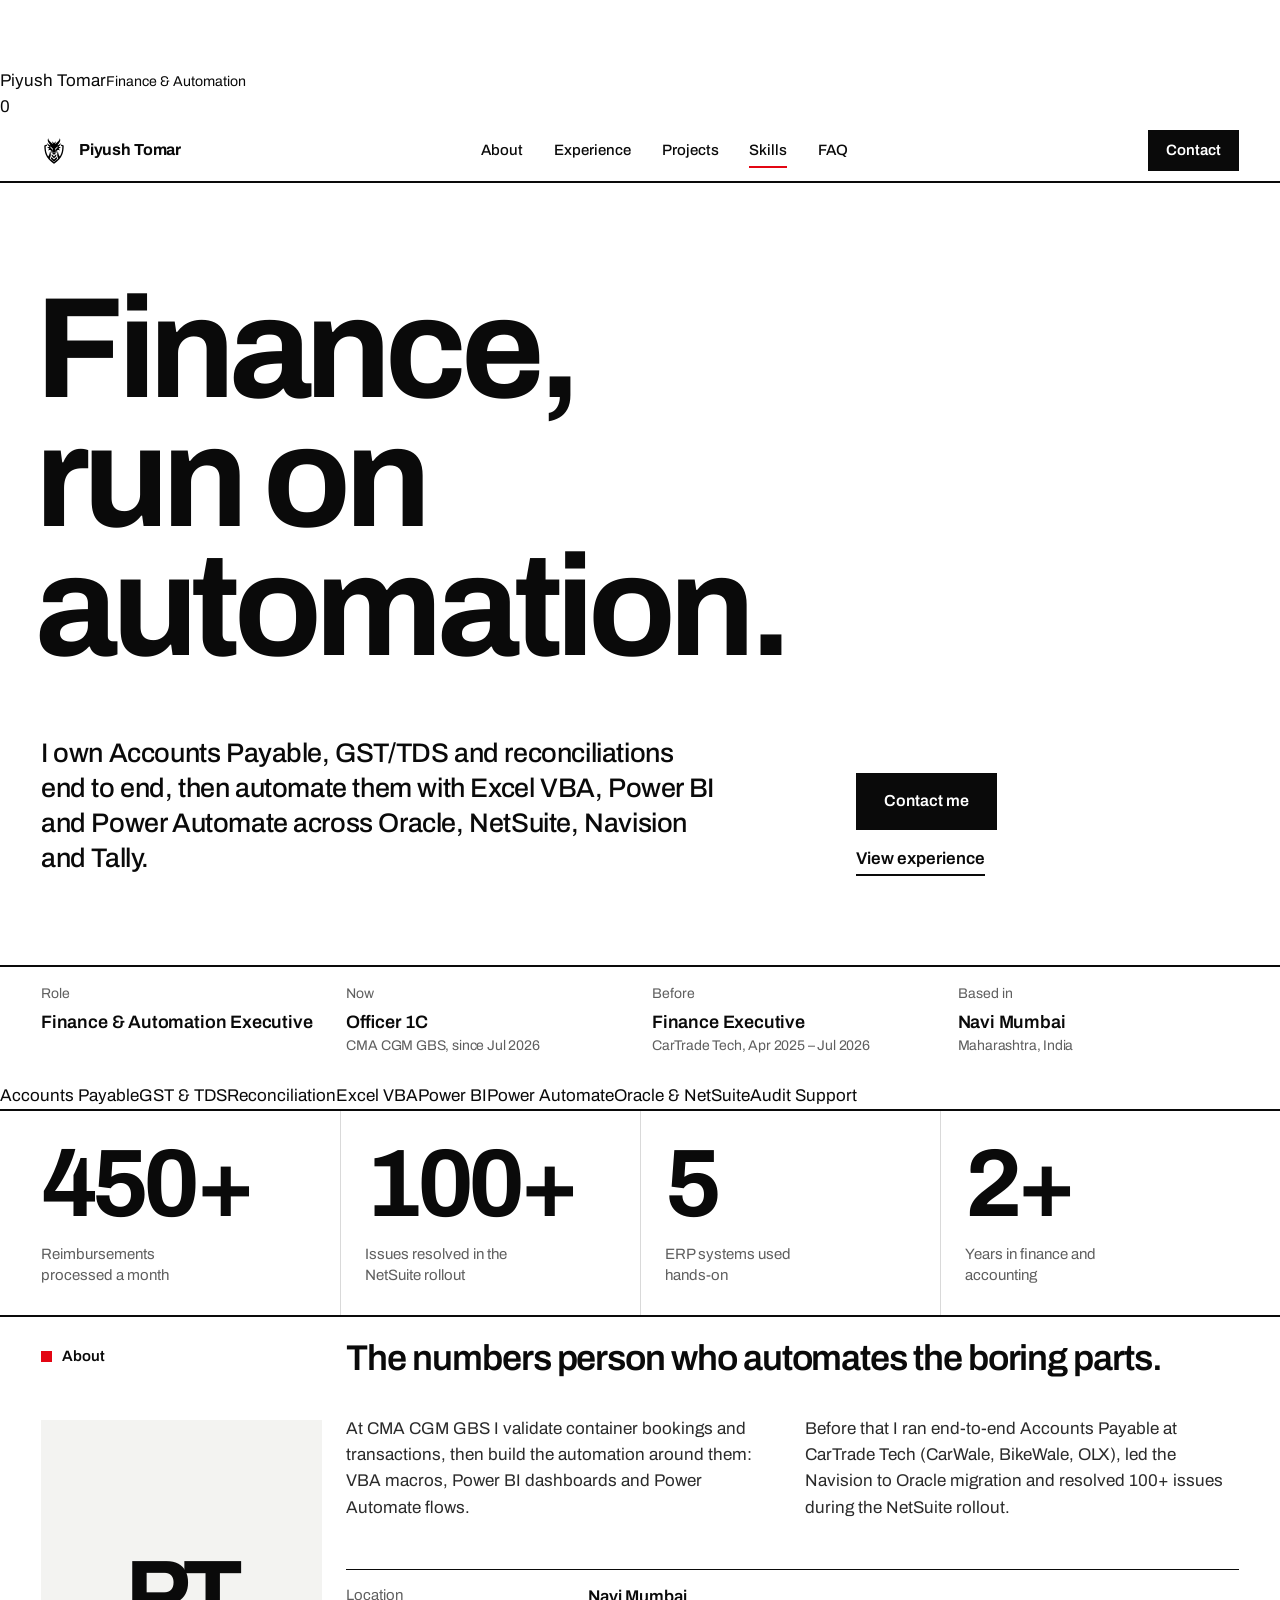
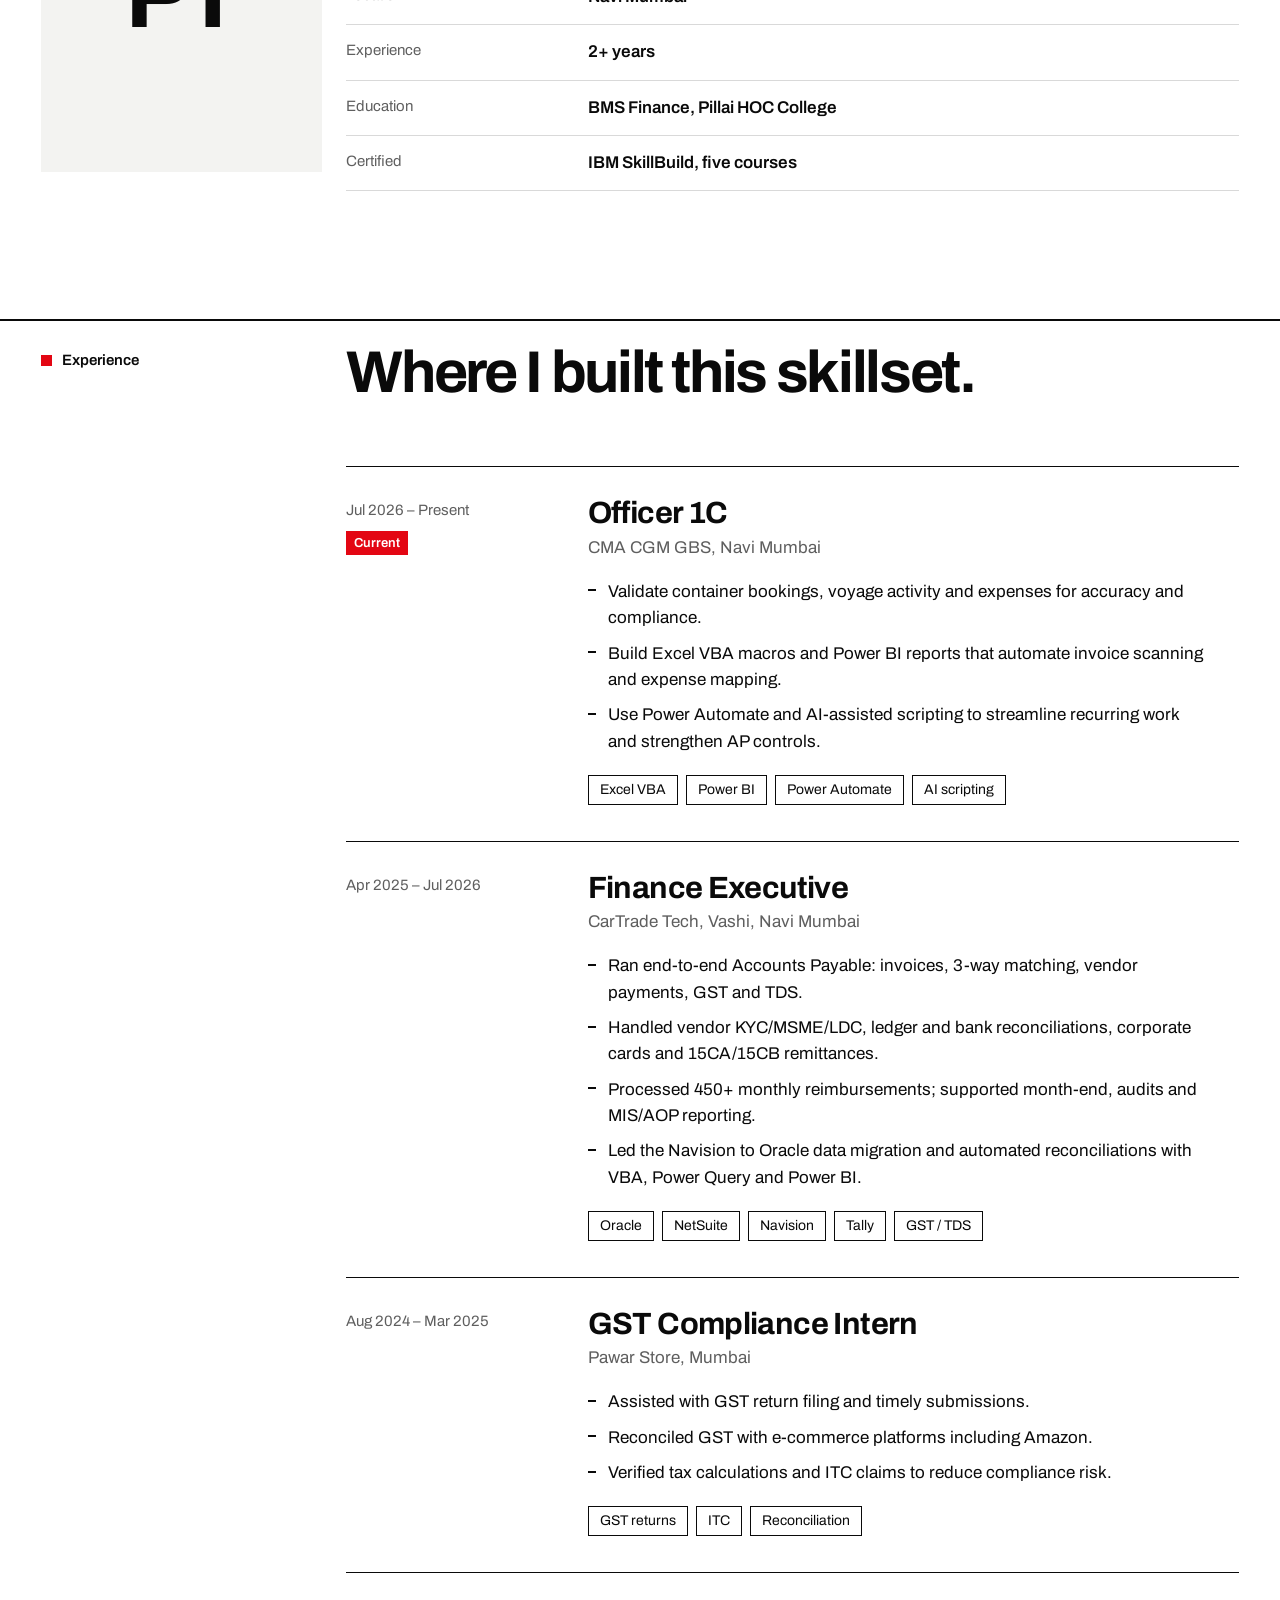
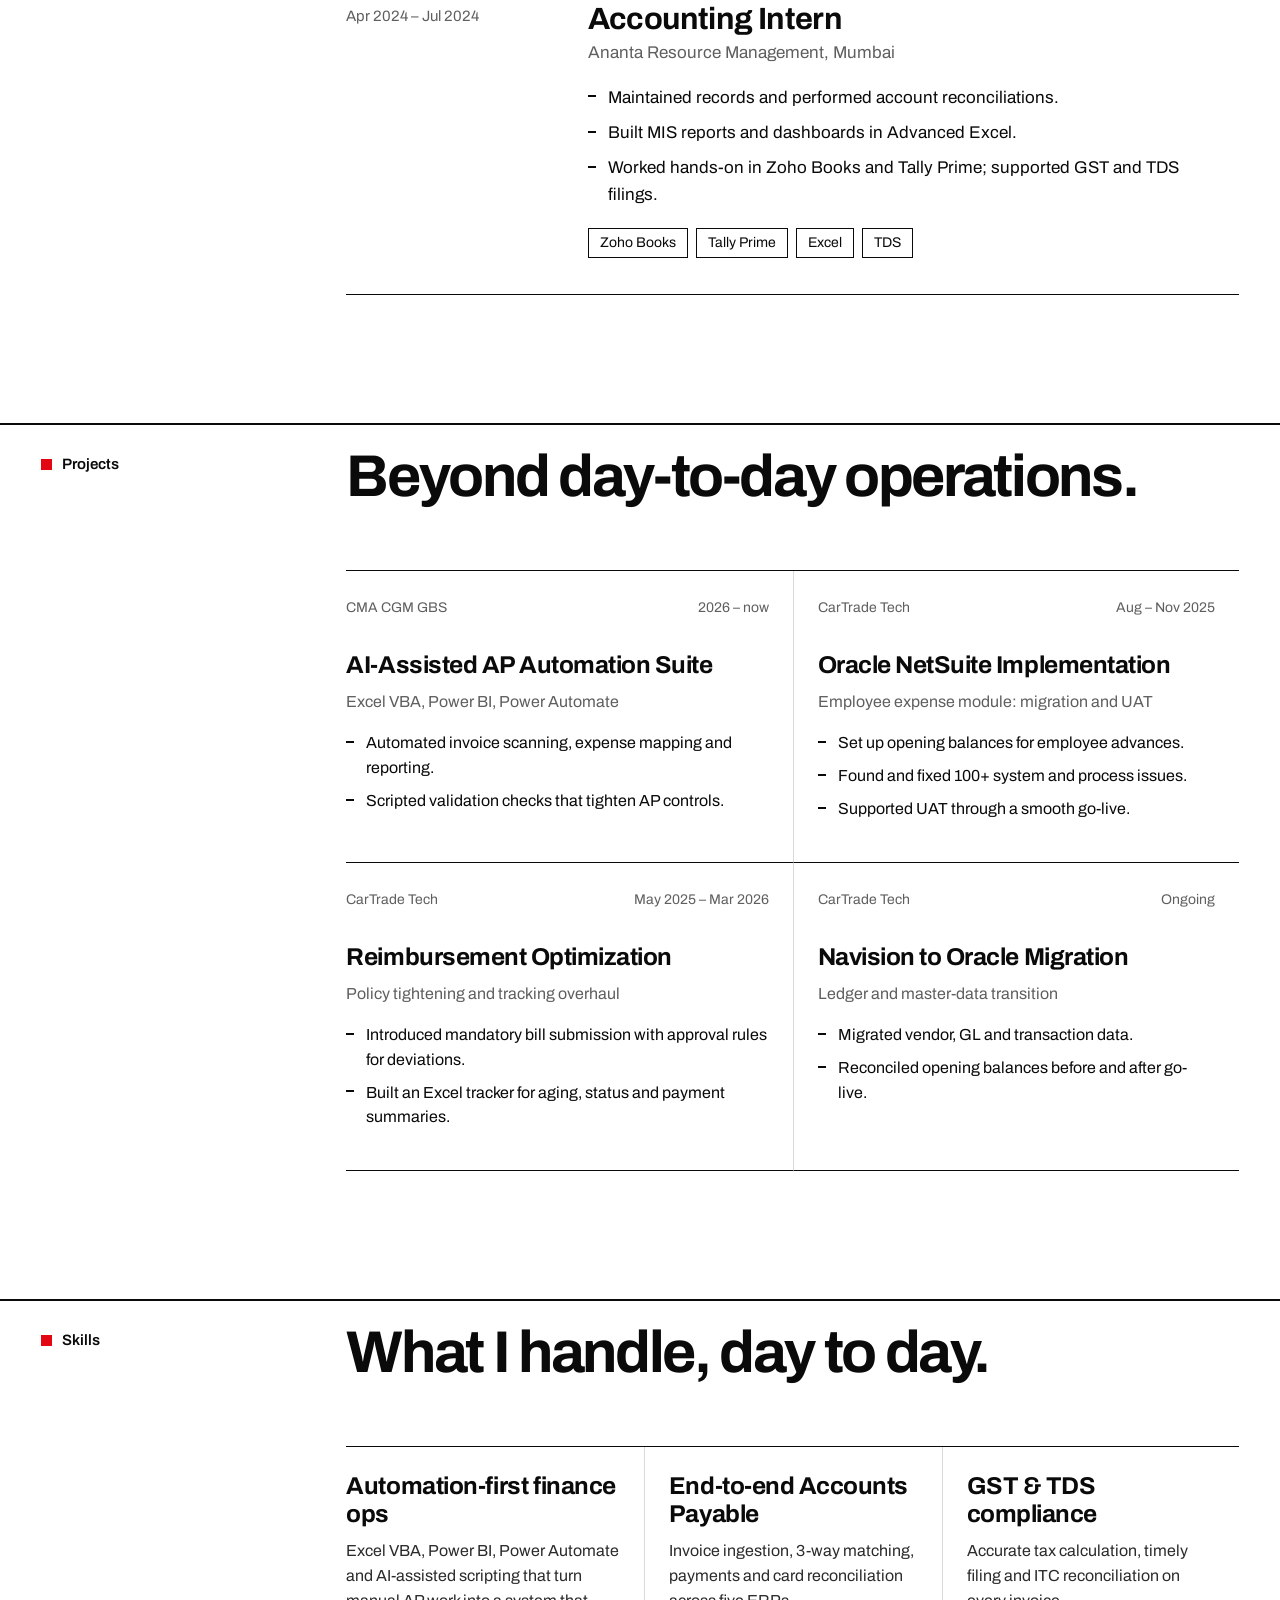
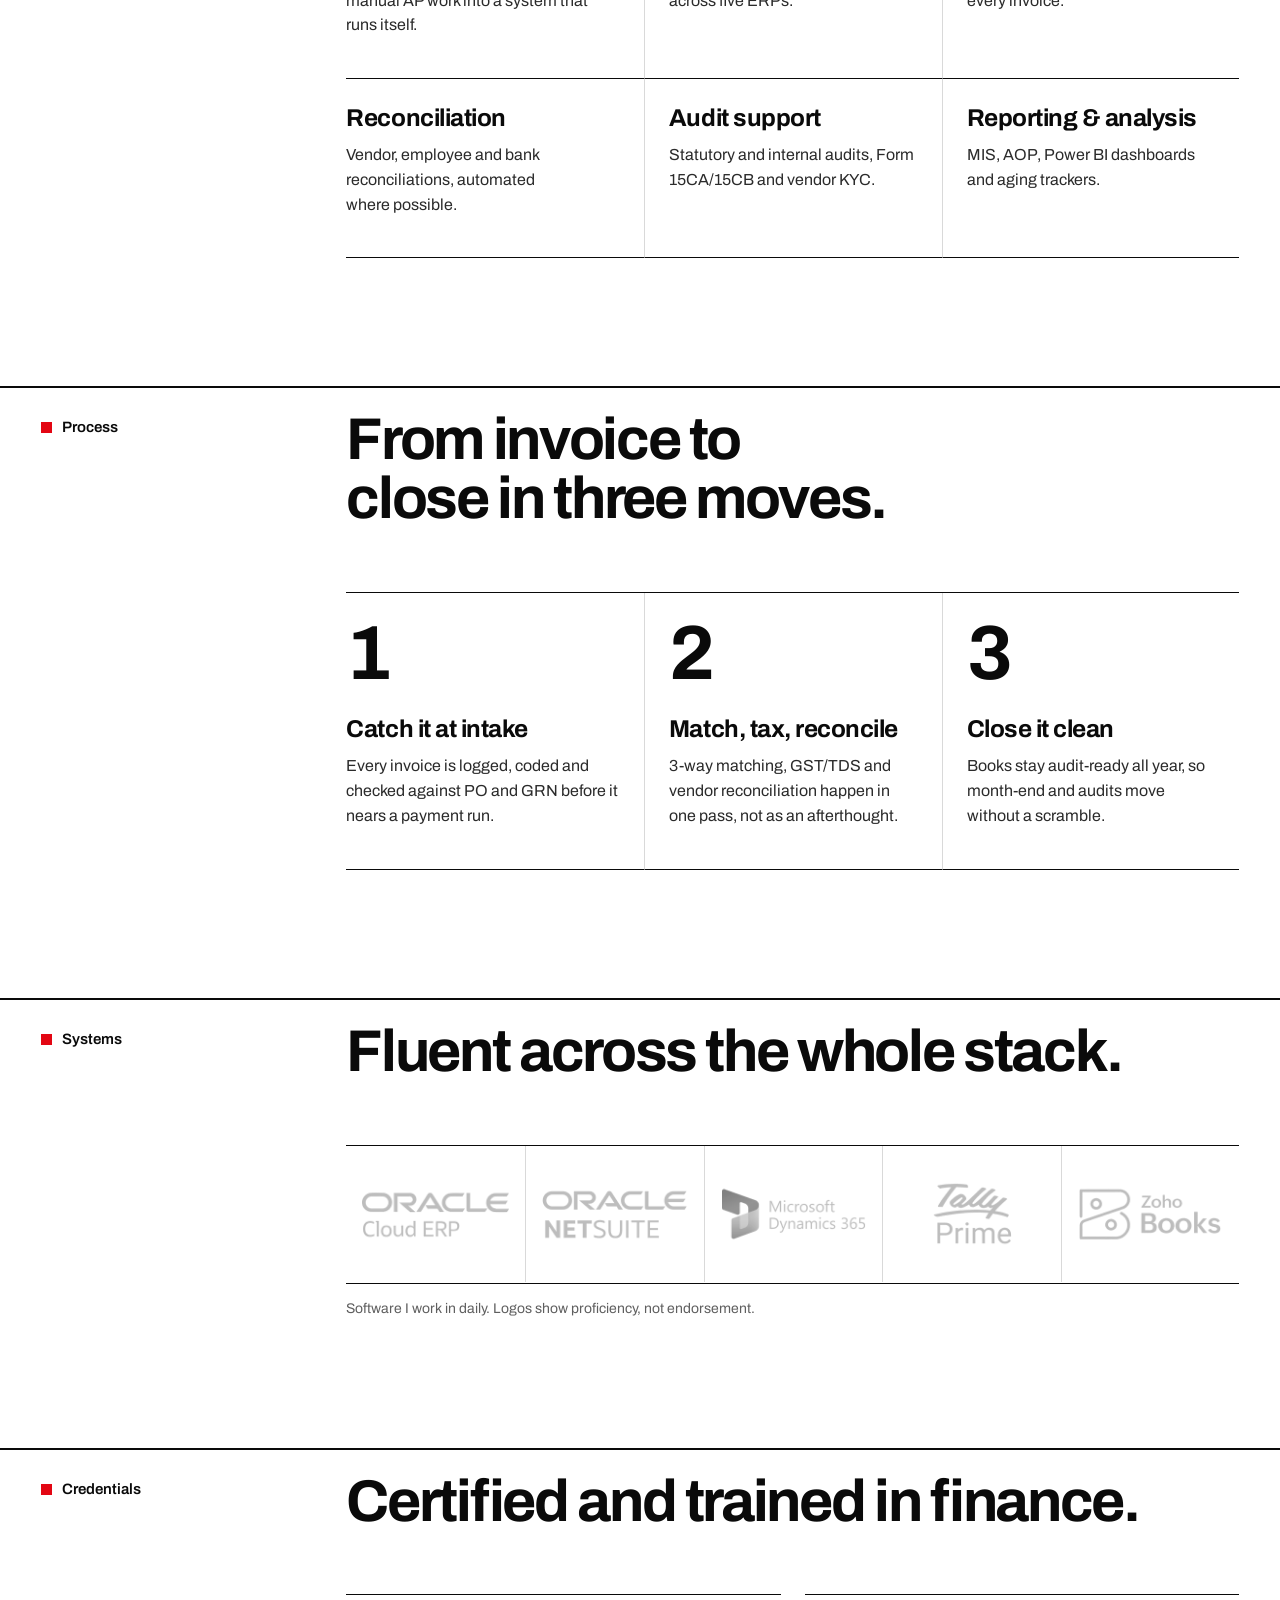
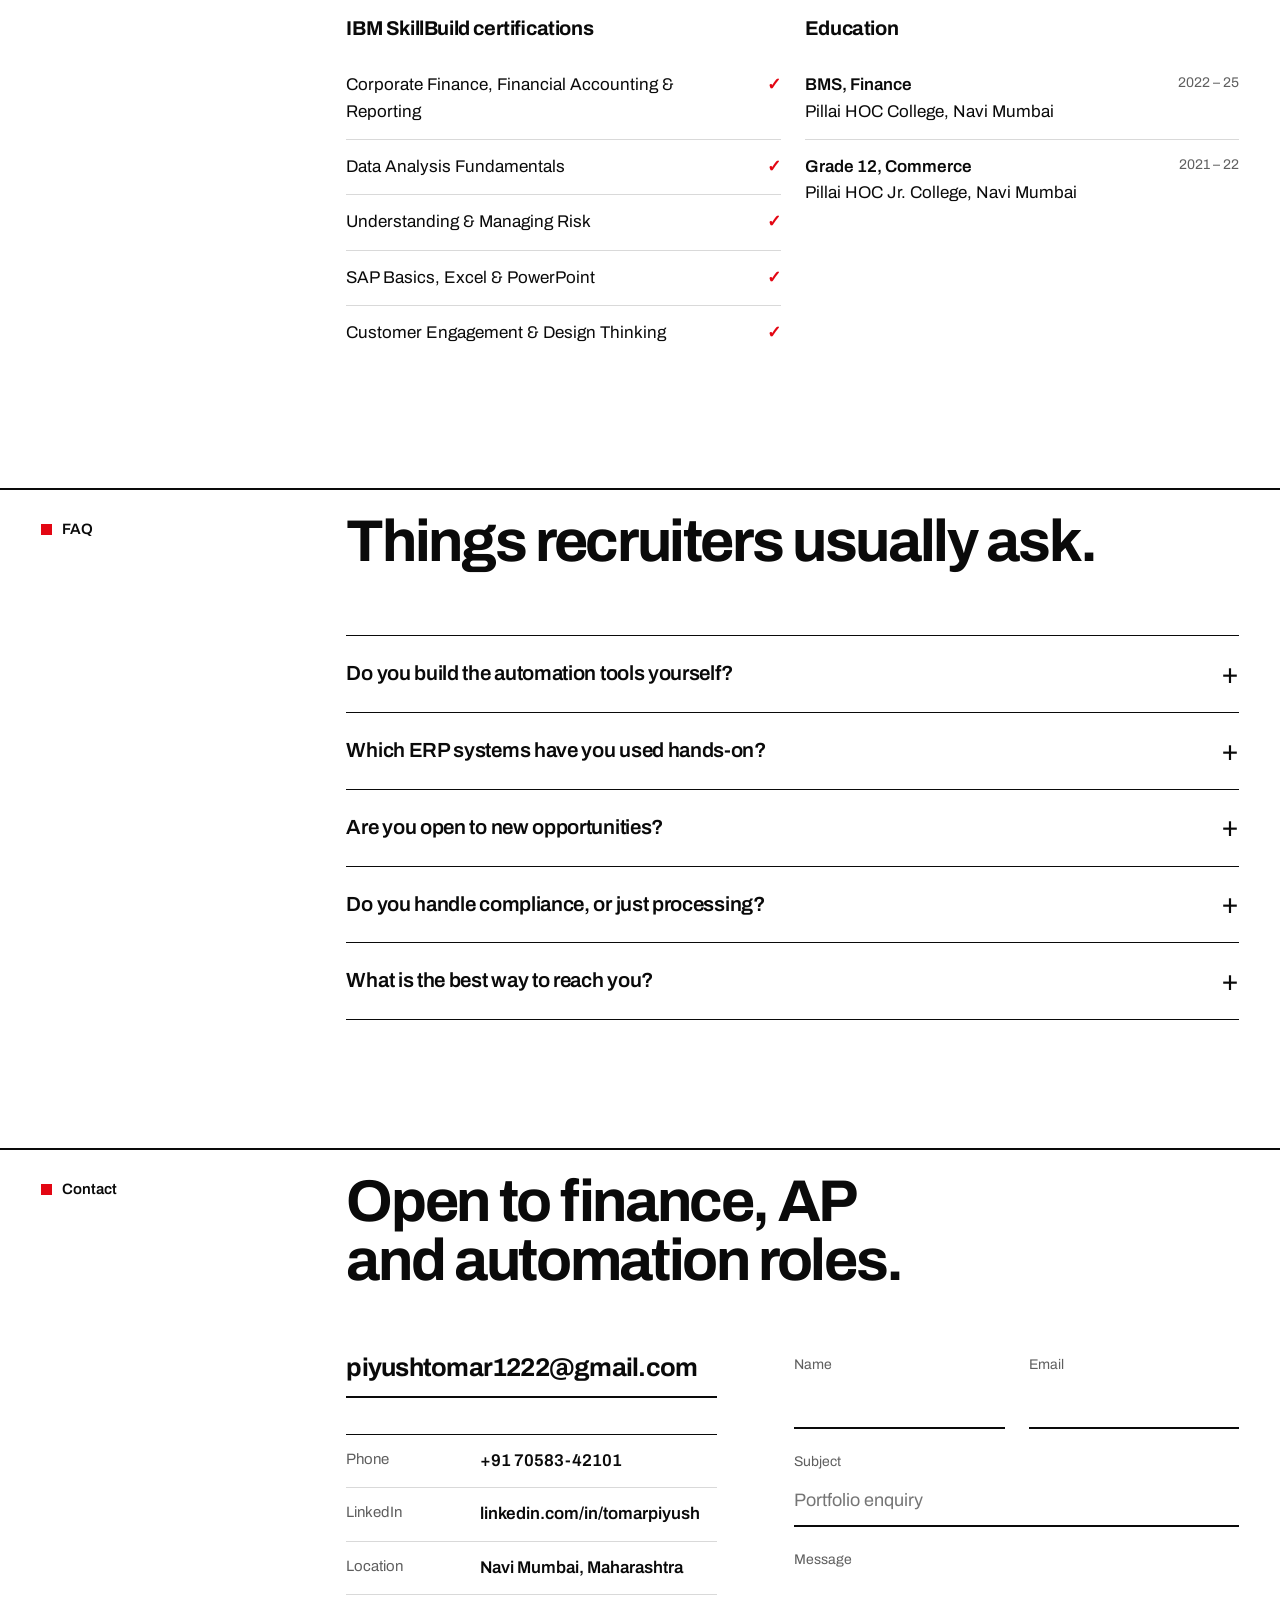
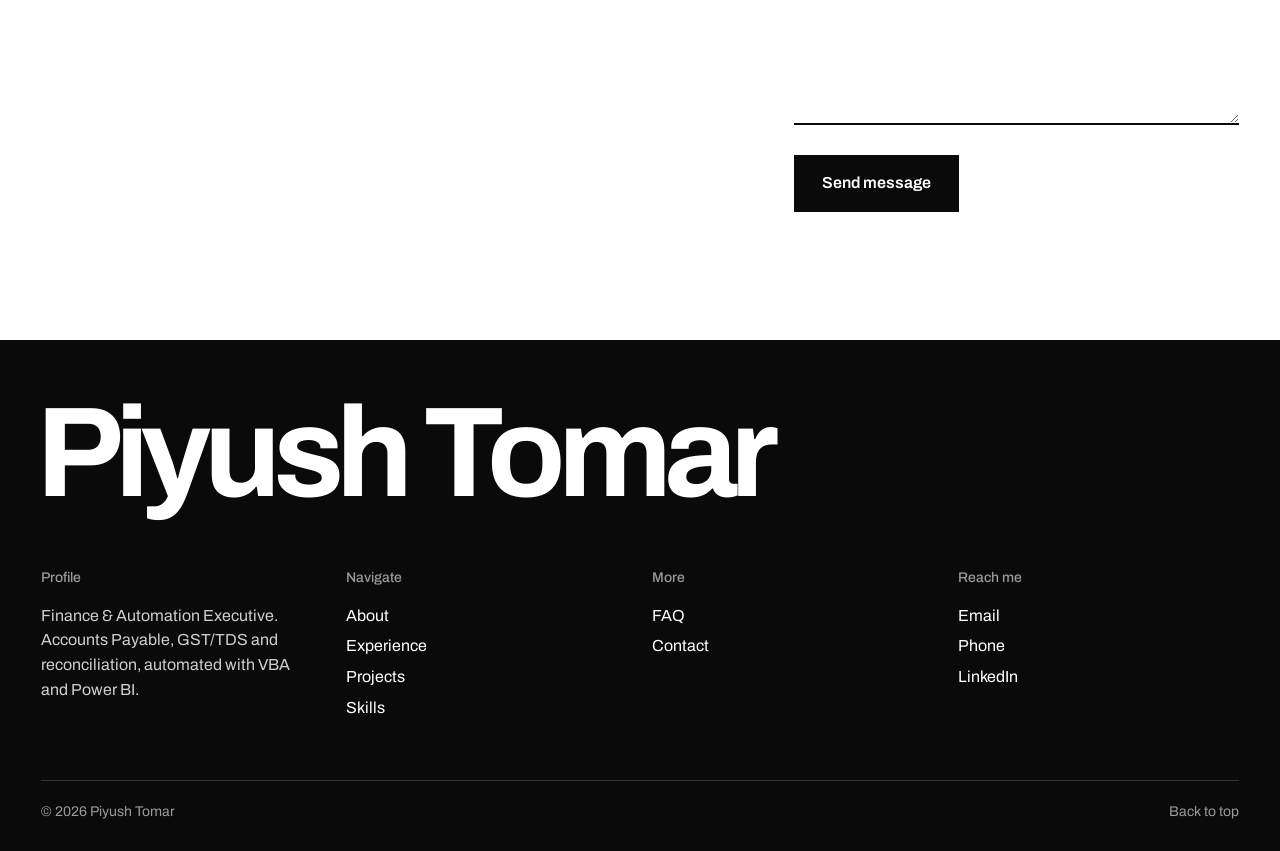
==== index.html @ afd93e64 "Add files via upload" ====
<!DOCTYPE html>
<html lang="en">
<head>
<meta charset="UTF-8">
<meta name="viewport" content="width=device-width, initial-scale=1, viewport-fit=cover">
<meta name="color-scheme" content="dark">
<meta name="theme-color" content="#07070d">
<title>Piyush Tomar — Finance &amp; Automation Executive</title>
<meta name="description" content="Finance &amp; Automation Executive in Navi Mumbai. End-to-end Accounts Payable, GST/TDS compliance and reconciliation, automated with Excel VBA, Power BI and Power Automate across Oracle, NetSuite, Navision and Tally.">
<meta property="og:title" content="Piyush Tomar — Finance &amp; Automation Executive">
<meta property="og:description" content="Accounts Payable, GST/TDS and reconciliation, owned end to end and automated with Excel VBA, Power BI and Power Automate.">
<meta property="og:type" content="website">
<link rel="icon" type="image/png" href="Website_logo.png">
<link rel="apple-touch-icon" href="Website_logo.png">
<link rel="preconnect" href="https://fonts.googleapis.com">
<link rel="preconnect" href="https://fonts.gstatic.com" crossorigin>
<link href="https://fonts.googleapis.com/css2?family=Archivo:wdth,wght@100,400..800&display=swap" rel="stylesheet">
<link rel="stylesheet" href="assets/style.css">
<link rel="stylesheet" href="assets/theme.css">
<script>document.documentElement.classList.add("js");setTimeout(function(){if(!document.documentElement.classList.contains("ready"))document.documentElement.classList.remove("js")},7000)</script>
<script type="application/ld+json">
{"@context":"https://schema.org","@type":"Person","name":"Piyush Tomar","jobTitle":"Finance & Automation Executive","email":"mailto:piyushtomar1222@gmail.com","address":{"@type":"PostalAddress","addressLocality":"Navi Mumbai","addressRegion":"Maharashtra","addressCountry":"IN"},"sameAs":["https://linkedin.com/in/tomarpiyush"],"alumniOf":"Pillai HOC College"}
</script>
</head>
<body>
<div class="loader" id="loader" aria-hidden="true">
  <img class="ld-mark" src="dragon-seal.svg" alt="" width="68" height="68">
  <div class="ld-name">Piyush Tomar<small>Finance &amp; Automation</small></div>
  <div class="ld-bar"><i></i></div>
  <div class="ld-num">0</div>
</div>
<a class="skip" href="#main">Skip to content</a>

<header class="top" id="top-bar">
  <div class="wrap">
    <a href="#top" class="brand" aria-label="Piyush Tomar, back to top"><img class="mark" src="dragon-seal.svg" alt="" width="26" height="26">Piyush Tomar</a>
    <nav class="nav" aria-label="Primary">
      <a href="#about">About</a>
      <a href="#experience">Experience</a>
      <a href="#projects">Projects</a>
      <a href="#skills">Skills</a>
      <a href="#faq">FAQ</a>
    </nav>
    <div class="right">
      <a href="#contact" class="top-cta">Contact</a>
      <button class="burger" id="burger" aria-label="Open menu" aria-expanded="false" aria-controls="sheet"><span></span><span></span><span></span></button>
    </div>
  </div>
</header>
<nav class="sheet" id="sheet" aria-label="Mobile">
  <a href="#about">About</a><a href="#experience">Experience</a><a href="#projects">Projects</a><a href="#skills">Skills</a><a href="#faq">FAQ</a><a href="#contact">Contact</a>
</nav>

<main id="main">
  <section class="hero" id="top">
    <div class="aurora" aria-hidden="true"><i></i><i></i><i></i></div>
    <div class="wrap">
      <div class="grid">
        <h1><span>Finance,</span><span>run on</span><span class="grad">automation.</span></h1>
        <p class="hero-lead">I own Accounts Payable, GST/TDS and reconciliations end to end, then automate them with Excel VBA, Power BI and Power Automate across Oracle, NetSuite, Navision and Tally.</p>
        <div class="hero-actions">
          <a href="#contact" class="btn">Contact me</a>
          <a href="#experience" class="link">View experience</a>
        </div>
      </div>
    </div>
    <div class="spec">
      <div class="wrap">
        <dl class="grid">
          <div class="spec-cell"><dt>Role</dt><dd>Finance &amp; Automation Executive</dd></div>
          <div class="spec-cell"><dt>Now</dt><dd>Officer 1C<small>CMA CGM GBS, since Jul 2026</small></dd></div>
          <div class="spec-cell"><dt>Before</dt><dd>Finance Executive<small>CarTrade Tech, Apr 2025 – Jul 2026</small></dd></div>
          <div class="spec-cell"><dt>Based in</dt><dd>Navi Mumbai<small>Maharashtra, India</small></dd></div>
        </dl>
      </div>
    </div>
  </section>

  <div class="marquee" aria-hidden="true"><div class="marquee-track"><span>Accounts Payable</span><span>GST &amp; TDS</span><span>Reconciliation</span><span>Excel VBA</span><span>Power BI</span><span>Power Automate</span><span>Oracle &amp; NetSuite</span><span>Audit Support</span></div></div>

  <div class="figures" aria-label="Key figures">
    <div class="wrap">
      <div class="figures-in">
        <div class="fig"><b>450+</b><span>Reimbursements processed a month</span></div>
        <div class="fig"><b>100+</b><span>Issues resolved in the NetSuite rollout</span></div>
        <div class="fig"><b>5</b><span>ERP systems used hands-on</span></div>
        <div class="fig"><b>2+</b><span>Years in finance and accounting</span></div>
      </div>
    </div>
  </div>

  <section class="sec" id="about" style="border-top:0">
    <div class="wrap"><div class="grid">
      <div class="sec-label">About</div>
      <div class="sec-body about-body">
        <p class="about-lead">The numbers person who automates the boring parts.</p>
        <div class="about-cols">
          <p>At CMA CGM GBS I validate container bookings and transactions, then build the automation around them: VBA macros, Power BI dashboards and Power Automate flows.</p>
          <p>Before that I ran end-to-end Accounts Payable at CarTrade Tech (CarWale, BikeWale, OLX), led the Navision to Oracle migration and resolved 100+ issues during the NetSuite rollout.</p>
        </div>
        <dl class="dl">
          <div><dt>Location</dt><dd>Navi Mumbai</dd></div>
          <div><dt>Experience</dt><dd>2+ years</dd></div>
          <div><dt>Education</dt><dd>BMS Finance, Pillai HOC College</dd></div>
          <div><dt>Certified</dt><dd>IBM SkillBuild, five courses</dd></div>
        </dl>
      </div>
      <figure class="about-aside">
        <div class="portrait"><img src="https://i.ibb.co/spTFBm9B/Linkedin-and-email.jpg" alt="Portrait of Piyush Tomar" width="800" height="1000" loading="lazy" onerror="this.parentNode.classList.add('noimg');this.remove()"></div>
      </figure>
    </div></div>
  </section>

  <section class="sec" id="experience">
    <div class="wrap"><div class="grid">
      <div class="sec-label">Experience</div>
      <div class="sec-body">
        <h2>Where I built this skillset.</h2>
        <article class="job">
          <div class="job-date">Jul 2026 – Present<br><span class="job-now">Current</span></div>
          <div>
            <h3>Officer 1C</h3>
            <p class="job-org">CMA CGM GBS, Navi Mumbai</p>
            <ul>
              <li>Validate container bookings, voyage activity and expenses for accuracy and compliance.</li>
              <li>Build Excel VBA macros and Power BI reports that automate invoice scanning and expense mapping.</li>
              <li>Use Power Automate and AI-assisted scripting to streamline recurring work and strengthen AP controls.</li>
            </ul>
            <div class="tags"><span>Excel VBA</span><span>Power BI</span><span>Power Automate</span><span>AI scripting</span></div>
          </div>
        </article>
        <article class="job">
          <div class="job-date">Apr 2025 – Jul 2026</div>
          <div>
            <h3>Finance Executive</h3>
            <p class="job-org">CarTrade Tech, Vashi, Navi Mumbai</p>
            <ul>
              <li>Ran end-to-end Accounts Payable: invoices, 3-way matching, vendor payments, GST and TDS.</li>
              <li>Handled vendor KYC/MSME/LDC, ledger and bank reconciliations, corporate cards and 15CA/15CB remittances.</li>
              <li>Processed 450+ monthly reimbursements; supported month-end, audits and MIS/AOP reporting.</li>
              <li>Led the Navision to Oracle data migration and automated reconciliations with VBA, Power Query and Power BI.</li>
            </ul>
            <div class="tags"><span>Oracle</span><span>NetSuite</span><span>Navision</span><span>Tally</span><span>GST / TDS</span></div>
          </div>
        </article>
        <article class="job">
          <div class="job-date">Aug 2024 – Mar 2025</div>
          <div>
            <h3>GST Compliance Intern</h3>
            <p class="job-org">Pawar Store, Mumbai</p>
            <ul>
              <li>Assisted with GST return filing and timely submissions.</li>
              <li>Reconciled GST with e-commerce platforms including Amazon.</li>
              <li>Verified tax calculations and ITC claims to reduce compliance risk.</li>
            </ul>
            <div class="tags"><span>GST returns</span><span>ITC</span><span>Reconciliation</span></div>
          </div>
        </article>
        <article class="job">
          <div class="job-date">Apr 2024 – Jul 2024</div>
          <div>
            <h3>Accounting Intern</h3>
            <p class="job-org">Ananta Resource Management, Mumbai</p>
            <ul>
              <li>Maintained records and performed account reconciliations.</li>
              <li>Built MIS reports and dashboards in Advanced Excel.</li>
              <li>Worked hands-on in Zoho Books and Tally Prime; supported GST and TDS filings.</li>
            </ul>
            <div class="tags"><span>Zoho Books</span><span>Tally Prime</span><span>Excel</span><span>TDS</span></div>
          </div>
        </article>
      </div>
    </div></div>
  </section>

  <section class="sec" id="projects">
    <div class="wrap"><div class="grid">
      <div class="sec-label">Projects</div>
      <div class="sec-body">
        <h2>Beyond day-to-day operations.</h2>
        <div class="mod">
          <article class="cell">
            <div class="meta"><span>CMA CGM GBS</span><span>2026 – now</span></div>
            <h3>AI-Assisted AP Automation Suite</h3>
            <p class="sub">Excel VBA, Power BI, Power Automate</p>
            <ul><li>Automated invoice scanning, expense mapping and reporting.</li><li>Scripted validation checks that tighten AP controls.</li></ul>
          </article>
          <article class="cell">
            <div class="meta"><span>CarTrade Tech</span><span>Aug – Nov 2025</span></div>
            <h3>Oracle NetSuite Implementation</h3>
            <p class="sub">Employee expense module: migration and UAT</p>
            <ul><li>Set up opening balances for employee advances.</li><li>Found and fixed 100+ system and process issues.</li><li>Supported UAT through a smooth go-live.</li></ul>
          </article>
          <article class="cell">
            <div class="meta"><span>CarTrade Tech</span><span>May 2025 – Mar 2026</span></div>
            <h3>Reimbursement Optimization</h3>
            <p class="sub">Policy tightening and tracking overhaul</p>
            <ul><li>Introduced mandatory bill submission with approval rules for deviations.</li><li>Built an Excel tracker for aging, status and payment summaries.</li></ul>
          </article>
          <article class="cell">
            <div class="meta"><span>CarTrade Tech</span><span>Ongoing</span></div>
            <h3>Navision to Oracle Migration</h3>
            <p class="sub">Ledger and master-data transition</p>
            <ul><li>Migrated vendor, GL and transaction data.</li><li>Reconciled opening balances before and after go-live.</li></ul>
          </article>
        </div>
      </div>
    </div></div>
  </section>

  <section class="sec" id="skills">
    <div class="wrap"><div class="grid">
      <div class="sec-label">Skills</div>
      <div class="sec-body">
        <h2>What I handle, day to day.</h2>
        <div class="mod three">
          <article class="cell"><h3>Automation-first finance ops</h3><p>Excel VBA, Power BI, Power Automate and AI-assisted scripting that turn manual AP work into a system that runs itself.</p></article>
          <article class="cell"><h3>End-to-end Accounts Payable</h3><p>Invoice ingestion, 3-way matching, payments and card reconciliation across five ERPs.</p></article>
          <article class="cell"><h3>GST &amp; TDS compliance</h3><p>Accurate tax calculation, timely filing and ITC reconciliation on every invoice.</p></article>
          <article class="cell"><h3>Reconciliation</h3><p>Vendor, employee and bank reconciliations, automated where possible.</p></article>
          <article class="cell"><h3>Audit support</h3><p>Statutory and internal audits, Form 15CA/15CB and vendor KYC.</p></article>
          <article class="cell"><h3>Reporting &amp; analysis</h3><p>MIS, AOP, Power BI dashboards and aging trackers.</p></article>
        </div>
      </div>
    </div></div>
  </section>

  <section class="sec" id="process">
    <div class="wrap"><div class="grid">
      <div class="sec-label">Process</div>
      <div class="sec-body">
        <h2>From invoice to close in three moves.</h2>
        <div class="mod three">
          <article class="cell step"><b>1</b><h3>Catch it at intake</h3><p>Every invoice is logged, coded and checked against PO and GRN before it nears a payment run.</p></article>
          <article class="cell step"><b>2</b><h3>Match, tax, reconcile</h3><p>3-way matching, GST/TDS and vendor reconciliation happen in one pass, not as an afterthought.</p></article>
          <article class="cell step"><b>3</b><h3>Close it clean</h3><p>Books stay audit-ready all year, so month-end and audits move without a scramble.</p></article>
        </div>
      </div>
    </div></div>
  </section>

  <section class="sec" id="tools">
    <div class="wrap"><div class="grid">
      <div class="sec-label">Systems</div>
      <div class="sec-body">
        <h2>Fluent across the whole stack.</h2>
        <div class="tools">
          <div class="tool"><img src="assets/oracle-fusion.png" alt="Oracle Cloud ERP" loading="lazy" width="150" height="75"></div>
          <div class="tool"><img src="assets/netsuite.png" alt="Oracle NetSuite" loading="lazy" width="150" height="75"></div>
          <div class="tool"><img src="assets/navision.png" alt="Microsoft Dynamics 365 (Navision)" loading="lazy" width="150" height="75"></div>
          <div class="tool"><img src="assets/tally.png" alt="Tally Prime" loading="lazy" width="150" height="75"></div>
          <div class="tool"><img src="assets/zohobooks.png" alt="Zoho Books" loading="lazy" width="150" height="75"></div>
        </div>
        <p class="tools-note">Software I work in daily. Logos show proficiency, not endorsement.</p>
      </div>
    </div></div>
  </section>

  <section class="sec" id="credentials">
    <div class="wrap"><div class="grid">
      <div class="sec-label">Credentials</div>
      <div class="sec-body">
        <h2>Certified and trained in finance.</h2>
        <div class="cols2">
          <div class="rows cred-col">
            <h3>IBM SkillBuild certifications</h3>
            <div class="row"><span>Corporate Finance, Financial Accounting &amp; Reporting</span><em aria-label="Completed">✓</em></div>
            <div class="row"><span>Data Analysis Fundamentals</span><em aria-label="Completed">✓</em></div>
            <div class="row"><span>Understanding &amp; Managing Risk</span><em aria-label="Completed">✓</em></div>
            <div class="row"><span>SAP Basics, Excel &amp; PowerPoint</span><em aria-label="Completed">✓</em></div>
            <div class="row"><span>Customer Engagement &amp; Design Thinking</span><em aria-label="Completed">✓</em></div>
          </div>
          <div class="rows cred-col">
            <h3>Education</h3>
            <div class="row"><span><b>BMS, Finance</b>Pillai HOC College, Navi Mumbai</span><small>2022 – 25</small></div>
            <div class="row"><span><b>Grade 12, Commerce</b>Pillai HOC Jr. College, Navi Mumbai</span><small>2021 – 22</small></div>
          </div>
        </div>
      </div>
    </div></div>
  </section>

  <section class="sec" id="faq">
    <div class="wrap"><div class="grid">
      <div class="sec-label">FAQ</div>
      <div class="sec-body">
        <h2>Things recruiters usually ask.</h2>
        <div class="faq">
          <details name="faq"><summary>Do you build the automation tools yourself?</summary><p class="a">Yes: Excel VBA macros, Power BI dashboards and Power Automate flows, plus AI-assisted scripting for AP controls. I build the tool and run the process it automates.</p></details>
          <details name="faq"><summary>Which ERP systems have you used hands-on?</summary><p class="a">Oracle Financials, Oracle NetSuite, Navision, Tally and Zoho Books, including a live Navision to Oracle migration.</p></details>
          <details name="faq"><summary>Are you open to new opportunities?</summary><p class="a">Open to the right conversation. I am currently employed and would serve a standard notice period.</p></details>
          <details name="faq"><summary>Do you handle compliance, or just processing?</summary><p class="a">Both: GST/TDS, KYC/MSME/LDC, Form 15CA/15CB and audit-ready documentation, increasingly automated.</p></details>
          <details name="faq"><summary>What is the best way to reach you?</summary><p class="a">Email <a class="link" href="mailto:piyushtomar1222@gmail.com">piyushtomar1222@gmail.com</a> or call <a class="link" href="tel:+917058342101">+91 70583-42101</a>. I reply promptly.</p></details>
        </div>
      </div>
    </div></div>
  </section>

  <section class="sec" id="contact">
    <div class="wrap"><div class="grid">
      <div class="sec-label">Contact</div>
      <div class="sec-body">
        <h2>Open to finance, AP and automation roles.</h2>
        <div class="contact">
          <div>
            <a class="big-mail" href="mailto:piyushtomar1222@gmail.com">piyushtomar1222@gmail.com</a>
            <div class="clist">
              <a href="tel:+917058342101"><small>Phone</small><b>+91 70583-42101</b></a>
              <a href="https://linkedin.com/in/tomarpiyush" target="_blank" rel="noopener"><small>LinkedIn</small><b>linkedin.com/in/tomarpiyush</b></a>
              <div><small>Location</small><b>Navi Mumbai, Maharashtra</b></div>
            </div>
          </div>
          <form id="cf" novalidate>
            <div class="two">
              <div class="field"><label for="cn">Name</label><input id="cn" name="name" required autocomplete="name"></div>
              <div class="field"><label for="ce">Email</label><input id="ce" name="email" type="email" required autocomplete="email"></div>
            </div>
            <div class="field"><label for="cs">Subject</label><input id="cs" name="subject" placeholder="Portfolio enquiry"></div>
            <div class="field"><label for="cm">Message</label><textarea id="cm" name="message" required></textarea></div>
            <div><button class="btn" type="submit">Send message</button></div>
            <div class="ok" id="ok" role="status" aria-live="polite"></div>
          </form>
        </div>
      </div>
    </div></div>
  </section>
</main>

<footer>
  <div class="wrap">
    <div class="grid">
      <div class="foot-name">Piyush Tomar</div>
      <div class="fcol"><h4>Profile</h4><p>Finance &amp; Automation Executive. Accounts Payable, GST/TDS and reconciliation, automated with VBA and Power BI.</p></div>
      <div class="fcol"><h4>Navigate</h4><a href="#about">About</a><a href="#experience">Experience</a><a href="#projects">Projects</a><a href="#skills">Skills</a></div>
      <div class="fcol"><h4>More</h4><a href="#faq">FAQ</a><a href="#contact">Contact</a></div>
      <div class="fcol"><h4>Reach me</h4><a href="mailto:piyushtomar1222@gmail.com">Email</a><a href="tel:+917058342101">Phone</a><a href="https://linkedin.com/in/tomarpiyush" target="_blank" rel="noopener">LinkedIn</a></div>
    </div>
    <div class="fbase"><span>© 2026 Piyush Tomar</span><a href="#top">Back to top</a></div>
  </div>
</footer>
<script src="assets/main.js"></script>
<script src="assets/fx.js"></script>
</body>
</html>
---- assets/style.css ----
/* ==========================================================================
   Piyush Tomar — Swiss style
   12-column modular grid · grotesque sans · black on white · one red accent
   Tokens live in :root. Change them and the whole site (and vault) follows.
   ========================================================================== */
:root{
  --paper:#ffffff;
  --ink:#0a0a0a;
  --grey:#5f5f5f;
  --mute:#8c8c8c;
  --rule:#d9d9d9;
  --tint:#f3f3f1;
  --red:#e30613;
  --sans:'Archivo','Helvetica Neue',Helvetica,'Nimbus Sans',Arial,sans-serif;
  --gutter:24px;
  --edge:clamp(16px,3.2vw,48px);
  --max:1480px;
  --rule-w:2px;
}
*,*::before,*::after{box-sizing:border-box}
html{-webkit-text-size-adjust:100%;scroll-behavior:smooth;scroll-padding-top:72px}
body{margin:0;background:var(--paper);color:var(--ink);font-family:var(--sans);font-size:17px;line-height:1.55;
  font-feature-settings:"kern","liga","tnum" 0;-webkit-font-smoothing:antialiased;text-rendering:optimizeLegibility}
h1,h2,h3,h4,p,ul,ol,dl,dd,figure{margin:0;padding:0}
ul,ol{list-style:none}
img{display:block;max-width:100%}
a{color:inherit;text-decoration:none}
button,input,textarea{font:inherit;color:inherit}
::selection{background:var(--ink);color:var(--paper)}
:focus-visible{outline:3px solid var(--red);outline-offset:3px}
.skip{position:absolute;left:var(--edge);top:-80px;background:var(--ink);color:var(--paper);padding:10px 16px;z-index:100}
.skip:focus{top:10px}

.wrap{max-width:var(--max);margin:0 auto;padding:0 var(--edge)}
.grid{display:grid;grid-template-columns:repeat(12,minmax(0,1fr));column-gap:var(--gutter)}

/* ---------- Header ---------- */
.top{position:sticky;top:0;z-index:50;background:var(--paper);border-bottom:var(--rule-w) solid var(--ink)}
.top .wrap{display:flex;align-items:center;justify-content:space-between;height:60px}
.brand{display:flex;align-items:center;gap:12px;font-weight:700;font-size:16px;letter-spacing:-.01em}
.mark{width:26px;height:26px;object-fit:contain;filter:invert(1);flex:none}
.nav{display:flex;gap:clamp(16px,2.4vw,36px);font-size:15px;font-weight:500}
.nav a{position:relative;padding:6px 0}
.nav a::after{content:"";position:absolute;left:0;right:0;bottom:0;height:2px;background:var(--red);transform:scaleX(0);transform-origin:left;transition:transform .2s}
.nav a:hover::after,.nav a.on::after{transform:scaleX(1)}
.top-cta{background:var(--ink);color:var(--paper);padding:9px 18px;font-weight:600;font-size:15px;transition:background .15s}
.top-cta:hover{background:var(--red)}
.burger{display:none;background:none;border:0;padding:10px;margin-right:-10px;cursor:pointer}
.burger span{display:block;width:24px;height:2px;background:var(--ink);margin:5px 0;transition:transform .2s,opacity .2s}
.burger.open span:nth-child(1){transform:translateY(7px) rotate(45deg)}
.burger.open span:nth-child(2){opacity:0}
.burger.open span:nth-child(3){transform:translateY(-7px) rotate(-45deg)}
.sheet{display:none}
.right{display:flex;align-items:center;gap:20px}

/* ---------- Hero ---------- */
.hero{padding:clamp(48px,8vw,110px) 0 0}
.hero h1{grid-column:1/-1;font-weight:700;font-size:clamp(3.1rem,11.2vw,11rem);line-height:.9;letter-spacing:-.045em;margin-left:-.04em;text-wrap:balance}
.hero h1 span{display:block}
.hero-lead{grid-column:1/8;margin-top:clamp(32px,5vw,72px);font-size:clamp(1.25rem,2.1vw,1.75rem);line-height:1.3;letter-spacing:-.015em;font-weight:500;max-width:34em;text-wrap:pretty}
.hero-actions{grid-column:9/-1;margin-top:clamp(32px,5vw,72px);display:flex;flex-direction:column;align-items:flex-start;gap:16px;justify-content:flex-end}
.btn{display:inline-block;background:var(--ink);color:var(--paper);padding:16px 28px;font-weight:600;font-size:16px;border:0;cursor:pointer;transition:background .15s}
.btn:hover{background:var(--red)}
.link{font-weight:600;border-bottom:2px solid var(--ink);padding-bottom:2px;transition:border-color .15s,color .15s}
.link:hover{border-color:var(--red);color:var(--red)}
.spec{margin-top:clamp(48px,7vw,104px);border-top:var(--rule-w) solid var(--ink)}
.spec .grid{padding:0}
.spec-cell{grid-column:span 3;padding:18px 0 28px}
.spec-cell dt{font-size:14px;color:var(--grey);margin-bottom:6px}
.spec-cell dd{font-size:18px;font-weight:600;letter-spacing:-.01em;line-height:1.3}
.spec-cell dd small{display:block;font-size:14px;font-weight:400;color:var(--grey);margin-top:2px}

/* load: rules draw once, headline settles */
@keyframes draw{from{transform:scaleX(0)}to{transform:scaleX(1)}}
@keyframes rise{from{opacity:0;transform:translateY(.18em)}to{opacity:1;transform:none}}
.hero h1 span{animation:rise .7s cubic-bezier(.2,.7,.2,1) both}
.hero h1 span:nth-child(2){animation-delay:.08s}
.hero h1 span:nth-child(3){animation-delay:.16s}
.spec{position:relative;border-top:0}
.spec::before{content:"";position:absolute;left:0;right:0;top:0;height:var(--rule-w);background:var(--ink);transform-origin:left;animation:draw .9s .25s cubic-bezier(.6,0,.2,1) both}

/* ---------- Section pattern: label column + body ---------- */
.sec{border-top:var(--rule-w) solid var(--ink);padding:22px 0 clamp(72px,10vw,140px)}
.sec>.wrap>.grid{row-gap:32px}
.sec-label{grid-column:1/4;font-weight:600;font-size:15px;display:flex;align-items:flex-start;gap:10px;padding-top:6px}
.sec-label::before{content:"";width:11px;height:11px;background:var(--red);margin-top:6px;flex:none}
.sec-body{grid-column:4/-1;min-width:0}
.sec h2{font-weight:700;font-size:clamp(2.1rem,4.6vw,4.2rem);line-height:1;letter-spacing:-.04em;max-width:15em;text-wrap:balance;margin-bottom:clamp(36px,5vw,72px)}
h3{font-weight:700;letter-spacing:-.02em;line-height:1.15}
p{max-width:62ch;text-wrap:pretty}

/* ---------- Figures ---------- */
.figures{border-top:var(--rule-w) solid var(--ink);border-bottom:var(--rule-w) solid var(--ink)}
.figures-in{display:grid;grid-template-columns:repeat(4,minmax(0,1fr))}
.fig{padding:28px var(--gutter) 30px;border-left:1px solid var(--rule)}
.fig:first-child{border-left:0;padding-left:0}
.fig b{display:block;font-size:clamp(3rem,7.5vw,7rem);font-weight:700;letter-spacing:-.06em;line-height:.95;margin-bottom:14px}
.fig span{display:block;font-size:15px;color:var(--grey);max-width:16ch;line-height:1.35}

/* ---------- About ---------- */
.about-lead{font-size:clamp(1.5rem,2.8vw,2.5rem);font-weight:600;line-height:1.14;letter-spacing:-.03em;max-width:24em;margin-bottom:36px;text-wrap:balance}
.about-cols{display:grid;grid-template-columns:repeat(2,minmax(0,1fr));gap:var(--gutter)}
.about-cols p{color:#2b2b2b}
.about-aside{grid-column:1/4;grid-row:2}
.about-aside-note{font-size:14px;color:var(--grey);margin-top:12px}
.portrait{aspect-ratio:4/5;background:var(--tint);position:relative;overflow:hidden}
.portrait img{width:100%;height:100%;object-fit:cover}
.portrait.noimg::after{content:"PT";position:absolute;inset:0;display:grid;place-items:center;font-size:6rem;font-weight:700;letter-spacing:-.06em;color:var(--ink)}
.about-body{grid-column:4/-1;grid-row:1/3}
.about-top .sec-label{grid-column:1/4}
.dl{margin-top:48px;border-top:1px solid var(--ink)}
.dl div{display:grid;grid-template-columns:minmax(120px,1fr) 3fr;gap:var(--gutter);padding:14px 0;border-bottom:1px solid var(--rule)}
.dl dt{color:var(--grey);font-size:15px}
.dl dd{font-weight:600}

/* ---------- Experience ---------- */
.job{display:grid;grid-template-columns:minmax(150px,1fr) 3fr;column-gap:var(--gutter);padding:28px 0 36px;border-top:1px solid var(--ink)}
.job:last-child{border-bottom:1px solid var(--ink)}
.job-date{font-size:15px;color:var(--grey);padding-top:4px}
.job-now{display:inline-block;margin-top:8px;font-size:13px;font-weight:600;background:var(--red);color:#fff;padding:2px 8px}
.job h3{font-size:clamp(1.5rem,2.4vw,2.1rem)}
.job-org{color:var(--grey);margin:4px 0 18px}
.job ul{display:grid;gap:9px;max-width:62ch}
.job li{padding-left:20px;position:relative}
.job li::before{content:"";position:absolute;left:0;top:.62em;width:8px;height:2px;background:var(--ink)}
.tags{display:flex;flex-wrap:wrap;gap:8px;margin-top:20px}
.tags span{font-size:14px;border:1px solid var(--ink);padding:3px 11px}

/* ---------- Projects & modular grids ---------- */
.mod{display:grid;grid-template-columns:repeat(2,minmax(0,1fr));border-top:1px solid var(--ink)}
.mod.three{grid-template-columns:repeat(3,minmax(0,1fr))}
.cell{padding:26px var(--gutter) 40px;border-bottom:1px solid var(--ink);border-left:1px solid var(--rule)}
.mod>.cell:nth-child(2n+1){border-left:0;padding-left:0}
.mod.three>.cell:nth-child(2n+1){border-left:1px solid var(--rule);padding-left:var(--gutter)}
.mod.three>.cell:nth-child(3n+1){border-left:0;padding-left:0}
.cell .meta{display:flex;justify-content:space-between;gap:12px;font-size:14px;color:var(--grey);margin-bottom:34px}
.cell h3{font-size:clamp(1.3rem,1.9vw,1.7rem);margin-bottom:6px}
.cell .sub{color:var(--grey);margin-bottom:16px;font-size:16px}
.cell ul{display:grid;gap:8px}
.cell li{padding-left:20px;position:relative;font-size:16px}
.cell li::before{content:"";position:absolute;left:0;top:.62em;width:8px;height:2px;background:var(--ink)}
.cell p{font-size:16px;color:#2b2b2b}
.cell h3+p{margin-top:10px}

/* process: a true sequence, so numbered */
.step b{display:block;font-size:clamp(3.5rem,6vw,5.5rem);letter-spacing:-.06em;line-height:.9;margin-bottom:28px;font-weight:700}

/* ---------- Tools ---------- */
.tools{display:grid;grid-template-columns:repeat(5,minmax(0,1fr));border-top:1px solid var(--ink);border-bottom:1px solid var(--ink)}
.tool{min-width:0;display:grid;place-items:center;padding:32px 16px;border-left:1px solid var(--rule);aspect-ratio:1.6/1}
.tool:first-child{border-left:0}
.tool img{width:100%;max-width:150px;min-width:0;height:auto;filter:grayscale(1) contrast(1.1);opacity:.85;transition:filter .2s,opacity .2s}
.tool:hover img{filter:none;opacity:1}
.tools-note{font-size:14px;color:var(--grey);margin-top:14px}

/* ---------- Credentials ---------- */
.rows{border-top:1px solid var(--ink)}
.rows h3{font-size:1.25rem;margin-bottom:18px}
.row{display:flex;justify-content:space-between;gap:20px;padding:14px 0;border-top:1px solid var(--rule)}
.row:first-of-type{border-top:0}
.row span:first-child{max-width:40ch}
.row small{color:var(--grey);font-size:14px;white-space:nowrap}
.row b{display:block;font-weight:600}
.row em{font-style:normal;color:var(--red);font-weight:700}
.cred-col{padding-top:22px}
.cols2{display:grid;grid-template-columns:1fr 1fr;gap:var(--gutter)}

/* ---------- FAQ ---------- */
.faq details{border-top:1px solid var(--ink)}
.faq details:last-child{border-bottom:1px solid var(--ink)}
.faq summary{list-style:none;cursor:pointer;display:flex;justify-content:space-between;align-items:center;gap:24px;padding:22px 0;font-weight:600;font-size:clamp(1.1rem,1.6vw,1.4rem);letter-spacing:-.015em}
.faq summary::-webkit-details-marker{display:none}
.faq summary::after{content:"+";font-size:1.8rem;font-weight:400;line-height:1;flex:none;transition:transform .2s}
.faq details[open] summary::after{content:"\2212";color:var(--red)}
.faq summary:hover{color:var(--red)}
.faq .a{padding:0 0 26px;max-width:62ch;color:#2b2b2b}

/* ---------- Contact ---------- */
.contact{display:grid;grid-template-columns:5fr 6fr;gap:clamp(32px,6vw,96px)}
.big-mail{display:block;font-size:clamp(1.15rem,2vw,1.85rem);font-weight:700;letter-spacing:-.03em;line-height:1.1;overflow-wrap:anywhere;margin-bottom:36px;border-bottom:2px solid var(--ink);padding-bottom:14px;transition:color .15s,border-color .15s}
.big-mail:hover{color:var(--red);border-color:var(--red)}
.clist{border-top:1px solid var(--ink)}
.clist a,.clist div{display:grid;grid-template-columns:110px 1fr;gap:var(--gutter);padding:13px 0;border-bottom:1px solid var(--rule)}
.clist small{color:var(--grey);font-size:15px}
.clist b{font-weight:600}
.clist a:hover b{color:var(--red)}
form{display:grid;gap:22px}
.two{display:grid;grid-template-columns:1fr 1fr;gap:var(--gutter)}
.field label{display:block;font-size:14px;color:var(--grey);margin-bottom:4px}
.field input,.field textarea{width:100%;background:transparent;border:0;border-bottom:2px solid var(--ink);border-radius:0;padding:10px 0;font-size:18px;outline:0;transition:border-color .15s}
.field textarea{min-height:150px;resize:vertical;line-height:1.5}
.field input:focus,.field textarea:focus{border-color:var(--red)}
.ok{display:none;font-weight:600;border-left:4px solid var(--red);padding:6px 0 6px 14px}
.ok.show{display:block}

/* ---------- Footer ---------- */
footer{background:var(--ink);color:var(--paper);padding:56px 0 28px}
.foot-name{grid-column:1/-1;font-weight:700;font-size:clamp(2.6rem,10vw,9.5rem);letter-spacing:-.06em;line-height:.9;margin:0 0 56px -.04em}
.fcol{grid-column:span 3}
.fcol h4{font-size:14px;font-weight:500;color:#9a9a9a;margin-bottom:12px}
.fcol a,.fcol p{display:block;padding:3px 0;font-size:16px;color:var(--paper)}
.fcol a:hover{color:var(--red)}
.fcol p{color:#cfcfcf;max-width:30ch}
.fbase{display:flex;justify-content:space-between;gap:16px;flex-wrap:wrap;border-top:1px solid #333;margin-top:56px;padding-top:20px;font-size:14px;color:#9a9a9a}
.fbase a:hover{color:var(--red)}

/* ---------- Responsive ---------- */
@media (max-width:1000px){
  .spec-cell{grid-column:span 6}
  .sec-label{grid-column:1/-1;padding-top:0}
  .sec-body{grid-column:1/-1}
  .hero-lead{grid-column:1/-1}
  .hero-actions{grid-column:1/-1;flex-direction:row;align-items:center;gap:28px;margin-top:28px}
  .contact,.cols2{grid-template-columns:1fr}
  .about-aside,.about-body{grid-column:1/-1}
  .about-aside{grid-row:auto;max-width:360px}
  .about-body{grid-row:auto}
  .fcol{grid-column:span 6;margin-bottom:28px}
}
@media (max-width:820px){
  .nav,.top-cta{display:none}
  .burger{display:block}
  .sheet{display:block;position:fixed;inset:62px 0 0;background:var(--paper);z-index:49;padding:12px var(--edge) 40px;transform:translateY(-8px);opacity:0;visibility:hidden;transition:opacity .2s,transform .2s,visibility .2s;overflow:auto}
  .sheet.open{opacity:1;visibility:visible;transform:none}
  .sheet a{display:block;font-size:2rem;font-weight:700;letter-spacing:-.04em;padding:14px 0;border-bottom:1px solid var(--ink)}
  .sheet a:hover{color:var(--red)}
  .figures-in{grid-template-columns:repeat(2,minmax(0,1fr))}
  .fig:nth-child(odd){border-left:0;padding-left:0}
  .fig:nth-child(n+3){border-top:1px solid var(--rule)}
  .mod,.mod.three{grid-template-columns:1fr}
  .mod>.cell,.mod.three>.cell{border-left:0!important;padding-left:0!important}
  .tools{grid-template-columns:repeat(2,minmax(0,1fr))}
  .tool{border-left:0;border-top:1px solid var(--rule)}
  .tool:nth-child(even){border-left:1px solid var(--rule)}
  .tool:nth-child(-n+2){border-top:0}
  .about-cols{grid-template-columns:1fr}
  .job{grid-template-columns:1fr;row-gap:10px}
}
@media (max-width:560px){
  body{font-size:16px}
  .spec-cell{grid-column:1/-1;padding:14px 0 18px;border-top:1px solid var(--rule)}
  .spec-cell:first-child{border-top:0}
  .two{grid-template-columns:1fr}
  .clist a,.clist div{grid-template-columns:88px 1fr}
  .dl div{grid-template-columns:100px 1fr}
  .row{flex-direction:column;gap:2px}
  .fcol{grid-column:1/-1}
}
@media (prefers-reduced-motion:reduce){
  *,*::before,*::after{animation:none!important;transition:none!important;scroll-behavior:auto!important}
}
@media print{
  .top,.sheet,.hero-actions,form,.skip{display:none!important}
  .sec{break-inside:avoid;padding-bottom:32px}
  footer{background:none;color:#000}
  .fcol a,.fcol p,.fcol h4,.fbase{color:#000}
}
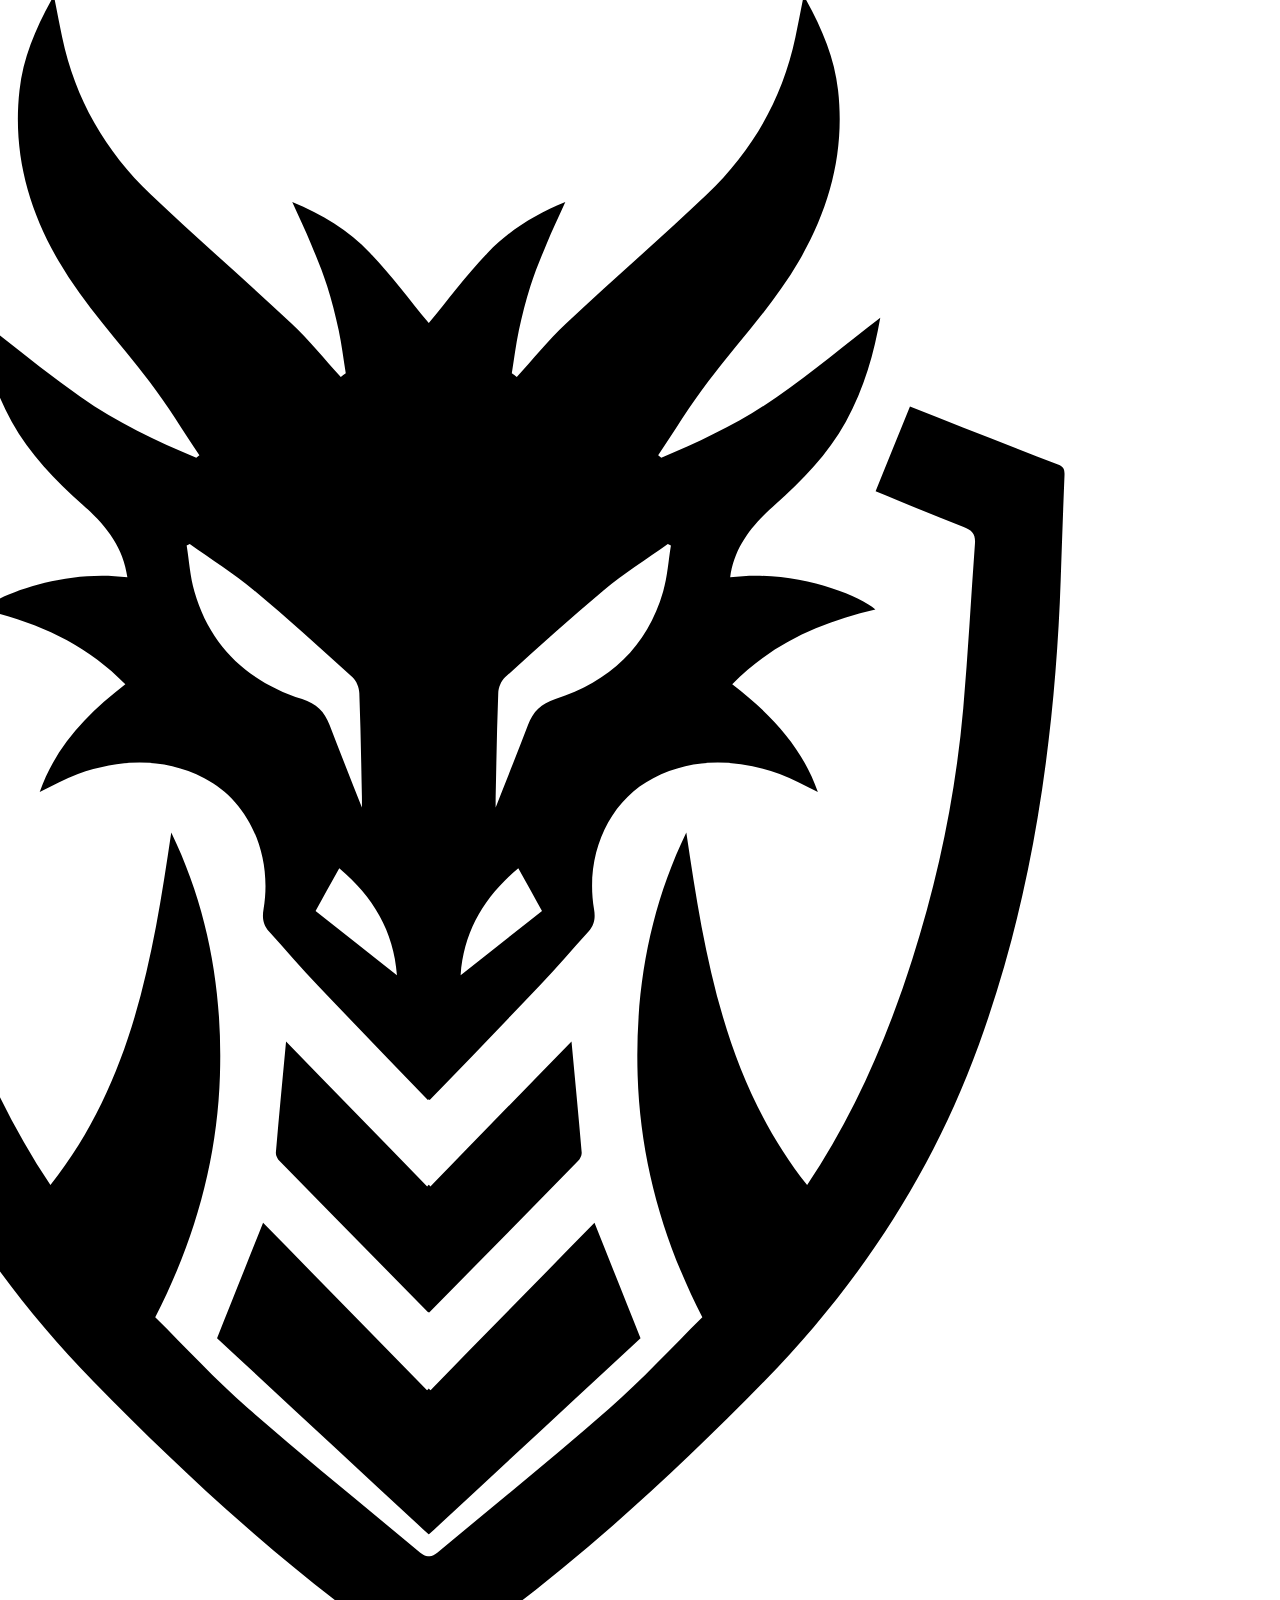
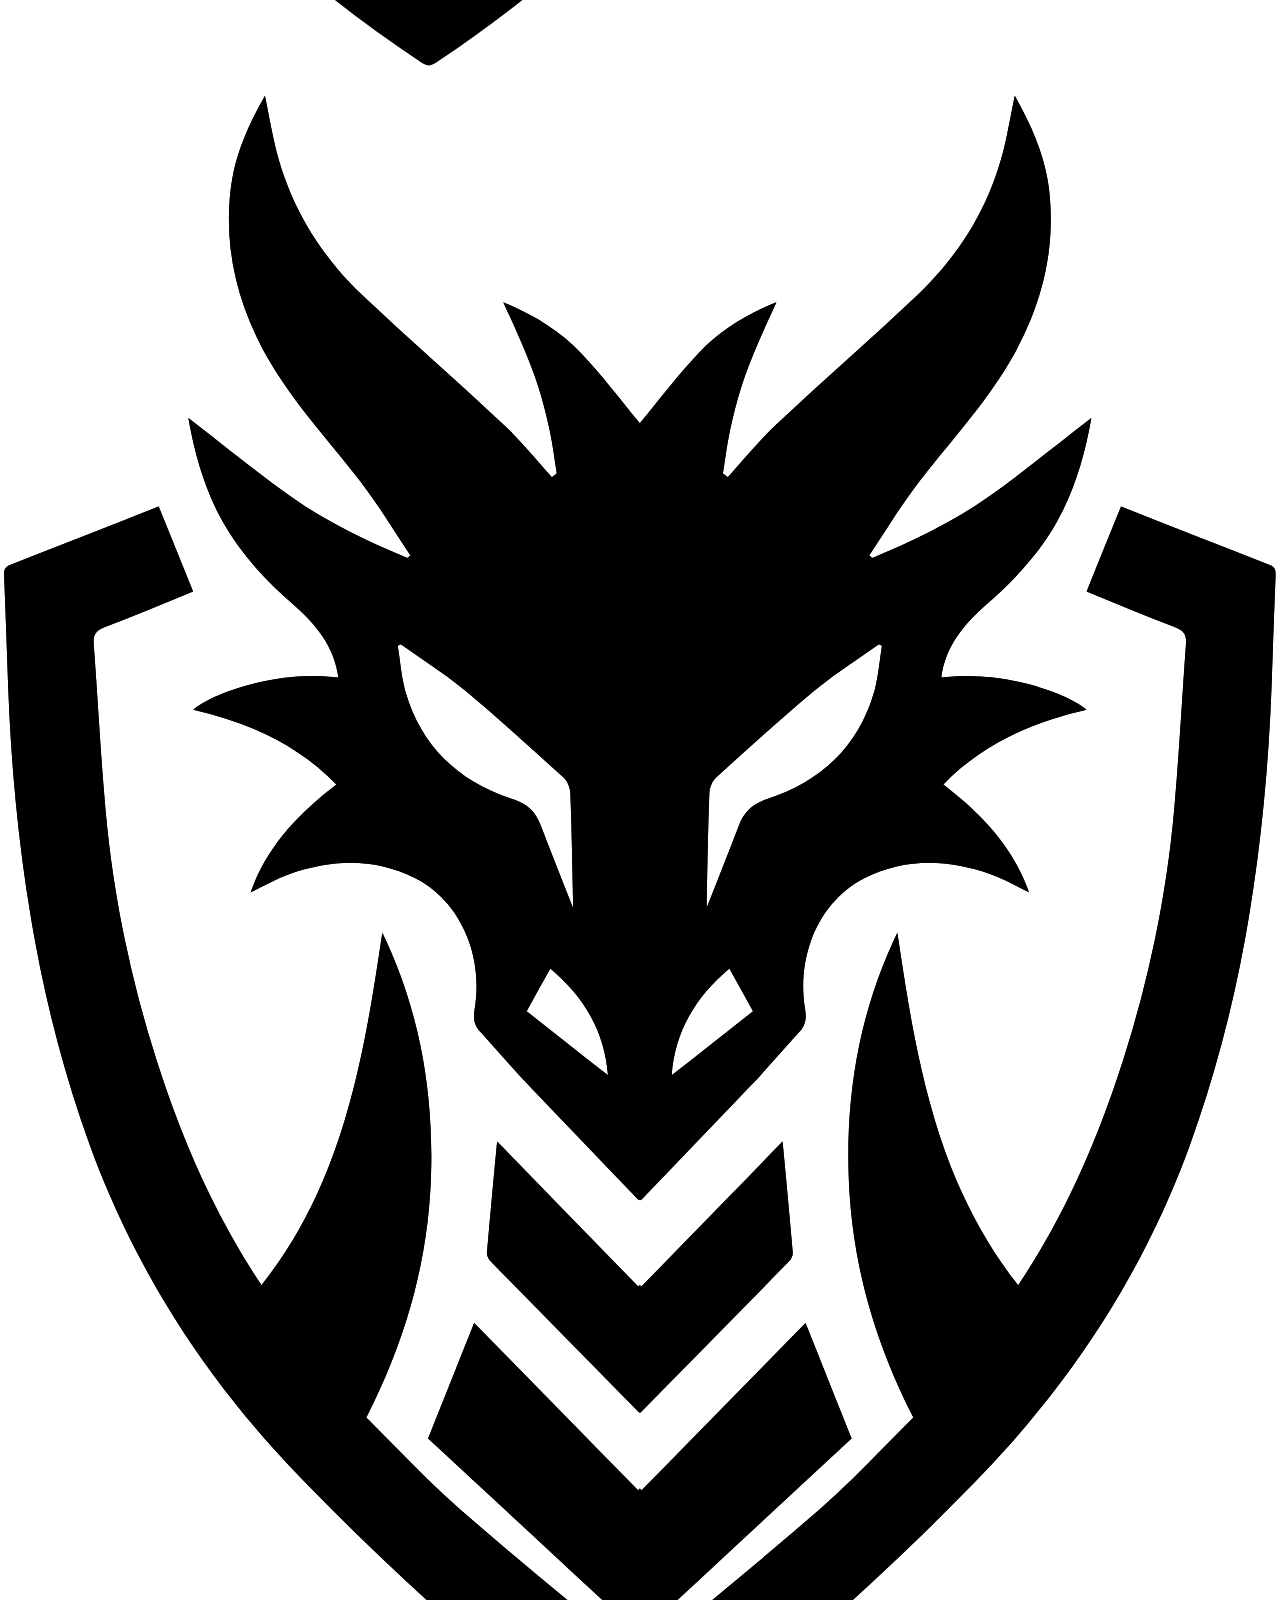
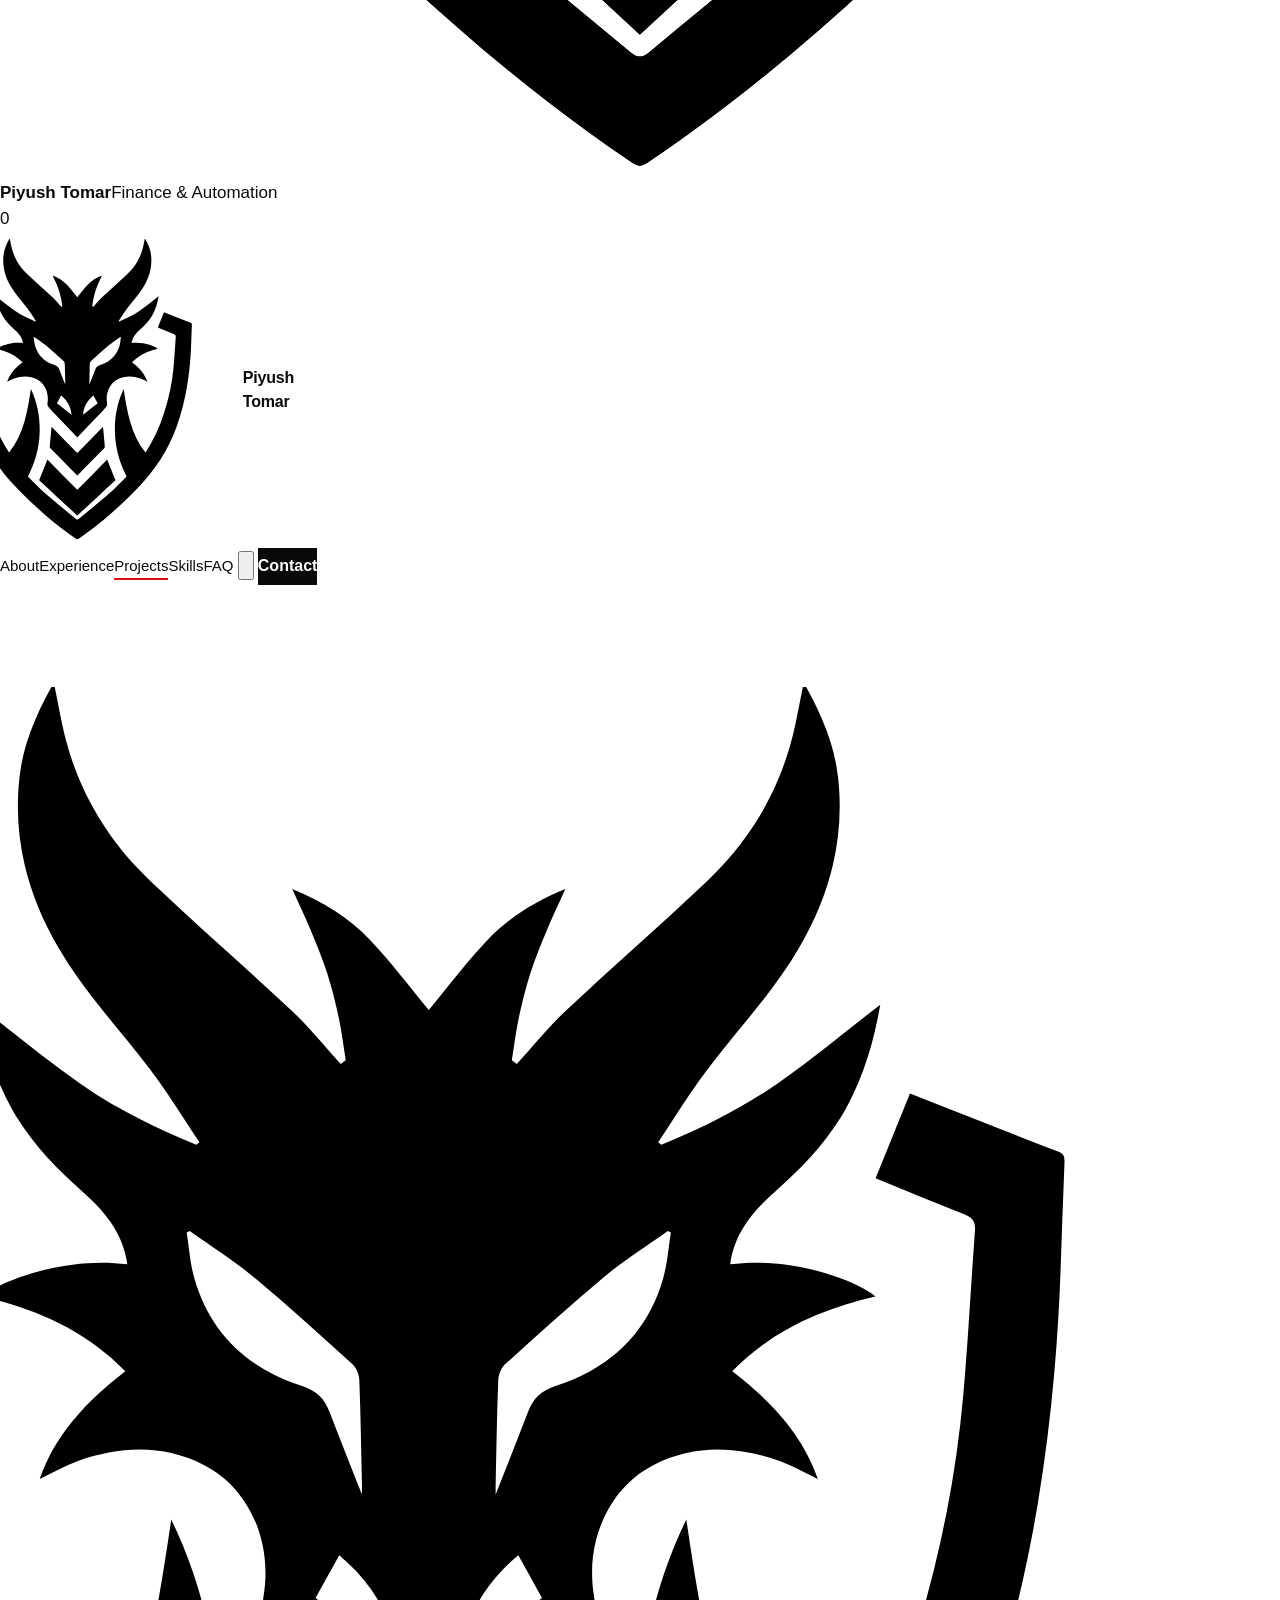
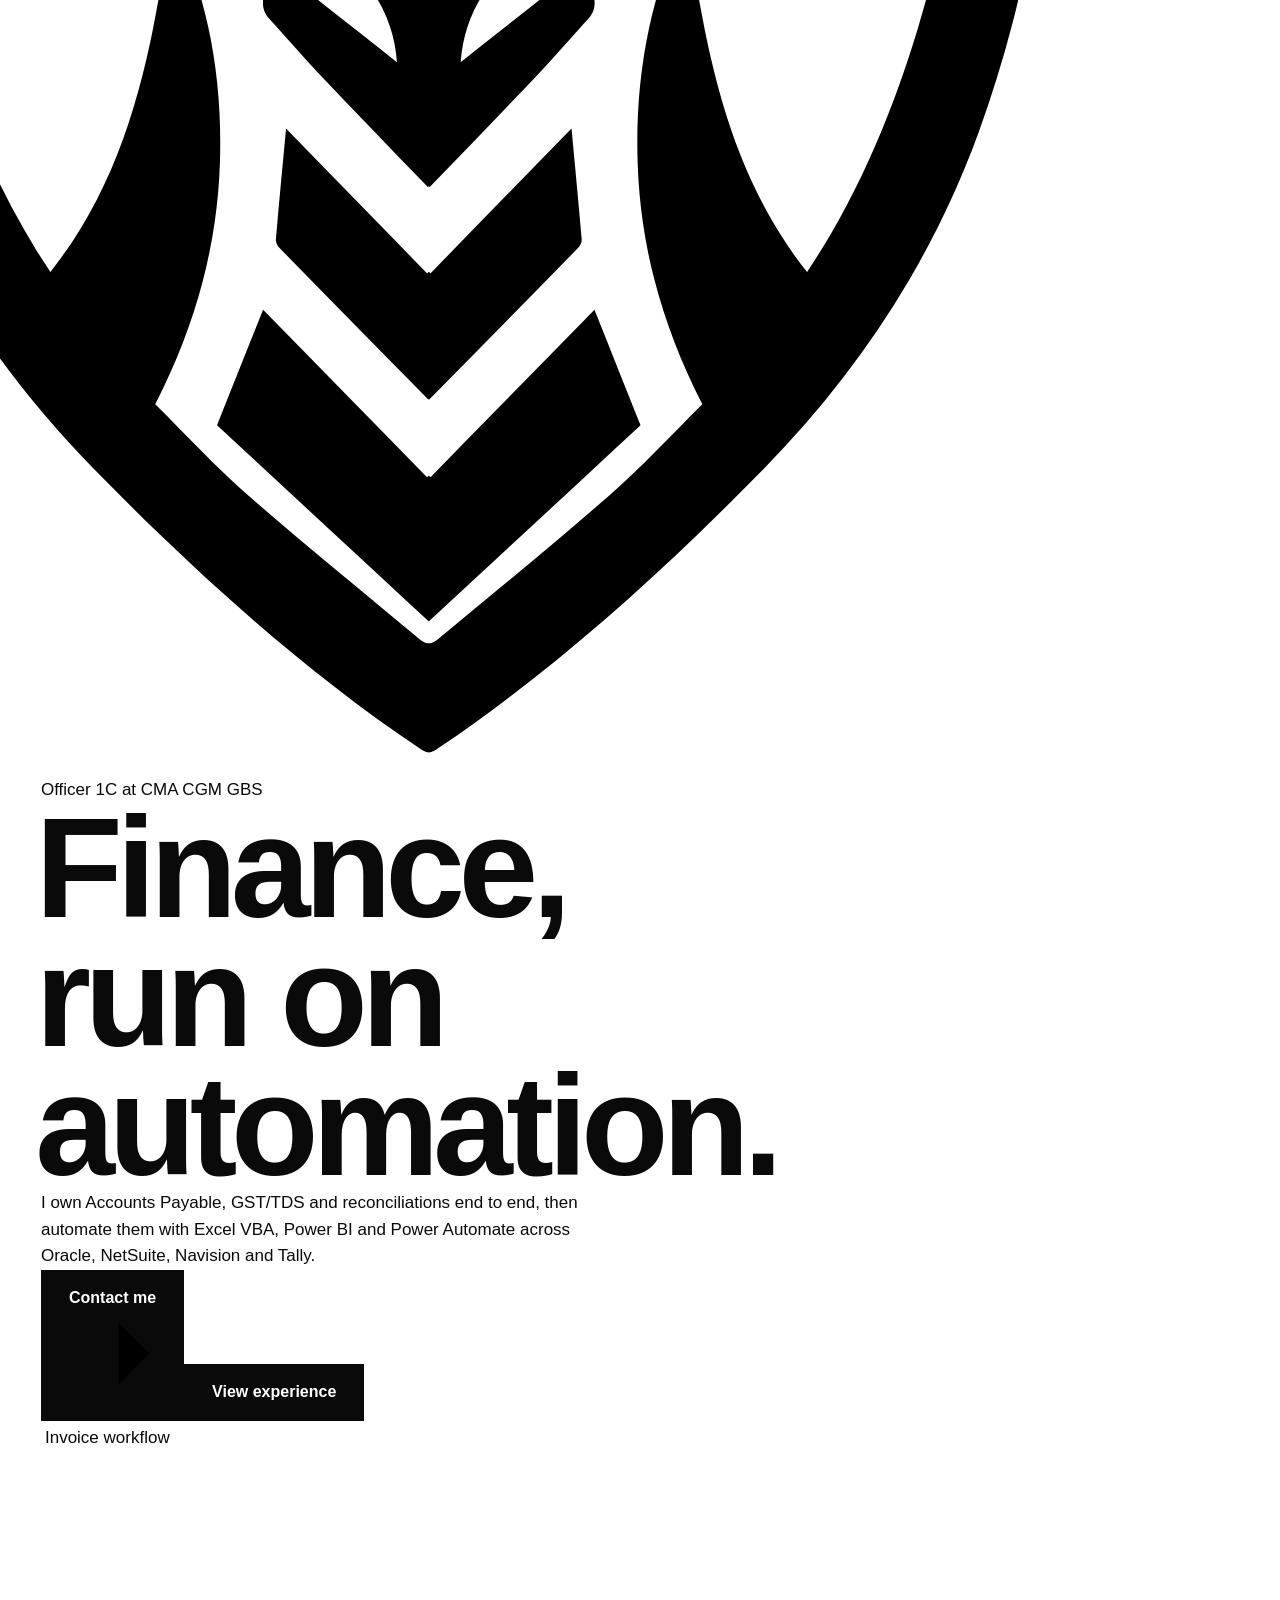
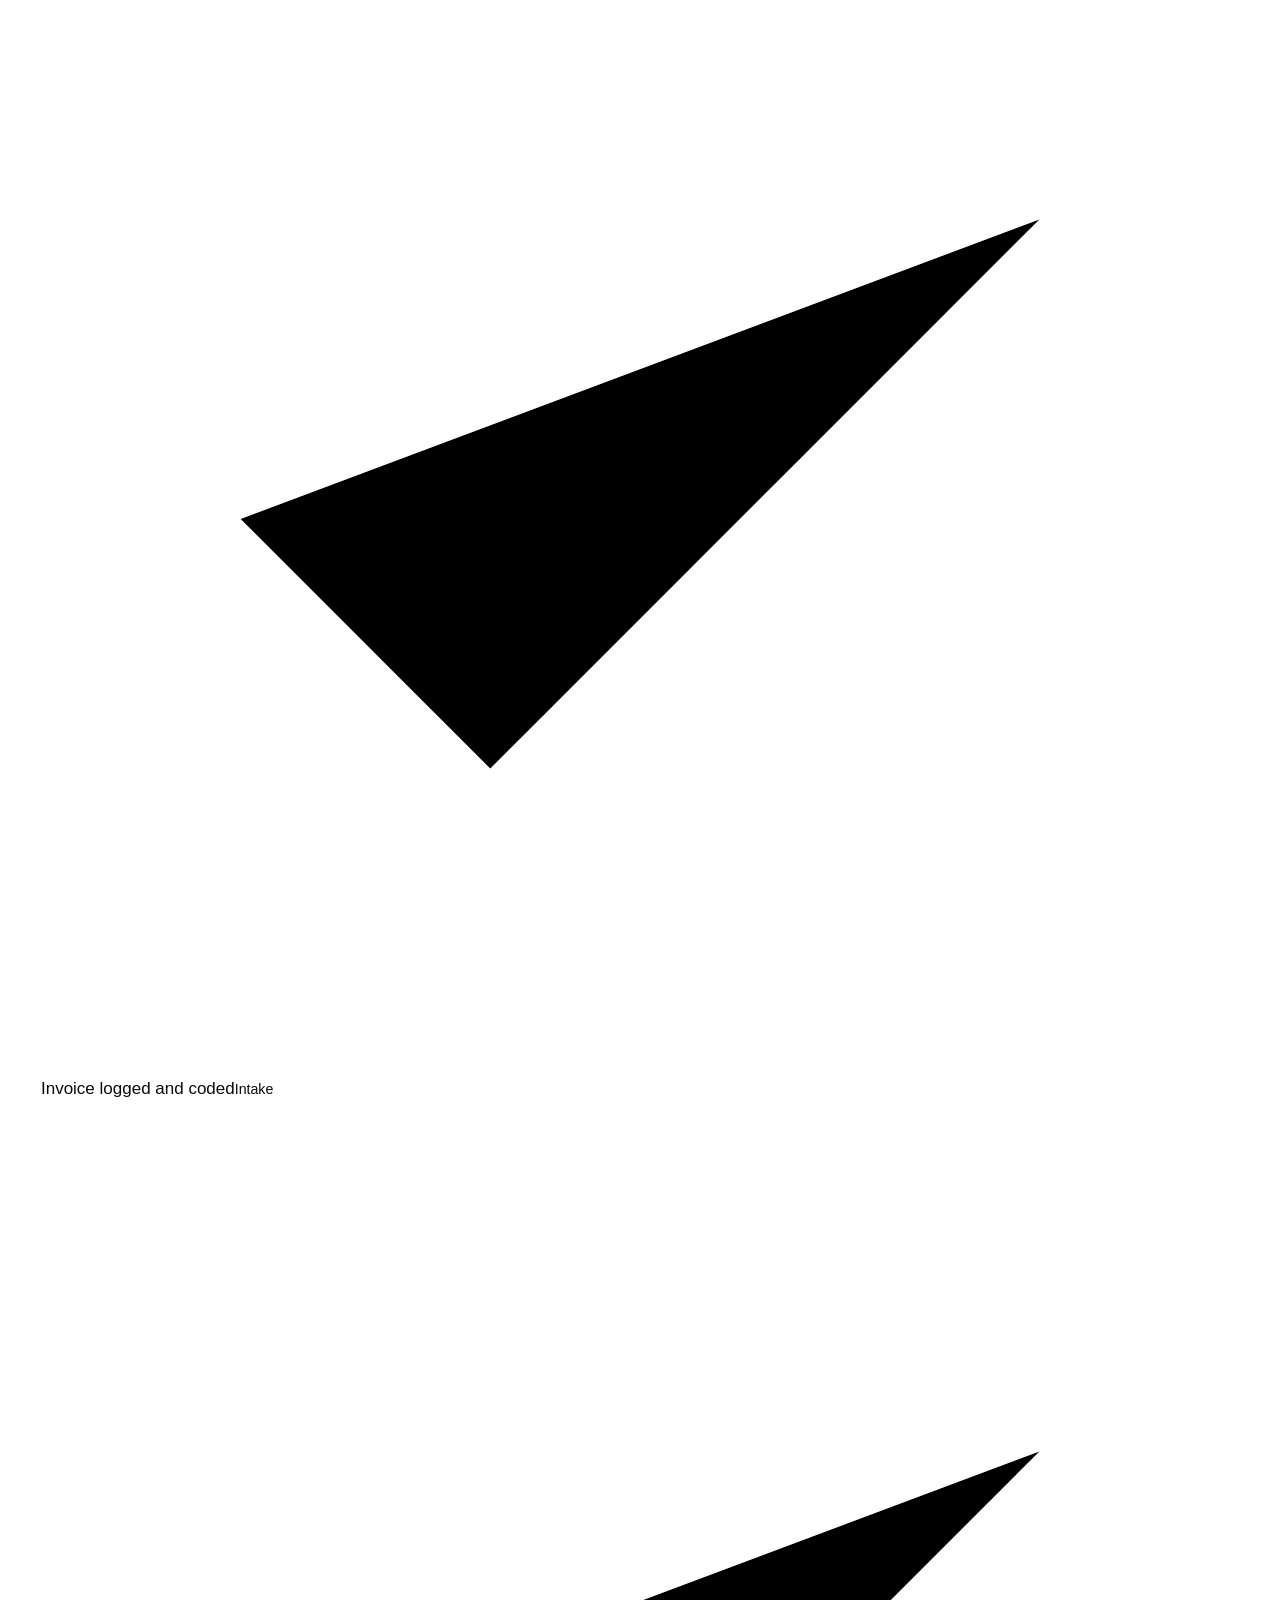
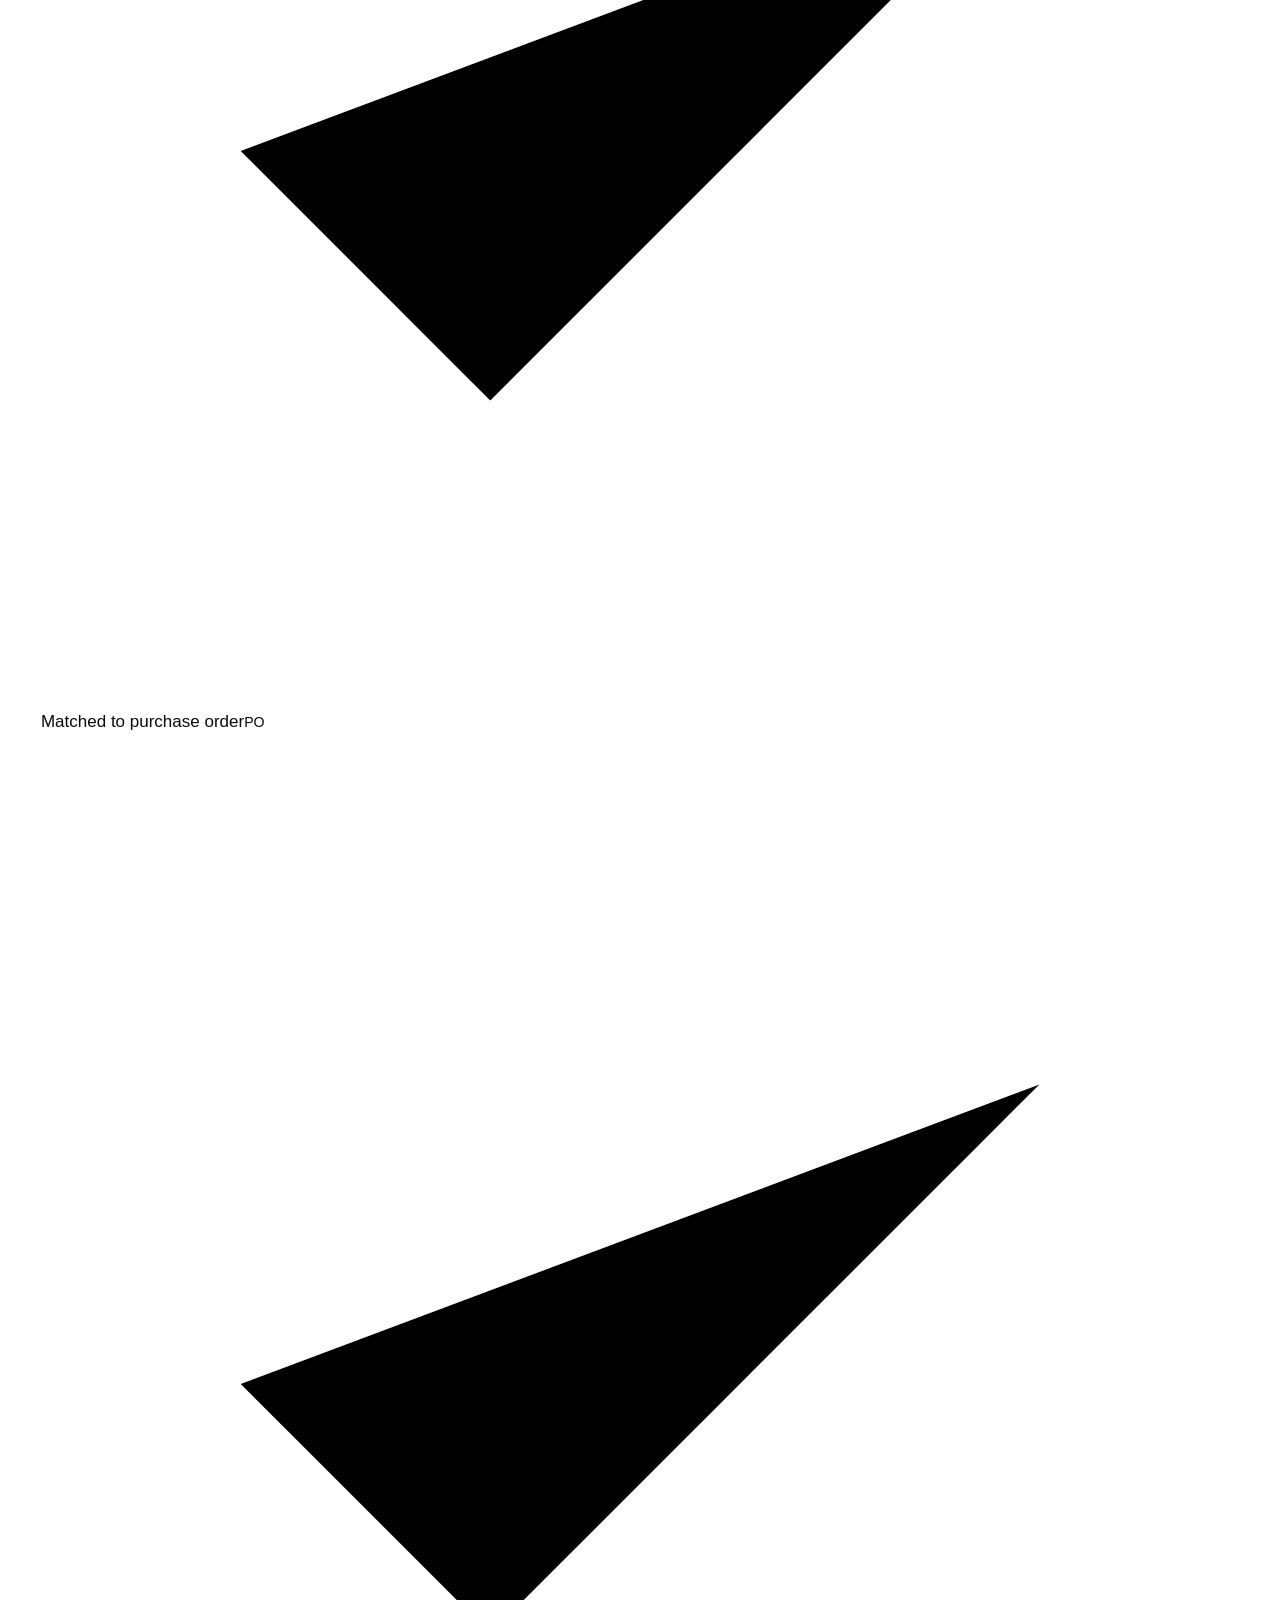
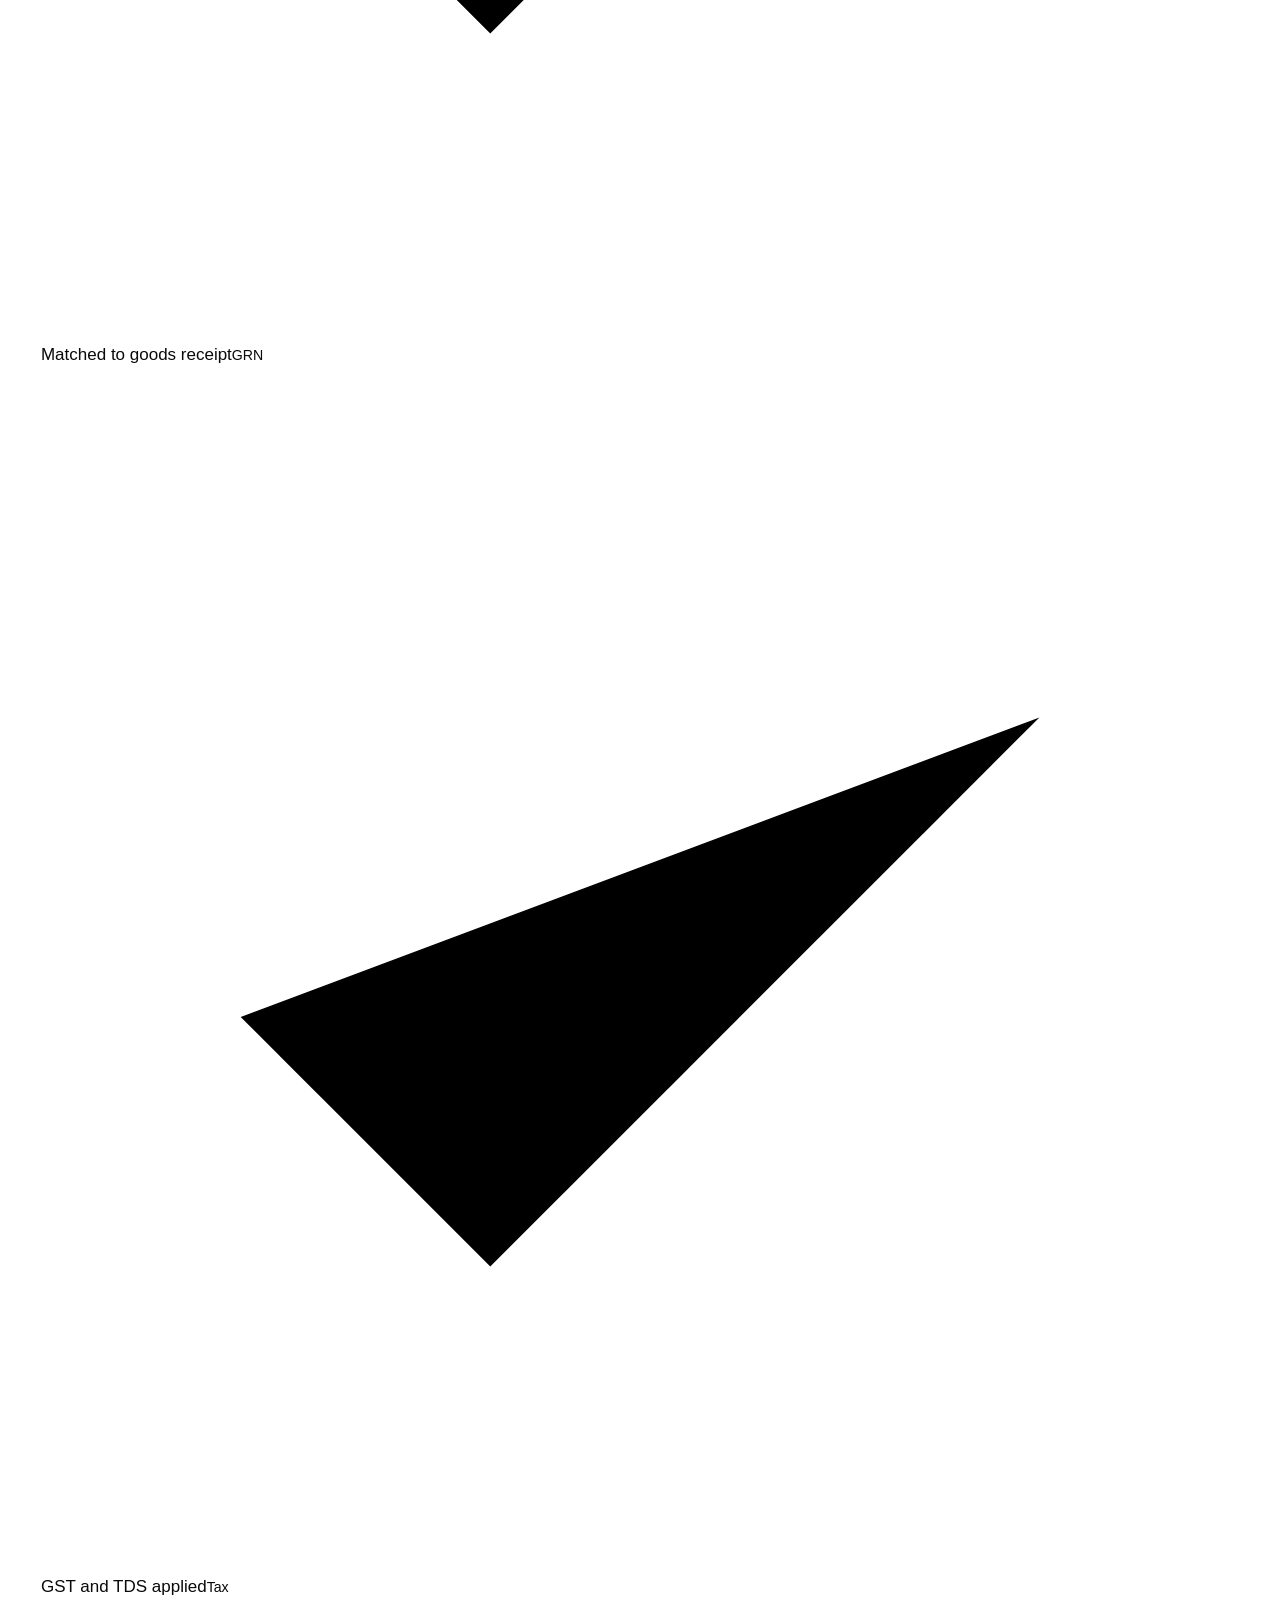
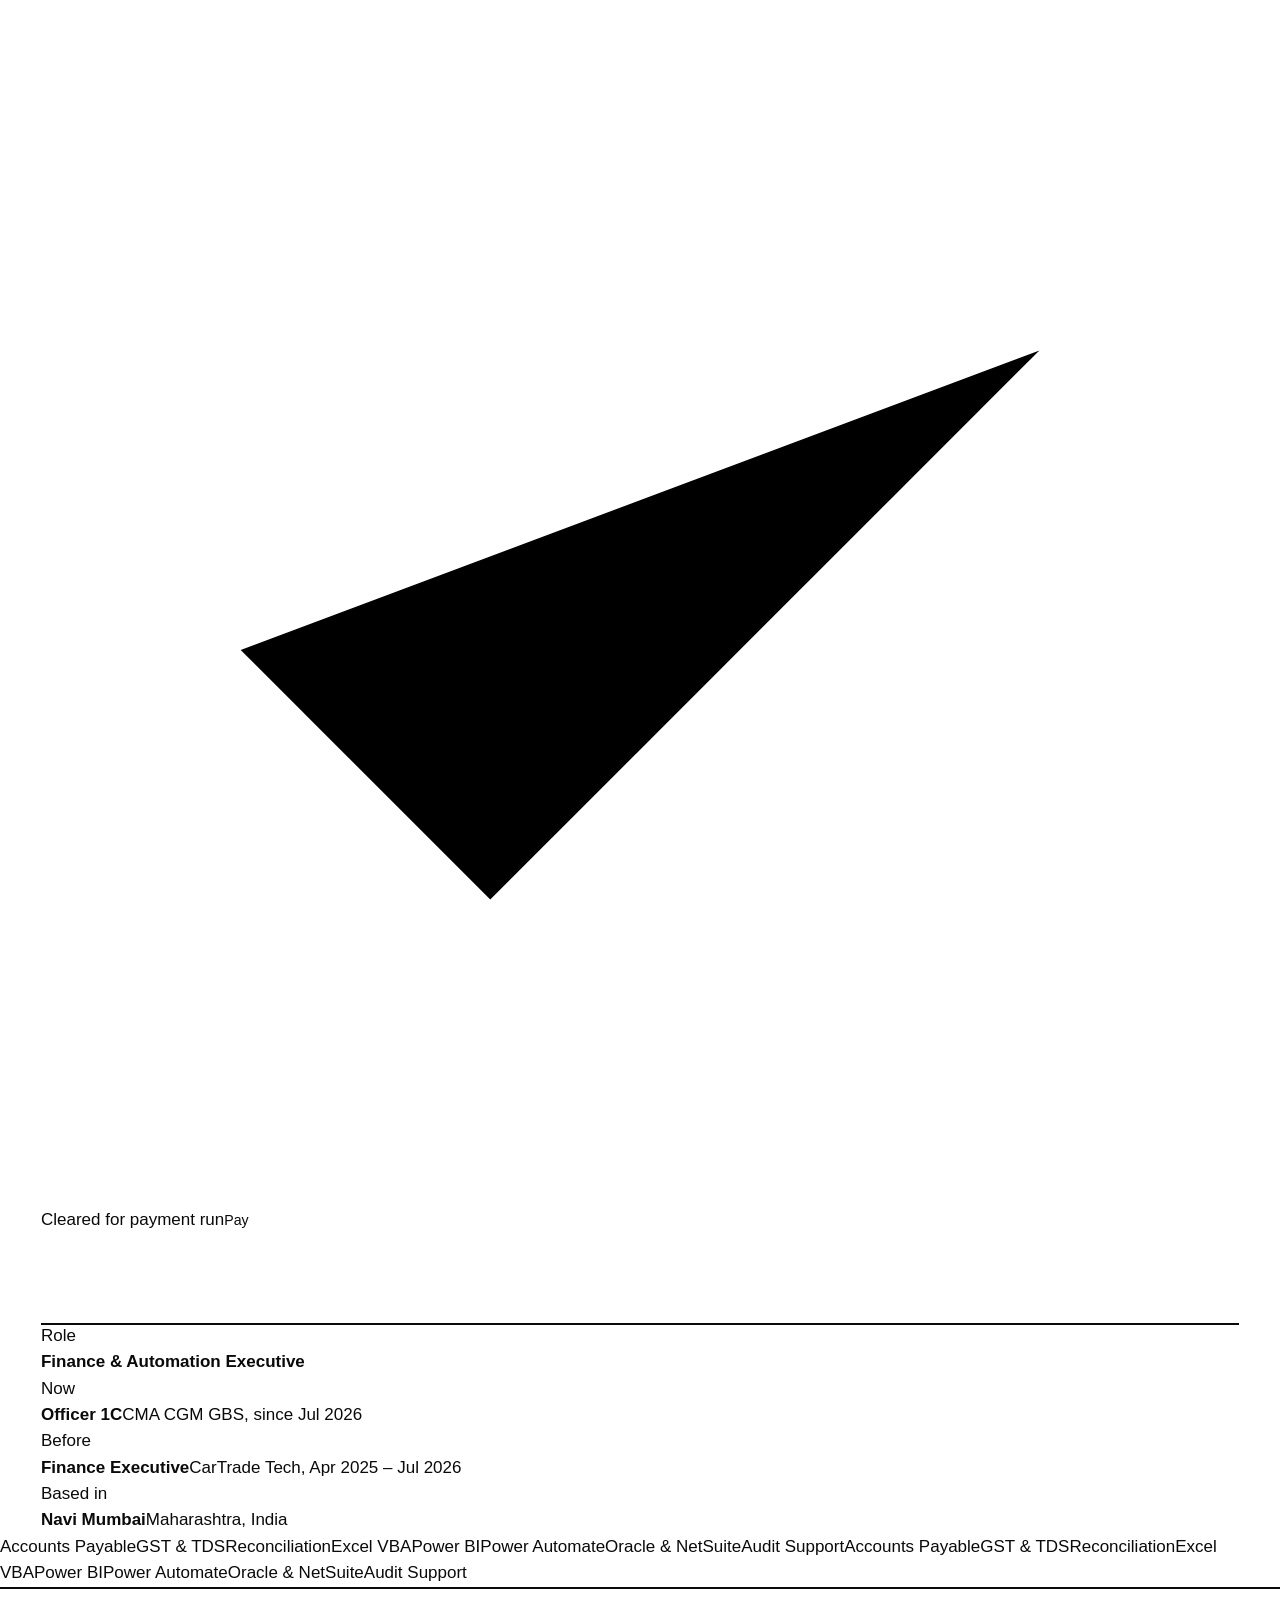
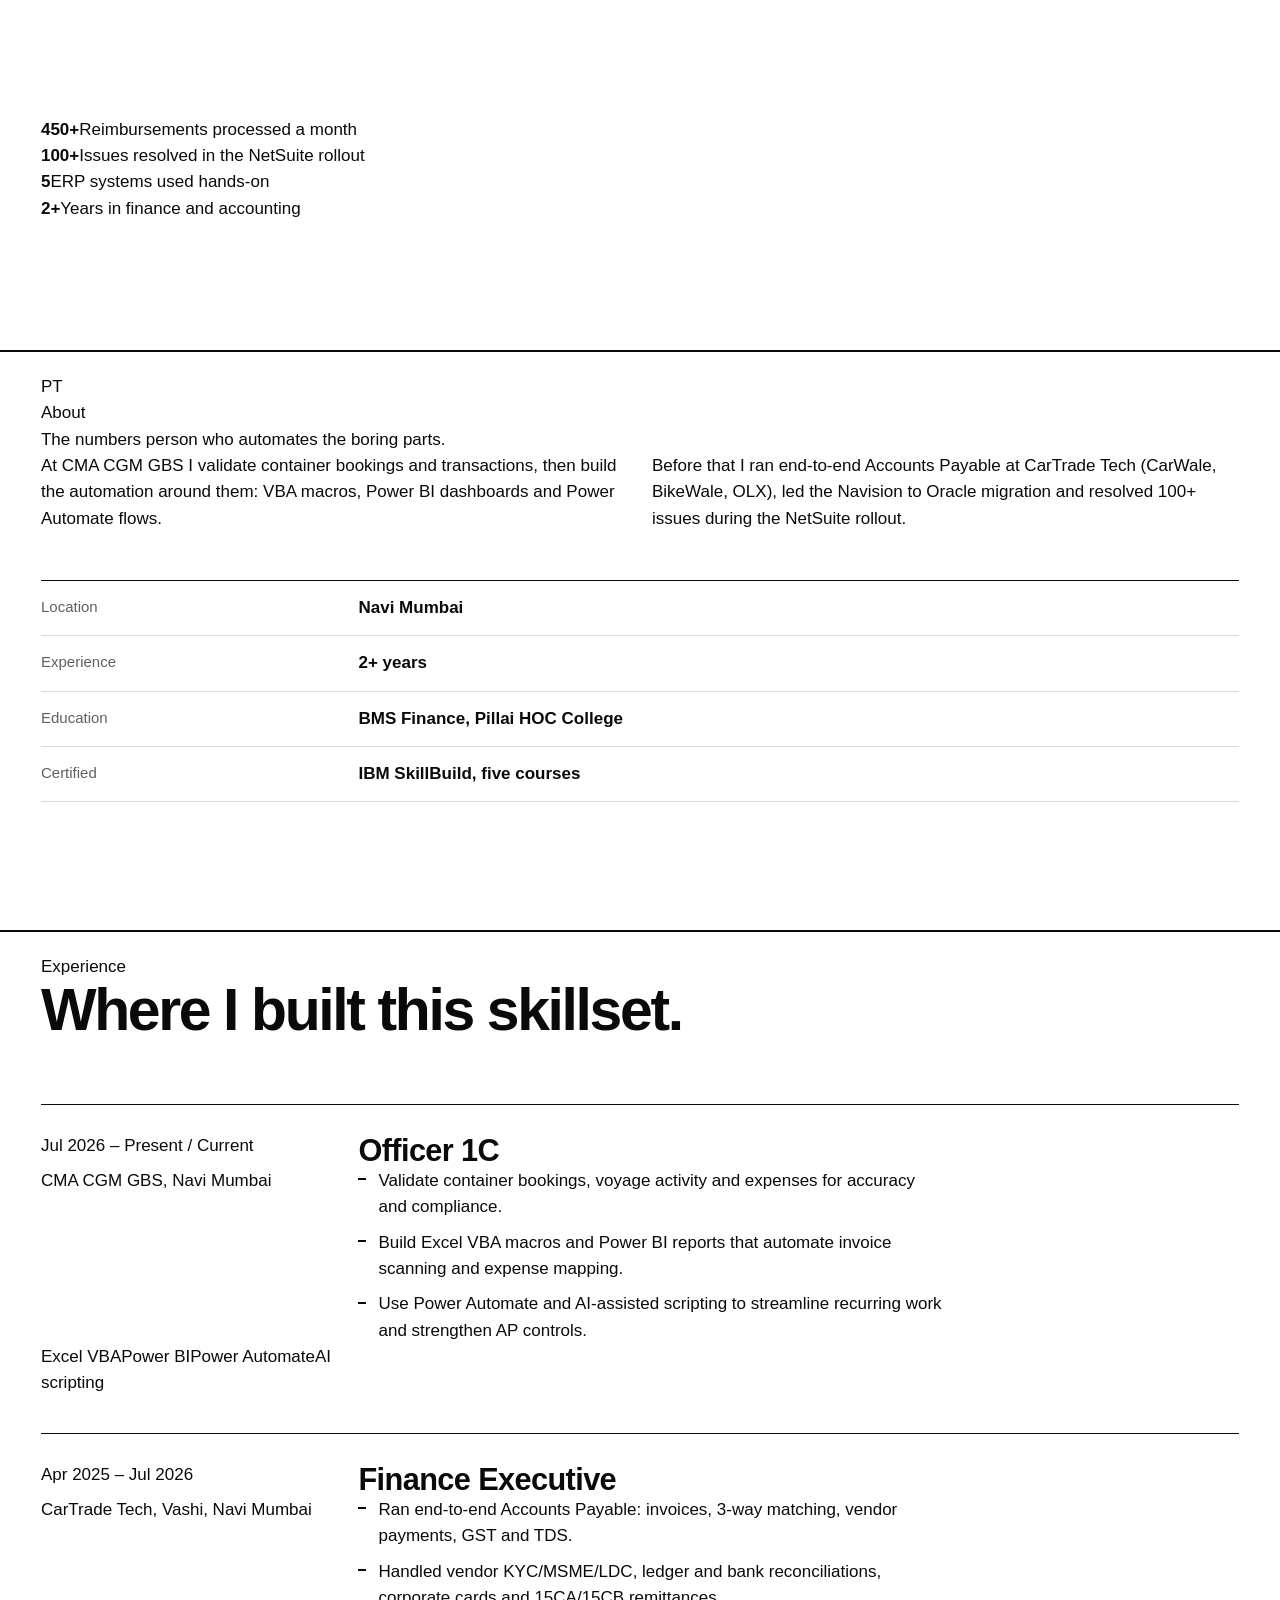
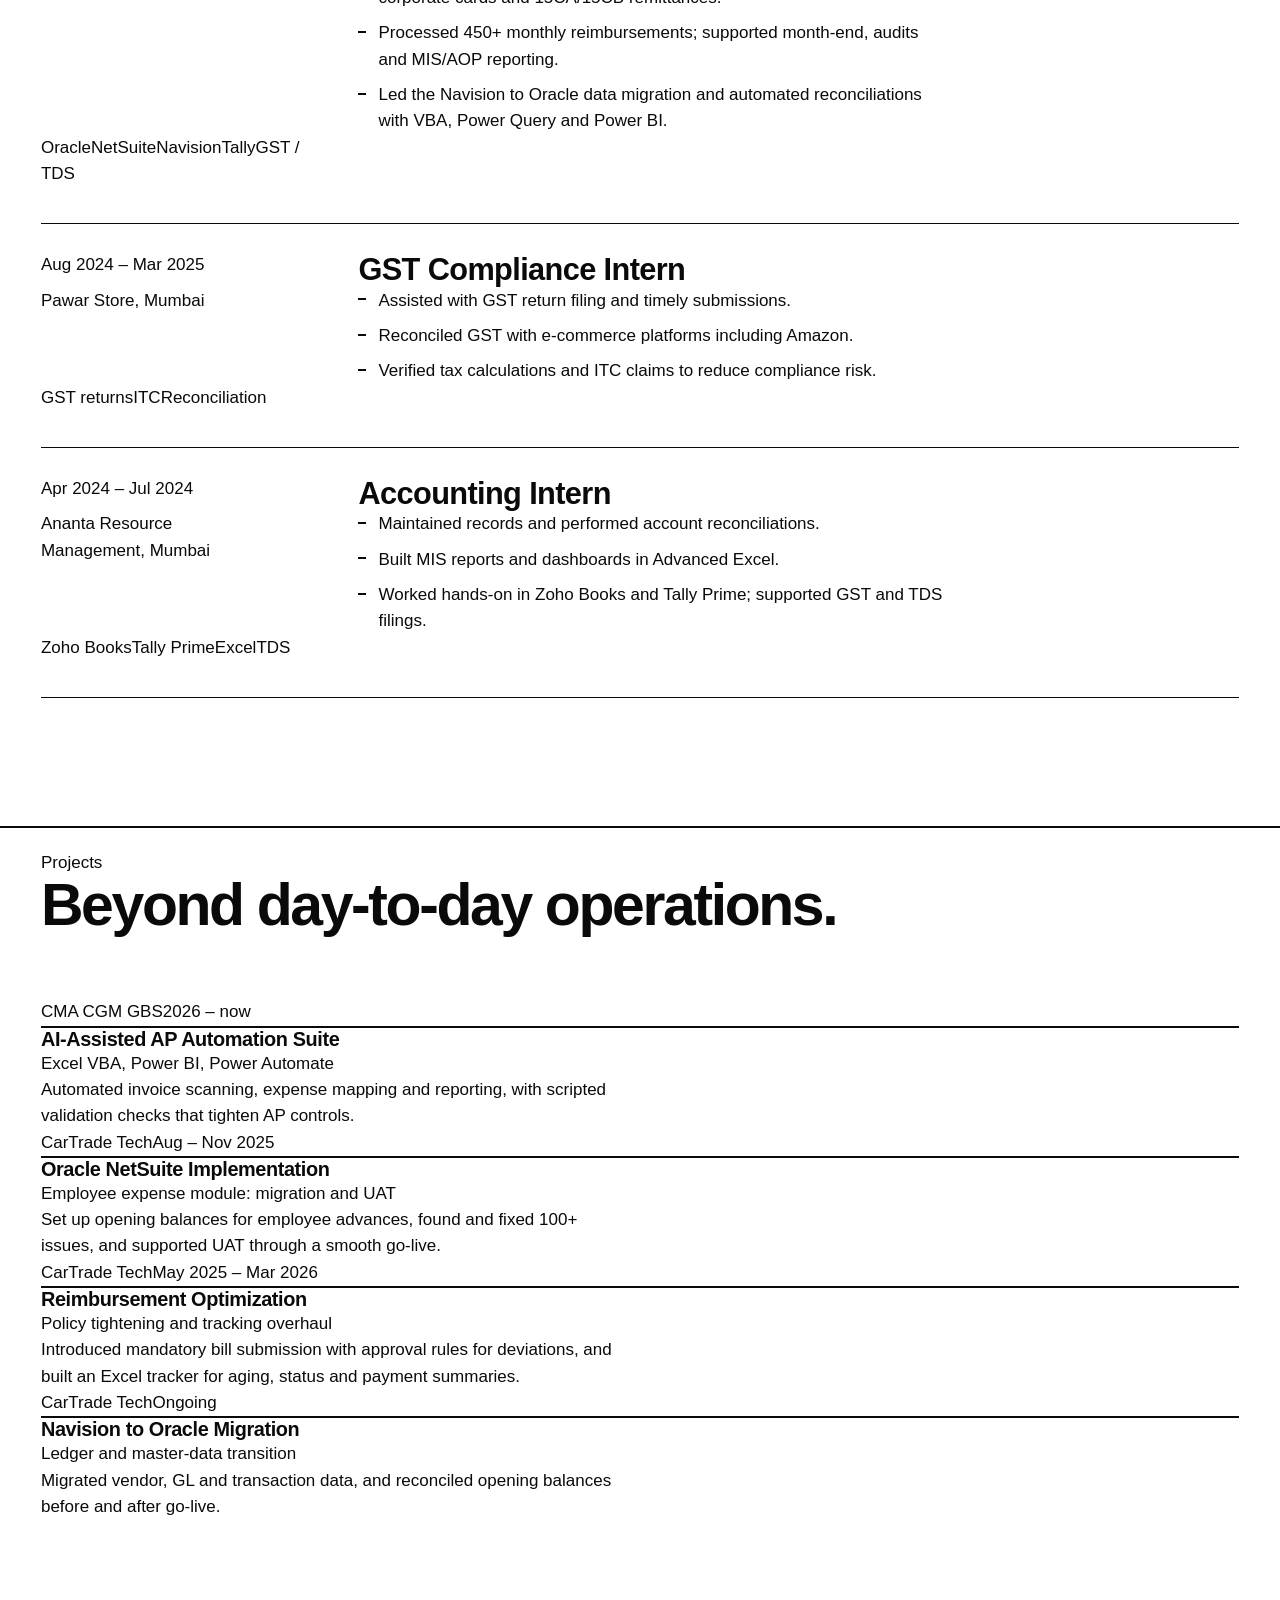
==== commit e501296d: "Add files via upload" ====
--- a/index.html
+++ b/index.html
@@ -3,342 +3,120 @@
 <head>
 <meta charset="UTF-8">
 <meta name="viewport" content="width=device-width, initial-scale=1, viewport-fit=cover">
-<meta name="color-scheme" content="dark">
-<meta name="theme-color" content="#07070d">
+<meta name="color-scheme" content="dark light">
+<meta name="theme-color" content="#0b0b0d">
+<link rel="icon" type="image/png" href="Website_logo.png">
+<link rel="apple-touch-icon" href="Website_logo.png">
+<link rel="preconnect" href="https://fonts.googleapis.com">
+<link rel="preconnect" href="https://fonts.gstatic.com" crossorigin>
+<link href="https://fonts.googleapis.com/css2?family=Instrument+Sans:wght@400;500;600&family=JetBrains+Mono:wght@400;500&display=swap" rel="stylesheet">
+<link rel="stylesheet" href="assets/style.css">
+<script>document.documentElement.classList.add("js");try{var t=localStorage.getItem("theme");if(t)document.documentElement.setAttribute("data-theme",t)}catch(e){}setTimeout(function(){document.documentElement.classList.add("in-failsafe")},0);setTimeout(function(){if(!document.documentElement.classList.contains("ready")){document.documentElement.classList.remove("js");var l=document.getElementById("loader");if(l)l.style.display="none";var m=document.getElementById("main");if(m)m.classList.add("go")}},8000)</script>
 <title>Piyush Tomar — Finance &amp; Automation Executive</title>
 <meta name="description" content="Finance &amp; Automation Executive in Navi Mumbai. End-to-end Accounts Payable, GST/TDS compliance and reconciliation, automated with Excel VBA, Power BI and Power Automate across Oracle, NetSuite, Navision and Tally.">
 <meta property="og:title" content="Piyush Tomar — Finance &amp; Automation Executive">
 <meta property="og:description" content="Accounts Payable, GST/TDS and reconciliation, owned end to end and automated with Excel VBA, Power BI and Power Automate.">
 <meta property="og:type" content="website">
-<link rel="icon" type="image/png" href="Website_logo.png">
-<link rel="apple-touch-icon" href="Website_logo.png">
-<link rel="preconnect" href="https://fonts.googleapis.com">
-<link rel="preconnect" href="https://fonts.gstatic.com" crossorigin>
-<link href="https://fonts.googleapis.com/css2?family=Archivo:wdth,wght@100,400..800&display=swap" rel="stylesheet">
-<link rel="stylesheet" href="assets/style.css">
-<link rel="stylesheet" href="assets/theme.css">
-<script>document.documentElement.classList.add("js");setTimeout(function(){if(!document.documentElement.classList.contains("ready"))document.documentElement.classList.remove("js")},7000)</script>
-<script type="application/ld+json">
-{"@context":"https://schema.org","@type":"Person","name":"Piyush Tomar","jobTitle":"Finance & Automation Executive","email":"mailto:piyushtomar1222@gmail.com","address":{"@type":"PostalAddress","addressLocality":"Navi Mumbai","addressRegion":"Maharashtra","addressCountry":"IN"},"sameAs":["https://linkedin.com/in/tomarpiyush"],"alumniOf":"Pillai HOC College"}
-</script>
+<script type="application/ld+json">{"@context":"https://schema.org","@type":"Person","name":"Piyush Tomar","jobTitle":"Finance & Automation Executive","email":"mailto:piyushtomar1222@gmail.com","address":{"@type":"PostalAddress","addressLocality":"Navi Mumbai","addressRegion":"Maharashtra","addressCountry":"IN"},"sameAs":["https://linkedin.com/in/tomarpiyush"],"alumniOf":"Pillai HOC College"}</script>
 </head>
 <body>
-<div class="loader" id="loader" aria-hidden="true">
-  <img class="ld-mark" src="dragon-seal.svg" alt="" width="68" height="68">
-  <div class="ld-name">Piyush Tomar<small>Finance &amp; Automation</small></div>
-  <div class="ld-bar"><i></i></div>
-  <div class="ld-num">0</div>
+<svg width="0" height="0" style="position:absolute" aria-hidden="true" focusable="false"><defs><linearGradient id="lg" x1="0" y1="0" x2="1" y2="1"><stop offset="0" style="stop-color:var(--acc)"/><stop offset=".55" style="stop-color:var(--acc2)"/><stop offset="1" style="stop-color:var(--acc3)"/></linearGradient><symbol id="seal" viewBox="620 30 3760 4940"><path d="M1477.13,1226.05c-105.42-74.09-204.97-156.55-303.84-232.84c17.97,102.2,46.67,207.69,101.14,305.35 c53.23,95.43,127.05,172.37,208.17,243.89c65.07,57.36,119.57,122.3,131.55,213.59c-179.5-23.86-371.26,46.94-426.51,94.3 c158.58,36.63,303.64,99.5,420.51,219.74c-110.63,85.01-205.03,182.8-251.52,316.62c37.73-18.06,73.64-39.36,112.27-53 c124.87-44.09,250.76-49.52,371.35,12.13c131.03,66.99,200.89,225.41,173.88,384.94c-4.35,25.72-1.24,46.12,16.15,65.26 c47.91,52.74,94.28,106.93,143.29,158.62c106.64,112.48,214.53,223.77,323.25,336.94c0.92-0.95,1.82-1.89,2.74-2.84 c0.92,0.95,1.82,1.88,2.74,2.84c108.72-113.17,216.62-224.46,323.25-336.94c49.01-51.69,95.37-105.88,143.29-158.62 c17.38-19.13,20.5-39.53,16.15-65.26c-27-159.53,42.86-317.95,173.88-384.94c120.59-61.65,246.48-56.22,371.35-12.13 c38.62,13.64,74.54,34.94,112.27,53c-46.5-133.82-140.89-231.61-251.52-316.62c116.88-120.24,261.93-183.11,420.51-219.74 c-55.25-47.35-247.02-118.15-426.51-94.3c11.98-91.28,66.49-156.22,131.55-213.59c81.12-71.51,154.94-148.46,208.17-243.89 c54.47-97.66,83.17-203.15,101.14-305.35c-98.87,76.29-198.42,158.74-303.84,232.84c-104.96,73.77-220.86,129.35-339.43,178.4 c-3.07-2.44-6.13-4.87-9.2-7.31c48.53-72.21,93.6-147.07,146.35-216.05c89.85-117.51,191.98-225.34,267.29-354.25 c91.09-155.93,134.98-321.79,114.83-502.06c-10.92-97.67-49.45-186.45-100.95-277.78c-8.94,44.98-16.29,83.82-24.4,122.5 c-38.04,181.42-127.36,335.21-260.44,461.88c-135.29,128.78-276.86,250.94-413.18,378.66c-51.85,48.57-96.76,104.55-144.83,157.15 c-4.86-3.5-9.71-7-14.57-10.51c6.77-42.11,11.93-84.57,20.77-126.25c9.32-43.92,20.3-87.69,33.98-130.42 c13.35-41.69,30.15-82.36,47.04-122.81c16.81-40.27,35.6-79.7,55.4-123.67c-87.97,35.54-165.24,83.19-227.87,148.84 c-62.05,65.04-116.12,137.7-173.22,206.77c-57.11-69.07-111.17-141.73-173.22-206.77c-62.63-65.65-139.9-113.3-227.87-148.84 c19.8,43.96,38.59,83.4,55.4,123.67c16.89,40.45,33.69,81.12,47.04,122.81c13.68,42.74,24.67,86.5,33.98,130.42 c8.84,41.68,13.99,84.13,20.77,126.25c-4.86,3.5-9.71,7-14.57,10.51c-48.07-52.6-92.98-108.58-144.83-157.15 c-136.33-127.72-277.89-249.88-413.18-378.66C1550,504.72,1460.68,350.93,1422.63,169.5c-8.11-38.68-15.46-77.52-24.4-122.5 c-51.49,91.34-90.03,180.12-100.95,277.78c-20.15,180.27,23.74,346.12,114.83,502.06c75.31,128.91,177.44,236.75,267.29,354.25 c52.75,68.98,97.83,143.84,146.35,216.05c-3.07,2.43-6.13,4.87-9.2,7.31C1697.99,1355.4,1582.09,1299.82,1477.13,1226.05z M2696.04,2398.2c2.2-100.8,3.66-201.62,7.59-302.35c0.62-15.84,8.5-35.75,19.95-46.14c95.51-86.66,190.85-173.67,289.95-256.13 c59.31-49.35,125.25-90.71,188.21-135.66c3.02,1.57,6.04,3.14,9.05,4.72c-7.33,45.1-10.25,91.47-22.78,135.07 c-46.87,162.99-158.44,264.8-316.47,315.96c-42.31,13.7-65.75,37.16-80.6,76.01c-30.73,80.4-62.66,160.35-94.94,242.65 C2696,2419.91,2695.8,2409.05,2696.04,2398.2z M2762.52,2610.53c24.08,43.33,47.83,86.09,69.62,125.31 c-81.48,64.3-159.2,125.63-239.04,188.63C2602.44,2795.76,2663.03,2694.26,2762.52,2610.53z M2406,2924.47 c-79.84-63-157.55-124.33-239.03-188.63c21.79-39.22,45.55-81.97,69.62-125.31C2336.08,2694.26,2396.67,2795.76,2406,2924.47z M1985.58,1793.58c99.1,82.46,194.44,169.47,289.95,256.13c11.45,10.39,19.33,30.29,19.95,46.14 c3.94,100.73,5.39,201.55,7.59,302.35c0.24,10.85,0.03,21.71,0.03,34.13c-32.29-82.3-64.22-162.25-94.94-242.65 c-14.85-38.85-38.29-62.31-80.6-76.01c-158.03-51.16-269.6-152.98-316.47-315.96c-12.54-43.6-15.45-89.97-22.78-135.07 c3.02-1.57,6.04-3.14,9.06-4.72C1860.33,1702.87,1926.27,1744.24,1985.58,1793.58z"/><path d="M1877.56,3991.06c200.57,185.95,407.2,377.53,621.48,576.2c0.17-0.16,0.34-0.32,0.52-0.48 c0.17,0.16,0.34,0.32,0.52,0.48c214.27-198.66,420.91-390.24,621.48-576.2c-46.35-116.2-89.09-223.34-135.23-339.02 c-161.66,165.01-322.3,328.98-481.56,491.54c-1.74-1.72-3.46-3.43-5.2-5.15c-1.74,1.72-3.46,3.42-5.2,5.15 c-159.26-162.56-319.9-326.53-481.56-491.54C1966.65,3767.72,1923.91,3874.86,1877.56,3991.06z"/><path d="M2499.56,3914.05c0.43,0.44,0.86,0.88,1.29,1.32c146.59-148.93,292.02-296.5,436.96-444.54 c6.13-6.26,11.59-17.27,10.88-25.51c-9.16-107.53-19.5-214.97-29.89-326.18c-136.68,140.44-274.17,281.73-414.55,425.97 c-1.58-1.61-3.13-3.18-4.71-4.79c-1.58,1.61-3.13,3.18-4.71,4.79c-140.38-144.24-277.87-285.53-414.55-425.97 c-10.39,111.21-20.72,218.65-29.89,326.18c-0.7,8.25,4.75,19.25,10.88,25.51c144.94,148.05,290.37,295.62,436.96,444.54 C2498.69,3914.93,2499.12,3914.49,2499.56,3914.05z"/><path d="M4347.87,1424.23c-146.81-56.43-292.97-114.57-434.82-170.42c-33.39,82.43-66.59,164.43-100.97,249.32 c81.81,33.4,169.54,70.74,258.6,104.61c25.71,9.78,35.28,21.62,33.28,48.72c-11.92,161.3-20.15,322.9-34.4,483.98 c-22.22,251-72.93,496.75-149.45,736.84c-74.52,233.83-171.39,457.54-309.17,664c-240.57-304.18-300.73-668.27-354.91-1035.83 c-109.01,225.56-150.88,465.14-142.99,713.65c7.88,248.1,73.08,482.13,190.05,710.3c-89.29,88.28-176.64,183.6-273.34,268.24 c-165.09,144.5-336.2,282.1-504.31,423.17c-9.72,8.16-17.65,11.39-25.89,10.55c-8.24,0.84-16.17-2.4-25.89-10.55 c-168.1-141.07-339.22-278.68-504.31-423.17c-96.7-84.64-184.05-179.97-273.34-268.24c116.97-228.17,182.17-462.2,190.05-710.3 c7.89-248.51-33.98-488.09-142.99-713.65c-54.17,367.56-114.33,731.65-354.91,1035.83c-137.78-206.46-234.64-430.17-309.17-664 c-76.52-240.09-127.23-485.84-149.45-736.84c-14.26-161.08-22.49-322.69-34.4-483.98c-2-27.1,7.57-38.94,33.28-48.72 c89.06-33.87,176.79-71.21,258.6-104.61c-34.38-84.89-67.58-166.89-100.97-249.32c-141.86,55.85-288.01,113.99-434.82,170.42 c-18.7,7.19-19.72,16.98-19.08,32.95c4.1,101.88,7.63,203.79,11.12,305.69c8,234.1,28.99,466.78,67.55,698.09 c38.03,228.2,94.34,451.48,173.18,668.64c136.54,376.08,350.85,702.42,630.58,988.46c295.19,301.85,606.17,584.31,956.55,821.46 c10.1,6.84,18.61,12.62,28.42,13.02c9.81-0.4,18.31-6.18,28.42-13.02c350.38-237.16,661.36-519.61,956.55-821.46 c279.73-286.05,494.05-612.38,630.58-988.46c78.84-217.16,135.14-440.45,173.18-668.64c38.55-231.31,59.55-463.99,67.55-698.09 c3.48-101.91,7.02-203.81,11.12-305.69C4367.59,1441.21,4366.57,1431.41,4347.87,1424.23z"/></symbol></defs></svg>
+<div class="ld" id="loader" aria-hidden="true">
+  <i class="blob b1"></i><i class="blob b2"></i><i class="blob b3"></i>
+  <svg class="ld-bg" viewBox="620 30 3760 4940"><use href="#seal"/></svg><div class="grain"></div>
+  <div class="stage"><i class="ring r2"></i><i class="ring"></i>
+    <svg class="seal" viewBox="620 30 3760 4940"><defs><clipPath id="sc"><path d="M1477.13,1226.05c-105.42-74.09-204.97-156.55-303.84-232.84c17.97,102.2,46.67,207.69,101.14,305.35 c53.23,95.43,127.05,172.37,208.17,243.89c65.07,57.36,119.57,122.3,131.55,213.59c-179.5-23.86-371.26,46.94-426.51,94.3 c158.58,36.63,303.64,99.5,420.51,219.74c-110.63,85.01-205.03,182.8-251.52,316.62c37.73-18.06,73.64-39.36,112.27-53 c124.87-44.09,250.76-49.52,371.35,12.13c131.03,66.99,200.89,225.41,173.88,384.94c-4.35,25.72-1.24,46.12,16.15,65.26 c47.91,52.74,94.28,106.93,143.29,158.62c106.64,112.48,214.53,223.77,323.25,336.94c0.92-0.95,1.82-1.89,2.74-2.84 c0.92,0.95,1.82,1.88,2.74,2.84c108.72-113.17,216.62-224.46,323.25-336.94c49.01-51.69,95.37-105.88,143.29-158.62 c17.38-19.13,20.5-39.53,16.15-65.26c-27-159.53,42.86-317.95,173.88-384.94c120.59-61.65,246.48-56.22,371.35-12.13 c38.62,13.64,74.54,34.94,112.27,53c-46.5-133.82-140.89-231.61-251.52-316.62c116.88-120.24,261.93-183.11,420.51-219.74 c-55.25-47.35-247.02-118.15-426.51-94.3c11.98-91.28,66.49-156.22,131.55-213.59c81.12-71.51,154.94-148.46,208.17-243.89 c54.47-97.66,83.17-203.15,101.14-305.35c-98.87,76.29-198.42,158.74-303.84,232.84c-104.96,73.77-220.86,129.35-339.43,178.4 c-3.07-2.44-6.13-4.87-9.2-7.31c48.53-72.21,93.6-147.07,146.35-216.05c89.85-117.51,191.98-225.34,267.29-354.25 c91.09-155.93,134.98-321.79,114.83-502.06c-10.92-97.67-49.45-186.45-100.95-277.78c-8.94,44.98-16.29,83.82-24.4,122.5 c-38.04,181.42-127.36,335.21-260.44,461.88c-135.29,128.78-276.86,250.94-413.18,378.66c-51.85,48.57-96.76,104.55-144.83,157.15 c-4.86-3.5-9.71-7-14.57-10.51c6.77-42.11,11.93-84.57,20.77-126.25c9.32-43.92,20.3-87.69,33.98-130.42 c13.35-41.69,30.15-82.36,47.04-122.81c16.81-40.27,35.6-79.7,55.4-123.67c-87.97,35.54-165.24,83.19-227.87,148.84 c-62.05,65.04-116.12,137.7-173.22,206.77c-57.11-69.07-111.17-141.73-173.22-206.77c-62.63-65.65-139.9-113.3-227.87-148.84 c19.8,43.96,38.59,83.4,55.4,123.67c16.89,40.45,33.69,81.12,47.04,122.81c13.68,42.74,24.67,86.5,33.98,130.42 c8.84,41.68,13.99,84.13,20.77,126.25c-4.86,3.5-9.71,7-14.57,10.51c-48.07-52.6-92.98-108.58-144.83-157.15 c-136.33-127.72-277.89-249.88-413.18-378.66C1550,504.72,1460.68,350.93,1422.63,169.5c-8.11-38.68-15.46-77.52-24.4-122.5 c-51.49,91.34-90.03,180.12-100.95,277.78c-20.15,180.27,23.74,346.12,114.83,502.06c75.31,128.91,177.44,236.75,267.29,354.25 c52.75,68.98,97.83,143.84,146.35,216.05c-3.07,2.43-6.13,4.87-9.2,7.31C1697.99,1355.4,1582.09,1299.82,1477.13,1226.05z M2696.04,2398.2c2.2-100.8,3.66-201.62,7.59-302.35c0.62-15.84,8.5-35.75,19.95-46.14c95.51-86.66,190.85-173.67,289.95-256.13 c59.31-49.35,125.25-90.71,188.21-135.66c3.02,1.57,6.04,3.14,9.05,4.72c-7.33,45.1-10.25,91.47-22.78,135.07 c-46.87,162.99-158.44,264.8-316.47,315.96c-42.31,13.7-65.75,37.16-80.6,76.01c-30.73,80.4-62.66,160.35-94.94,242.65 C2696,2419.91,2695.8,2409.05,2696.04,2398.2z M2762.52,2610.53c24.08,43.33,47.83,86.09,69.62,125.31 c-81.48,64.3-159.2,125.63-239.04,188.63C2602.44,2795.76,2663.03,2694.26,2762.52,2610.53z M2406,2924.47 c-79.84-63-157.55-124.33-239.03-188.63c21.79-39.22,45.55-81.97,69.62-125.31C2336.08,2694.26,2396.67,2795.76,2406,2924.47z M1985.58,1793.58c99.1,82.46,194.44,169.47,289.95,256.13c11.45,10.39,19.33,30.29,19.95,46.14 c3.94,100.73,5.39,201.55,7.59,302.35c0.24,10.85,0.03,21.71,0.03,34.13c-32.29-82.3-64.22-162.25-94.94-242.65 c-14.85-38.85-38.29-62.31-80.6-76.01c-158.03-51.16-269.6-152.98-316.47-315.96c-12.54-43.6-15.45-89.97-22.78-135.07 c3.02-1.57,6.04-3.14,9.06-4.72C1860.33,1702.87,1926.27,1744.24,1985.58,1793.58z"/><path d="M1877.56,3991.06c200.57,185.95,407.2,377.53,621.48,576.2c0.17-0.16,0.34-0.32,0.52-0.48 c0.17,0.16,0.34,0.32,0.52,0.48c214.27-198.66,420.91-390.24,621.48-576.2c-46.35-116.2-89.09-223.34-135.23-339.02 c-161.66,165.01-322.3,328.98-481.56,491.54c-1.74-1.72-3.46-3.43-5.2-5.15c-1.74,1.72-3.46,3.42-5.2,5.15 c-159.26-162.56-319.9-326.53-481.56-491.54C1966.65,3767.72,1923.91,3874.86,1877.56,3991.06z"/><path d="M2499.56,3914.05c0.43,0.44,0.86,0.88,1.29,1.32c146.59-148.93,292.02-296.5,436.96-444.54 c6.13-6.26,11.59-17.27,10.88-25.51c-9.16-107.53-19.5-214.97-29.89-326.18c-136.68,140.44-274.17,281.73-414.55,425.97 c-1.58-1.61-3.13-3.18-4.71-4.79c-1.58,1.61-3.13,3.18-4.71,4.79c-140.38-144.24-277.87-285.53-414.55-425.97 c-10.39,111.21-20.72,218.65-29.89,326.18c-0.7,8.25,4.75,19.25,10.88,25.51c144.94,148.05,290.37,295.62,436.96,444.54 C2498.69,3914.93,2499.12,3914.49,2499.56,3914.05z"/><path d="M4347.87,1424.23c-146.81-56.43-292.97-114.57-434.82-170.42c-33.39,82.43-66.59,164.43-100.97,249.32 c81.81,33.4,169.54,70.74,258.6,104.61c25.71,9.78,35.28,21.62,33.28,48.72c-11.92,161.3-20.15,322.9-34.4,483.98 c-22.22,251-72.93,496.75-149.45,736.84c-74.52,233.83-171.39,457.54-309.17,664c-240.57-304.18-300.73-668.27-354.91-1035.83 c-109.01,225.56-150.88,465.14-142.99,713.65c7.88,248.1,73.08,482.13,190.05,710.3c-89.29,88.28-176.64,183.6-273.34,268.24 c-165.09,144.5-336.2,282.1-504.31,423.17c-9.72,8.16-17.65,11.39-25.89,10.55c-8.24,0.84-16.17-2.4-25.89-10.55 c-168.1-141.07-339.22-278.68-504.31-423.17c-96.7-84.64-184.05-179.97-273.34-268.24c116.97-228.17,182.17-462.2,190.05-710.3 c7.89-248.51-33.98-488.09-142.99-713.65c-54.17,367.56-114.33,731.65-354.91,1035.83c-137.78-206.46-234.64-430.17-309.17-664 c-76.52-240.09-127.23-485.84-149.45-736.84c-14.26-161.08-22.49-322.69-34.4-483.98c-2-27.1,7.57-38.94,33.28-48.72 c89.06-33.87,176.79-71.21,258.6-104.61c-34.38-84.89-67.58-166.89-100.97-249.32c-141.86,55.85-288.01,113.99-434.82,170.42 c-18.7,7.19-19.72,16.98-19.08,32.95c4.1,101.88,7.63,203.79,11.12,305.69c8,234.1,28.99,466.78,67.55,698.09 c38.03,228.2,94.34,451.48,173.18,668.64c136.54,376.08,350.85,702.42,630.58,988.46c295.19,301.85,606.17,584.31,956.55,821.46 c10.1,6.84,18.61,12.62,28.42,13.02c9.81-0.4,18.31-6.18,28.42-13.02c350.38-237.16,661.36-519.61,956.55-821.46 c279.73-286.05,494.05-612.38,630.58-988.46c78.84-217.16,135.14-440.45,173.18-668.64c38.55-231.31,59.55-463.99,67.55-698.09 c3.48-101.91,7.02-203.81,11.12-305.69C4367.59,1441.21,4366.57,1431.41,4347.87,1424.23z"/></clipPath></defs>
+      <g class="outline"><path pathLength="1" d="M1477.13,1226.05c-105.42-74.09-204.97-156.55-303.84-232.84c17.97,102.2,46.67,207.69,101.14,305.35 c53.23,95.43,127.05,172.37,208.17,243.89c65.07,57.36,119.57,122.3,131.55,213.59c-179.5-23.86-371.26,46.94-426.51,94.3 c158.58,36.63,303.64,99.5,420.51,219.74c-110.63,85.01-205.03,182.8-251.52,316.62c37.73-18.06,73.64-39.36,112.27-53 c124.87-44.09,250.76-49.52,371.35,12.13c131.03,66.99,200.89,225.41,173.88,384.94c-4.35,25.72-1.24,46.12,16.15,65.26 c47.91,52.74,94.28,106.93,143.29,158.62c106.64,112.48,214.53,223.77,323.25,336.94c0.92-0.95,1.82-1.89,2.74-2.84 c0.92,0.95,1.82,1.88,2.74,2.84c108.72-113.17,216.62-224.46,323.25-336.94c49.01-51.69,95.37-105.88,143.29-158.62 c17.38-19.13,20.5-39.53,16.15-65.26c-27-159.53,42.86-317.95,173.88-384.94c120.59-61.65,246.48-56.22,371.35-12.13 c38.62,13.64,74.54,34.94,112.27,53c-46.5-133.82-140.89-231.61-251.52-316.62c116.88-120.24,261.93-183.11,420.51-219.74 c-55.25-47.35-247.02-118.15-426.51-94.3c11.98-91.28,66.49-156.22,131.55-213.59c81.12-71.51,154.94-148.46,208.17-243.89 c54.47-97.66,83.17-203.15,101.14-305.35c-98.87,76.29-198.42,158.74-303.84,232.84c-104.96,73.77-220.86,129.35-339.43,178.4 c-3.07-2.44-6.13-4.87-9.2-7.31c48.53-72.21,93.6-147.07,146.35-216.05c89.85-117.51,191.98-225.34,267.29-354.25 c91.09-155.93,134.98-321.79,114.83-502.06c-10.92-97.67-49.45-186.45-100.95-277.78c-8.94,44.98-16.29,83.82-24.4,122.5 c-38.04,181.42-127.36,335.21-260.44,461.88c-135.29,128.78-276.86,250.94-413.18,378.66c-51.85,48.57-96.76,104.55-144.83,157.15 c-4.86-3.5-9.71-7-14.57-10.51c6.77-42.11,11.93-84.57,20.77-126.25c9.32-43.92,20.3-87.69,33.98-130.42 c13.35-41.69,30.15-82.36,47.04-122.81c16.81-40.27,35.6-79.7,55.4-123.67c-87.97,35.54-165.24,83.19-227.87,148.84 c-62.05,65.04-116.12,137.7-173.22,206.77c-57.11-69.07-111.17-141.73-173.22-206.77c-62.63-65.65-139.9-113.3-227.87-148.84 c19.8,43.96,38.59,83.4,55.4,123.67c16.89,40.45,33.69,81.12,47.04,122.81c13.68,42.74,24.67,86.5,33.98,130.42 c8.84,41.68,13.99,84.13,20.77,126.25c-4.86,3.5-9.71,7-14.57,10.51c-48.07-52.6-92.98-108.58-144.83-157.15 c-136.33-127.72-277.89-249.88-413.18-378.66C1550,504.72,1460.68,350.93,1422.63,169.5c-8.11-38.68-15.46-77.52-24.4-122.5 c-51.49,91.34-90.03,180.12-100.95,277.78c-20.15,180.27,23.74,346.12,114.83,502.06c75.31,128.91,177.44,236.75,267.29,354.25 c52.75,68.98,97.83,143.84,146.35,216.05c-3.07,2.43-6.13,4.87-9.2,7.31C1697.99,1355.4,1582.09,1299.82,1477.13,1226.05z M2696.04,2398.2c2.2-100.8,3.66-201.62,7.59-302.35c0.62-15.84,8.5-35.75,19.95-46.14c95.51-86.66,190.85-173.67,289.95-256.13 c59.31-49.35,125.25-90.71,188.21-135.66c3.02,1.57,6.04,3.14,9.05,4.72c-7.33,45.1-10.25,91.47-22.78,135.07 c-46.87,162.99-158.44,264.8-316.47,315.96c-42.31,13.7-65.75,37.16-80.6,76.01c-30.73,80.4-62.66,160.35-94.94,242.65 C2696,2419.91,2695.8,2409.05,2696.04,2398.2z M2762.52,2610.53c24.08,43.33,47.83,86.09,69.62,125.31 c-81.48,64.3-159.2,125.63-239.04,188.63C2602.44,2795.76,2663.03,2694.26,2762.52,2610.53z M2406,2924.47 c-79.84-63-157.55-124.33-239.03-188.63c21.79-39.22,45.55-81.97,69.62-125.31C2336.08,2694.26,2396.67,2795.76,2406,2924.47z M1985.58,1793.58c99.1,82.46,194.44,169.47,289.95,256.13c11.45,10.39,19.33,30.29,19.95,46.14 c3.94,100.73,5.39,201.55,7.59,302.35c0.24,10.85,0.03,21.71,0.03,34.13c-32.29-82.3-64.22-162.25-94.94-242.65 c-14.85-38.85-38.29-62.31-80.6-76.01c-158.03-51.16-269.6-152.98-316.47-315.96c-12.54-43.6-15.45-89.97-22.78-135.07 c3.02-1.57,6.04-3.14,9.06-4.72C1860.33,1702.87,1926.27,1744.24,1985.58,1793.58z"/><path pathLength="1" d="M1877.56,3991.06c200.57,185.95,407.2,377.53,621.48,576.2c0.17-0.16,0.34-0.32,0.52-0.48 c0.17,0.16,0.34,0.32,0.52,0.48c214.27-198.66,420.91-390.24,621.48-576.2c-46.35-116.2-89.09-223.34-135.23-339.02 c-161.66,165.01-322.3,328.98-481.56,491.54c-1.74-1.72-3.46-3.43-5.2-5.15c-1.74,1.72-3.46,3.42-5.2,5.15 c-159.26-162.56-319.9-326.53-481.56-491.54C1966.65,3767.72,1923.91,3874.86,1877.56,3991.06z"/><path pathLength="1" d="M2499.56,3914.05c0.43,0.44,0.86,0.88,1.29,1.32c146.59-148.93,292.02-296.5,436.96-444.54 c6.13-6.26,11.59-17.27,10.88-25.51c-9.16-107.53-19.5-214.97-29.89-326.18c-136.68,140.44-274.17,281.73-414.55,425.97 c-1.58-1.61-3.13-3.18-4.71-4.79c-1.58,1.61-3.13,3.18-4.71,4.79c-140.38-144.24-277.87-285.53-414.55-425.97 c-10.39,111.21-20.72,218.65-29.89,326.18c-0.7,8.25,4.75,19.25,10.88,25.51c144.94,148.05,290.37,295.62,436.96,444.54 C2498.69,3914.93,2499.12,3914.49,2499.56,3914.05z"/><path pathLength="1" d="M4347.87,1424.23c-146.81-56.43-292.97-114.57-434.82-170.42c-33.39,82.43-66.59,164.43-100.97,249.32 c81.81,33.4,169.54,70.74,258.6,104.61c25.71,9.78,35.28,21.62,33.28,48.72c-11.92,161.3-20.15,322.9-34.4,483.98 c-22.22,251-72.93,496.75-149.45,736.84c-74.52,233.83-171.39,457.54-309.17,664c-240.57-304.18-300.73-668.27-354.91-1035.83 c-109.01,225.56-150.88,465.14-142.99,713.65c7.88,248.1,73.08,482.13,190.05,710.3c-89.29,88.28-176.64,183.6-273.34,268.24 c-165.09,144.5-336.2,282.1-504.31,423.17c-9.72,8.16-17.65,11.39-25.89,10.55c-8.24,0.84-16.17-2.4-25.89-10.55 c-168.1-141.07-339.22-278.68-504.31-423.17c-96.7-84.64-184.05-179.97-273.34-268.24c116.97-228.17,182.17-462.2,190.05-710.3 c7.89-248.51-33.98-488.09-142.99-713.65c-54.17,367.56-114.33,731.65-354.91,1035.83c-137.78-206.46-234.64-430.17-309.17-664 c-76.52-240.09-127.23-485.84-149.45-736.84c-14.26-161.08-22.49-322.69-34.4-483.98c-2-27.1,7.57-38.94,33.28-48.72 c89.06-33.87,176.79-71.21,258.6-104.61c-34.38-84.89-67.58-166.89-100.97-249.32c-141.86,55.85-288.01,113.99-434.82,170.42 c-18.7,7.19-19.72,16.98-19.08,32.95c4.1,101.88,7.63,203.79,11.12,305.69c8,234.1,28.99,466.78,67.55,698.09 c38.03,228.2,94.34,451.48,173.18,668.64c136.54,376.08,350.85,702.42,630.58,988.46c295.19,301.85,606.17,584.31,956.55,821.46 c10.1,6.84,18.61,12.62,28.42,13.02c9.81-0.4,18.31-6.18,28.42-13.02c350.38-237.16,661.36-519.61,956.55-821.46 c279.73-286.05,494.05-612.38,630.58-988.46c78.84-217.16,135.14-440.45,173.18-668.64c38.55-231.31,59.55-463.99,67.55-698.09 c3.48-101.91,7.02-203.81,11.12-305.69C4367.59,1441.21,4366.57,1431.41,4347.87,1424.23z"/></g>
+      <g clip-path="url(#sc)"><rect class="liquid" x="620" y="30" width="3760" height="4940" fill="url(#lg)"/><rect class="sweep" x="-900" y="30" width="620" height="4940" fill="#fff"/></g>
+    </svg></div>
+  <div class="nm"><b>Piyush Tomar</b>Finance &amp; Automation</div>
+  <div class="n">0</div><div class="bar"></div>
 </div>
 <a class="skip" href="#main">Skip to content</a>
-
-<header class="top" id="top-bar">
-  <div class="wrap">
-    <a href="#top" class="brand" aria-label="Piyush Tomar, back to top"><img class="mark" src="dragon-seal.svg" alt="" width="26" height="26">Piyush Tomar</a>
-    <nav class="nav" aria-label="Primary">
-      <a href="#about">About</a>
-      <a href="#experience">Experience</a>
-      <a href="#projects">Projects</a>
-      <a href="#skills">Skills</a>
-      <a href="#faq">FAQ</a>
-    </nav>
-    <div class="right">
-      <a href="#contact" class="top-cta">Contact</a>
-      <button class="burger" id="burger" aria-label="Open menu" aria-expanded="false" aria-controls="sheet"><span></span><span></span><span></span></button>
-    </div>
-  </div>
-</header>
-<nav class="sheet" id="sheet" aria-label="Mobile">
-  <a href="#about">About</a><a href="#experience">Experience</a><a href="#projects">Projects</a><a href="#skills">Skills</a><a href="#faq">FAQ</a><a href="#contact">Contact</a>
-</nav>
+<div class="prog"></div>
+<header class="nav"><div class="pill">
+  <a class="brand" href="#top" aria-label="Piyush Tomar, back to top"><svg viewBox="620 30 3760 4940" aria-hidden="true"><use href="#seal"/></svg>Piyush Tomar</a>
+  <a class="nl" href="#about">About</a><a class="nl" href="#experience">Experience</a><a class="nl" href="#projects">Projects</a><a class="nl" href="#skills">Skills</a><a class="nl" href="#faq">FAQ</a>
+  <button class="ib" data-theme-toggle aria-label="Switch theme"><svg viewBox="0 0 16 16" aria-hidden="true"><circle cx="8" cy="8" r="3.2"/><path d="M8 1.5v1.5M8 13v1.5M1.5 8H3M13 8h1.5M3.4 3.4l1 1M11.6 11.6l1 1M12.6 3.4l-1 1M4.4 11.6l-1 1"/></svg></button>
+  <a class="btn sm" href="#contact">Contact</a>
+  <button class="ib burger" id="burger" aria-label="Open menu" aria-expanded="false" aria-controls="sheet"><svg viewBox="0 0 16 16" aria-hidden="true"><path d="M2 5h12M2 11h12"/></svg></button>
+</div></header>
+<nav class="sheet" id="sheet" aria-label="Mobile"><a href="#about">About</a><a href="#experience">Experience</a><a href="#projects">Projects</a><a href="#skills">Skills</a><a href="#faq">FAQ</a><a href="#contact">Contact</a></nav>
 
 <main id="main">
-  <section class="hero" id="top">
-    <div class="aurora" aria-hidden="true"><i></i><i></i><i></i></div>
-    <div class="wrap">
-      <div class="grid">
-        <h1><span>Finance,</span><span>run on</span><span class="grad">automation.</span></h1>
-        <p class="hero-lead">I own Accounts Payable, GST/TDS and reconciliations end to end, then automate them with Excel VBA, Power BI and Power Automate across Oracle, NetSuite, Navision and Tally.</p>
-        <div class="hero-actions">
-          <a href="#contact" class="btn">Contact me</a>
-          <a href="#experience" class="link">View experience</a>
-        </div>
+<section class="hero" id="top">
+  <div class="aurora" aria-hidden="true"><i></i><i></i></div><svg class="wmark" viewBox="620 30 3760 4940" aria-hidden="true"><use href="#seal"/></svg>
+  <div class="wrap">
+    <div class="hgrid">
+      <div>
+        <div class="stat fade"><i class="dot"></i>Officer 1C at CMA CGM GBS</div>
+        <h1 aria-label="Finance, run on automation."><span class="ln" aria-hidden="true"><span><b class="ch">F</b><b class="ch">i</b><b class="ch">n</b><b class="ch">a</b><b class="ch">n</b><b class="ch">c</b><b class="ch">e</b><b class="ch">,</b></span></span><span class="ln" aria-hidden="true"><span><b class="ch">r</b><b class="ch">u</b><b class="ch">n</b><b class="ch">&nbsp;</b><b class="ch">o</b><b class="ch">n</b></span></span><span class="ln" aria-hidden="true"><span><b class="ch" style="--k:0.00">a</b><b class="ch" style="--k:0.10">u</b><b class="ch" style="--k:0.20">t</b><b class="ch" style="--k:0.30">o</b><b class="ch" style="--k:0.40">m</b><b class="ch" style="--k:0.50">a</b><b class="ch" style="--k:0.60">t</b><b class="ch" style="--k:0.70">i</b><b class="ch" style="--k:0.80">o</b><b class="ch" style="--k:0.90">n</b><b class="ch" style="--k:1.00">.</b></span></span></h1>
+        <p class="lead fade d2">I own Accounts Payable, GST/TDS and reconciliations end to end, then automate them with Excel VBA, Power BI and Power Automate across Oracle, NetSuite, Navision and Tally.</p>
+        <div class="acts fade d3"><a class="btn" href="#contact">Contact me<svg viewBox="0 0 14 14" aria-hidden="true"><path d="M1 7h12M8 2l5 5-5 5"/></svg></a><a class="btn ghost" href="#experience">View experience</a></div>
+      </div>
+      <div class="ledger fade d3" aria-label="How an invoice moves through my process"><div class="mono" style="padding:4px 4px 18px">Invoice workflow</div><div class="lr first" style="--i:0"><span class="ck"><svg viewBox="0 0 12 12" aria-hidden="true"><path pathLength="1" d="M2 6.5l2.5 2.5L10 3.5"/></svg></span>Invoice logged and coded<small class="mono">Intake</small></div><div class="lr" style="--i:1"><span class="ck"><svg viewBox="0 0 12 12" aria-hidden="true"><path pathLength="1" d="M2 6.5l2.5 2.5L10 3.5"/></svg></span>Matched to purchase order<small class="mono">PO</small></div><div class="lr" style="--i:2"><span class="ck"><svg viewBox="0 0 12 12" aria-hidden="true"><path pathLength="1" d="M2 6.5l2.5 2.5L10 3.5"/></svg></span>Matched to goods receipt<small class="mono">GRN</small></div><div class="lr" style="--i:3"><span class="ck"><svg viewBox="0 0 12 12" aria-hidden="true"><path pathLength="1" d="M2 6.5l2.5 2.5L10 3.5"/></svg></span>GST and TDS applied<small class="mono">Tax</small></div><div class="lr" style="--i:4"><span class="ck"><svg viewBox="0 0 12 12" aria-hidden="true"><path pathLength="1" d="M2 6.5l2.5 2.5L10 3.5"/></svg></span>Cleared for payment run<small class="mono">Pay</small></div></div>
+    </div>
+    <dl class="spec"><div class="sp"><dt class="mono">Role</dt><dd><b>Finance &amp; Automation Executive</b><span></span></dd></div><div class="sp"><dt class="mono">Now</dt><dd><b>Officer 1C</b><span>CMA CGM GBS, since Jul 2026</span></dd></div><div class="sp"><dt class="mono">Before</dt><dd><b>Finance Executive</b><span>CarTrade Tech, Apr 2025 – Jul 2026</span></dd></div><div class="sp"><dt class="mono">Based in</dt><dd><b>Navi Mumbai</b><span>Maharashtra, India</span></dd></div></dl>
+  </div>
+</section>
+<div class="mq" aria-hidden="true"><div class="mt"><span>Accounts Payable</span><span>GST &amp; TDS</span><span>Reconciliation</span><span>Excel VBA</span><span>Power BI</span><span>Power Automate</span><span>Oracle &amp; NetSuite</span><span>Audit Support</span><span>Accounts Payable</span><span>GST &amp; TDS</span><span>Reconciliation</span><span>Excel VBA</span><span>Power BI</span><span>Power Automate</span><span>Oracle &amp; NetSuite</span><span>Audit Support</span></div></div>
+<section class="sec" aria-label="Key figures" style="padding-top:clamp(88px,10vw,144px)"><div class="wrap"><div class="figs rv"><div class="fg"><b data-count="450" data-suffix="+">450+</b><span>Reimbursements processed a month</span></div><div class="fg"><b data-count="100" data-suffix="+">100+</b><span>Issues resolved in the NetSuite rollout</span></div><div class="fg"><b data-count="5" data-suffix="">5</b><span>ERP systems used hands-on</span></div><div class="fg"><b data-count="2" data-suffix="+">2+</b><span>Years in finance and accounting</span></div></div></div></section>
+
+<section class="sec" id="about"><div class="wrap"><div class="ab">
+  <div class="rv"><div class="ph"><span aria-hidden="true">PT</span><img src="https://i.ibb.co/spTFBm9B/Linkedin-and-email.jpg" alt="Portrait of Piyush Tomar" width="800" height="1000" loading="lazy" onerror="this.remove()"></div></div>
+  <div class="rv">
+    <div class="eyebrow mono">About</div>
+    <p class="big">The numbers person who automates the boring parts.</p>
+    <div class="two"><p>At CMA CGM GBS I validate container bookings and transactions, then build the automation around them: VBA macros, Power BI dashboards and Power Automate flows.</p><p>Before that I ran end-to-end Accounts Payable at CarTrade Tech (CarWale, BikeWale, OLX), led the Navision to Oracle migration and resolved 100+ issues during the NetSuite rollout.</p></div>
+    <dl class="dl"><div><dt class="mono">Location</dt><dd>Navi Mumbai</dd></div><div><dt class="mono">Experience</dt><dd>2+ years</dd></div><div><dt class="mono">Education</dt><dd>BMS Finance, Pillai HOC College</dd></div><div><dt class="mono">Certified</dt><dd>IBM SkillBuild, five courses</dd></div></dl>
+  </div>
+</div></div></section>
+
+<section class="sec" id="experience"><div class="wrap"><div class="xp">
+  <div class="stick rv"><div class="eyebrow mono">Experience</div><h2>Where I built this skillset.</h2></div>
+  <div><article class="job rv"><div class="mono">Jul 2026 – Present <span class="now">/ Current</span></div><h3>Officer 1C</h3><p class="org">CMA CGM GBS, Navi Mumbai</p><ul><li>Validate container bookings, voyage activity and expenses for accuracy and compliance.</li><li>Build Excel VBA macros and Power BI reports that automate invoice scanning and expense mapping.</li><li>Use Power Automate and AI-assisted scripting to streamline recurring work and strengthen AP controls.</li></ul><div class="tg"><span>Excel VBA</span><span>Power BI</span><span>Power Automate</span><span>AI scripting</span></div></article><article class="job rv"><div class="mono">Apr 2025 – Jul 2026 <span class="now"></span></div><h3>Finance Executive</h3><p class="org">CarTrade Tech, Vashi, Navi Mumbai</p><ul><li>Ran end-to-end Accounts Payable: invoices, 3-way matching, vendor payments, GST and TDS.</li><li>Handled vendor KYC/MSME/LDC, ledger and bank reconciliations, corporate cards and 15CA/15CB remittances.</li><li>Processed 450+ monthly reimbursements; supported month-end, audits and MIS/AOP reporting.</li><li>Led the Navision to Oracle data migration and automated reconciliations with VBA, Power Query and Power BI.</li></ul><div class="tg"><span>Oracle</span><span>NetSuite</span><span>Navision</span><span>Tally</span><span>GST / TDS</span></div></article><article class="job rv"><div class="mono">Aug 2024 – Mar 2025 <span class="now"></span></div><h3>GST Compliance Intern</h3><p class="org">Pawar Store, Mumbai</p><ul><li>Assisted with GST return filing and timely submissions.</li><li>Reconciled GST with e-commerce platforms including Amazon.</li><li>Verified tax calculations and ITC claims to reduce compliance risk.</li></ul><div class="tg"><span>GST returns</span><span>ITC</span><span>Reconciliation</span></div></article><article class="job rv"><div class="mono">Apr 2024 – Jul 2024 <span class="now"></span></div><h3>Accounting Intern</h3><p class="org">Ananta Resource Management, Mumbai</p><ul><li>Maintained records and performed account reconciliations.</li><li>Built MIS reports and dashboards in Advanced Excel.</li><li>Worked hands-on in Zoho Books and Tally Prime; supported GST and TDS filings.</li></ul><div class="tg"><span>Zoho Books</span><span>Tally Prime</span><span>Excel</span><span>TDS</span></div></article></div>
+</div></div></section>
+
+<section class="sec" id="projects"><div class="wrap"><div class="rv"><div class="eyebrow mono">Projects</div><h2>Beyond day-to-day operations.</h2></div><div class="bento"><article class="bc rv"><div class="top mono"><span>CMA CGM GBS</span><span>2026 – now</span></div><h3>AI-Assisted AP Automation Suite</h3><div class="sb">Excel VBA, Power BI, Power Automate</div><p>Automated invoice scanning, expense mapping and reporting, with scripted validation checks that tighten AP controls.</p></article><article class="bc rv"><div class="top mono"><span>CarTrade Tech</span><span>Aug – Nov 2025</span></div><h3>Oracle NetSuite Implementation</h3><div class="sb">Employee expense module: migration and UAT</div><p>Set up opening balances for employee advances, found and fixed 100+ issues, and supported UAT through a smooth go-live.</p></article><article class="bc rv"><div class="top mono"><span>CarTrade Tech</span><span>May 2025 – Mar 2026</span></div><h3>Reimbursement Optimization</h3><div class="sb">Policy tightening and tracking overhaul</div><p>Introduced mandatory bill submission with approval rules for deviations, and built an Excel tracker for aging, status and payment summaries.</p></article><article class="bc rv"><div class="top mono"><span>CarTrade Tech</span><span>Ongoing</span></div><h3>Navision to Oracle Migration</h3><div class="sb">Ledger and master-data transition</div><p>Migrated vendor, GL and transaction data, and reconciled opening balances before and after go-live.</p></article></div></div></section>
+<section class="sec" id="skills"><div class="wrap"><div class="rv"><div class="eyebrow mono">Skills</div><h2>What I handle, day to day.</h2></div><div class="sk rv"><article class="sc"><span class="mono">01</span><h3>Automation-first finance ops</h3><p>Excel VBA, Power BI, Power Automate and AI-assisted scripting that turn manual AP work into a system that runs itself.</p></article><article class="sc"><span class="mono">02</span><h3>End-to-end Accounts Payable</h3><p>Invoice ingestion, 3-way matching, payments and card reconciliation across five ERPs.</p></article><article class="sc"><span class="mono">03</span><h3>GST &amp; TDS compliance</h3><p>Accurate tax calculation, timely filing and ITC reconciliation on every invoice.</p></article><article class="sc"><span class="mono">04</span><h3>Reconciliation</h3><p>Vendor, employee and bank reconciliations, automated where possible.</p></article><article class="sc"><span class="mono">05</span><h3>Audit support</h3><p>Statutory and internal audits, Form 15CA/15CB and vendor KYC.</p></article><article class="sc"><span class="mono">06</span><h3>Reporting &amp; analysis</h3><p>MIS, AOP, Power BI dashboards and aging trackers.</p></article></div></div></section>
+<section class="sec" id="process"><div class="wrap"><div class="rv"><div class="eyebrow mono">Process</div><h2>From invoice to close in three moves.</h2></div><div class="pr rv"><div class="ps"><div class="nb">1</div><h3>Catch it at intake</h3><p>Every invoice is logged, coded and checked against PO and GRN before it nears a payment run.</p></div><div class="ps"><div class="nb">2</div><h3>Match, tax, reconcile</h3><p>3-way matching, GST/TDS and vendor reconciliation happen in one pass, not as an afterthought.</p></div><div class="ps"><div class="nb">3</div><h3>Close it clean</h3><p>Books stay audit-ready all year, so month-end and audits move without a scramble.</p></div></div></div></section>
+<section class="sec" id="tools"><div class="wrap"><div class="rv"><div class="eyebrow mono">Systems</div><h2>Fluent across the whole stack.</h2></div><div class="tools rv"><div class="tool"><img src="assets/oracle-fusion.png" alt="Oracle Cloud ERP" loading="lazy" width="150" height="75"></div><div class="tool"><img src="assets/netsuite.png" alt="Oracle NetSuite" loading="lazy" width="150" height="75"></div><div class="tool"><img src="assets/navision.png" alt="Microsoft Dynamics 365 (Navision)" loading="lazy" width="150" height="75"></div><div class="tool"><img src="assets/tally.png" alt="Tally Prime" loading="lazy" width="150" height="75"></div><div class="tool"><img src="assets/zohobooks.png" alt="Zoho Books" loading="lazy" width="150" height="75"></div></div><p class="tools-note mono rv">Software I work in daily. Logos show proficiency, not endorsement.</p></div></section>
+<section class="sec" id="credentials"><div class="wrap"><div class="rv"><div class="eyebrow mono">Credentials</div><h2>Certified and trained in finance.</h2></div><div class="cr rv"><div><h3>IBM SkillBuild certifications</h3><div class="rw"><span style="color:var(--ink);font-size:17px">Corporate Finance, Financial Accounting &amp; Reporting</span><em aria-label="Completed">✓</em></div><div class="rw"><span style="color:var(--ink);font-size:17px">Data Analysis Fundamentals</span><em aria-label="Completed">✓</em></div><div class="rw"><span style="color:var(--ink);font-size:17px">Understanding &amp; Managing Risk</span><em aria-label="Completed">✓</em></div><div class="rw"><span style="color:var(--ink);font-size:17px">SAP Basics, Excel &amp; PowerPoint</span><em aria-label="Completed">✓</em></div><div class="rw"><span style="color:var(--ink);font-size:17px">Customer Engagement &amp; Design Thinking</span><em aria-label="Completed">✓</em></div></div><div><h3>Education</h3><div class="rw"><div><b>BMS, Finance</b><span>Pillai HOC College, Navi Mumbai</span></div><small class="mono">2022 – 25</small></div><div class="rw"><div><b>Grade 12, Commerce</b><span>Pillai HOC Jr. College, Navi Mumbai</span></div><small class="mono">2021 – 22</small></div></div></div></div></section>
+<section class="sec" id="faq"><div class="wrap"><div class="rv"><div class="eyebrow mono">FAQ</div><h2>Things recruiters usually ask.</h2></div><div class="faq rv"><details name="faq"><summary>Do you build the automation tools yourself?<i></i></summary><p>Yes: Excel VBA macros, Power BI dashboards and Power Automate flows, plus AI-assisted scripting for AP controls. I build the tool and run the process it automates.</p></details><details name="faq"><summary>Which ERP systems have you used hands-on?<i></i></summary><p>Oracle Financials, Oracle NetSuite, Navision, Tally and Zoho Books, including a live Navision to Oracle migration.</p></details><details name="faq"><summary>Are you open to new opportunities?<i></i></summary><p>Open to the right conversation. I am currently employed and would serve a standard notice period.</p></details><details name="faq"><summary>Do you handle compliance, or just processing?<i></i></summary><p>Both: GST/TDS, KYC/MSME/LDC, Form 15CA/15CB and audit-ready documentation, increasingly automated.</p></details><details name="faq"><summary>What is the best way to reach you?<i></i></summary><p>Email <a href="mailto:piyushtomar1222@gmail.com">piyushtomar1222@gmail.com</a> or call <a href="tel:+917058342101">+91 70583-42101</a>. I reply promptly.</p></details></div></div></section>
+
+<section class="sec" id="contact"><div class="wrap">
+  <div class="rv"><div class="eyebrow mono">Contact</div><h2 style="max-width:18ch">Open to finance, AP and automation roles.</h2></div>
+  <div class="ct">
+    <div class="rv">
+      <a class="mail" href="mailto:piyushtomar1222@gmail.com">piyushtomar1222@gmail.com</a>
+      <div class="cl">
+        <a href="tel:+917058342101"><span class="mono">Phone</span><b>+91 70583-42101</b></a>
+        <a href="https://linkedin.com/in/tomarpiyush" target="_blank" rel="noopener"><span class="mono">LinkedIn</span><b>linkedin.com/in/tomarpiyush</b></a>
+        <div><span class="mono">Location</span><b>Navi Mumbai, Maharashtra</b></div>
       </div>
     </div>
-    <div class="spec">
-      <div class="wrap">
-        <dl class="grid">
-          <div class="spec-cell"><dt>Role</dt><dd>Finance &amp; Automation Executive</dd></div>
-          <div class="spec-cell"><dt>Now</dt><dd>Officer 1C<small>CMA CGM GBS, since Jul 2026</small></dd></div>
-          <div class="spec-cell"><dt>Before</dt><dd>Finance Executive<small>CarTrade Tech, Apr 2025 – Jul 2026</small></dd></div>
-          <div class="spec-cell"><dt>Based in</dt><dd>Navi Mumbai<small>Maharashtra, India</small></dd></div>
-        </dl>
+    <form class="fm rv" id="cf" novalidate>
+      <div class="f2">
+        <div class="field"><label class="mono" for="cn">Name</label><input id="cn" name="name" required autocomplete="name"></div>
+        <div class="field"><label class="mono" for="ce">Email</label><input id="ce" name="email" type="email" required autocomplete="email"></div>
       </div>
-    </div>
-  </section>
-
-  <div class="marquee" aria-hidden="true"><div class="marquee-track"><span>Accounts Payable</span><span>GST &amp; TDS</span><span>Reconciliation</span><span>Excel VBA</span><span>Power BI</span><span>Power Automate</span><span>Oracle &amp; NetSuite</span><span>Audit Support</span></div></div>
-
-  <div class="figures" aria-label="Key figures">
-    <div class="wrap">
-      <div class="figures-in">
-        <div class="fig"><b>450+</b><span>Reimbursements processed a month</span></div>
-        <div class="fig"><b>100+</b><span>Issues resolved in the NetSuite rollout</span></div>
-        <div class="fig"><b>5</b><span>ERP systems used hands-on</span></div>
-        <div class="fig"><b>2+</b><span>Years in finance and accounting</span></div>
-      </div>
-    </div>
+      <div class="field"><label class="mono" for="cs">Subject</label><input id="cs" name="subject" placeholder="Portfolio enquiry"></div>
+      <div class="field"><label class="mono" for="cm">Message</label><textarea id="cm" name="message" required></textarea></div>
+      <div class="fa"><button class="btn" type="submit">Send message<svg viewBox="0 0 14 14" aria-hidden="true"><path d="M1 7h12M8 2l5 5-5 5"/></svg></button><div class="ok" id="ok" role="status" aria-live="polite"></div></div>
+    </form>
   </div>
-
-  <section class="sec" id="about" style="border-top:0">
-    <div class="wrap"><div class="grid">
-      <div class="sec-label">About</div>
-      <div class="sec-body about-body">
-        <p class="about-lead">The numbers person who automates the boring parts.</p>
-        <div class="about-cols">
-          <p>At CMA CGM GBS I validate container bookings and transactions, then build the automation around them: VBA macros, Power BI dashboards and Power Automate flows.</p>
-          <p>Before that I ran end-to-end Accounts Payable at CarTrade Tech (CarWale, BikeWale, OLX), led the Navision to Oracle migration and resolved 100+ issues during the NetSuite rollout.</p>
-        </div>
-        <dl class="dl">
-          <div><dt>Location</dt><dd>Navi Mumbai</dd></div>
-          <div><dt>Experience</dt><dd>2+ years</dd></div>
-          <div><dt>Education</dt><dd>BMS Finance, Pillai HOC College</dd></div>
-          <div><dt>Certified</dt><dd>IBM SkillBuild, five courses</dd></div>
-        </dl>
-      </div>
-      <figure class="about-aside">
-        <div class="portrait"><img src="https://i.ibb.co/spTFBm9B/Linkedin-and-email.jpg" alt="Portrait of Piyush Tomar" width="800" height="1000" loading="lazy" onerror="this.parentNode.classList.add('noimg');this.remove()"></div>
-      </figure>
-    </div></div>
-  </section>
-
-  <section class="sec" id="experience">
-    <div class="wrap"><div class="grid">
-      <div class="sec-label">Experience</div>
-      <div class="sec-body">
-        <h2>Where I built this skillset.</h2>
-        <article class="job">
-          <div class="job-date">Jul 2026 – Present<br><span class="job-now">Current</span></div>
-          <div>
-            <h3>Officer 1C</h3>
-            <p class="job-org">CMA CGM GBS, Navi Mumbai</p>
-            <ul>
-              <li>Validate container bookings, voyage activity and expenses for accuracy and compliance.</li>
-              <li>Build Excel VBA macros and Power BI reports that automate invoice scanning and expense mapping.</li>
-              <li>Use Power Automate and AI-assisted scripting to streamline recurring work and strengthen AP controls.</li>
-            </ul>
-            <div class="tags"><span>Excel VBA</span><span>Power BI</span><span>Power Automate</span><span>AI scripting</span></div>
-          </div>
-        </article>
-        <article class="job">
-          <div class="job-date">Apr 2025 – Jul 2026</div>
-          <div>
-            <h3>Finance Executive</h3>
-            <p class="job-org">CarTrade Tech, Vashi, Navi Mumbai</p>
-            <ul>
-              <li>Ran end-to-end Accounts Payable: invoices, 3-way matching, vendor payments, GST and TDS.</li>
-              <li>Handled vendor KYC/MSME/LDC, ledger and bank reconciliations, corporate cards and 15CA/15CB remittances.</li>
-              <li>Processed 450+ monthly reimbursements; supported month-end, audits and MIS/AOP reporting.</li>
-              <li>Led the Navision to Oracle data migration and automated reconciliations with VBA, Power Query and Power BI.</li>
-            </ul>
-            <div class="tags"><span>Oracle</span><span>NetSuite</span><span>Navision</span><span>Tally</span><span>GST / TDS</span></div>
-          </div>
-        </article>
-        <article class="job">
-          <div class="job-date">Aug 2024 – Mar 2025</div>
-          <div>
-            <h3>GST Compliance Intern</h3>
-            <p class="job-org">Pawar Store, Mumbai</p>
-            <ul>
-              <li>Assisted with GST return filing and timely submissions.</li>
-              <li>Reconciled GST with e-commerce platforms including Amazon.</li>
-              <li>Verified tax calculations and ITC claims to reduce compliance risk.</li>
-            </ul>
-            <div class="tags"><span>GST returns</span><span>ITC</span><span>Reconciliation</span></div>
-          </div>
-        </article>
-        <article class="job">
-          <div class="job-date">Apr 2024 – Jul 2024</div>
-          <div>
-            <h3>Accounting Intern</h3>
-            <p class="job-org">Ananta Resource Management, Mumbai</p>
-            <ul>
-              <li>Maintained records and performed account reconciliations.</li>
-              <li>Built MIS reports and dashboards in Advanced Excel.</li>
-              <li>Worked hands-on in Zoho Books and Tally Prime; supported GST and TDS filings.</li>
-            </ul>
-            <div class="tags"><span>Zoho Books</span><span>Tally Prime</span><span>Excel</span><span>TDS</span></div>
-          </div>
-        </article>
-      </div>
-    </div></div>
-  </section>
-
-  <section class="sec" id="projects">
-    <div class="wrap"><div class="grid">
-      <div class="sec-label">Projects</div>
-      <div class="sec-body">
-        <h2>Beyond day-to-day operations.</h2>
-        <div class="mod">
-          <article class="cell">
-            <div class="meta"><span>CMA CGM GBS</span><span>2026 – now</span></div>
-            <h3>AI-Assisted AP Automation Suite</h3>
-            <p class="sub">Excel VBA, Power BI, Power Automate</p>
-            <ul><li>Automated invoice scanning, expense mapping and reporting.</li><li>Scripted validation checks that tighten AP controls.</li></ul>
-          </article>
-          <article class="cell">
-            <div class="meta"><span>CarTrade Tech</span><span>Aug – Nov 2025</span></div>
-            <h3>Oracle NetSuite Implementation</h3>
-            <p class="sub">Employee expense module: migration and UAT</p>
-            <ul><li>Set up opening balances for employee advances.</li><li>Found and fixed 100+ system and process issues.</li><li>Supported UAT through a smooth go-live.</li></ul>
-          </article>
-          <article class="cell">
-            <div class="meta"><span>CarTrade Tech</span><span>May 2025 – Mar 2026</span></div>
-            <h3>Reimbursement Optimization</h3>
-            <p class="sub">Policy tightening and tracking overhaul</p>
-            <ul><li>Introduced mandatory bill submission with approval rules for deviations.</li><li>Built an Excel tracker for aging, status and payment summaries.</li></ul>
-          </article>
-          <article class="cell">
-            <div class="meta"><span>CarTrade Tech</span><span>Ongoing</span></div>
-            <h3>Navision to Oracle Migration</h3>
-            <p class="sub">Ledger and master-data transition</p>
-            <ul><li>Migrated vendor, GL and transaction data.</li><li>Reconciled opening balances before and after go-live.</li></ul>
-          </article>
-        </div>
-      </div>
-    </div></div>
-  </section>
-
-  <section class="sec" id="skills">
-    <div class="wrap"><div class="grid">
-      <div class="sec-label">Skills</div>
-      <div class="sec-body">
-        <h2>What I handle, day to day.</h2>
-        <div class="mod three">
-          <article class="cell"><h3>Automation-first finance ops</h3><p>Excel VBA, Power BI, Power Automate and AI-assisted scripting that turn manual AP work into a system that runs itself.</p></article>
-          <article class="cell"><h3>End-to-end Accounts Payable</h3><p>Invoice ingestion, 3-way matching, payments and card reconciliation across five ERPs.</p></article>
-          <article class="cell"><h3>GST &amp; TDS compliance</h3><p>Accurate tax calculation, timely filing and ITC reconciliation on every invoice.</p></article>
-          <article class="cell"><h3>Reconciliation</h3><p>Vendor, employee and bank reconciliations, automated where possible.</p></article>
-          <article class="cell"><h3>Audit support</h3><p>Statutory and internal audits, Form 15CA/15CB and vendor KYC.</p></article>
-          <article class="cell"><h3>Reporting &amp; analysis</h3><p>MIS, AOP, Power BI dashboards and aging trackers.</p></article>
-        </div>
-      </div>
-    </div></div>
-  </section>
-
-  <section class="sec" id="process">
-    <div class="wrap"><div class="grid">
-      <div class="sec-label">Process</div>
-      <div class="sec-body">
-        <h2>From invoice to close in three moves.</h2>
-        <div class="mod three">
-          <article class="cell step"><b>1</b><h3>Catch it at intake</h3><p>Every invoice is logged, coded and checked against PO and GRN before it nears a payment run.</p></article>
-          <article class="cell step"><b>2</b><h3>Match, tax, reconcile</h3><p>3-way matching, GST/TDS and vendor reconciliation happen in one pass, not as an afterthought.</p></article>
-          <article class="cell step"><b>3</b><h3>Close it clean</h3><p>Books stay audit-ready all year, so month-end and audits move without a scramble.</p></article>
-        </div>
-      </div>
-    </div></div>
-  </section>
-
-  <section class="sec" id="tools">
-    <div class="wrap"><div class="grid">
-      <div class="sec-label">Systems</div>
-      <div class="sec-body">
-        <h2>Fluent across the whole stack.</h2>
-        <div class="tools">
-          <div class="tool"><img src="assets/oracle-fusion.png" alt="Oracle Cloud ERP" loading="lazy" width="150" height="75"></div>
-          <div class="tool"><img src="assets/netsuite.png" alt="Oracle NetSuite" loading="lazy" width="150" height="75"></div>
-          <div class="tool"><img src="assets/navision.png" alt="Microsoft Dynamics 365 (Navision)" loading="lazy" width="150" height="75"></div>
-          <div class="tool"><img src="assets/tally.png" alt="Tally Prime" loading="lazy" width="150" height="75"></div>
-          <div class="tool"><img src="assets/zohobooks.png" alt="Zoho Books" loading="lazy" width="150" height="75"></div>
-        </div>
-        <p class="tools-note">Software I work in daily. Logos show proficiency, not endorsement.</p>
-      </div>
-    </div></div>
-  </section>
-
-  <section class="sec" id="credentials">
-    <div class="wrap"><div class="grid">
-      <div class="sec-label">Credentials</div>
-      <div class="sec-body">
-        <h2>Certified and trained in finance.</h2>
-        <div class="cols2">
-          <div class="rows cred-col">
-            <h3>IBM SkillBuild certifications</h3>
-            <div class="row"><span>Corporate Finance, Financial Accounting &amp; Reporting</span><em aria-label="Completed">✓</em></div>
-            <div class="row"><span>Data Analysis Fundamentals</span><em aria-label="Completed">✓</em></div>
-            <div class="row"><span>Understanding &amp; Managing Risk</span><em aria-label="Completed">✓</em></div>
-            <div class="row"><span>SAP Basics, Excel &amp; PowerPoint</span><em aria-label="Completed">✓</em></div>
-            <div class="row"><span>Customer Engagement &amp; Design Thinking</span><em aria-label="Completed">✓</em></div>
-          </div>
-          <div class="rows cred-col">
-            <h3>Education</h3>
-            <div class="row"><span><b>BMS, Finance</b>Pillai HOC College, Navi Mumbai</span><small>2022 – 25</small></div>
-            <div class="row"><span><b>Grade 12, Commerce</b>Pillai HOC Jr. College, Navi Mumbai</span><small>2021 – 22</small></div>
-          </div>
-        </div>
-      </div>
-    </div></div>
-  </section>
-
-  <section class="sec" id="faq">
-    <div class="wrap"><div class="grid">
-      <div class="sec-label">FAQ</div>
-      <div class="sec-body">
-        <h2>Things recruiters usually ask.</h2>
-        <div class="faq">
-          <details name="faq"><summary>Do you build the automation tools yourself?</summary><p class="a">Yes: Excel VBA macros, Power BI dashboards and Power Automate flows, plus AI-assisted scripting for AP controls. I build the tool and run the process it automates.</p></details>
-          <details name="faq"><summary>Which ERP systems have you used hands-on?</summary><p class="a">Oracle Financials, Oracle NetSuite, Navision, Tally and Zoho Books, including a live Navision to Oracle migration.</p></details>
-          <details name="faq"><summary>Are you open to new opportunities?</summary><p class="a">Open to the right conversation. I am currently employed and would serve a standard notice period.</p></details>
-          <details name="faq"><summary>Do you handle compliance, or just processing?</summary><p class="a">Both: GST/TDS, KYC/MSME/LDC, Form 15CA/15CB and audit-ready documentation, increasingly automated.</p></details>
-          <details name="faq"><summary>What is the best way to reach you?</summary><p class="a">Email <a class="link" href="mailto:piyushtomar1222@gmail.com">piyushtomar1222@gmail.com</a> or call <a class="link" href="tel:+917058342101">+91 70583-42101</a>. I reply promptly.</p></details>
-        </div>
-      </div>
-    </div></div>
-  </section>
-
-  <section class="sec" id="contact">
-    <div class="wrap"><div class="grid">
-      <div class="sec-label">Contact</div>
-      <div class="sec-body">
-        <h2>Open to finance, AP and automation roles.</h2>
-        <div class="contact">
-          <div>
-            <a class="big-mail" href="mailto:piyushtomar1222@gmail.com">piyushtomar1222@gmail.com</a>
-            <div class="clist">
-              <a href="tel:+917058342101"><small>Phone</small><b>+91 70583-42101</b></a>
-              <a href="https://linkedin.com/in/tomarpiyush" target="_blank" rel="noopener"><small>LinkedIn</small><b>linkedin.com/in/tomarpiyush</b></a>
-              <div><small>Location</small><b>Navi Mumbai, Maharashtra</b></div>
-            </div>
-          </div>
-          <form id="cf" novalidate>
-            <div class="two">
-              <div class="field"><label for="cn">Name</label><input id="cn" name="name" required autocomplete="name"></div>
-              <div class="field"><label for="ce">Email</label><input id="ce" name="email" type="email" required autocomplete="email"></div>
-            </div>
-            <div class="field"><label for="cs">Subject</label><input id="cs" name="subject" placeholder="Portfolio enquiry"></div>
-            <div class="field"><label for="cm">Message</label><textarea id="cm" name="message" required></textarea></div>
-            <div><button class="btn" type="submit">Send message</button></div>
-            <div class="ok" id="ok" role="status" aria-live="polite"></div>
-          </form>
-        </div>
-      </div>
-    </div></div>
-  </section>
+</div></section>
 </main>
 
-<footer>
-  <div class="wrap">
-    <div class="grid">
-      <div class="foot-name">Piyush Tomar</div>
-      <div class="fcol"><h4>Profile</h4><p>Finance &amp; Automation Executive. Accounts Payable, GST/TDS and reconciliation, automated with VBA and Power BI.</p></div>
-      <div class="fcol"><h4>Navigate</h4><a href="#about">About</a><a href="#experience">Experience</a><a href="#projects">Projects</a><a href="#skills">Skills</a></div>
-      <div class="fcol"><h4>More</h4><a href="#faq">FAQ</a><a href="#contact">Contact</a></div>
-      <div class="fcol"><h4>Reach me</h4><a href="mailto:piyushtomar1222@gmail.com">Email</a><a href="tel:+917058342101">Phone</a><a href="https://linkedin.com/in/tomarpiyush" target="_blank" rel="noopener">LinkedIn</a></div>
-    </div>
-    <div class="fbase"><span>© 2026 Piyush Tomar</span><a href="#top">Back to top</a></div>
+<footer><div class="wrap">
+  <div class="fr">
+    <p>Finance &amp; Automation Executive. Accounts Payable, GST/TDS and reconciliation, automated with VBA and Power BI.</p>
+    <div class="fc"><span class="mono">Navigate</span><a href="#about">About</a><a href="#experience">Experience</a><a href="#projects">Projects</a><a href="#skills">Skills</a></div>
+    <div class="fc"><span class="mono">Reach me</span><a href="mailto:piyushtomar1222@gmail.com">Email</a><a href="tel:+917058342101">Phone</a><a href="https://linkedin.com/in/tomarpiyush" target="_blank" rel="noopener">LinkedIn</a></div>
   </div>
-</footer>
+  <div class="wm" aria-hidden="true">Piyush Tomar</div>
+  <div class="fb"><span>© 2026 Piyush Tomar</span><a href="#top">Back to top</a></div>
+</div></footer>
 <script src="assets/main.js"></script>
-<script src="assets/fx.js"></script>
 </body>
 </html>
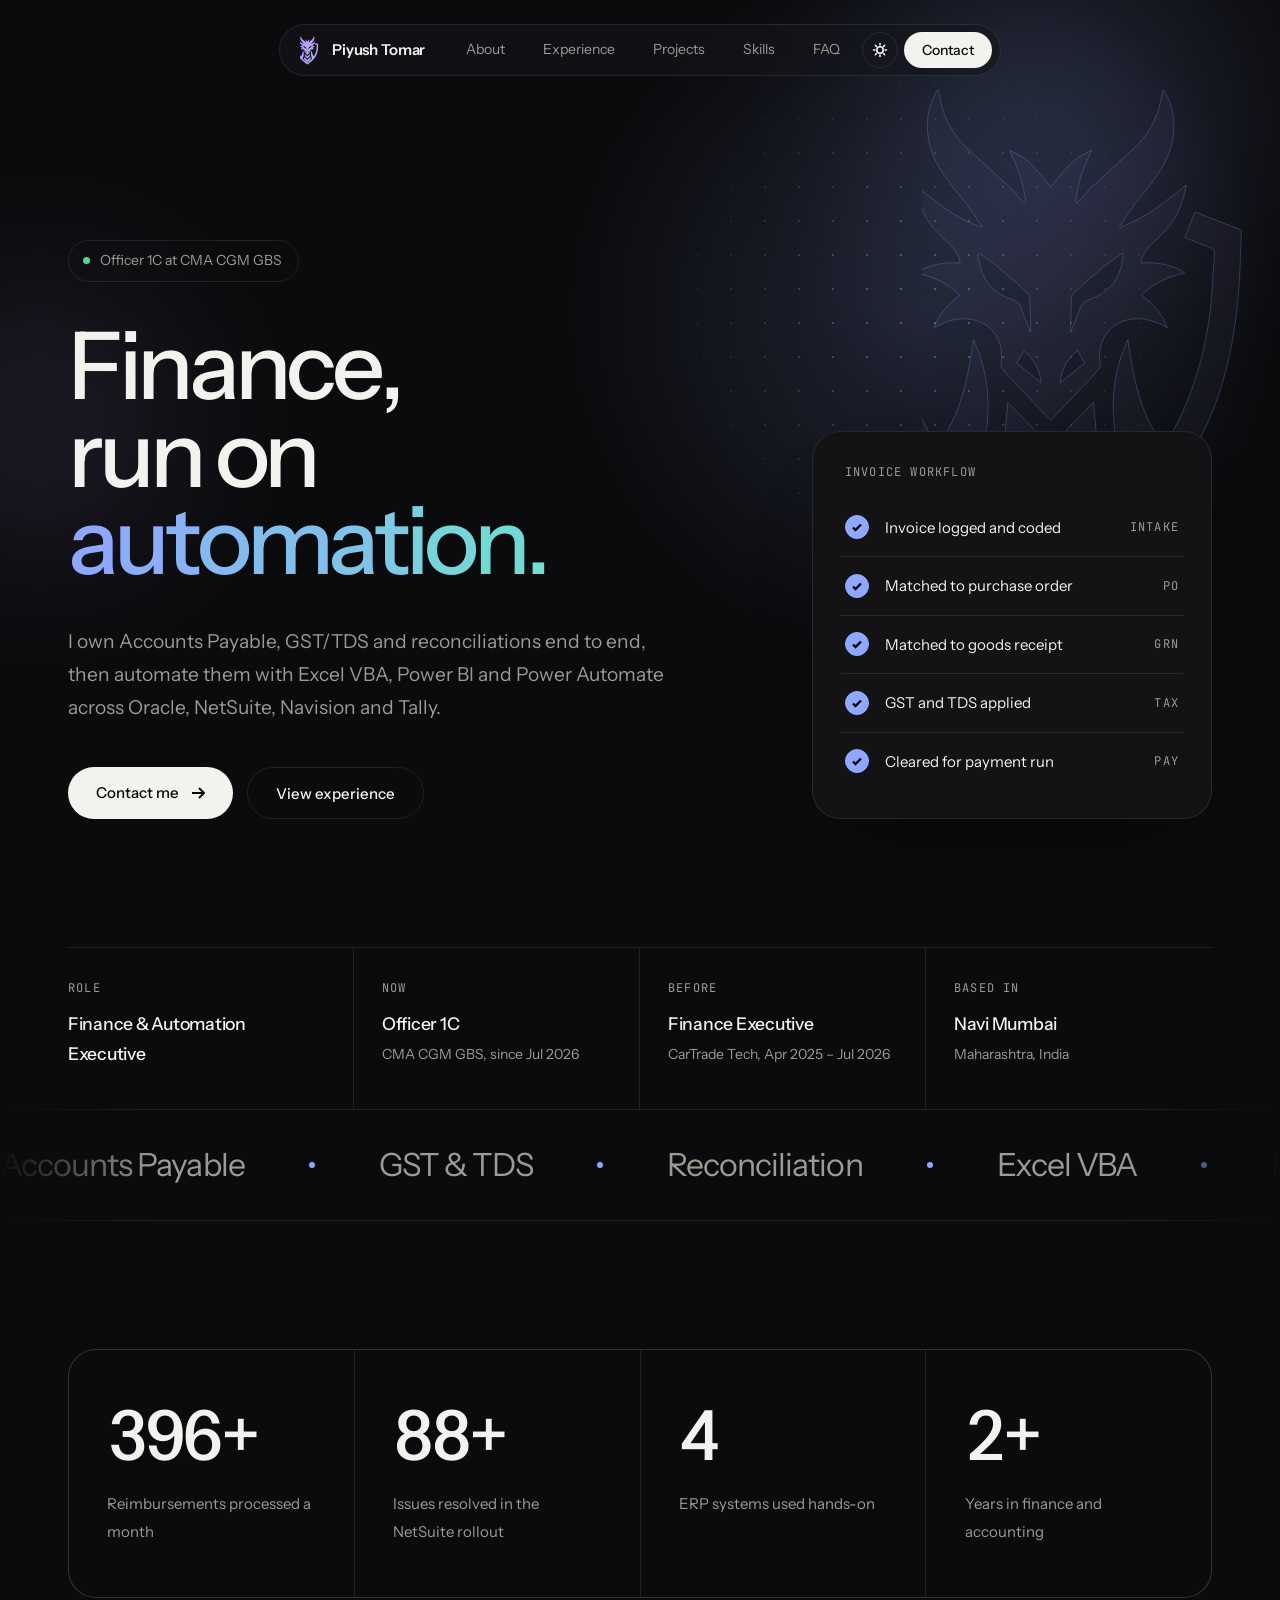
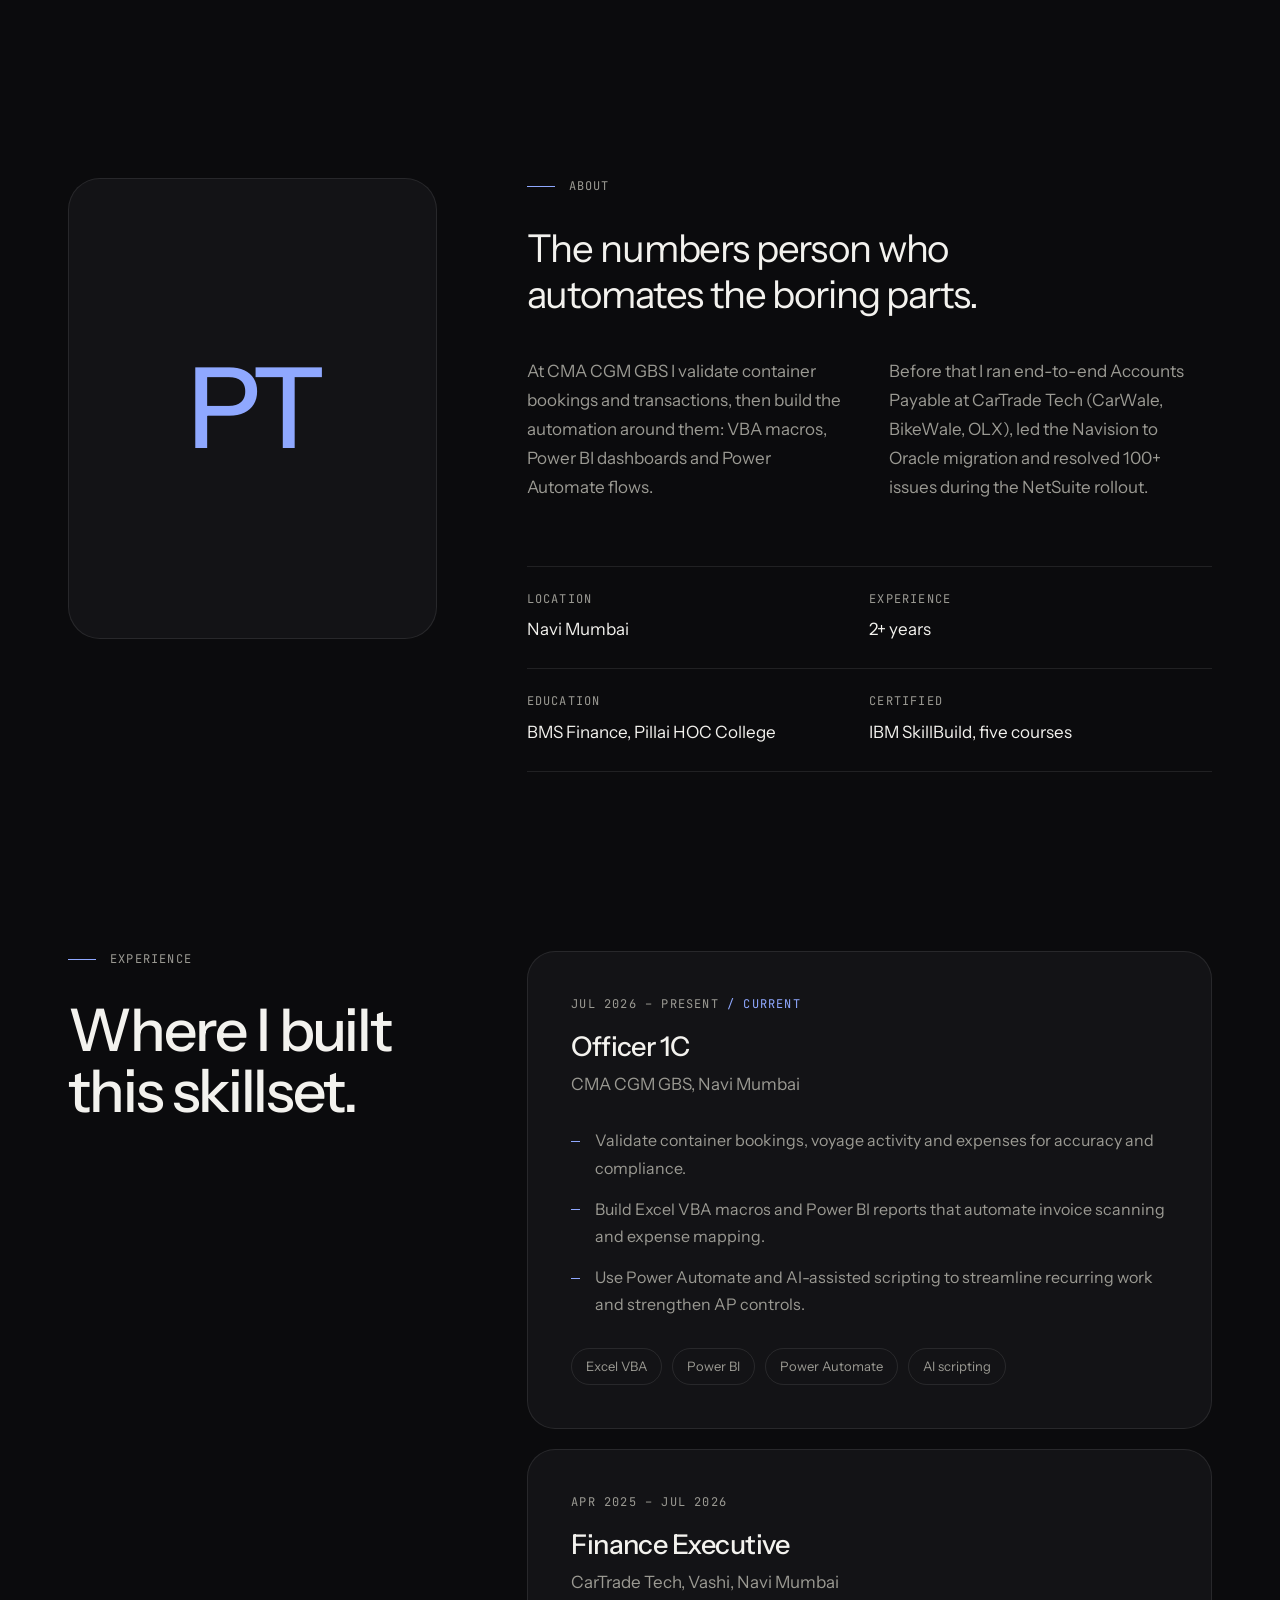
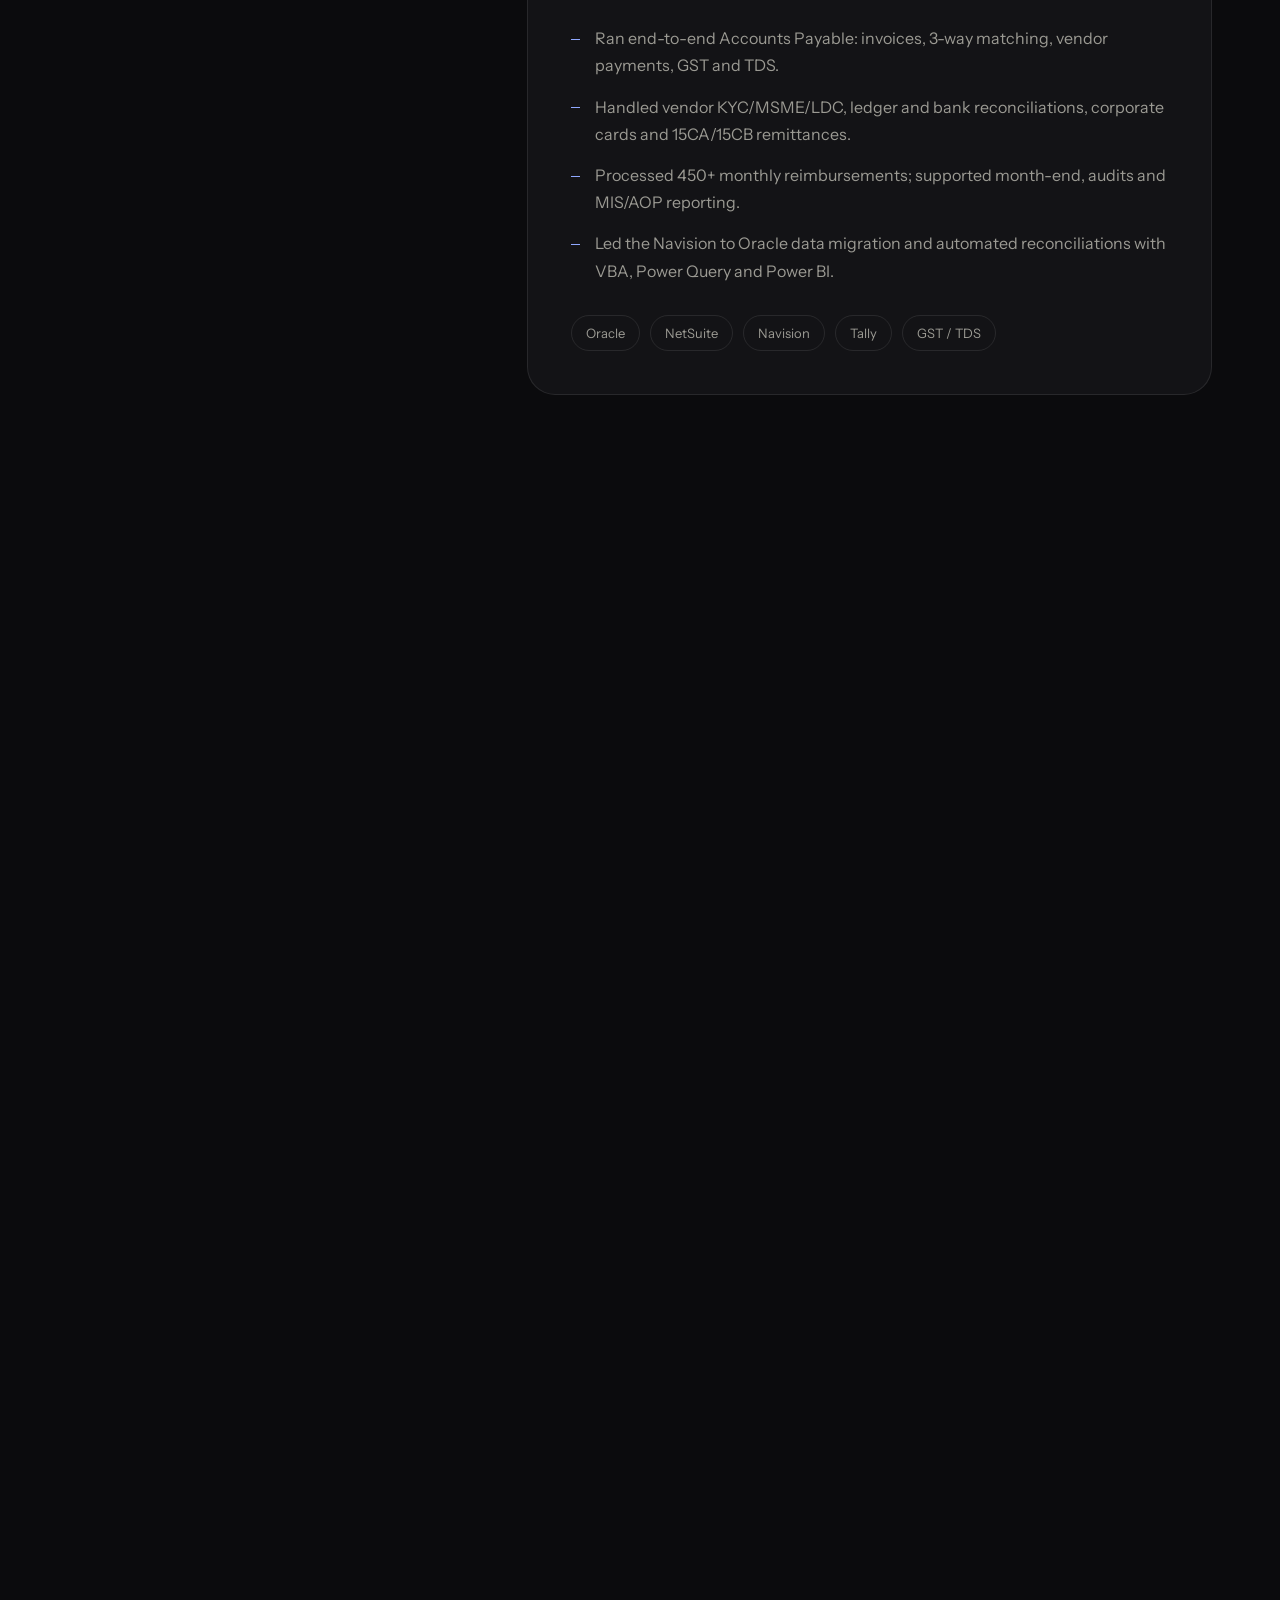
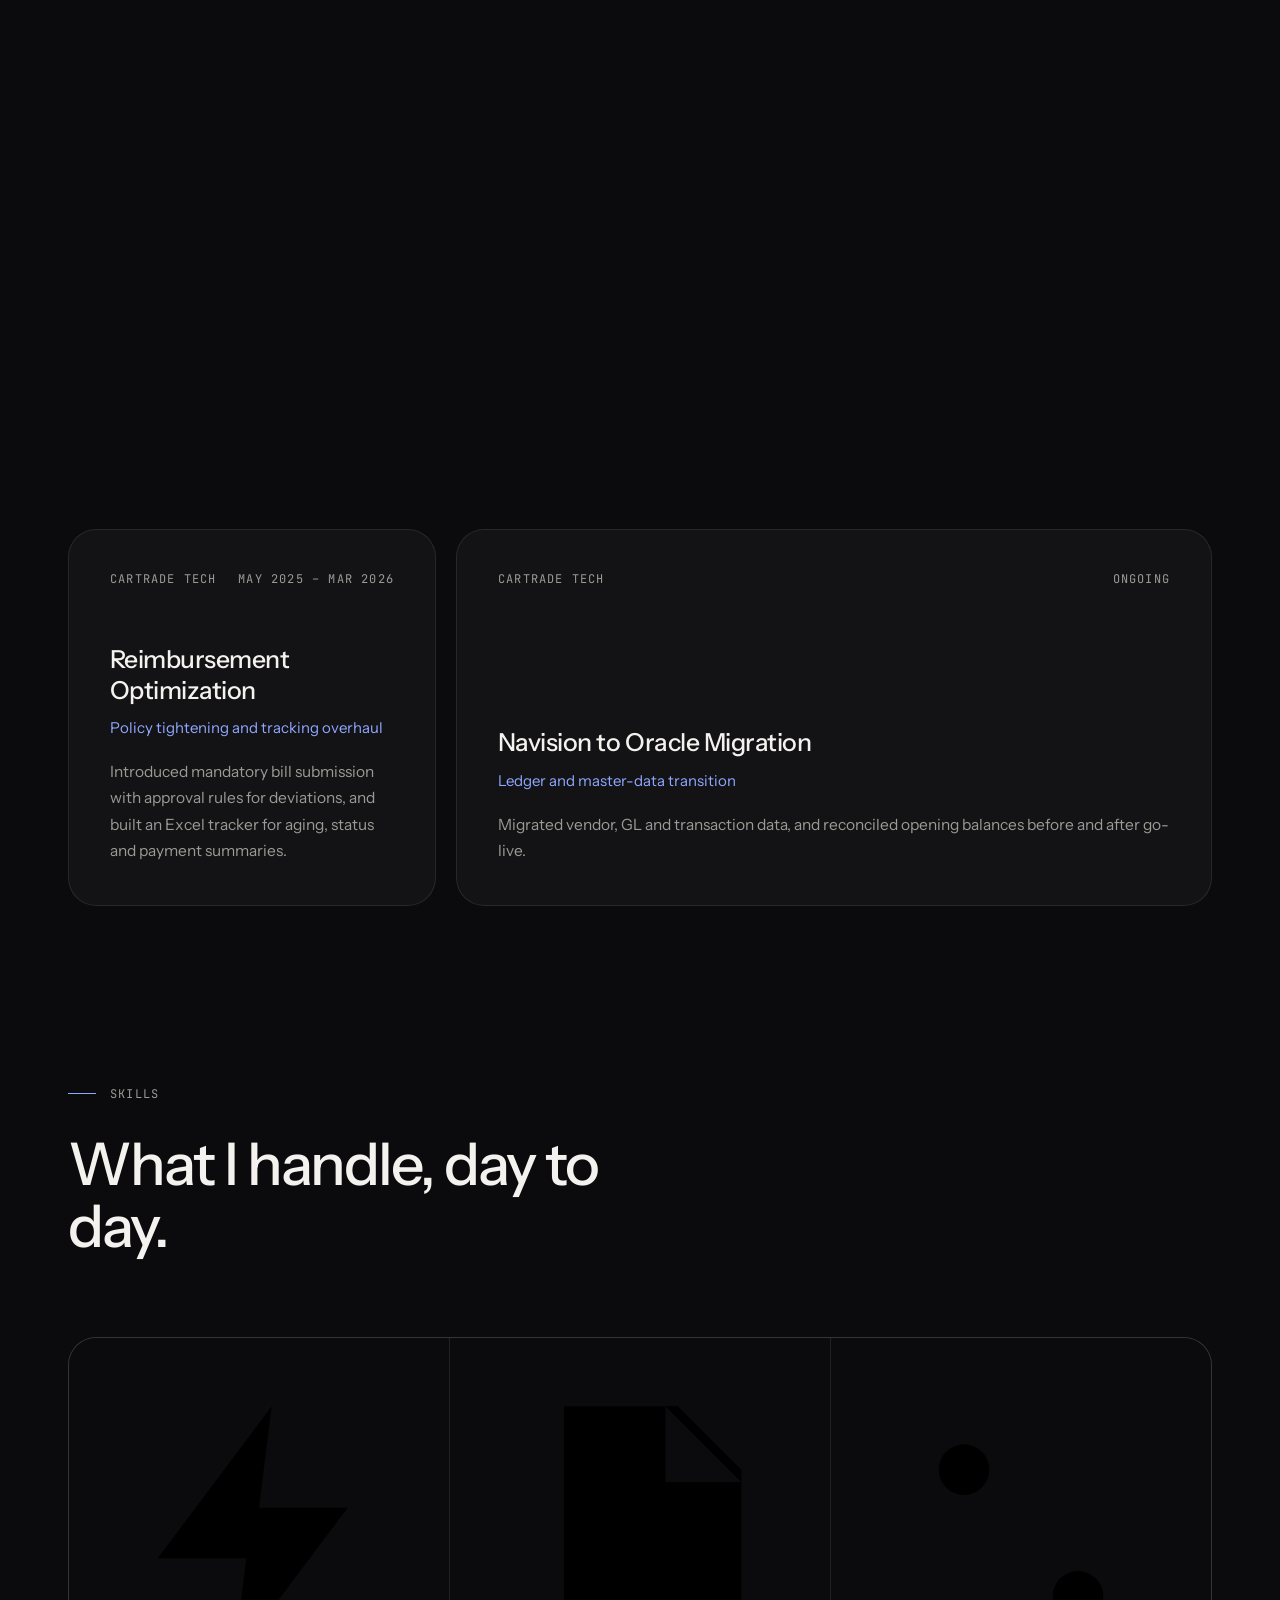
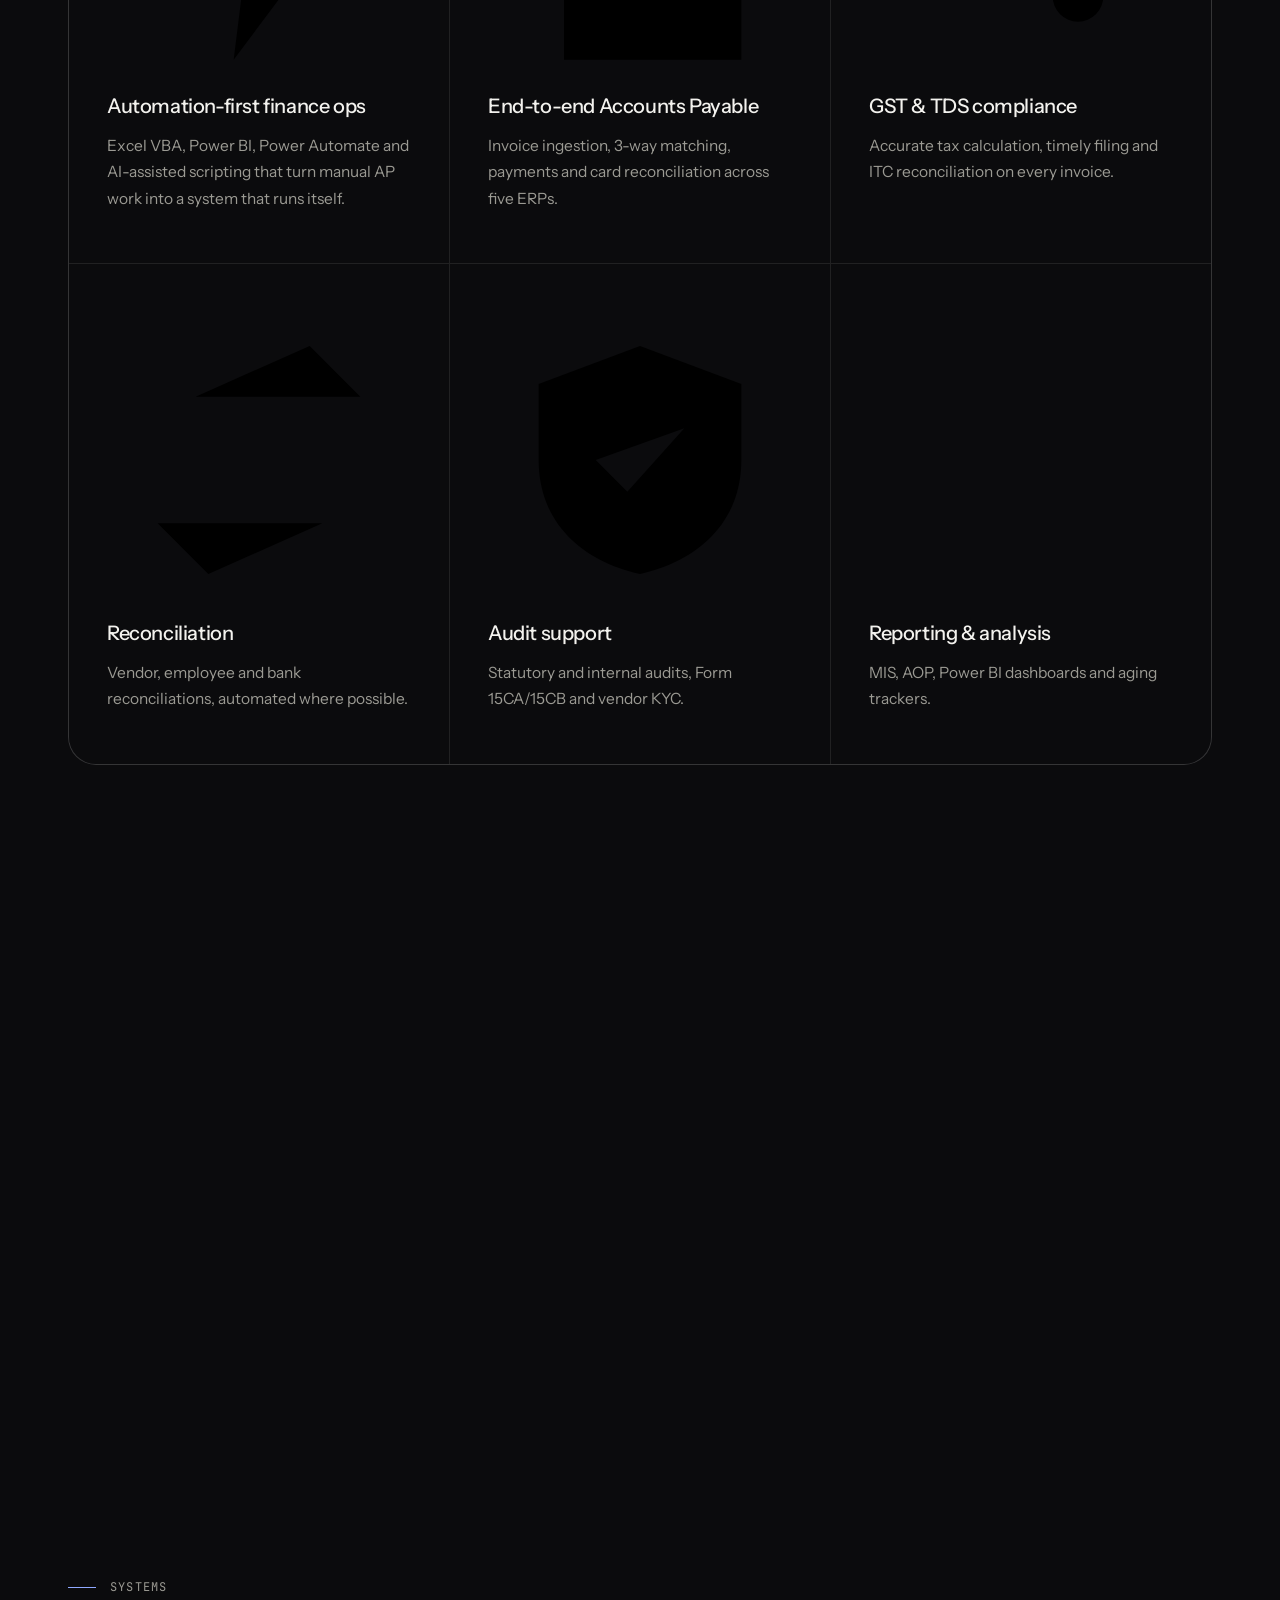
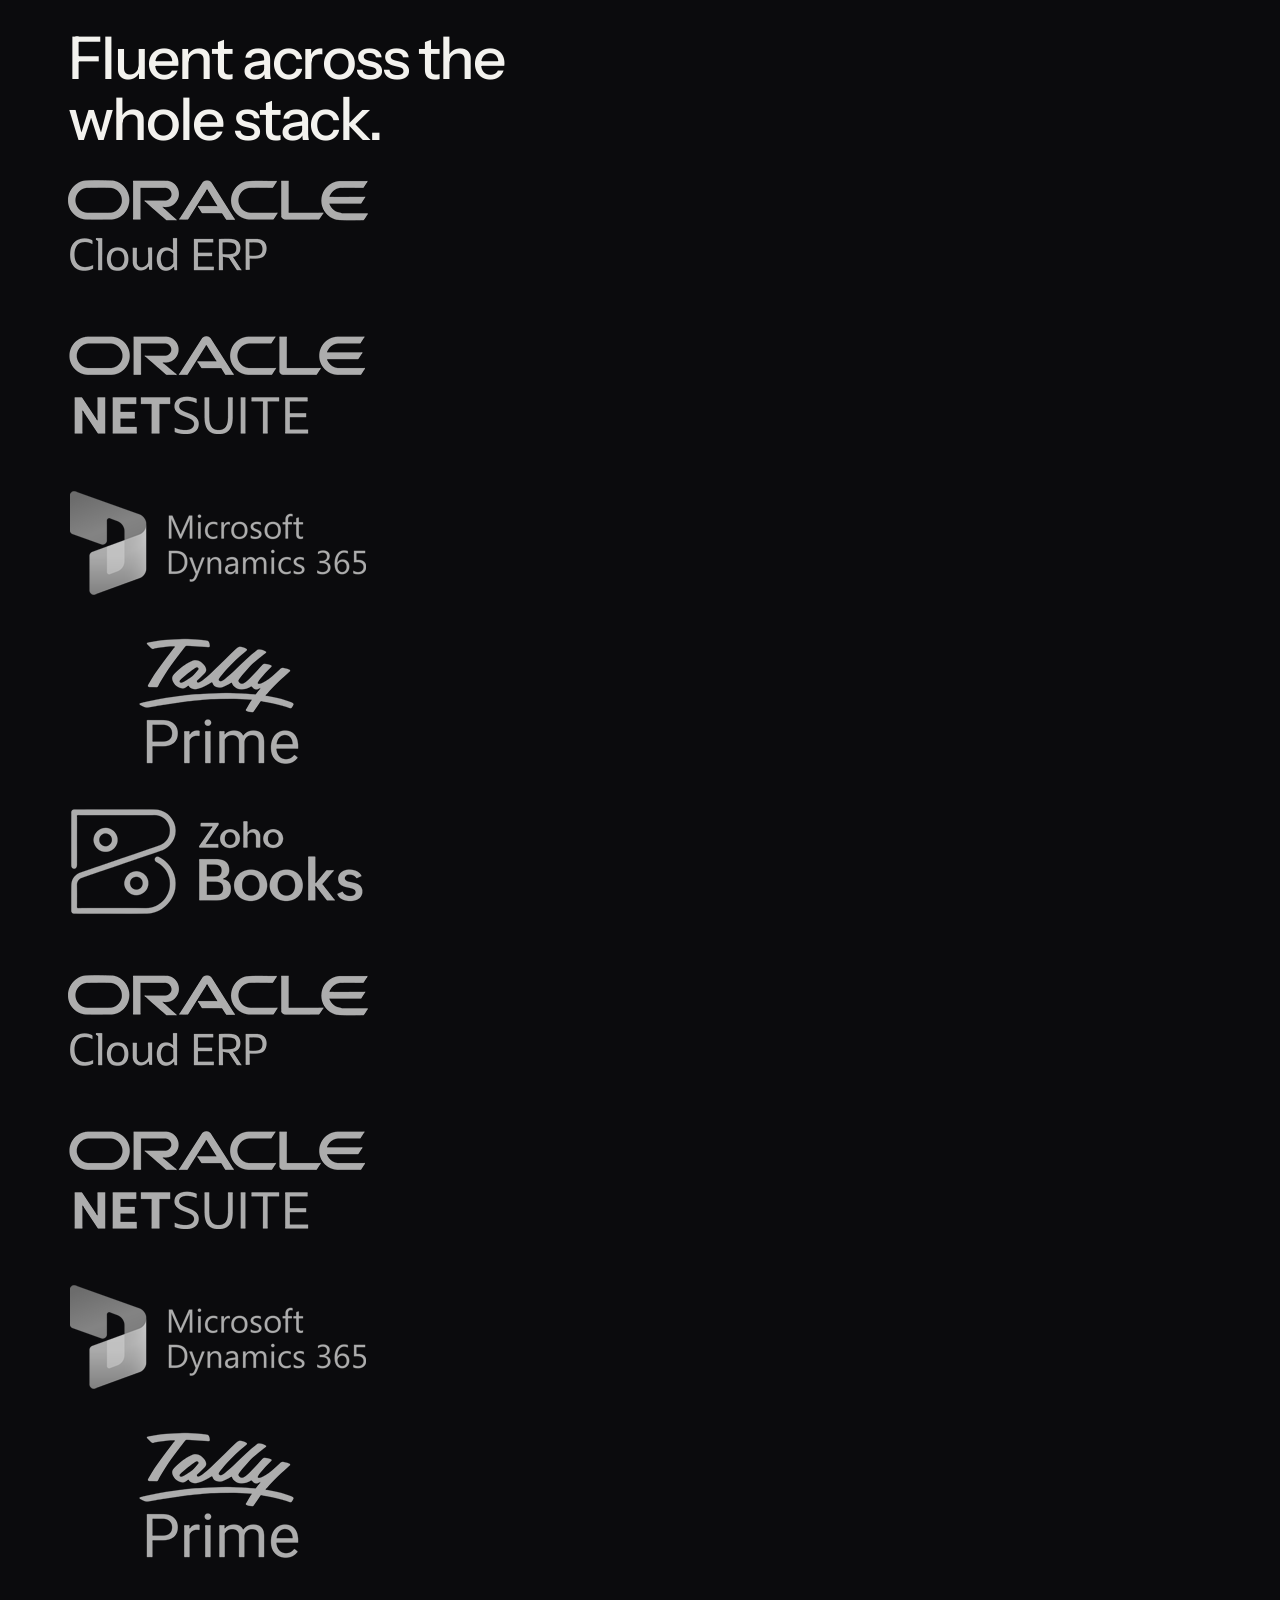
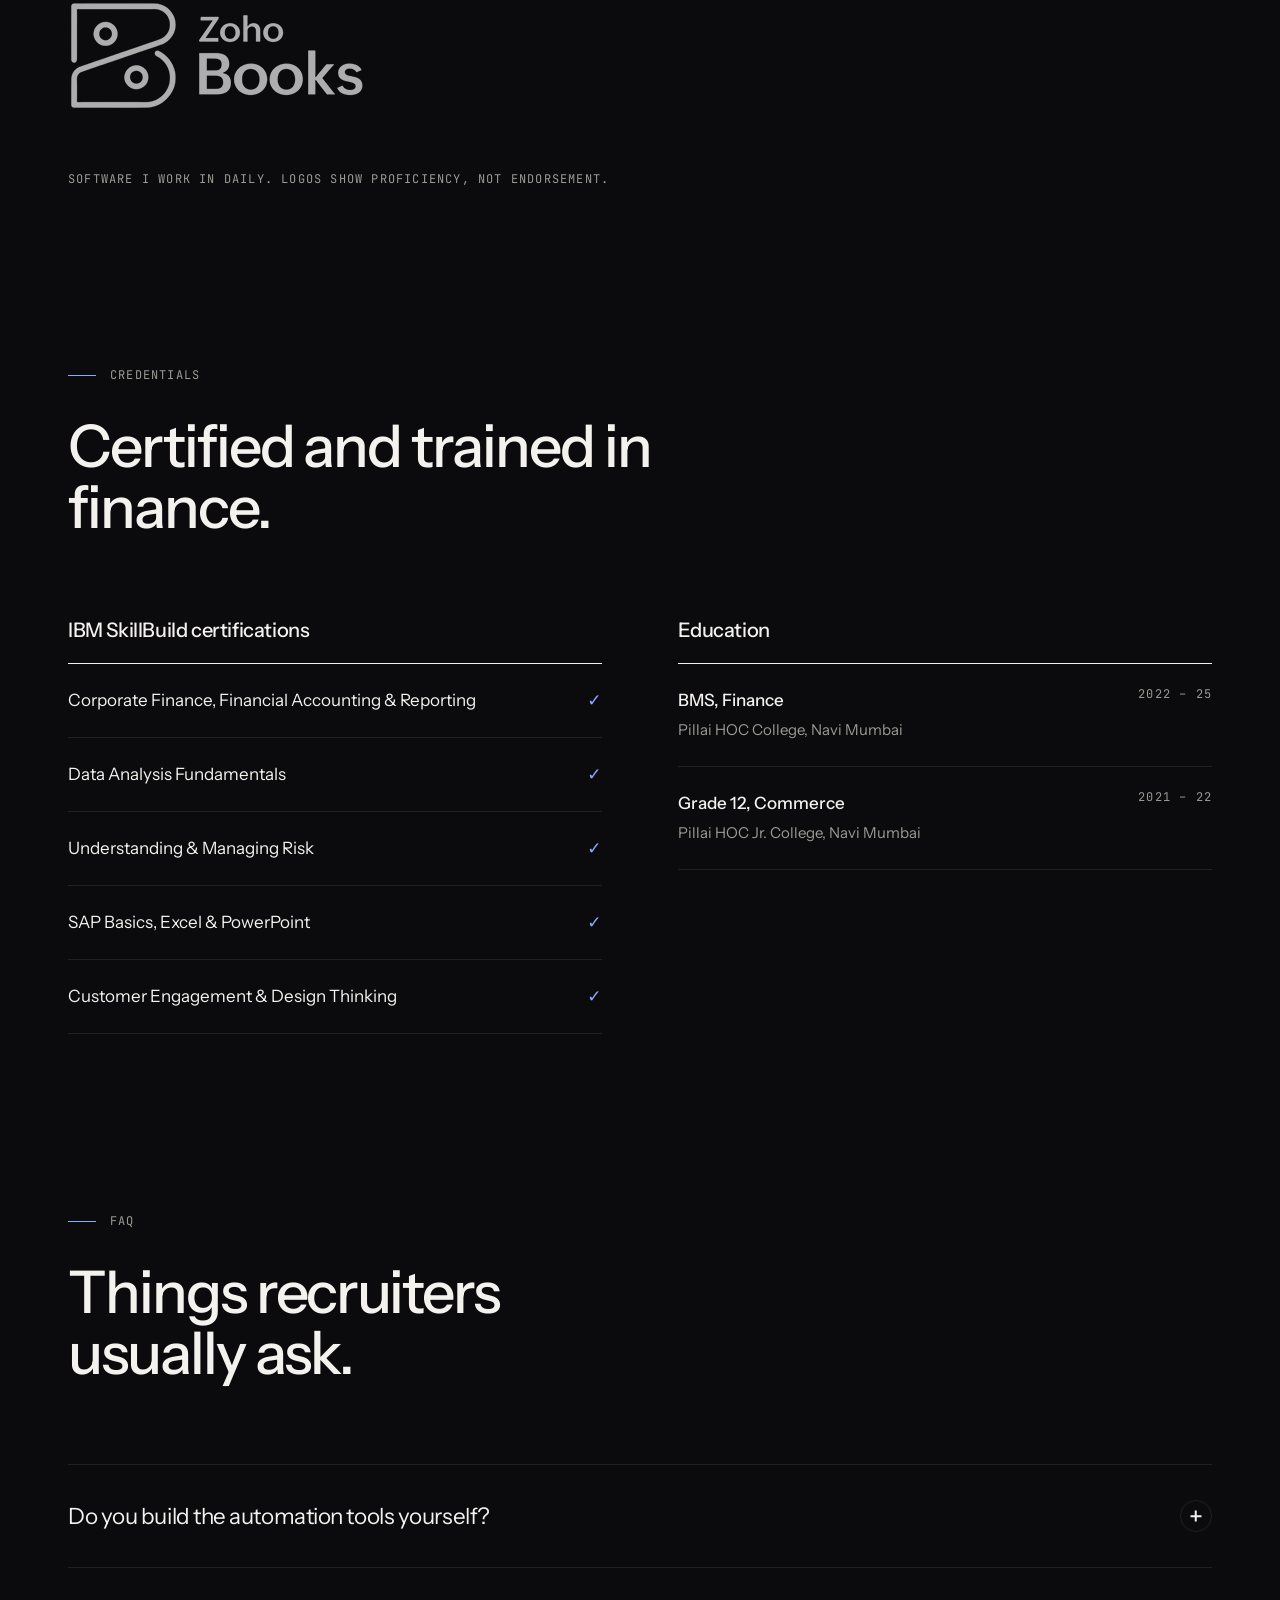
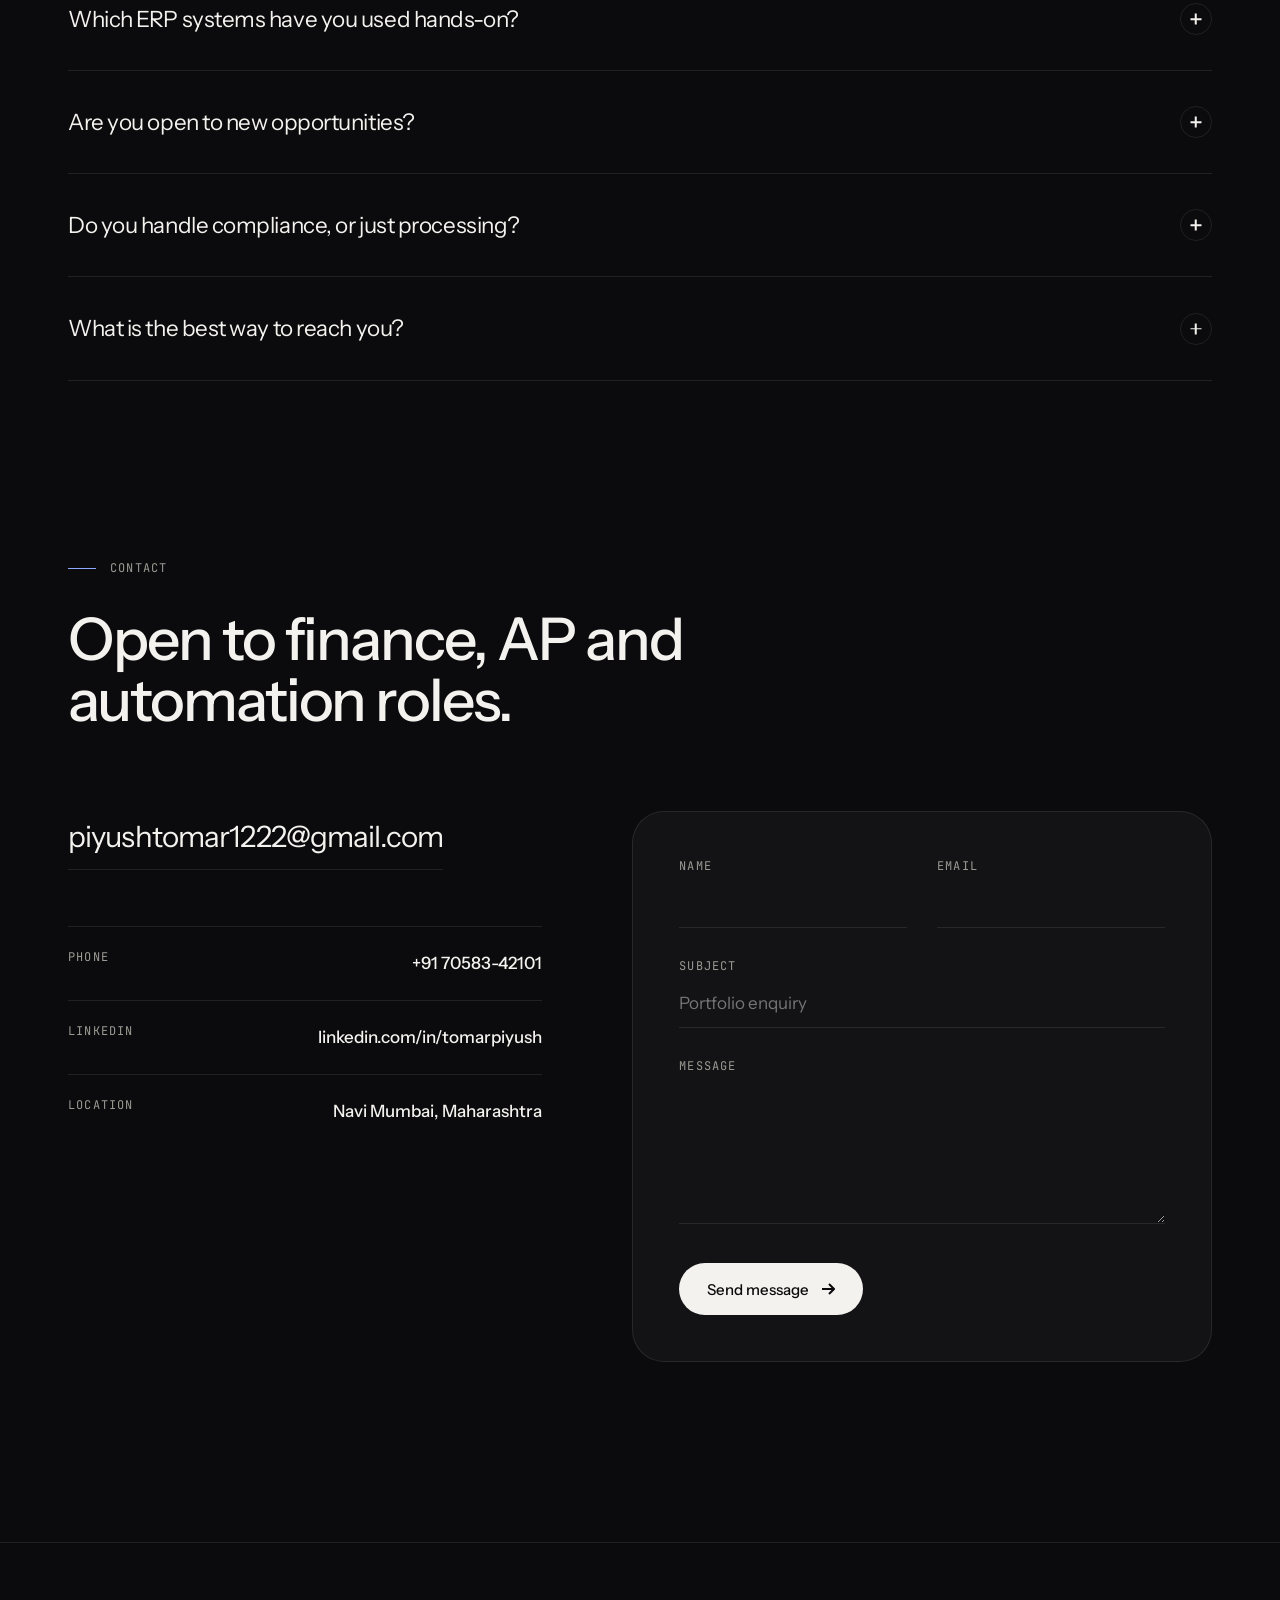
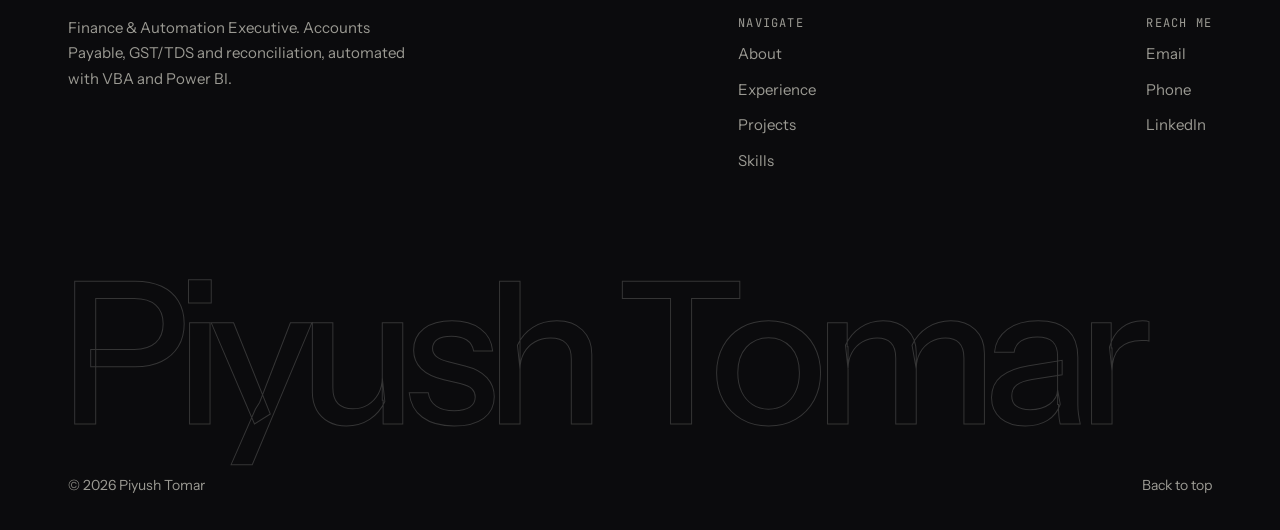
==== commit 418ddd5c: "Add files via upload" ====
--- a/index.html
+++ b/index.html
@@ -78,9 +78,9 @@
 </div></div></section>
 
 <section class="sec" id="projects"><div class="wrap"><div class="rv"><div class="eyebrow mono">Projects</div><h2>Beyond day-to-day operations.</h2></div><div class="bento"><article class="bc rv"><div class="top mono"><span>CMA CGM GBS</span><span>2026 – now</span></div><h3>AI-Assisted AP Automation Suite</h3><div class="sb">Excel VBA, Power BI, Power Automate</div><p>Automated invoice scanning, expense mapping and reporting, with scripted validation checks that tighten AP controls.</p></article><article class="bc rv"><div class="top mono"><span>CarTrade Tech</span><span>Aug – Nov 2025</span></div><h3>Oracle NetSuite Implementation</h3><div class="sb">Employee expense module: migration and UAT</div><p>Set up opening balances for employee advances, found and fixed 100+ issues, and supported UAT through a smooth go-live.</p></article><article class="bc rv"><div class="top mono"><span>CarTrade Tech</span><span>May 2025 – Mar 2026</span></div><h3>Reimbursement Optimization</h3><div class="sb">Policy tightening and tracking overhaul</div><p>Introduced mandatory bill submission with approval rules for deviations, and built an Excel tracker for aging, status and payment summaries.</p></article><article class="bc rv"><div class="top mono"><span>CarTrade Tech</span><span>Ongoing</span></div><h3>Navision to Oracle Migration</h3><div class="sb">Ledger and master-data transition</div><p>Migrated vendor, GL and transaction data, and reconciled opening balances before and after go-live.</p></article></div></div></section>
-<section class="sec" id="skills"><div class="wrap"><div class="rv"><div class="eyebrow mono">Skills</div><h2>What I handle, day to day.</h2></div><div class="sk rv"><article class="sc"><span class="mono">01</span><h3>Automation-first finance ops</h3><p>Excel VBA, Power BI, Power Automate and AI-assisted scripting that turn manual AP work into a system that runs itself.</p></article><article class="sc"><span class="mono">02</span><h3>End-to-end Accounts Payable</h3><p>Invoice ingestion, 3-way matching, payments and card reconciliation across five ERPs.</p></article><article class="sc"><span class="mono">03</span><h3>GST &amp; TDS compliance</h3><p>Accurate tax calculation, timely filing and ITC reconciliation on every invoice.</p></article><article class="sc"><span class="mono">04</span><h3>Reconciliation</h3><p>Vendor, employee and bank reconciliations, automated where possible.</p></article><article class="sc"><span class="mono">05</span><h3>Audit support</h3><p>Statutory and internal audits, Form 15CA/15CB and vendor KYC.</p></article><article class="sc"><span class="mono">06</span><h3>Reporting &amp; analysis</h3><p>MIS, AOP, Power BI dashboards and aging trackers.</p></article></div></div></section>
+<section class="sec" id="skills"><div class="wrap"><div class="rv"><div class="eyebrow mono">Skills</div><h2>What I handle, day to day.</h2></div><div class="sk rv"><article class="sc" style="--c:var(--acc)"><span class="ico"><svg viewBox="0 0 24 24" aria-hidden="true"><path d="M13 2L4 14h7l-1 8 9-12h-7l1-8z"/></svg></span><h3>Automation-first finance ops</h3><p>Excel VBA, Power BI, Power Automate and AI-assisted scripting that turn manual AP work into a system that runs itself.</p></article><article class="sc" style="--c:var(--acc2)"><span class="ico"><svg viewBox="0 0 24 24" aria-hidden="true"><path d="M6 2h9l5 5v15H6zM14 2v6h6M9 13h8M9 17h6"/></svg></span><h3>End-to-end Accounts Payable</h3><p>Invoice ingestion, 3-way matching, payments and card reconciliation across five ERPs.</p></article><article class="sc" style="--c:var(--acc3)"><span class="ico"><svg viewBox="0 0 24 24" aria-hidden="true"><path d="M19 5L5 19M7.5 9a2 2 0 100-4 2 2 0 000 4zM16.5 19a2 2 0 100-4 2 2 0 000 4z"/></svg></span><h3>GST &amp; TDS compliance</h3><p>Accurate tax calculation, timely filing and ITC reconciliation on every invoice.</p></article><article class="sc" style="--c:var(--acc)"><span class="ico"><svg viewBox="0 0 24 24" aria-hidden="true"><path d="M7 7h13l-4-4M17 17H4l4 4"/></svg></span><h3>Reconciliation</h3><p>Vendor, employee and bank reconciliations, automated where possible.</p></article><article class="sc" style="--c:var(--acc2)"><span class="ico"><svg viewBox="0 0 24 24" aria-hidden="true"><path d="M12 3l8 3v6c0 5-3.5 8-8 9-4.5-1-8-4-8-9V6zM8.5 12l2.5 2.5 4.5-5"/></svg></span><h3>Audit support</h3><p>Statutory and internal audits, Form 15CA/15CB and vendor KYC.</p></article><article class="sc" style="--c:var(--acc3)"><span class="ico"><svg viewBox="0 0 24 24" aria-hidden="true"><path d="M4 20V10M10 20V4M16 20v-8M22 20H2"/></svg></span><h3>Reporting &amp; analysis</h3><p>MIS, AOP, Power BI dashboards and aging trackers.</p></article></div></div></section>
 <section class="sec" id="process"><div class="wrap"><div class="rv"><div class="eyebrow mono">Process</div><h2>From invoice to close in three moves.</h2></div><div class="pr rv"><div class="ps"><div class="nb">1</div><h3>Catch it at intake</h3><p>Every invoice is logged, coded and checked against PO and GRN before it nears a payment run.</p></div><div class="ps"><div class="nb">2</div><h3>Match, tax, reconcile</h3><p>3-way matching, GST/TDS and vendor reconciliation happen in one pass, not as an afterthought.</p></div><div class="ps"><div class="nb">3</div><h3>Close it clean</h3><p>Books stay audit-ready all year, so month-end and audits move without a scramble.</p></div></div></div></section>
-<section class="sec" id="tools"><div class="wrap"><div class="rv"><div class="eyebrow mono">Systems</div><h2>Fluent across the whole stack.</h2></div><div class="tools rv"><div class="tool"><img src="assets/oracle-fusion.png" alt="Oracle Cloud ERP" loading="lazy" width="150" height="75"></div><div class="tool"><img src="assets/netsuite.png" alt="Oracle NetSuite" loading="lazy" width="150" height="75"></div><div class="tool"><img src="assets/navision.png" alt="Microsoft Dynamics 365 (Navision)" loading="lazy" width="150" height="75"></div><div class="tool"><img src="assets/tally.png" alt="Tally Prime" loading="lazy" width="150" height="75"></div><div class="tool"><img src="assets/zohobooks.png" alt="Zoho Books" loading="lazy" width="150" height="75"></div></div><p class="tools-note mono rv">Software I work in daily. Logos show proficiency, not endorsement.</p></div></section>
+<section class="sec" id="tools"><div class="wrap"><div class="rv"><div class="eyebrow mono">Systems</div><h2>Fluent across the whole stack.</h2></div><div class="lm rv"><div class="lt"><div class="ls"><div class="logo"><img src="assets/oracle-fusion.png" alt="Oracle Cloud ERP" loading="lazy"></div><div class="logo"><img src="assets/netsuite.png" alt="Oracle NetSuite" loading="lazy"></div><div class="logo"><img src="assets/navision.png" alt="Microsoft Dynamics 365 (Navision)" loading="lazy"></div><div class="logo"><img src="assets/tally.png" alt="Tally Prime" loading="lazy"></div><div class="logo"><img src="assets/zohobooks.png" alt="Zoho Books" loading="lazy"></div></div><div class="ls" aria-hidden="true"><div class="logo"><img src="assets/oracle-fusion.png" alt="" loading="lazy"></div><div class="logo"><img src="assets/netsuite.png" alt="" loading="lazy"></div><div class="logo"><img src="assets/navision.png" alt="" loading="lazy"></div><div class="logo"><img src="assets/tally.png" alt="" loading="lazy"></div><div class="logo"><img src="assets/zohobooks.png" alt="" loading="lazy"></div></div></div></div><p class="tools-note mono rv">Software I work in daily. Logos show proficiency, not endorsement.</p></div></section>
 <section class="sec" id="credentials"><div class="wrap"><div class="rv"><div class="eyebrow mono">Credentials</div><h2>Certified and trained in finance.</h2></div><div class="cr rv"><div><h3>IBM SkillBuild certifications</h3><div class="rw"><span style="color:var(--ink);font-size:17px">Corporate Finance, Financial Accounting &amp; Reporting</span><em aria-label="Completed">✓</em></div><div class="rw"><span style="color:var(--ink);font-size:17px">Data Analysis Fundamentals</span><em aria-label="Completed">✓</em></div><div class="rw"><span style="color:var(--ink);font-size:17px">Understanding &amp; Managing Risk</span><em aria-label="Completed">✓</em></div><div class="rw"><span style="color:var(--ink);font-size:17px">SAP Basics, Excel &amp; PowerPoint</span><em aria-label="Completed">✓</em></div><div class="rw"><span style="color:var(--ink);font-size:17px">Customer Engagement &amp; Design Thinking</span><em aria-label="Completed">✓</em></div></div><div><h3>Education</h3><div class="rw"><div><b>BMS, Finance</b><span>Pillai HOC College, Navi Mumbai</span></div><small class="mono">2022 – 25</small></div><div class="rw"><div><b>Grade 12, Commerce</b><span>Pillai HOC Jr. College, Navi Mumbai</span></div><small class="mono">2021 – 22</small></div></div></div></div></section>
 <section class="sec" id="faq"><div class="wrap"><div class="rv"><div class="eyebrow mono">FAQ</div><h2>Things recruiters usually ask.</h2></div><div class="faq rv"><details name="faq"><summary>Do you build the automation tools yourself?<i></i></summary><p>Yes: Excel VBA macros, Power BI dashboards and Power Automate flows, plus AI-assisted scripting for AP controls. I build the tool and run the process it automates.</p></details><details name="faq"><summary>Which ERP systems have you used hands-on?<i></i></summary><p>Oracle Financials, Oracle NetSuite, Navision, Tally and Zoho Books, including a live Navision to Oracle migration.</p></details><details name="faq"><summary>Are you open to new opportunities?<i></i></summary><p>Open to the right conversation. I am currently employed and would serve a standard notice period.</p></details><details name="faq"><summary>Do you handle compliance, or just processing?<i></i></summary><p>Both: GST/TDS, KYC/MSME/LDC, Form 15CA/15CB and audit-ready documentation, increasingly automated.</p></details><details name="faq"><summary>What is the best way to reach you?<i></i></summary><p>Email <a href="mailto:piyushtomar1222@gmail.com">piyushtomar1222@gmail.com</a> or call <a href="tel:+917058342101">+91 70583-42101</a>. I reply promptly.</p></details></div></div></section>
 
--- a/assets/style.css
+++ b/assets/style.css
@@ -1,257 +1,222 @@
-/* ==========================================================================
-   Piyush Tomar — Swiss style
-   12-column modular grid · grotesque sans · black on white · one red accent
-   Tokens live in :root. Change them and the whole site (and vault) follows.
-   ========================================================================== */
-:root{
-  --paper:#ffffff;
-  --ink:#0a0a0a;
-  --grey:#5f5f5f;
-  --mute:#8c8c8c;
-  --rule:#d9d9d9;
-  --tint:#f3f3f1;
-  --red:#e30613;
-  --sans:'Archivo','Helvetica Neue',Helvetica,'Nimbus Sans',Arial,sans-serif;
-  --gutter:24px;
-  --edge:clamp(16px,3.2vw,48px);
-  --max:1480px;
-  --rule-w:2px;
+/* Piyush Tomar portfolio. Tokens first, then components. */
+:root{--bg:#0b0b0d;--ink:#f3f2ee;--mut:#9b9a93;--line:rgba(255,255,255,.09);--card:#131316;--glass:rgba(22,22,26,.62);--acc:#8fa8ff;--acc2:#c39bff;--acc3:#6fe0d0;--accink:#0b0b0d;--ease:cubic-bezier(.16,1,.3,1);--sec:clamp(112px,14vw,208px)}
+html[data-theme=light]{--bg:#f5f4f0;--ink:#121214;--mut:#5b5a54;--line:rgba(0,0,0,.1);--card:#fff;--glass:rgba(255,255,255,.72);--acc:#3a55d6;--acc2:#7a4fe0;--acc3:#0e9a8a;--accink:#fff}
+*{box-sizing:border-box}html{scroll-behavior:smooth;scroll-padding-top:90px}
+body{margin:0;background:var(--bg);color:var(--ink);font:17px/1.7 'Instrument Sans',system-ui,-apple-system,'Segoe UI',Helvetica,Arial,sans-serif;overflow-x:clip;-webkit-font-smoothing:antialiased;transition:background .5s,color .5s}
+a{color:inherit;text-decoration:none}p{margin:0}
+h1,h2,h3{font-weight:500;letter-spacing:-.035em;margin:0;line-height:1.04}
+h2{font-size:clamp(2.3rem,4.6vw,4rem);max-width:15ch}h3{font-size:1.25rem;letter-spacing:-.02em;line-height:1.25}
+.mono{font:400 12px/1.4 'JetBrains Mono',ui-monospace,Menlo,monospace;letter-spacing:.1em;text-transform:uppercase;color:var(--mut)}
+.wrap{max-width:1240px;margin:0 auto;padding:0 clamp(22px,4vw,48px)}
+.sec{padding-top:var(--sec)}
+.eyebrow{display:flex;align-items:center;gap:14px;margin-bottom:32px}.eyebrow:before{content:'';width:28px;height:1px;background:var(--acc)}
+.grad{background:linear-gradient(100deg,var(--acc),var(--acc2) 55%,var(--acc3));-webkit-background-clip:text;background-clip:text;color:transparent;background-size:200% 100%;animation:gshift 8s ease-in-out infinite alternate}
+@keyframes gshift{to{background-position:100% 0}}
+.skip{position:absolute;left:-999px}.skip:focus{left:12px;top:12px;z-index:300;background:var(--ink);color:var(--bg);padding:10px 16px;border-radius:8px}
+:focus-visible{outline:2px solid var(--acc);outline-offset:3px}
+
+/* ---------- Loader ---------- */
+.ld{position:fixed;inset:0;z-index:200;background:#09090c;color:#f3f2ee;display:flex;align-items:center;justify-content:center;overflow:hidden;clip-path:inset(0 0 0 0);transition:clip-path 1.1s cubic-bezier(.76,0,.24,1),visibility 0s 1.1s}
+.ld.out{clip-path:inset(0 0 100% 0);visibility:hidden;pointer-events:none}
+.ld .blob{position:absolute;border-radius:50%;filter:blur(70px);opacity:.5;mix-blend-mode:screen;will-change:transform}
+.ld .b1{width:56vmax;height:56vmax;left:-14vmax;top:-18vmax;background:radial-gradient(closest-side,#4b63ff,transparent);animation:bl1 9s ease-in-out infinite alternate}
+.ld .b2{width:50vmax;height:50vmax;right:-16vmax;bottom:-20vmax;background:radial-gradient(closest-side,#9b5cff,transparent);animation:bl2 11s ease-in-out infinite alternate}
+.ld .b3{width:34vmax;height:34vmax;left:38%;top:48%;background:radial-gradient(closest-side,#18c2b0,transparent);opacity:.32;animation:bl3 8s ease-in-out infinite alternate}
+@keyframes bl1{to{transform:translate(22vmax,14vmax) scale(1.15)}}@keyframes bl2{to{transform:translate(-20vmax,-12vmax) scale(1.2)}}@keyframes bl3{to{transform:translate(-14vmax,-18vmax) scale(.8)}}
+.ld .grain{position:absolute;inset:0;background:radial-gradient(circle at 50% 50%,transparent 30%,rgba(9,9,12,.85) 100%)}
+.ld .stage{position:relative;width:200px;height:200px;display:grid;place-items:center;opacity:0;animation:fadein .8s .1s forwards}
+.ld .ring{position:absolute;inset:0;border-radius:50%;background:conic-gradient(from 0deg,transparent 0 55%,#8fa8ff,#c39bff,#6fe0d0,transparent);-webkit-mask:radial-gradient(farthest-side,transparent calc(100% - 2px),#000 calc(100% - 1px));mask:radial-gradient(farthest-side,transparent calc(100% - 2px),#000 calc(100% - 1px));animation:spin 2.4s linear infinite}
+.ld .ring.r2{inset:-22px;opacity:.35;animation-duration:5s;animation-direction:reverse}
+@keyframes spin{to{transform:rotate(360deg)}}@keyframes fadein{to{opacity:1}}
+@keyframes draw{to{stroke-dashoffset:0}}
+.ld .n{position:absolute;left:clamp(22px,4vw,48px);bottom:34px;font:500 clamp(3.2rem,9vw,7rem)/1 'JetBrains Mono',monospace;letter-spacing:-.05em;background:linear-gradient(180deg,#fff,rgba(255,255,255,.35));-webkit-background-clip:text;background-clip:text;color:transparent}
+.ld .nm{position:absolute;right:clamp(22px,4vw,48px);bottom:46px;text-align:right;font:400 12px/1.8 'JetBrains Mono',monospace;letter-spacing:.14em;text-transform:uppercase;color:#a3a2ab;opacity:0;animation:fadein 1s .6s forwards}
+.ld .nm b{display:block;font-weight:500;background:linear-gradient(90deg,#8fa8ff,#fff,#c39bff,#8fa8ff);background-size:250% 100%;-webkit-background-clip:text;background-clip:text;color:transparent;animation:shim 3s linear infinite}
+@keyframes shim{to{background-position:-250% 0}}
+.ld .bar{position:absolute;left:0;bottom:0;height:3px;width:0;background:linear-gradient(90deg,#4b63ff,#c39bff,#6fe0d0);box-shadow:0 0 24px 2px rgba(143,168,255,.7)}
+
+/* ---------- Nav ---------- */
+.nav{position:sticky;top:16px;z-index:60;display:flex;justify-content:center;padding:0 16px;height:64px;margin-bottom:-64px;pointer-events:none}
+.pill{pointer-events:auto;display:flex;align-items:center;gap:6px;padding:8px 8px 8px 20px;border-radius:999px;background:var(--glass);backdrop-filter:blur(18px) saturate(1.4);-webkit-backdrop-filter:blur(18px) saturate(1.4);border:1px solid var(--line);margin-top:8px;height:52px;max-width:100%}
+.brand{display:flex;align-items:center;gap:10px;font-weight:600;letter-spacing:-.01em;margin-right:18px;font-size:15px;white-space:nowrap}
+.brand svg{width:22px;height:29px;fill:url(#lg);transition:transform .6s var(--ease),filter .4s}.brand:hover svg{transform:rotate(-8deg) scale(1.12);filter:drop-shadow(0 0 8px var(--acc))}
+.nl{padding:7px 16px;border-radius:999px;font-size:14px;color:var(--mut);transition:color .25s,background .25s}.nl:hover{color:var(--ink)}.nl.on{color:var(--ink);background:var(--line)}
+.ib{width:36px;height:36px;border-radius:50%;border:1px solid var(--line);background:transparent;color:var(--ink);display:grid;place-items:center;cursor:pointer;padding:0;transition:transform .4s,border-color .3s}
+.ib:hover{transform:rotate(20deg);border-color:var(--mut)}.ib svg{width:16px;height:16px;fill:none;stroke:currentColor;stroke-width:1.6;stroke-linecap:round}
+.burger{display:none}
+.prog{position:fixed;top:0;left:0;height:2px;width:0;background:linear-gradient(90deg,var(--acc),var(--acc2),var(--acc3));z-index:90}
+.sheet{position:fixed;inset:0;z-index:55;background:var(--bg);display:flex;flex-direction:column;justify-content:center;gap:10px;padding:40px;visibility:hidden;opacity:0;transition:opacity .35s,visibility 0s .35s}
+.sheet.open{visibility:visible;opacity:1;transition:opacity .35s}
+.sheet a{font-size:2.8rem;letter-spacing:-.04em;font-weight:500;padding:6px 0;opacity:0;transform:translateY(24px);transition:opacity .6s var(--ease),transform .6s var(--ease)}
+.sheet.open a{opacity:1;transform:none}.sheet.open a:nth-child(2){transition-delay:.05s}.sheet.open a:nth-child(3){transition-delay:.1s}.sheet.open a:nth-child(4){transition-delay:.15s}.sheet.open a:nth-child(5){transition-delay:.2s}.sheet.open a:nth-child(6){transition-delay:.25s}
+
+/* ---------- Buttons ---------- */
+.btn{display:inline-flex;align-items:center;gap:12px;height:52px;padding:0 28px;border-radius:999px;background:var(--ink);color:var(--bg);font:500 15px 'Instrument Sans',sans-serif;border:0;cursor:pointer;transition:transform .4s var(--ease),box-shadow .4s}
+.btn:hover{transform:translateY(-3px);box-shadow:0 14px 34px -12px var(--acc)}
+.btn.sm{height:36px;padding:0 18px;font-size:14px}
+.btn svg{width:14px;height:14px;fill:none;stroke:currentColor;stroke-width:2;transition:transform .4s var(--ease)}.btn:hover svg{transform:translateX(4px)}
+.btn.ghost{background:transparent;color:var(--ink);border:1px solid var(--line)}.btn.ghost:hover{border-color:var(--mut);box-shadow:none}
+
+/* ---------- Hero ---------- */
+.hero{position:relative;padding:clamp(170px,19vw,240px) 0 0;overflow:hidden}
+.aurora{position:absolute;inset:0;pointer-events:none}
+.aurora i{position:absolute;border-radius:50%;filter:blur(60px);opacity:.2}
+.aurora i:nth-child(1){width:760px;height:760px;top:-260px;right:-160px;background:radial-gradient(closest-side,var(--acc),transparent 70%);animation:drift 15s ease-in-out infinite alternate}
+.aurora i:nth-child(2){width:600px;height:600px;top:120px;left:-260px;background:radial-gradient(closest-side,var(--acc2),transparent 70%);opacity:.13;animation:drift 19s ease-in-out infinite alternate-reverse}
+@keyframes drift{to{transform:translate(-90px,70px) scale(1.12)}}
+.hgrid{display:grid;grid-template-columns:minmax(0,1.25fr) minmax(0,.75fr);gap:clamp(40px,6vw,88px);align-items:end;position:relative}
+.stat{display:inline-flex;align-items:center;gap:10px;padding:8px 16px 8px 14px;border:1px solid var(--line);border-radius:999px;font-size:14px;color:var(--mut);margin-bottom:40px}
+.dot{width:7px;height:7px;border-radius:50%;background:#58d68d;animation:pulse 2.2s infinite}
+@keyframes pulse{0%{box-shadow:0 0 0 0 rgba(88,214,141,.6)}70%,100%{box-shadow:0 0 0 9px rgba(88,214,141,0)}}
+h1{font-size:clamp(3.2rem,7.3vw,6.9rem);line-height:.94;letter-spacing:-.055em;font-weight:500}
+.ln{display:block;overflow:hidden;padding-bottom:.1em;margin-bottom:-.1em}.ln>span{display:block;white-space:nowrap;transform:translateY(112%)}
+.go .ln>span{animation:rise 1.2s var(--ease) forwards}.go .ln:nth-child(2)>span{animation-delay:.1s}.go .ln:nth-child(3)>span{animation-delay:.2s}
+@keyframes rise{to{transform:none}}
+.lead{color:var(--mut);max-width:46ch;font-size:1.2rem;line-height:1.7;margin:40px 0 44px}
+.fade{opacity:0;transform:translateY(20px)}.go .fade{animation:up 1s var(--ease) .45s forwards}.go .fade.d2{animation-delay:.6s}.go .fade.d3{animation-delay:.8s}
+@keyframes up{to{opacity:1;transform:none}}
+.acts{display:flex;gap:14px;flex-wrap:wrap}
+.ledger{background:var(--card);border:1px solid var(--line);border-radius:28px;padding:28px;box-shadow:0 40px 80px -40px rgba(0,0,0,.45)}
+.lr{display:flex;align-items:center;gap:16px;padding:16px 4px;border-top:1px solid var(--line);font-size:15px}.lr.first{border-top:0}
+.ck{width:24px;height:24px;border-radius:50%;border:1px solid var(--line);display:grid;place-items:center;flex:none}
+.ck svg{width:12px;height:12px;fill:none;stroke:var(--accink);stroke-width:2.4;stroke-dasharray:1;stroke-dashoffset:1}
+.go .ck{animation:ckb .4s forwards;animation-delay:calc(1.2s + var(--i)*.5s)}.go .ck svg{animation:draw .4s forwards;animation-delay:calc(1.3s + var(--i)*.5s)}
+@keyframes ckb{to{background:var(--acc);border-color:var(--acc)}}
+.lr small{margin-left:auto}
+.spec{display:grid;grid-template-columns:repeat(4,minmax(0,1fr));border-top:1px solid var(--line);margin:clamp(80px,10vw,128px) 0 0}
+.sp{padding:32px 28px 40px;border-right:1px solid var(--line)}.sp:first-child{padding-left:0}.sp:last-child{border-right:0}
+.sp dd{margin:0}.sp b{display:block;font-weight:500;font-size:1.1rem;margin-top:12px;letter-spacing:-.015em}.sp span{color:var(--mut);font-size:14px}
+
+/* ---------- Marquee / figures ---------- */
+.mq{overflow:hidden;border-block:1px solid var(--line);padding:28px 0;-webkit-mask-image:linear-gradient(90deg,transparent,#000 12%,#000 88%,transparent);mask-image:linear-gradient(90deg,transparent,#000 12%,#000 88%,transparent)}
+.mt{display:flex;gap:64px;width:max-content;animation:mq 40s linear infinite}.mq:hover .mt{animation-play-state:paused}
+.mt span{font-size:2rem;letter-spacing:-.03em;color:var(--mut);white-space:nowrap;display:flex;align-items:center;gap:64px}.mt span:after{content:'';width:6px;height:6px;border-radius:50%;background:var(--acc)}
+@keyframes mq{to{transform:translateX(-50%)}}
+.figs{display:grid;grid-template-columns:repeat(4,minmax(0,1fr));gap:1px;background:var(--line);border:1px solid var(--line);border-radius:28px;overflow:hidden}
+.fg{background:var(--bg);padding:clamp(32px,4vw,56px) clamp(24px,3vw,40px)}
+.fg b{display:block;font-weight:500;font-size:clamp(3rem,5.4vw,4.8rem);letter-spacing:-.05em;line-height:1;margin-bottom:18px;font-variant-numeric:tabular-nums}.fg span{color:var(--mut);font-size:15px}
+
+/* ---------- About / Experience ---------- */
+.ab{display:grid;grid-template-columns:minmax(0,.7fr) minmax(0,1.3fr);gap:clamp(48px,7vw,112px);align-items:start}
+.ph{aspect-ratio:4/5;border-radius:32px;background:var(--card);border:1px solid var(--line);position:relative;overflow:hidden;display:grid;place-items:center;font-size:7rem;letter-spacing:-.06em;font-weight:500;color:var(--acc)}
+.ph img{position:absolute;inset:0;width:100%;height:100%;object-fit:cover}
+.big{font-size:clamp(1.8rem,3vw,2.6rem);letter-spacing:-.03em;line-height:1.18;margin-bottom:40px;max-width:20ch}
+.two{display:grid;grid-template-columns:1fr 1fr;gap:40px;color:var(--mut)}
+.dl{display:grid;grid-template-columns:1fr 1fr;margin:64px 0 0;border-top:1px solid var(--line)}.dl div{padding:24px 0;border-bottom:1px solid var(--line)}.dl dt{margin-bottom:8px}.dl dd{margin:0}
+.xp{display:grid;grid-template-columns:minmax(0,.7fr) minmax(0,1.3fr);gap:clamp(48px,7vw,112px)}
+.stick{position:sticky;top:120px;align-self:start}
+.job{padding:clamp(28px,3.4vw,44px);border:1px solid var(--line);border-radius:28px;background:var(--card);margin-bottom:20px;transition:transform .6s var(--ease),border-color .4s}
+.job:hover{transform:translateY(-4px);border-color:var(--mut)}
+.job h3{font-size:1.7rem;margin:18px 0 6px}.org{color:var(--mut);margin-bottom:28px}
+.job ul{margin:0 0 30px;padding:0;list-style:none;display:grid;gap:14px}.job li{padding-left:24px;position:relative;color:var(--mut);font-size:16px}.job li:before{content:'';position:absolute;left:0;top:.85em;width:9px;height:1px;background:var(--acc)}
+.tg{display:flex;flex-wrap:wrap;gap:10px}.tg span{font-size:13px;padding:6px 14px;border:1px solid var(--line);border-radius:999px;color:var(--mut)}
+.now{color:var(--acc)}
+
+/* ---------- Projects / skills / process ---------- */
+.bento{display:grid;grid-template-columns:repeat(6,minmax(0,1fr));gap:20px;margin-top:80px}
+.bc{grid-column:span 3;padding:clamp(28px,3.2vw,44px);border:1px solid var(--line);border-radius:28px;background:var(--card);transition:transform .6s var(--ease),border-color .4s;position:relative;overflow:hidden;min-height:340px;display:flex;flex-direction:column}
+.bc:nth-child(1),.bc:nth-child(4){grid-column:span 4}.bc:nth-child(2),.bc:nth-child(3){grid-column:span 2}
+.bc:before{content:'';position:absolute;inset:auto -20% -60% -20%;height:70%;background:radial-gradient(closest-side,var(--acc),transparent);opacity:0;transition:opacity .6s}
+.bc:hover{transform:translateY(-4px);border-color:var(--mut)}.bc:hover:before{opacity:.15}
+.bc .top{display:flex;justify-content:space-between;gap:12px;margin-bottom:auto;padding-bottom:56px}
+.bc h3{font-size:1.55rem;margin-bottom:10px}.sb{color:var(--acc);font-size:15px;margin-bottom:18px}.bc p{color:var(--mut);font-size:15.5px;position:relative}
+.sk{display:grid;grid-template-columns:repeat(3,minmax(0,1fr));gap:1px;background:var(--line);border:1px solid var(--line);border-radius:28px;overflow:hidden;margin-top:80px}
+.sc{background:var(--bg);padding:clamp(30px,3.4vw,44px) clamp(26px,3vw,38px) clamp(36px,4vw,52px);transition:background .4s}.sc:hover{background:var(--card)}
+.sc .mono{display:block;margin-bottom:72px;color:var(--acc)}.sc h3{margin-bottom:14px}.sc p{color:var(--mut);font-size:15.5px}
+.pr{display:grid;grid-template-columns:repeat(3,minmax(0,1fr));gap:clamp(28px,4vw,56px);margin-top:80px;position:relative}
+.pr:before{content:'';position:absolute;left:0;right:0;top:20px;height:1px;background:var(--line)}
+.nb{width:42px;height:42px;border-radius:50%;background:var(--bg);border:1px solid var(--acc);color:var(--acc);display:grid;place-items:center;position:relative;margin-bottom:32px;font:500 14px 'JetBrains Mono',monospace}
+.ps h3{margin-bottom:14px;font-size:1.5rem}.ps p{color:var(--mut);max-width:32ch}
+
+/* ---------- Systems / creds / FAQ ---------- */
+.tools{display:grid;grid-template-columns:repeat(5,minmax(0,1fr));gap:16px;margin-top:80px}
+.tool{background:#f2f2f8;border-radius:24px;aspect-ratio:1.5/1;display:grid;place-items:center;padding:20px;transition:transform .5s var(--ease),box-shadow .5s}
+.tool:hover{transform:translateY(-6px);box-shadow:0 26px 60px -24px var(--acc)}
+.tool img{width:100%;max-width:150px;height:auto;filter:grayscale(1);opacity:.85;transition:filter .3s,opacity .3s}.tool:hover img{filter:none;opacity:1}
+.tools-note{margin-top:32px}
+.cr{display:grid;grid-template-columns:1fr 1fr;gap:clamp(40px,6vw,96px);margin-top:80px}
+.cr h3{padding-bottom:20px;border-bottom:1px solid var(--ink)}
+.rw{display:flex;justify-content:space-between;gap:20px;padding:22px 0;border-bottom:1px solid var(--line)}.rw b{display:block;font-weight:500}.rw span{color:var(--mut);font-size:15px}.rw small{color:var(--mut);white-space:nowrap}
+.rw em{font-style:normal;color:var(--acc);flex:none}
+.faq{margin-top:80px;border-top:1px solid var(--line)}
+details{border-bottom:1px solid var(--line)}
+summary{list-style:none;cursor:pointer;display:flex;justify-content:space-between;align-items:center;gap:24px;padding:32px 0;font-size:1.4rem;letter-spacing:-.02em;transition:color .3s}
+summary::-webkit-details-marker{display:none}summary:hover{color:var(--acc)}
+summary i{width:32px;height:32px;border:1px solid var(--line);border-radius:50%;position:relative;flex:none;transition:transform .5s var(--ease),background .3s}
+summary i:before,summary i:after{content:'';position:absolute;left:50%;top:50%;width:11px;height:1.5px;background:currentColor;transform:translate(-50%,-50%)}summary i:after{transform:translate(-50%,-50%) rotate(90deg)}
+details[open] summary i{transform:rotate(135deg);background:var(--line)}
+details p{color:var(--mut);padding:0 64px 34px 0;max-width:62ch;animation:up .5s both}
+details p a{color:var(--acc);text-decoration:underline;text-underline-offset:3px}
+
+/* ---------- Contact / footer ---------- */
+.ct{display:grid;grid-template-columns:minmax(0,.9fr) minmax(0,1.1fr);gap:clamp(48px,7vw,112px);margin-top:80px}
+.mail{font-size:clamp(1.4rem,2.3vw,2rem);letter-spacing:-.03em;border-bottom:1px solid var(--line);display:inline-block;padding-bottom:8px;transition:border-color .3s,color .3s;word-break:break-all}.mail:hover{color:var(--acc);border-color:var(--acc)}
+.cl{margin-top:56px}.cl>*{display:flex;justify-content:space-between;gap:16px;padding:22px 0;border-top:1px solid var(--line);transition:padding .4s var(--ease),color .3s}.cl a:hover{padding-left:12px;color:var(--acc)}.cl b{font-weight:500;text-align:right}
+.fm{background:var(--card);border:1px solid var(--line);border-radius:32px;padding:clamp(28px,3.6vw,48px);display:grid;gap:30px}
+.f2{display:grid;grid-template-columns:1fr 1fr;gap:30px}
+.field label{display:block;margin-bottom:10px}
+.field input,.field textarea{width:100%;background:transparent;border:0;border-bottom:1px solid var(--line);padding:8px 0 14px;color:var(--ink);font:400 17px 'Instrument Sans',sans-serif;outline:none;border-radius:0;transition:border-color .3s}
+.field textarea{min-height:140px;resize:vertical}.field input:focus,.field textarea:focus{border-color:var(--acc)}
+.ok{color:var(--acc);font-size:15px;min-height:24px;opacity:0;transition:opacity .4s}.ok.show{opacity:1}
+.fa{display:flex;align-items:center;gap:24px;flex-wrap:wrap}
+footer{margin-top:var(--sec);border-top:1px solid var(--line);padding:72px 0 32px;overflow:hidden}
+.fr{display:flex;justify-content:space-between;gap:48px;flex-wrap:wrap}.fr p{color:var(--mut);max-width:34ch;font-size:15px}
+.fc{display:flex;flex-direction:column;gap:10px;font-size:15px}.fc a{color:var(--mut);transition:color .3s}.fc a:hover{color:var(--ink)}
+.wm{font-size:clamp(3.6rem,15.5vw,14rem);font-weight:500;letter-spacing:-.07em;line-height:.85;margin:96px 0 36px -.04em;color:transparent;-webkit-text-stroke:1px var(--line);white-space:nowrap;transition:-webkit-text-stroke-color .6s}.wm:hover{-webkit-text-stroke-color:var(--acc)}
+.fb{display:flex;justify-content:space-between;color:var(--mut);font-size:14px;gap:16px;flex-wrap:wrap}
+
+/* ---------- Reveal (only when JS runs) ---------- */
+.js .rv{opacity:0;transform:translateY(36px);transition:opacity 1s var(--ease),transform 1s var(--ease)}.js .rv.in{opacity:1;transform:none}
+
+/* ---------- Vault ---------- */
+.vpage{min-height:100vh;display:flex;flex-direction:column;position:relative;overflow:hidden}
+.vbar{display:flex;justify-content:space-between;align-items:center;padding:26px clamp(22px,4vw,48px);position:relative}
+.vmain{flex:1;display:flex;align-items:center;justify-content:center;padding:48px 22px;position:relative}
+.vcard{width:100%;max-width:540px;background:var(--card);border:1px solid var(--line);border-radius:32px;padding:clamp(28px,5vw,52px);box-shadow:0 40px 80px -40px rgba(0,0,0,.5);animation:up .9s var(--ease) both}
+.vcard h1{font-size:clamp(2.4rem,6vw,3.4rem);letter-spacing:-.045em;line-height:1;margin:0 0 18px}.vcard>p{color:var(--mut);margin-bottom:40px}
+.lock{width:46px;height:46px;border-radius:50%;border:1px solid var(--line);display:grid;place-items:center;margin-bottom:32px;color:var(--acc)}.lock svg{width:20px;height:20px;fill:none;stroke:currentColor;stroke-width:1.6;stroke-linecap:round;stroke-linejoin:round}
+.vcard .field{margin-bottom:28px}
+.v-err{display:none;color:#ff9b8f;font-weight:500;margin-top:26px}.v-err.show{display:block;animation:sh .4s}
+@keyframes sh{20%{transform:translateX(-8px)}40%{transform:translateX(7px)}60%{transform:translateX(-4px)}80%{transform:translateX(2px)}}
+.v-open{display:none}.v-open.show{display:block}.v-gate.hide{display:none}
+
+@media (max-width:900px){
+.nl,.pill .btn{display:none}.burger{display:grid}.brand{margin-right:10px}
+.hgrid,.ab,.xp,.ct,.cr{grid-template-columns:1fr}.stick{position:static}
+.spec,.figs,.sk{grid-template-columns:1fr 1fr}.sp:nth-child(2){border-right:0}.sp:nth-child(3){padding-left:0}
+.bento,.pr{grid-template-columns:1fr}.bc,.bc:nth-child(n){grid-column:auto}.pr:before{display:none}
+.two,.f2,.dl{grid-template-columns:1fr}.ph{max-width:340px}.tools{grid-template-columns:repeat(2,minmax(0,1fr))}
+.ld .nm{display:none}
 }
-*,*::before,*::after{box-sizing:border-box}
-html{-webkit-text-size-adjust:100%;scroll-behavior:smooth;scroll-padding-top:72px}
-body{margin:0;background:var(--paper);color:var(--ink);font-family:var(--sans);font-size:17px;line-height:1.55;
-  font-feature-settings:"kern","liga","tnum" 0;-webkit-font-smoothing:antialiased;text-rendering:optimizeLegibility}
-h1,h2,h3,h4,p,ul,ol,dl,dd,figure{margin:0;padding:0}
-ul,ol{list-style:none}
-img{display:block;max-width:100%}
-a{color:inherit;text-decoration:none}
-button,input,textarea{font:inherit;color:inherit}
-::selection{background:var(--ink);color:var(--paper)}
-:focus-visible{outline:3px solid var(--red);outline-offset:3px}
-.skip{position:absolute;left:var(--edge);top:-80px;background:var(--ink);color:var(--paper);padding:10px 16px;z-index:100}
-.skip:focus{top:10px}
-
-.wrap{max-width:var(--max);margin:0 auto;padding:0 var(--edge)}
-.grid{display:grid;grid-template-columns:repeat(12,minmax(0,1fr));column-gap:var(--gutter)}
-
-/* ---------- Header ---------- */
-.top{position:sticky;top:0;z-index:50;background:var(--paper);border-bottom:var(--rule-w) solid var(--ink)}
-.top .wrap{display:flex;align-items:center;justify-content:space-between;height:60px}
-.brand{display:flex;align-items:center;gap:12px;font-weight:700;font-size:16px;letter-spacing:-.01em}
-.mark{width:26px;height:26px;object-fit:contain;filter:invert(1);flex:none}
-.nav{display:flex;gap:clamp(16px,2.4vw,36px);font-size:15px;font-weight:500}
-.nav a{position:relative;padding:6px 0}
-.nav a::after{content:"";position:absolute;left:0;right:0;bottom:0;height:2px;background:var(--red);transform:scaleX(0);transform-origin:left;transition:transform .2s}
-.nav a:hover::after,.nav a.on::after{transform:scaleX(1)}
-.top-cta{background:var(--ink);color:var(--paper);padding:9px 18px;font-weight:600;font-size:15px;transition:background .15s}
-.top-cta:hover{background:var(--red)}
-.burger{display:none;background:none;border:0;padding:10px;margin-right:-10px;cursor:pointer}
-.burger span{display:block;width:24px;height:2px;background:var(--ink);margin:5px 0;transition:transform .2s,opacity .2s}
-.burger.open span:nth-child(1){transform:translateY(7px) rotate(45deg)}
-.burger.open span:nth-child(2){opacity:0}
-.burger.open span:nth-child(3){transform:translateY(-7px) rotate(-45deg)}
-.sheet{display:none}
-.right{display:flex;align-items:center;gap:20px}
-
-/* ---------- Hero ---------- */
-.hero{padding:clamp(48px,8vw,110px) 0 0}
-.hero h1{grid-column:1/-1;font-weight:700;font-size:clamp(3.1rem,11.2vw,11rem);line-height:.9;letter-spacing:-.045em;margin-left:-.04em;text-wrap:balance}
-.hero h1 span{display:block}
-.hero-lead{grid-column:1/8;margin-top:clamp(32px,5vw,72px);font-size:clamp(1.25rem,2.1vw,1.75rem);line-height:1.3;letter-spacing:-.015em;font-weight:500;max-width:34em;text-wrap:pretty}
-.hero-actions{grid-column:9/-1;margin-top:clamp(32px,5vw,72px);display:flex;flex-direction:column;align-items:flex-start;gap:16px;justify-content:flex-end}
-.btn{display:inline-block;background:var(--ink);color:var(--paper);padding:16px 28px;font-weight:600;font-size:16px;border:0;cursor:pointer;transition:background .15s}
-.btn:hover{background:var(--red)}
-.link{font-weight:600;border-bottom:2px solid var(--ink);padding-bottom:2px;transition:border-color .15s,color .15s}
-.link:hover{border-color:var(--red);color:var(--red)}
-.spec{margin-top:clamp(48px,7vw,104px);border-top:var(--rule-w) solid var(--ink)}
-.spec .grid{padding:0}
-.spec-cell{grid-column:span 3;padding:18px 0 28px}
-.spec-cell dt{font-size:14px;color:var(--grey);margin-bottom:6px}
-.spec-cell dd{font-size:18px;font-weight:600;letter-spacing:-.01em;line-height:1.3}
-.spec-cell dd small{display:block;font-size:14px;font-weight:400;color:var(--grey);margin-top:2px}
-
-/* load: rules draw once, headline settles */
-@keyframes draw{from{transform:scaleX(0)}to{transform:scaleX(1)}}
-@keyframes rise{from{opacity:0;transform:translateY(.18em)}to{opacity:1;transform:none}}
-.hero h1 span{animation:rise .7s cubic-bezier(.2,.7,.2,1) both}
-.hero h1 span:nth-child(2){animation-delay:.08s}
-.hero h1 span:nth-child(3){animation-delay:.16s}
-.spec{position:relative;border-top:0}
-.spec::before{content:"";position:absolute;left:0;right:0;top:0;height:var(--rule-w);background:var(--ink);transform-origin:left;animation:draw .9s .25s cubic-bezier(.6,0,.2,1) both}
-
-/* ---------- Section pattern: label column + body ---------- */
-.sec{border-top:var(--rule-w) solid var(--ink);padding:22px 0 clamp(72px,10vw,140px)}
-.sec>.wrap>.grid{row-gap:32px}
-.sec-label{grid-column:1/4;font-weight:600;font-size:15px;display:flex;align-items:flex-start;gap:10px;padding-top:6px}
-.sec-label::before{content:"";width:11px;height:11px;background:var(--red);margin-top:6px;flex:none}
-.sec-body{grid-column:4/-1;min-width:0}
-.sec h2{font-weight:700;font-size:clamp(2.1rem,4.6vw,4.2rem);line-height:1;letter-spacing:-.04em;max-width:15em;text-wrap:balance;margin-bottom:clamp(36px,5vw,72px)}
-h3{font-weight:700;letter-spacing:-.02em;line-height:1.15}
-p{max-width:62ch;text-wrap:pretty}
-
-/* ---------- Figures ---------- */
-.figures{border-top:var(--rule-w) solid var(--ink);border-bottom:var(--rule-w) solid var(--ink)}
-.figures-in{display:grid;grid-template-columns:repeat(4,minmax(0,1fr))}
-.fig{padding:28px var(--gutter) 30px;border-left:1px solid var(--rule)}
-.fig:first-child{border-left:0;padding-left:0}
-.fig b{display:block;font-size:clamp(3rem,7.5vw,7rem);font-weight:700;letter-spacing:-.06em;line-height:.95;margin-bottom:14px}
-.fig span{display:block;font-size:15px;color:var(--grey);max-width:16ch;line-height:1.35}
-
-/* ---------- About ---------- */
-.about-lead{font-size:clamp(1.5rem,2.8vw,2.5rem);font-weight:600;line-height:1.14;letter-spacing:-.03em;max-width:24em;margin-bottom:36px;text-wrap:balance}
-.about-cols{display:grid;grid-template-columns:repeat(2,minmax(0,1fr));gap:var(--gutter)}
-.about-cols p{color:#2b2b2b}
-.about-aside{grid-column:1/4;grid-row:2}
-.about-aside-note{font-size:14px;color:var(--grey);margin-top:12px}
-.portrait{aspect-ratio:4/5;background:var(--tint);position:relative;overflow:hidden}
-.portrait img{width:100%;height:100%;object-fit:cover}
-.portrait.noimg::after{content:"PT";position:absolute;inset:0;display:grid;place-items:center;font-size:6rem;font-weight:700;letter-spacing:-.06em;color:var(--ink)}
-.about-body{grid-column:4/-1;grid-row:1/3}
-.about-top .sec-label{grid-column:1/4}
-.dl{margin-top:48px;border-top:1px solid var(--ink)}
-.dl div{display:grid;grid-template-columns:minmax(120px,1fr) 3fr;gap:var(--gutter);padding:14px 0;border-bottom:1px solid var(--rule)}
-.dl dt{color:var(--grey);font-size:15px}
-.dl dd{font-weight:600}
-
-/* ---------- Experience ---------- */
-.job{display:grid;grid-template-columns:minmax(150px,1fr) 3fr;column-gap:var(--gutter);padding:28px 0 36px;border-top:1px solid var(--ink)}
-.job:last-child{border-bottom:1px solid var(--ink)}
-.job-date{font-size:15px;color:var(--grey);padding-top:4px}
-.job-now{display:inline-block;margin-top:8px;font-size:13px;font-weight:600;background:var(--red);color:#fff;padding:2px 8px}
-.job h3{font-size:clamp(1.5rem,2.4vw,2.1rem)}
-.job-org{color:var(--grey);margin:4px 0 18px}
-.job ul{display:grid;gap:9px;max-width:62ch}
-.job li{padding-left:20px;position:relative}
-.job li::before{content:"";position:absolute;left:0;top:.62em;width:8px;height:2px;background:var(--ink)}
-.tags{display:flex;flex-wrap:wrap;gap:8px;margin-top:20px}
-.tags span{font-size:14px;border:1px solid var(--ink);padding:3px 11px}
-
-/* ---------- Projects & modular grids ---------- */
-.mod{display:grid;grid-template-columns:repeat(2,minmax(0,1fr));border-top:1px solid var(--ink)}
-.mod.three{grid-template-columns:repeat(3,minmax(0,1fr))}
-.cell{padding:26px var(--gutter) 40px;border-bottom:1px solid var(--ink);border-left:1px solid var(--rule)}
-.mod>.cell:nth-child(2n+1){border-left:0;padding-left:0}
-.mod.three>.cell:nth-child(2n+1){border-left:1px solid var(--rule);padding-left:var(--gutter)}
-.mod.three>.cell:nth-child(3n+1){border-left:0;padding-left:0}
-.cell .meta{display:flex;justify-content:space-between;gap:12px;font-size:14px;color:var(--grey);margin-bottom:34px}
-.cell h3{font-size:clamp(1.3rem,1.9vw,1.7rem);margin-bottom:6px}
-.cell .sub{color:var(--grey);margin-bottom:16px;font-size:16px}
-.cell ul{display:grid;gap:8px}
-.cell li{padding-left:20px;position:relative;font-size:16px}
-.cell li::before{content:"";position:absolute;left:0;top:.62em;width:8px;height:2px;background:var(--ink)}
-.cell p{font-size:16px;color:#2b2b2b}
-.cell h3+p{margin-top:10px}
-
-/* process: a true sequence, so numbered */
-.step b{display:block;font-size:clamp(3.5rem,6vw,5.5rem);letter-spacing:-.06em;line-height:.9;margin-bottom:28px;font-weight:700}
-
-/* ---------- Tools ---------- */
-.tools{display:grid;grid-template-columns:repeat(5,minmax(0,1fr));border-top:1px solid var(--ink);border-bottom:1px solid var(--ink)}
-.tool{min-width:0;display:grid;place-items:center;padding:32px 16px;border-left:1px solid var(--rule);aspect-ratio:1.6/1}
-.tool:first-child{border-left:0}
-.tool img{width:100%;max-width:150px;min-width:0;height:auto;filter:grayscale(1) contrast(1.1);opacity:.85;transition:filter .2s,opacity .2s}
-.tool:hover img{filter:none;opacity:1}
-.tools-note{font-size:14px;color:var(--grey);margin-top:14px}
-
-/* ---------- Credentials ---------- */
-.rows{border-top:1px solid var(--ink)}
-.rows h3{font-size:1.25rem;margin-bottom:18px}
-.row{display:flex;justify-content:space-between;gap:20px;padding:14px 0;border-top:1px solid var(--rule)}
-.row:first-of-type{border-top:0}
-.row span:first-child{max-width:40ch}
-.row small{color:var(--grey);font-size:14px;white-space:nowrap}
-.row b{display:block;font-weight:600}
-.row em{font-style:normal;color:var(--red);font-weight:700}
-.cred-col{padding-top:22px}
-.cols2{display:grid;grid-template-columns:1fr 1fr;gap:var(--gutter)}
-
-/* ---------- FAQ ---------- */
-.faq details{border-top:1px solid var(--ink)}
-.faq details:last-child{border-bottom:1px solid var(--ink)}
-.faq summary{list-style:none;cursor:pointer;display:flex;justify-content:space-between;align-items:center;gap:24px;padding:22px 0;font-weight:600;font-size:clamp(1.1rem,1.6vw,1.4rem);letter-spacing:-.015em}
-.faq summary::-webkit-details-marker{display:none}
-.faq summary::after{content:"+";font-size:1.8rem;font-weight:400;line-height:1;flex:none;transition:transform .2s}
-.faq details[open] summary::after{content:"\2212";color:var(--red)}
-.faq summary:hover{color:var(--red)}
-.faq .a{padding:0 0 26px;max-width:62ch;color:#2b2b2b}
-
-/* ---------- Contact ---------- */
-.contact{display:grid;grid-template-columns:5fr 6fr;gap:clamp(32px,6vw,96px)}
-.big-mail{display:block;font-size:clamp(1.15rem,2vw,1.85rem);font-weight:700;letter-spacing:-.03em;line-height:1.1;overflow-wrap:anywhere;margin-bottom:36px;border-bottom:2px solid var(--ink);padding-bottom:14px;transition:color .15s,border-color .15s}
-.big-mail:hover{color:var(--red);border-color:var(--red)}
-.clist{border-top:1px solid var(--ink)}
-.clist a,.clist div{display:grid;grid-template-columns:110px 1fr;gap:var(--gutter);padding:13px 0;border-bottom:1px solid var(--rule)}
-.clist small{color:var(--grey);font-size:15px}
-.clist b{font-weight:600}
-.clist a:hover b{color:var(--red)}
-form{display:grid;gap:22px}
-.two{display:grid;grid-template-columns:1fr 1fr;gap:var(--gutter)}
-.field label{display:block;font-size:14px;color:var(--grey);margin-bottom:4px}
-.field input,.field textarea{width:100%;background:transparent;border:0;border-bottom:2px solid var(--ink);border-radius:0;padding:10px 0;font-size:18px;outline:0;transition:border-color .15s}
-.field textarea{min-height:150px;resize:vertical;line-height:1.5}
-.field input:focus,.field textarea:focus{border-color:var(--red)}
-.ok{display:none;font-weight:600;border-left:4px solid var(--red);padding:6px 0 6px 14px}
-.ok.show{display:block}
-
-/* ---------- Footer ---------- */
-footer{background:var(--ink);color:var(--paper);padding:56px 0 28px}
-.foot-name{grid-column:1/-1;font-weight:700;font-size:clamp(2.6rem,10vw,9.5rem);letter-spacing:-.06em;line-height:.9;margin:0 0 56px -.04em}
-.fcol{grid-column:span 3}
-.fcol h4{font-size:14px;font-weight:500;color:#9a9a9a;margin-bottom:12px}
-.fcol a,.fcol p{display:block;padding:3px 0;font-size:16px;color:var(--paper)}
-.fcol a:hover{color:var(--red)}
-.fcol p{color:#cfcfcf;max-width:30ch}
-.fbase{display:flex;justify-content:space-between;gap:16px;flex-wrap:wrap;border-top:1px solid #333;margin-top:56px;padding-top:20px;font-size:14px;color:#9a9a9a}
-.fbase a:hover{color:var(--red)}
-
-/* ---------- Responsive ---------- */
-@media (max-width:1000px){
-  .spec-cell{grid-column:span 6}
-  .sec-label{grid-column:1/-1;padding-top:0}
-  .sec-body{grid-column:1/-1}
-  .hero-lead{grid-column:1/-1}
-  .hero-actions{grid-column:1/-1;flex-direction:row;align-items:center;gap:28px;margin-top:28px}
-  .contact,.cols2{grid-template-columns:1fr}
-  .about-aside,.about-body{grid-column:1/-1}
-  .about-aside{grid-row:auto;max-width:360px}
-  .about-body{grid-row:auto}
-  .fcol{grid-column:span 6;margin-bottom:28px}
-}
-@media (max-width:820px){
-  .nav,.top-cta{display:none}
-  .burger{display:block}
-  .sheet{display:block;position:fixed;inset:62px 0 0;background:var(--paper);z-index:49;padding:12px var(--edge) 40px;transform:translateY(-8px);opacity:0;visibility:hidden;transition:opacity .2s,transform .2s,visibility .2s;overflow:auto}
-  .sheet.open{opacity:1;visibility:visible;transform:none}
-  .sheet a{display:block;font-size:2rem;font-weight:700;letter-spacing:-.04em;padding:14px 0;border-bottom:1px solid var(--ink)}
-  .sheet a:hover{color:var(--red)}
-  .figures-in{grid-template-columns:repeat(2,minmax(0,1fr))}
-  .fig:nth-child(odd){border-left:0;padding-left:0}
-  .fig:nth-child(n+3){border-top:1px solid var(--rule)}
-  .mod,.mod.three{grid-template-columns:1fr}
-  .mod>.cell,.mod.three>.cell{border-left:0!important;padding-left:0!important}
-  .tools{grid-template-columns:repeat(2,minmax(0,1fr))}
-  .tool{border-left:0;border-top:1px solid var(--rule)}
-  .tool:nth-child(even){border-left:1px solid var(--rule)}
-  .tool:nth-child(-n+2){border-top:0}
-  .about-cols{grid-template-columns:1fr}
-  .job{grid-template-columns:1fr;row-gap:10px}
-}
-@media (max-width:560px){
-  body{font-size:16px}
-  .spec-cell{grid-column:1/-1;padding:14px 0 18px;border-top:1px solid var(--rule)}
-  .spec-cell:first-child{border-top:0}
-  .two{grid-template-columns:1fr}
-  .clist a,.clist div{grid-template-columns:88px 1fr}
-  .dl div{grid-template-columns:100px 1fr}
-  .row{flex-direction:column;gap:2px}
-  .fcol{grid-column:1/-1}
-}
-@media (prefers-reduced-motion:reduce){
-  *,*::before,*::after{animation:none!important;transition:none!important;scroll-behavior:auto!important}
-}
-@media print{
-  .top,.sheet,.hero-actions,form,.skip{display:none!important}
-  .sec{break-inside:avoid;padding-bottom:32px}
-  footer{background:none;color:#000}
-  .fcol a,.fcol p,.fcol h4,.fbase{color:#000}
-}
+@media (prefers-reduced-motion:reduce){html{scroll-behavior:auto}*,*:before,*:after{animation-duration:.01ms!important;animation-delay:0s!important;transition-duration:.01ms!important}.ln>span,.fade,.js .rv{transform:none;opacity:1}}
+
+/* ---------- Logo: loader ---------- */
+.ld .ld-bg{position:absolute;left:50%;top:50%;margin:calc(min(78vmin,700px)*-.65) 0 0 calc(min(78vmin,700px)*-.5);width:min(78vmin,700px);height:auto;fill:none;stroke:#8fa8ff;stroke-width:6;opacity:.09;transform:translate(0,0) rotate(0);animation:bgfloat 12s ease-in-out infinite alternate}
+@keyframes bgfloat{to{transform:translateY(-3vmin) scale(1.04) rotate(1.2deg)}}
+.ld .stage{width:240px;height:240px}
+.ld .seal{position:relative;width:118px;height:155px;overflow:visible;animation:glowp 2.6s ease-in-out 1.6s infinite alternate}
+@keyframes glowp{from{filter:drop-shadow(0 0 10px rgba(143,168,255,.35))}to{filter:drop-shadow(0 0 30px rgba(195,155,255,.8))}}
+.ld .outline path{fill:none;stroke:url(#lg);stroke-width:38;stroke-linejoin:round;stroke-linecap:round;stroke-dasharray:1;stroke-dashoffset:1;animation:draw 1.5s cubic-bezier(.65,0,.35,1) .35s forwards}
+.ld .outline path:nth-child(2){animation-delay:.6s}.ld .outline path:nth-child(3){animation-delay:.75s}.ld .outline path:nth-child(4){animation-delay:.5s}
+.ld .liquid{transform-box:fill-box;transform-origin:50% 100%;transform:scaleY(0);animation:fillup 1.2s cubic-bezier(.5,0,.2,1) 1.4s forwards}
+@keyframes fillup{to{transform:scaleY(1)}}
+.ld .sweep{opacity:.55;transform:skewX(-14deg);animation:sweep 1.1s ease-in-out 2.55s forwards}
+@keyframes sweep{from{transform:translateX(0) skewX(-14deg)}to{transform:translateX(5400px) skewX(-14deg)}}
+
+/* ---------- Logo: backgrounds ---------- */
+.hero:before{content:'';position:absolute;inset:0;pointer-events:none;background-image:radial-gradient(var(--mut) 1px,transparent 1.2px);background-size:34px 34px;opacity:.5;-webkit-mask-image:radial-gradient(380px circle at var(--mx,72%) var(--my,28%),#000,transparent 72%);mask-image:radial-gradient(380px circle at var(--mx,72%) var(--my,28%),#000,transparent 72%)}
+.hero:after{content:'';position:absolute;inset:0;pointer-events:none;background:radial-gradient(520px circle at var(--mx,72%) var(--my,28%),color-mix(in srgb,var(--acc) 16%,transparent),transparent 70%)}
+.wmark,.vpage .wmark{position:absolute;right:max(-2vw,-40px);top:clamp(60px,7vw,110px);width:min(30vw,440px);height:auto;fill:url(#lg);fill-opacity:.045;stroke:var(--acc);stroke-width:7;stroke-opacity:.35;pointer-events:none;transform:translate(calc(var(--px,0)*-26px),calc(var(--py,0)*-26px)) rotate(calc(var(--px,0)*2.5deg));transition:transform .9s var(--ease);animation:wmin 1.6s var(--ease) both}
+@keyframes wmin{from{opacity:0;transform:translateY(40px) scale(.94)}}
+.vpage .wmark{right:auto;left:50%;top:50%;width:min(90vw,820px);margin:0;translate:-50% -50%;stroke-opacity:.18}
+.hero .wrap,.hero .spec{position:relative;z-index:1}
+
+/* ---------- Interactive headline ---------- */
+.ch{display:inline-block;font-weight:inherit;will-change:transform;transform:translateY(calc(var(--p,0)*-.07em)) scale(calc(1 + var(--p,0)*.05));filter:brightness(calc(1 + var(--p,0)*.35));color:color-mix(in srgb,var(--acc) calc(var(--p,0)*100%),var(--ink));transition:transform .35s var(--ease),color .3s,filter .3s}
+.ln:nth-child(3) .ch{color:color-mix(in srgb,color-mix(in srgb,var(--acc),var(--acc3) calc(var(--k,0)*100%)) calc(100% - var(--p,0)*30%),#fff)}
+.ln:nth-child(3){animation:hue 7s ease-in-out infinite alternate}
+@keyframes hue{to{filter:hue-rotate(-28deg)}}
+.wm{background:radial-gradient(circle 340px at var(--mx,-40%) var(--my,50%),var(--acc),var(--acc2) 45%,transparent 75%);-webkit-background-clip:text;background-clip:text;-webkit-text-stroke:1px color-mix(in srgb,var(--ink) 18%,transparent)}
+.wm:hover{-webkit-text-stroke-color:var(--acc)}
+@media (hover:none){.ch{transform:none;filter:none}}
+@media (max-width:900px){.wmark{opacity:.7;width:80vw;top:90px;right:-24vw}}
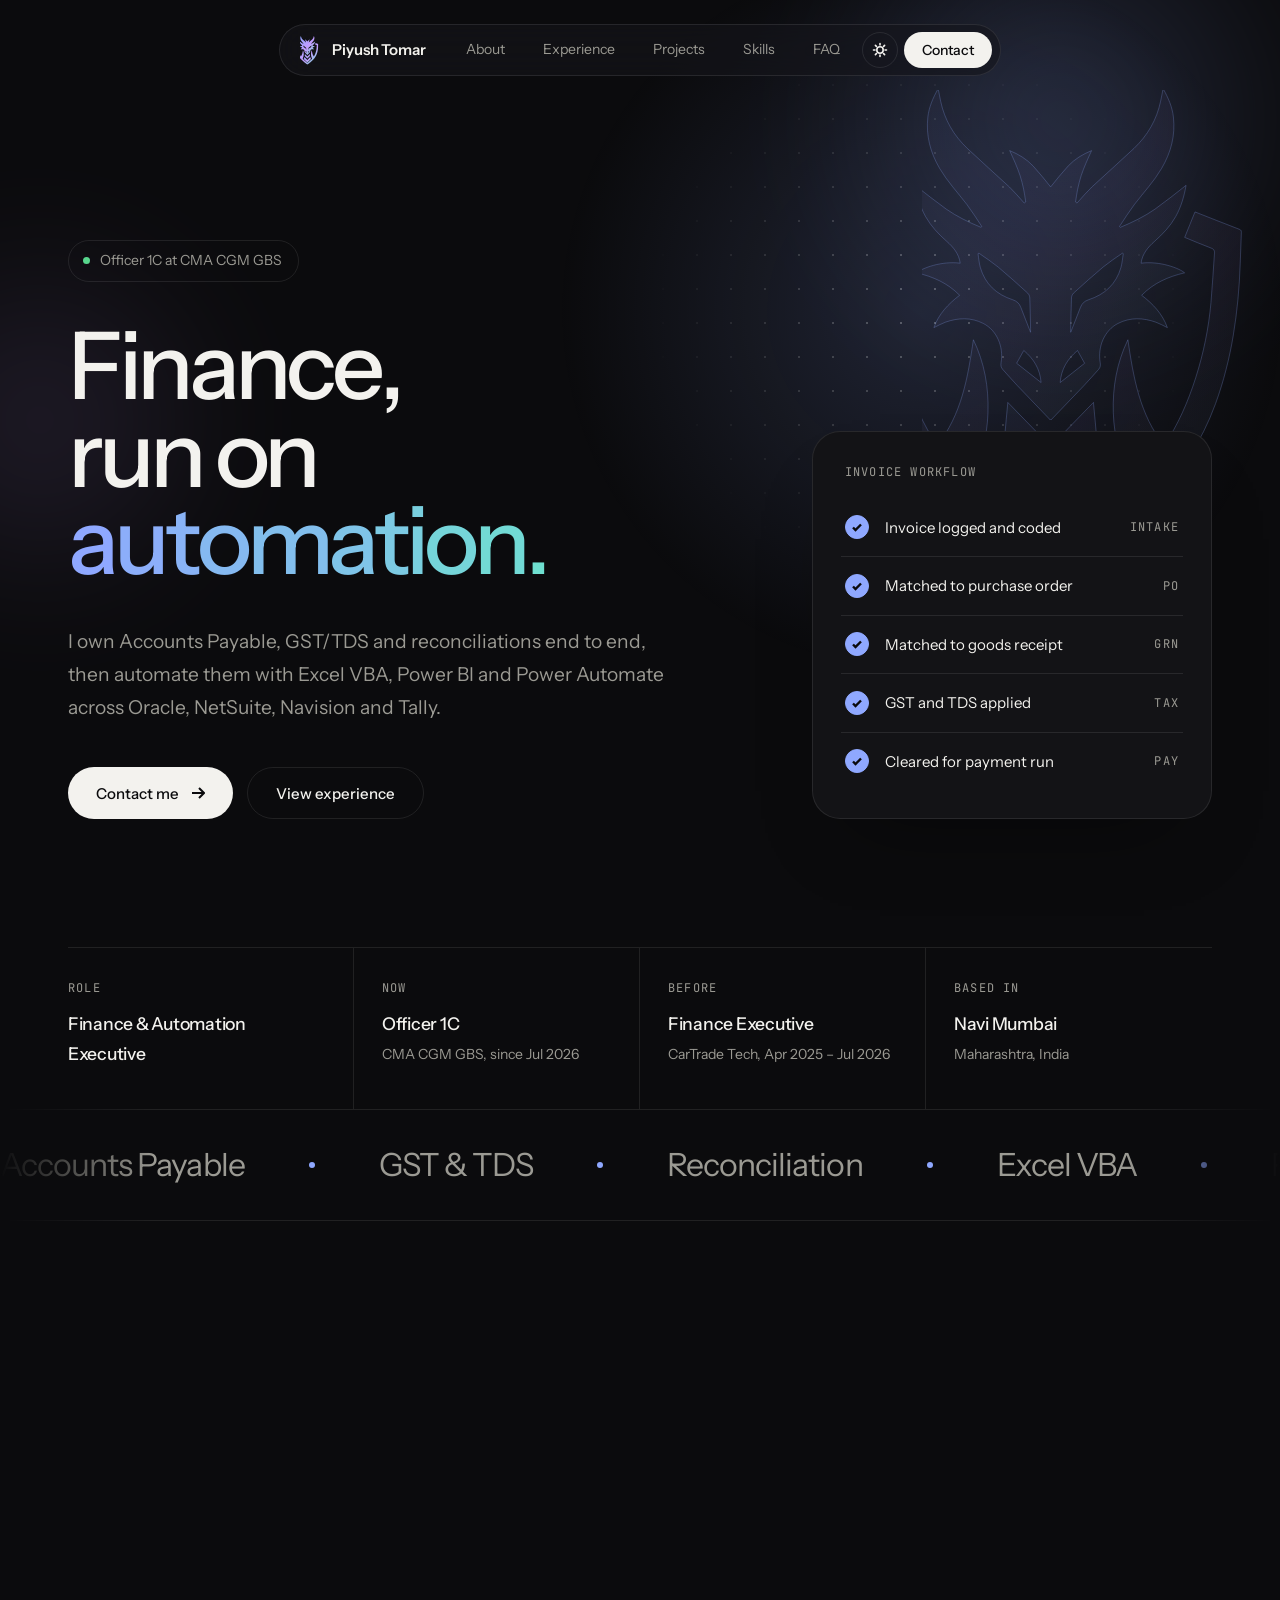
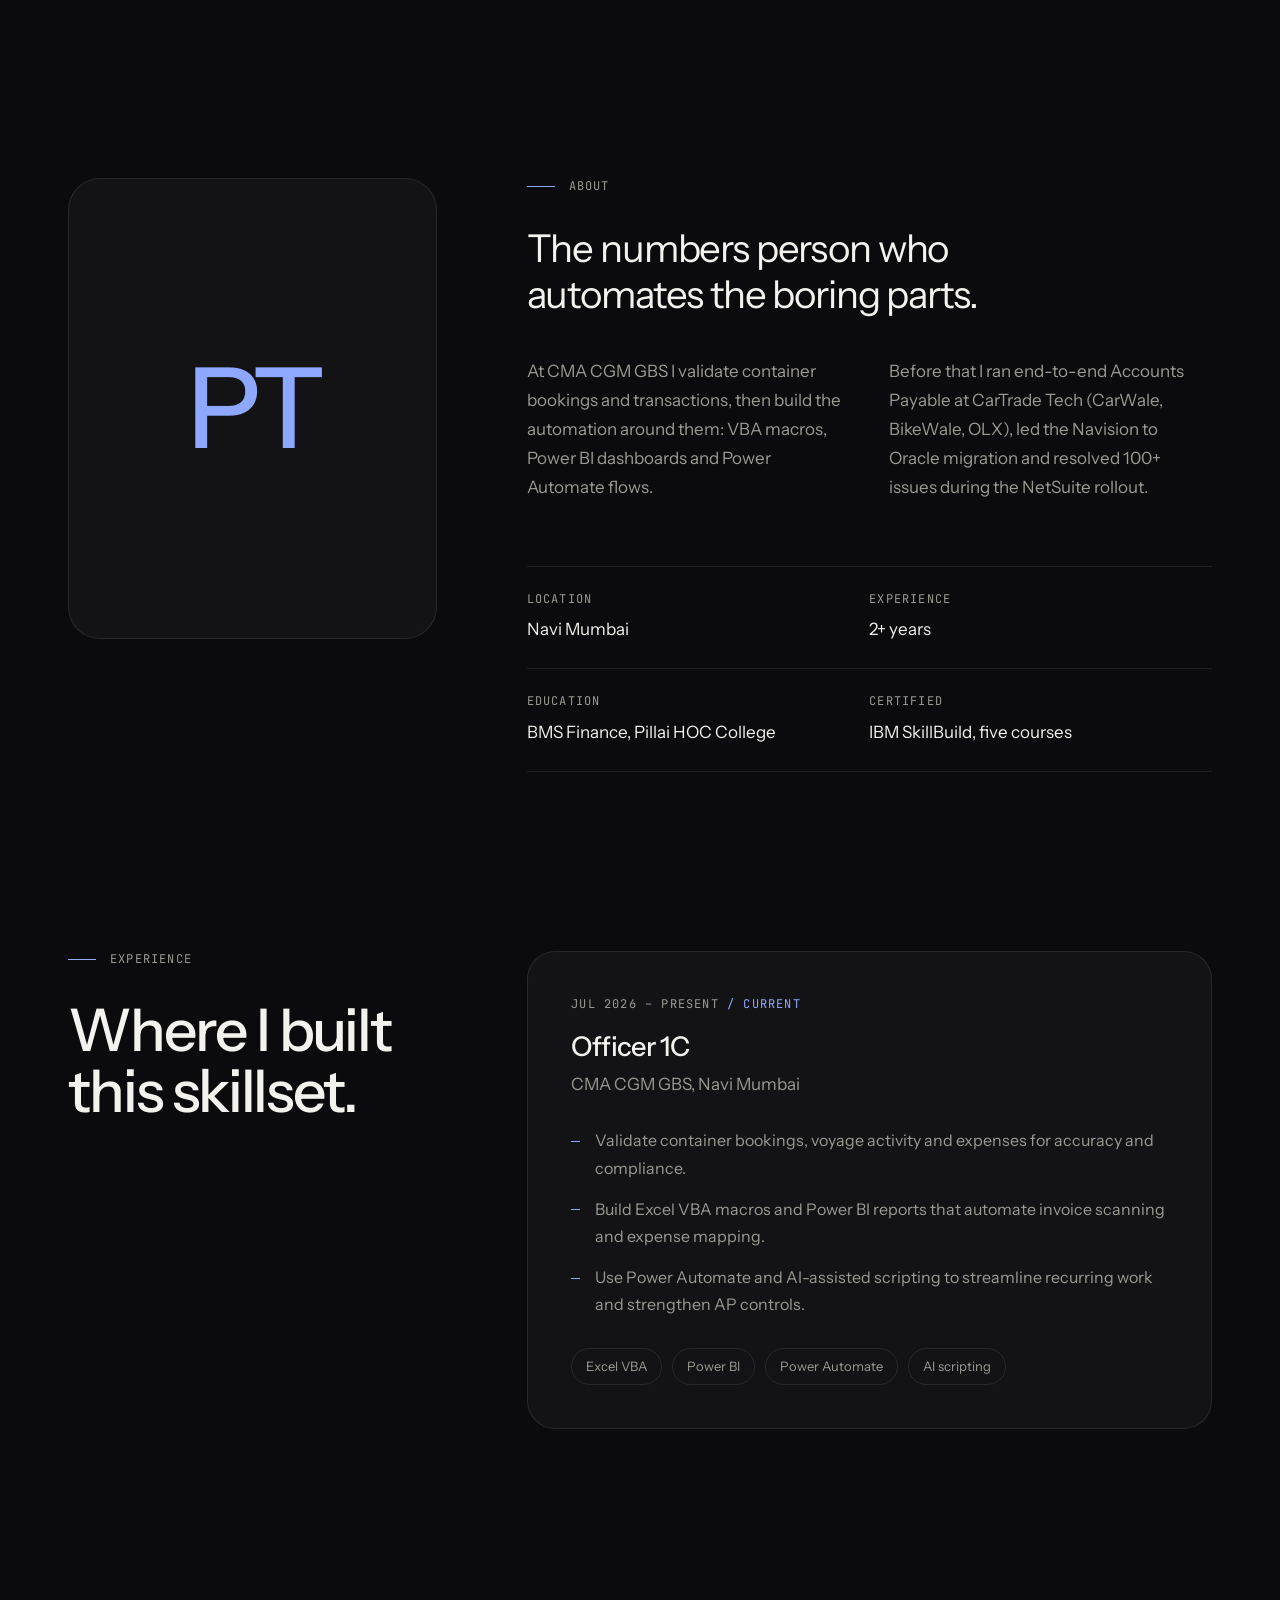
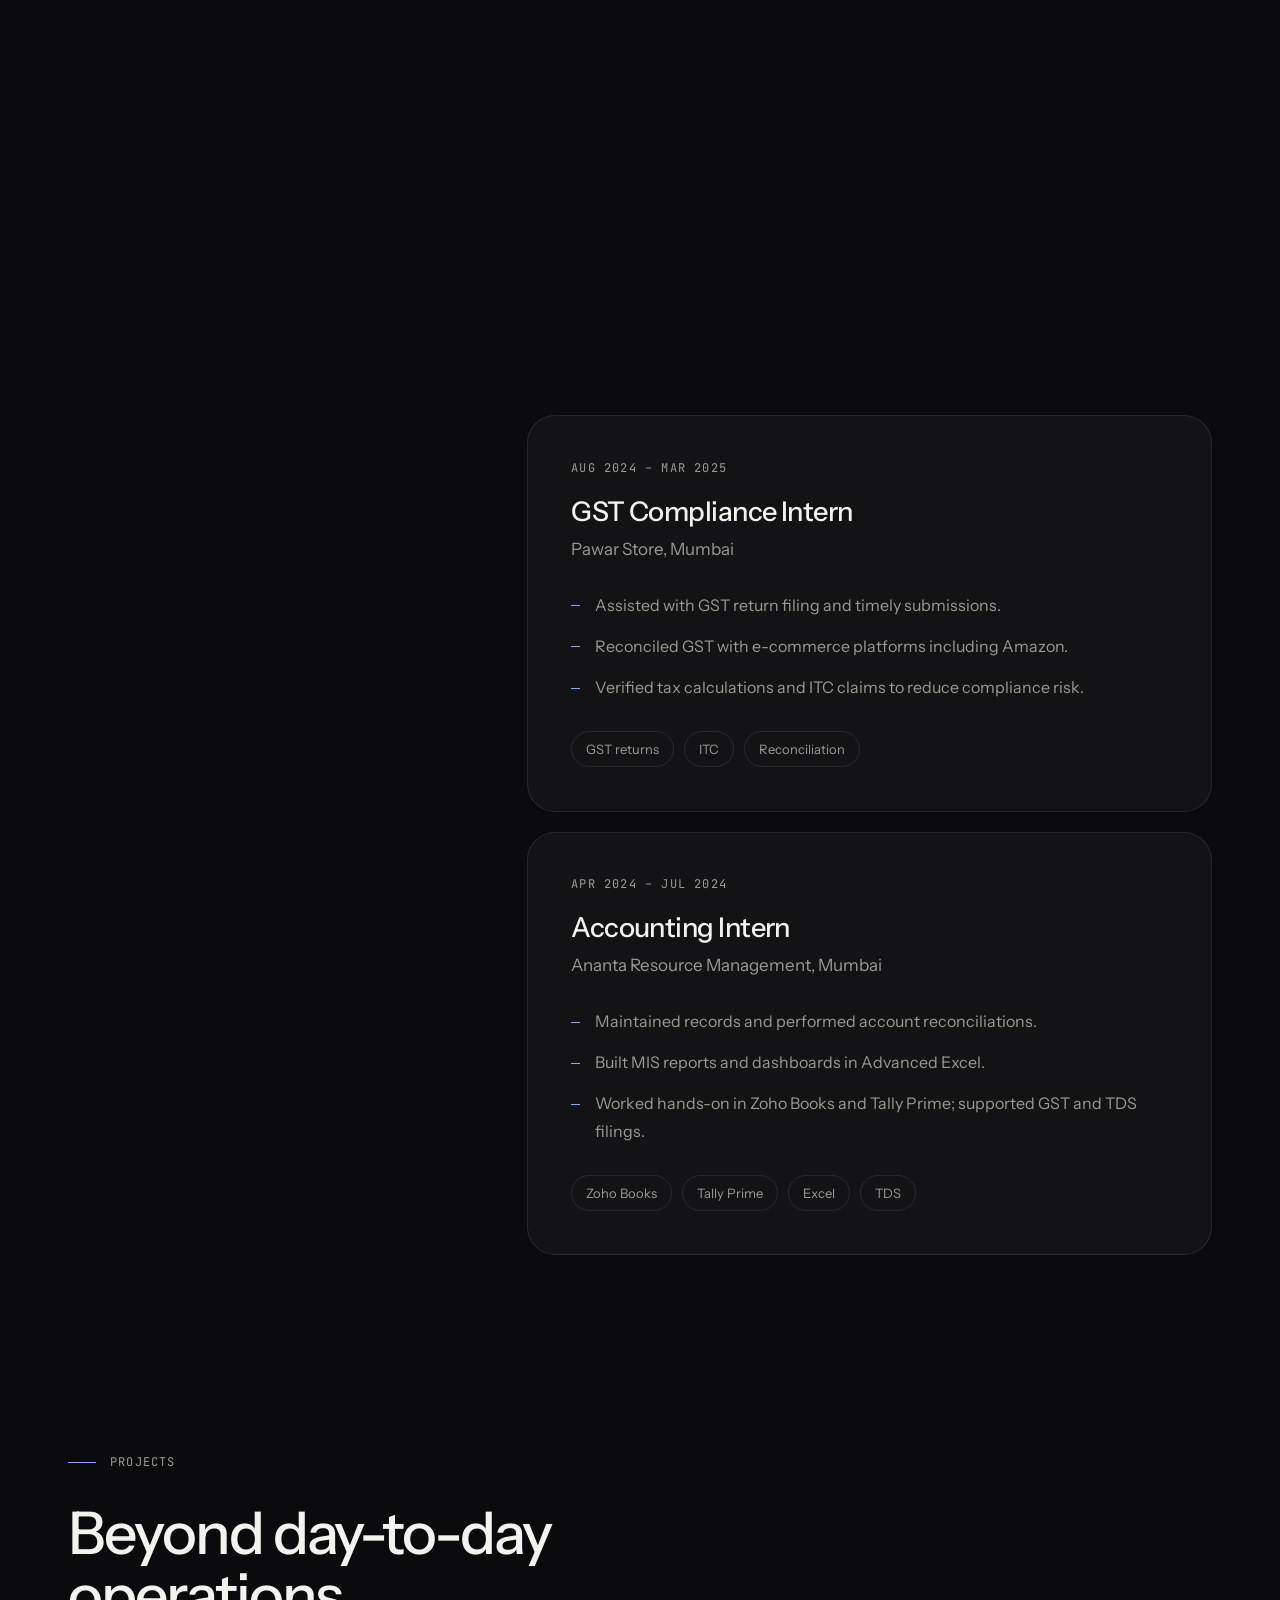
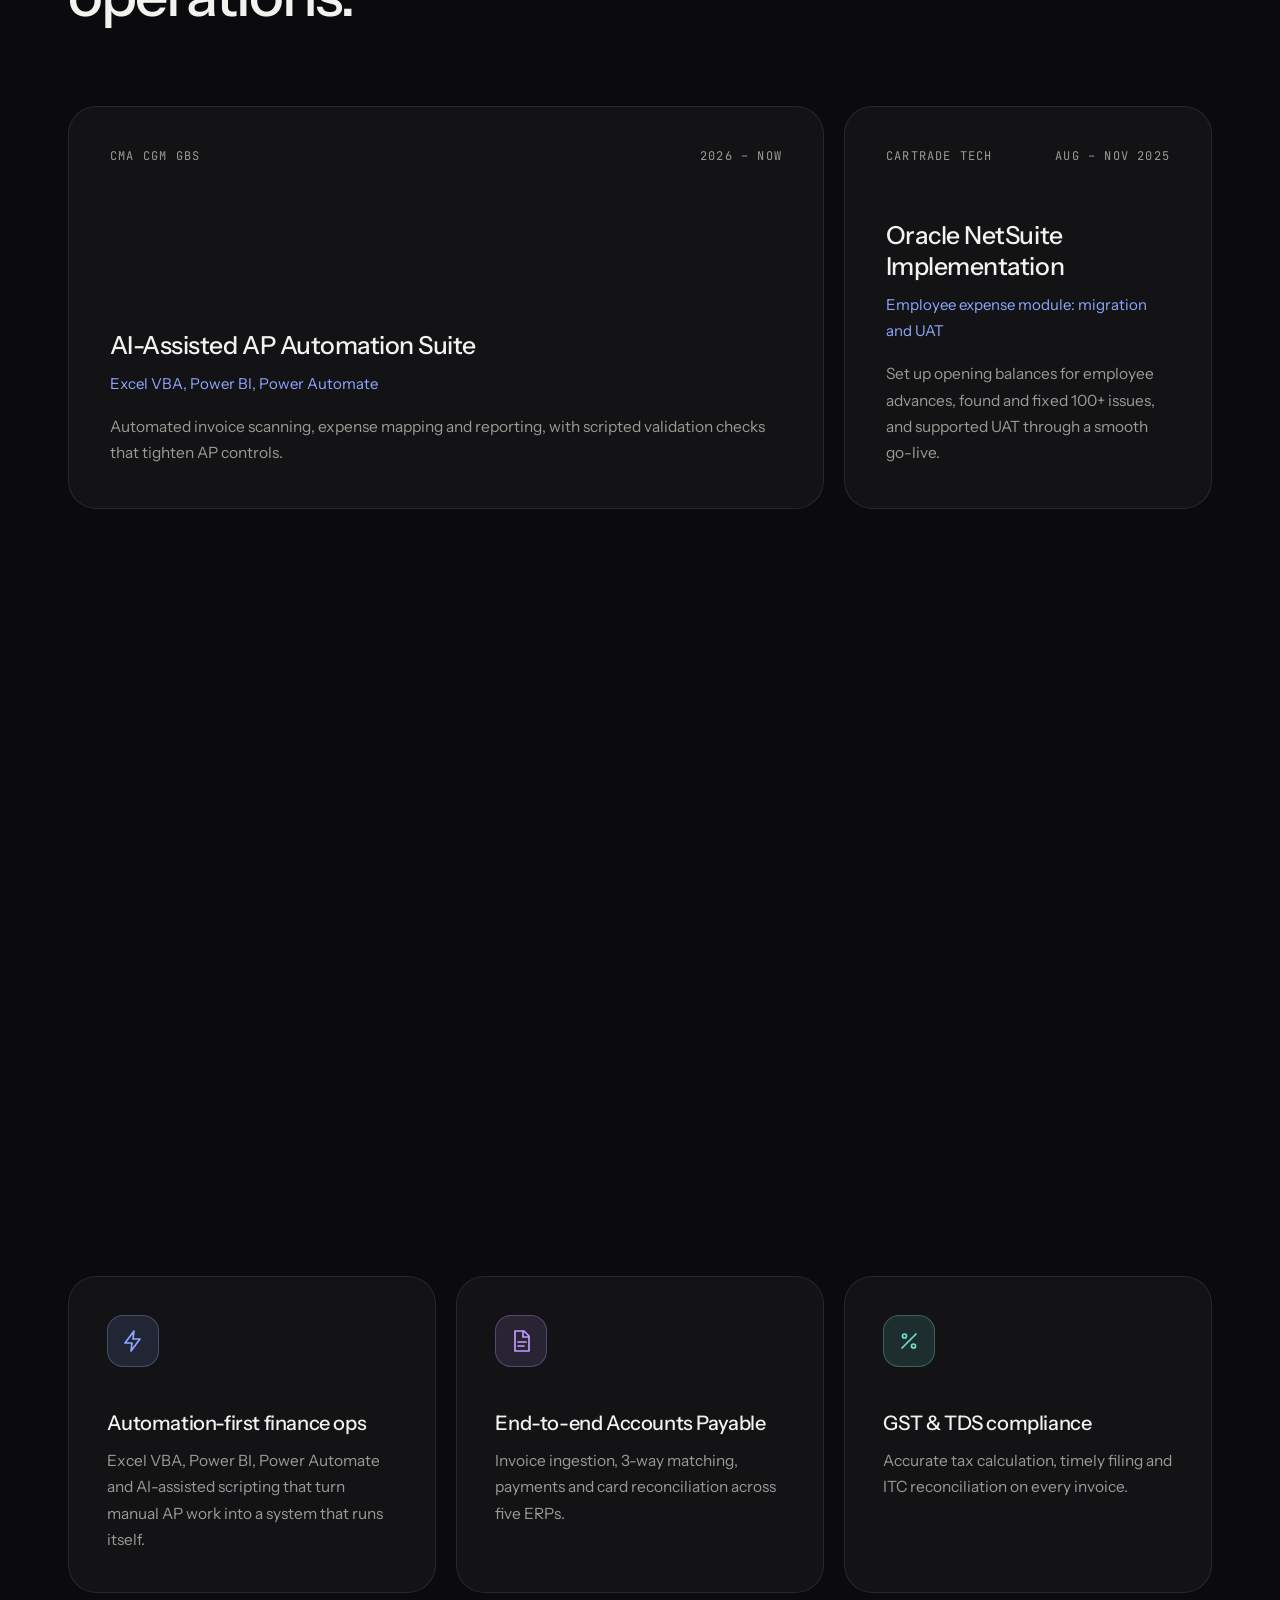
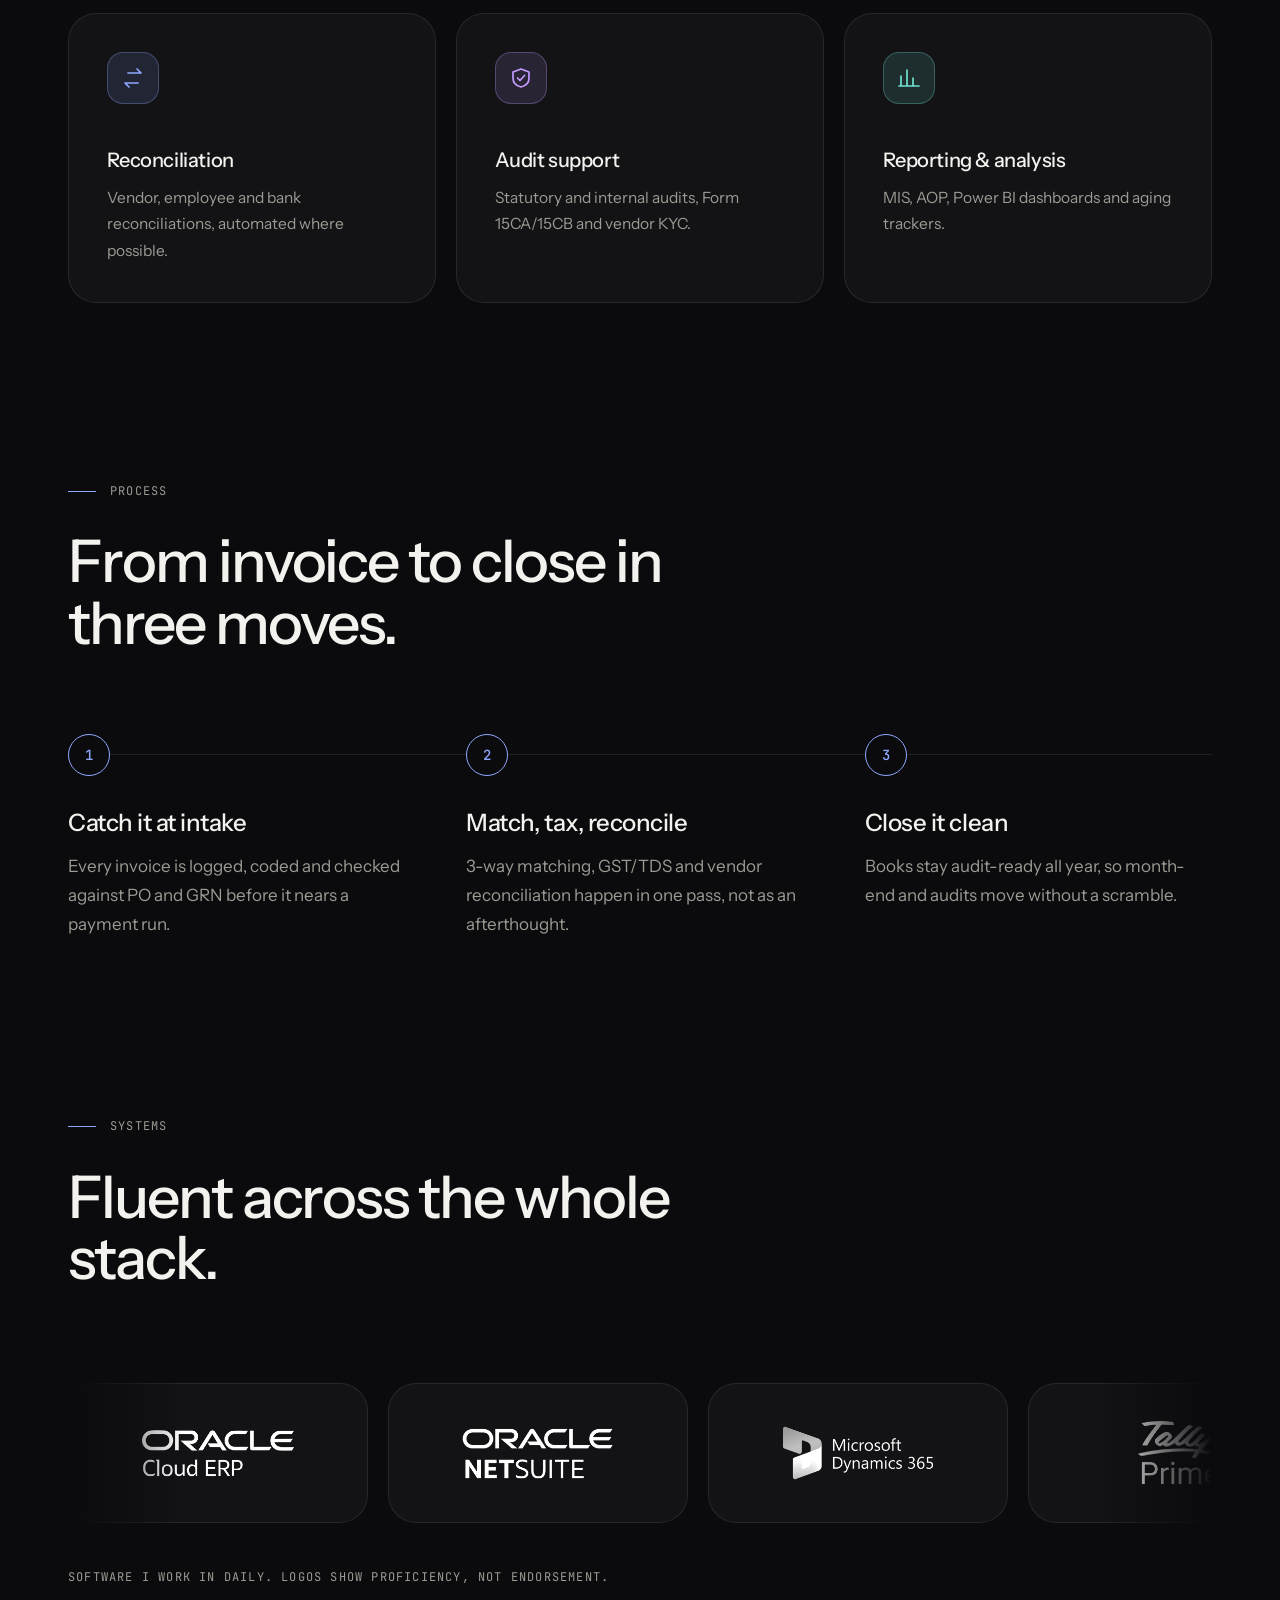
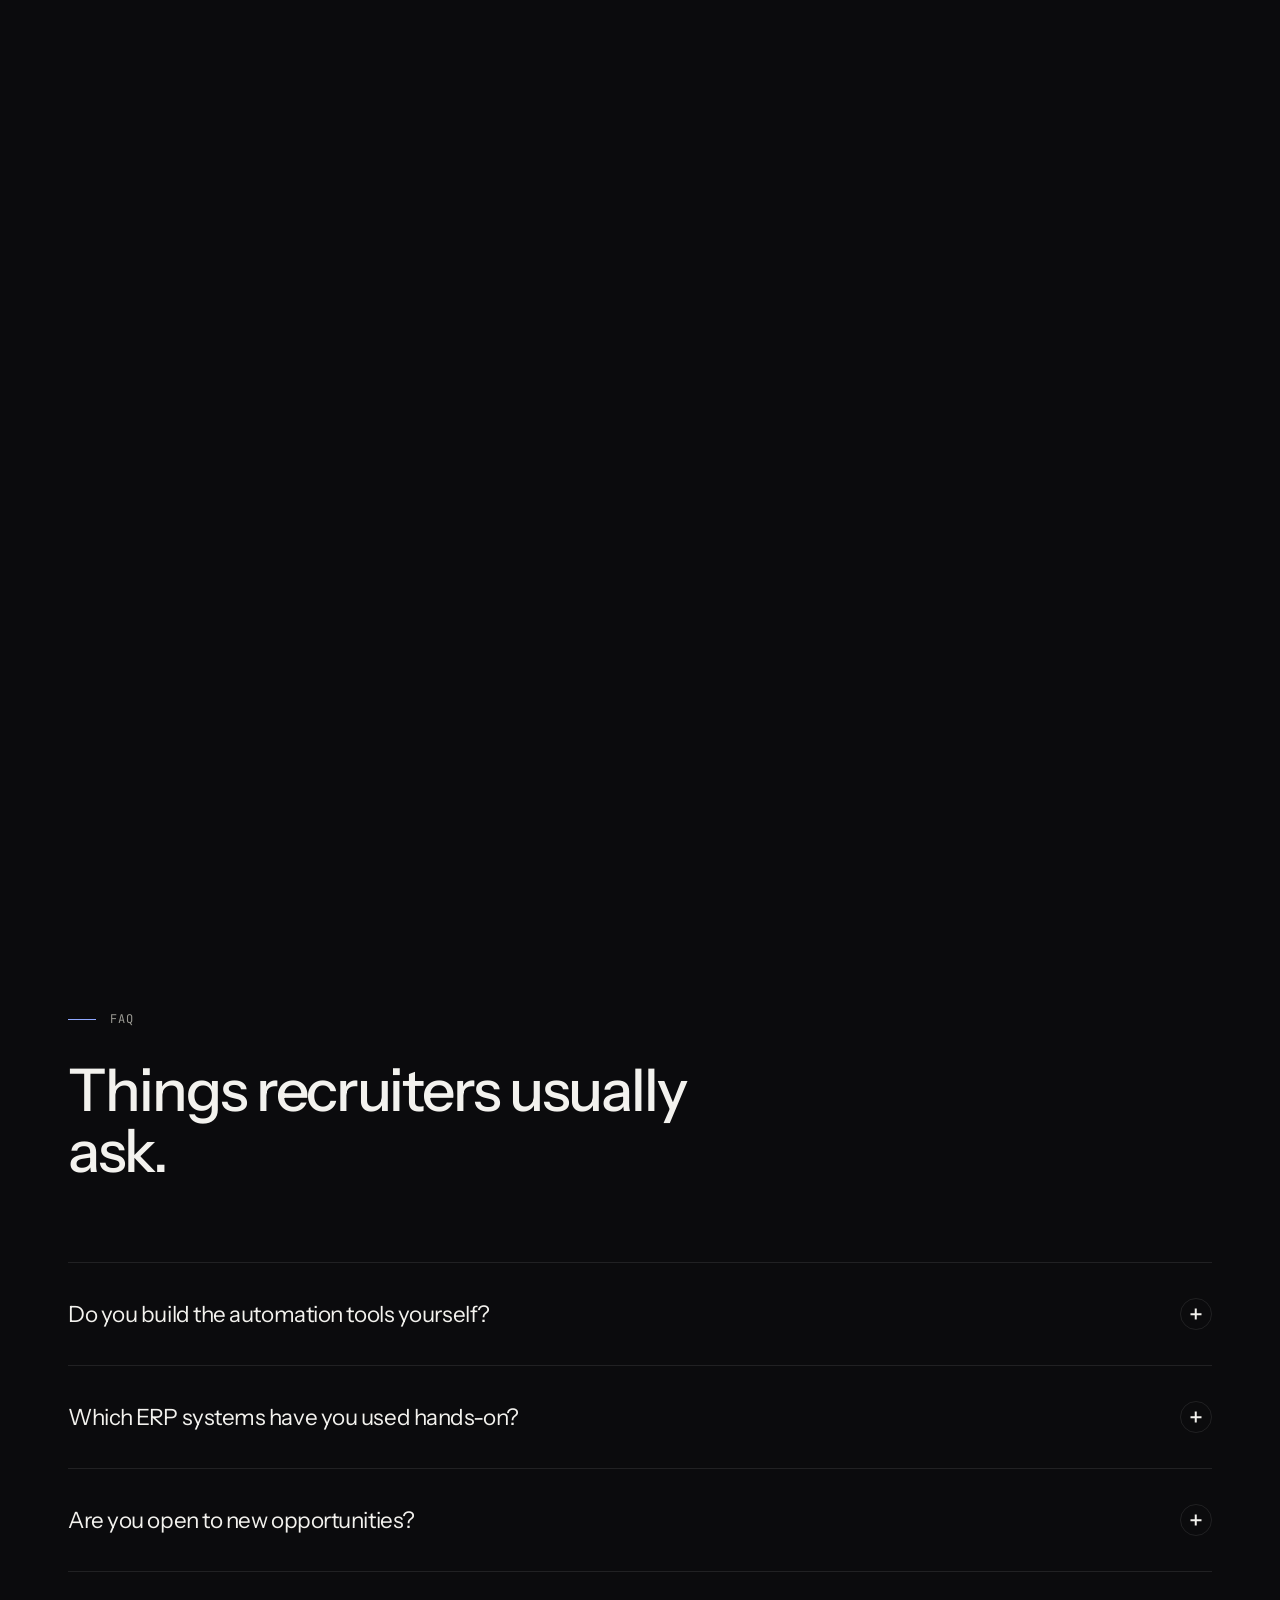
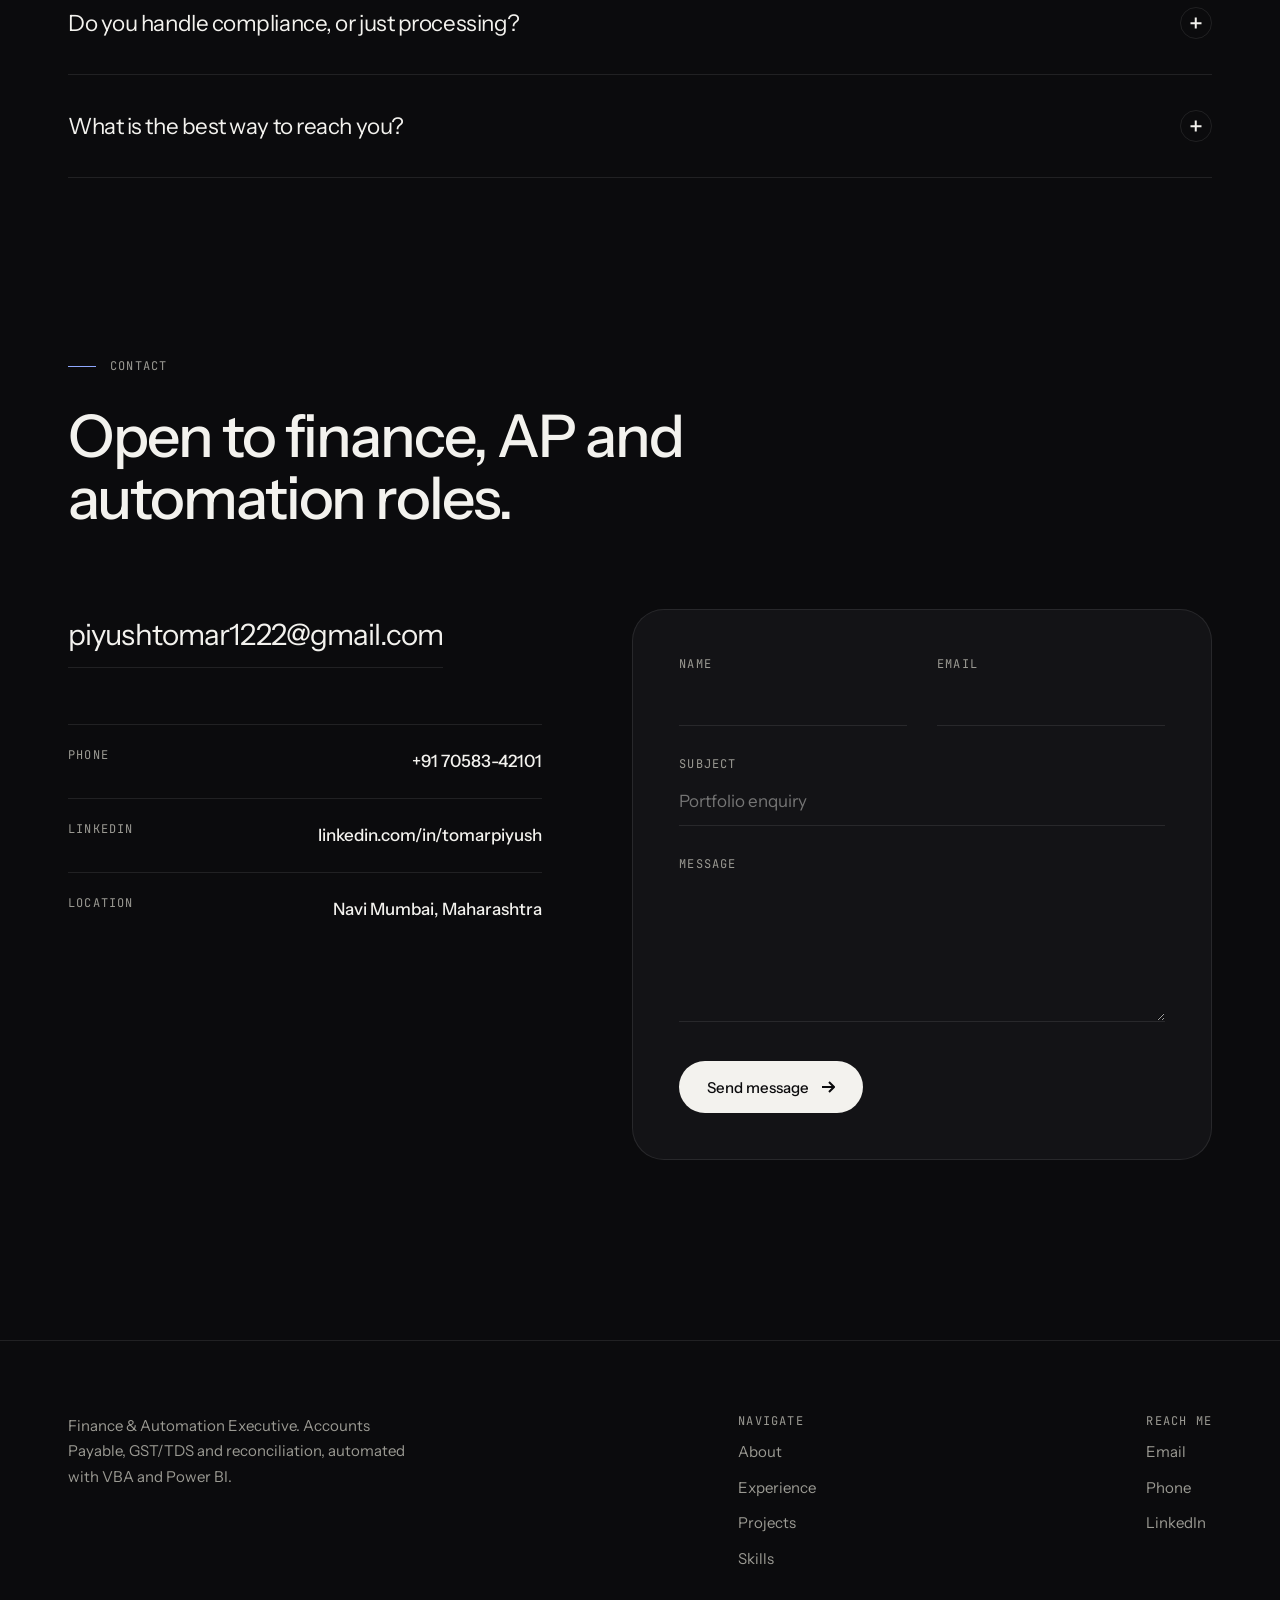
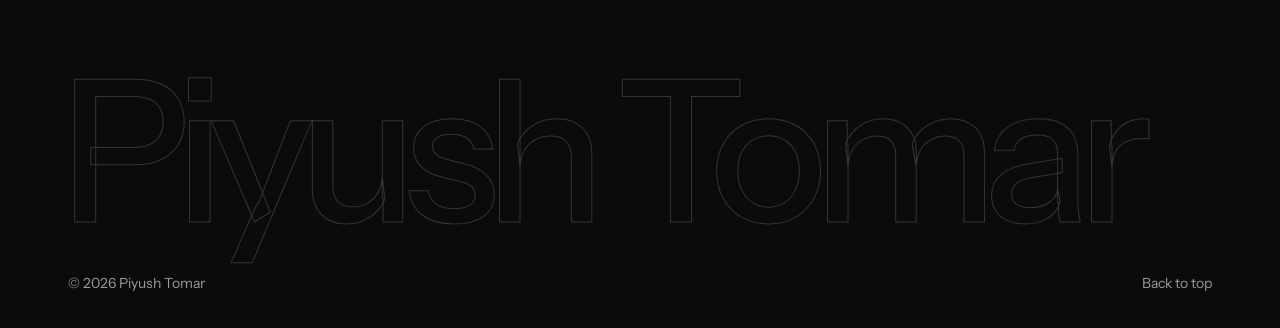
==== commit 5d8369cb: "Add files via upload" ====
--- a/index.html
+++ b/index.html
@@ -4,13 +4,14 @@
 <meta charset="UTF-8">
 <meta name="viewport" content="width=device-width, initial-scale=1, viewport-fit=cover">
 <meta name="color-scheme" content="dark light">
-<meta name="theme-color" content="#0b0b0d">
+<meta name="theme-color" content="#0a0908">
 <link rel="icon" type="image/png" href="Website_logo.png">
 <link rel="apple-touch-icon" href="Website_logo.png">
 <link rel="preconnect" href="https://fonts.googleapis.com">
 <link rel="preconnect" href="https://fonts.gstatic.com" crossorigin>
-<link href="https://fonts.googleapis.com/css2?family=Instrument+Sans:wght@400;500;600&family=JetBrains+Mono:wght@400;500&display=swap" rel="stylesheet">
+<link href="https://fonts.googleapis.com/css2?family=Cormorant+Garamond:ital,wght@0,500;0,600;1,500&family=Instrument+Sans:wght@400;500;600&family=JetBrains+Mono:wght@400;500&display=swap" rel="stylesheet">
 <link rel="stylesheet" href="assets/style.css">
+<link rel="stylesheet" href="assets/luxe.css">
 <script>document.documentElement.classList.add("js");try{var t=localStorage.getItem("theme");if(t)document.documentElement.setAttribute("data-theme",t)}catch(e){}setTimeout(function(){document.documentElement.classList.add("in-failsafe")},0);setTimeout(function(){if(!document.documentElement.classList.contains("ready")){document.documentElement.classList.remove("js");var l=document.getElementById("loader");if(l)l.style.display="none";var m=document.getElementById("main");if(m)m.classList.add("go")}},8000)</script>
 <title>Piyush Tomar — Finance &amp; Automation Executive</title>
 <meta name="description" content="Finance &amp; Automation Executive in Navi Mumbai. End-to-end Accounts Payable, GST/TDS compliance and reconciliation, automated with Excel VBA, Power BI and Power Automate across Oracle, NetSuite, Navision and Tally.">
@@ -118,5 +119,6 @@
   <div class="fb"><span>© 2026 Piyush Tomar</span><a href="#top">Back to top</a></div>
 </div></footer>
 <script src="assets/main.js"></script>
+<script src="assets/luxe.js" defer></script>
 </body>
 </html>
--- a/assets/style.css
+++ b/assets/style.css
@@ -5,7 +5,7 @@
 body{margin:0;background:var(--bg);color:var(--ink);font:17px/1.7 'Instrument Sans',system-ui,-apple-system,'Segoe UI',Helvetica,Arial,sans-serif;overflow-x:clip;-webkit-font-smoothing:antialiased;transition:background .5s,color .5s}
 a{color:inherit;text-decoration:none}p{margin:0}
 h1,h2,h3{font-weight:500;letter-spacing:-.035em;margin:0;line-height:1.04}
-h2{font-size:clamp(2.3rem,4.6vw,4rem);max-width:15ch}h3{font-size:1.25rem;letter-spacing:-.02em;line-height:1.25}
+h2{font-size:clamp(2.3rem,4.6vw,4rem);max-width:18ch}h3{font-size:1.25rem;letter-spacing:-.02em;line-height:1.25}
 .mono{font:400 12px/1.4 'JetBrains Mono',ui-monospace,Menlo,monospace;letter-spacing:.1em;text-transform:uppercase;color:var(--mut)}
 .wrap{max-width:1240px;margin:0 auto;padding:0 clamp(22px,4vw,48px)}
 .sec{padding-top:var(--sec)}
@@ -220,3 +220,24 @@
 .wm:hover{-webkit-text-stroke-color:var(--acc)}
 @media (hover:none){.ch{transform:none;filter:none}}
 @media (max-width:900px){.wmark{opacity:.7;width:80vw;top:90px;right:-24vw}}
+
+/* ---------- Skills cards (icons, tinted) ---------- */
+.sk{gap:20px;background:none;border:0;border-radius:0;overflow:visible}
+.sc{background:var(--card);border:1px solid var(--line);border-radius:28px;padding:clamp(28px,3vw,40px);position:relative;overflow:hidden;transition:transform .6s var(--ease),border-color .4s}
+.sc:before{content:'';position:absolute;inset:auto -30% -70% -30%;height:80%;background:radial-gradient(closest-side,var(--c),transparent);opacity:0;transition:opacity .6s}
+.sc:hover{transform:translateY(-5px);border-color:color-mix(in srgb,var(--c) 55%,var(--line));background:var(--card)}.sc:hover:before{opacity:.16}
+.ico{width:52px;height:52px;border-radius:16px;display:grid;place-items:center;margin-bottom:44px;color:var(--c);background:color-mix(in srgb,var(--c) 13%,transparent);border:1px solid color-mix(in srgb,var(--c) 30%,transparent);position:relative;transition:transform .6s var(--ease)}
+.sc:hover .ico{transform:rotate(-6deg) scale(1.08)}
+.ico svg{width:24px;height:24px;fill:none;stroke:currentColor;stroke-width:1.7;stroke-linecap:round;stroke-linejoin:round}
+.sc h3,.sc p{position:relative}.sc h3{margin-bottom:12px}
+/* ---------- Systems: scrolling logo marquee ---------- */
+.lm{margin-top:80px;overflow:hidden;padding:14px 0;-webkit-mask-image:linear-gradient(90deg,transparent,#000 10%,#000 90%,transparent);mask-image:linear-gradient(90deg,transparent,#000 10%,#000 90%,transparent)}
+.lt{display:flex;width:max-content;animation:mq 38s linear infinite}.lm:hover .lt{animation-play-state:paused}
+.ls{display:flex;gap:20px;padding-right:20px}
+.logo{width:300px;height:140px;flex:none;display:grid;place-items:center;padding:30px 40px;border:1px solid var(--line);border-radius:28px;background:var(--card);transition:transform .5s var(--ease),border-color .4s,box-shadow .5s}
+.logo img{width:auto;height:auto;max-width:100%;max-height:76px;object-fit:contain;filter:brightness(1.4) contrast(1.15);transition:filter .4s}
+html[data-theme=light] .logo img{filter:brightness(.5) contrast(1.25)}
+.logo:hover{transform:translateY(-6px);border-color:var(--acc);box-shadow:0 24px 60px -26px var(--acc)}
+.logo:hover img{filter:brightness(1.9) contrast(1.1) drop-shadow(0 0 14px var(--acc))}
+html[data-theme=light] .logo:hover img{filter:brightness(.3) contrast(1.3)}
+@media (max-width:900px){.logo{width:220px;height:110px;padding:22px 28px}}
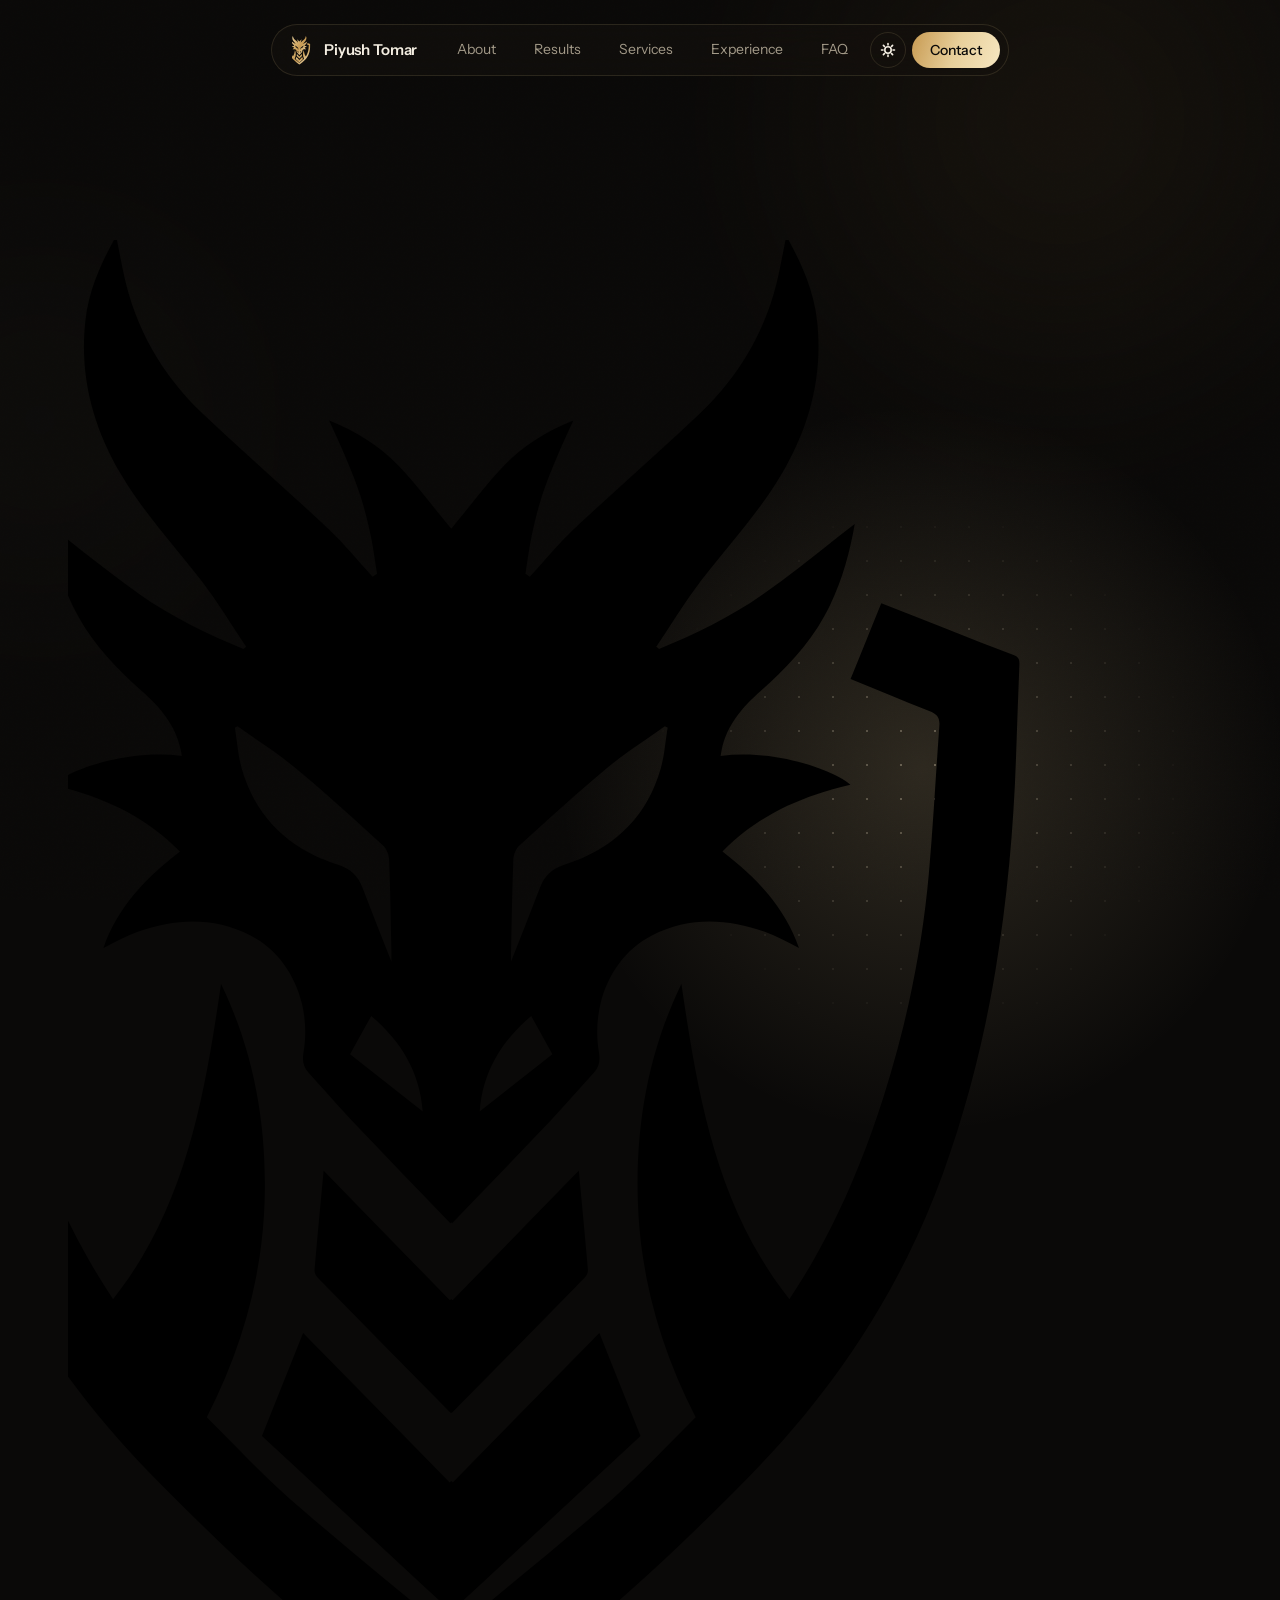
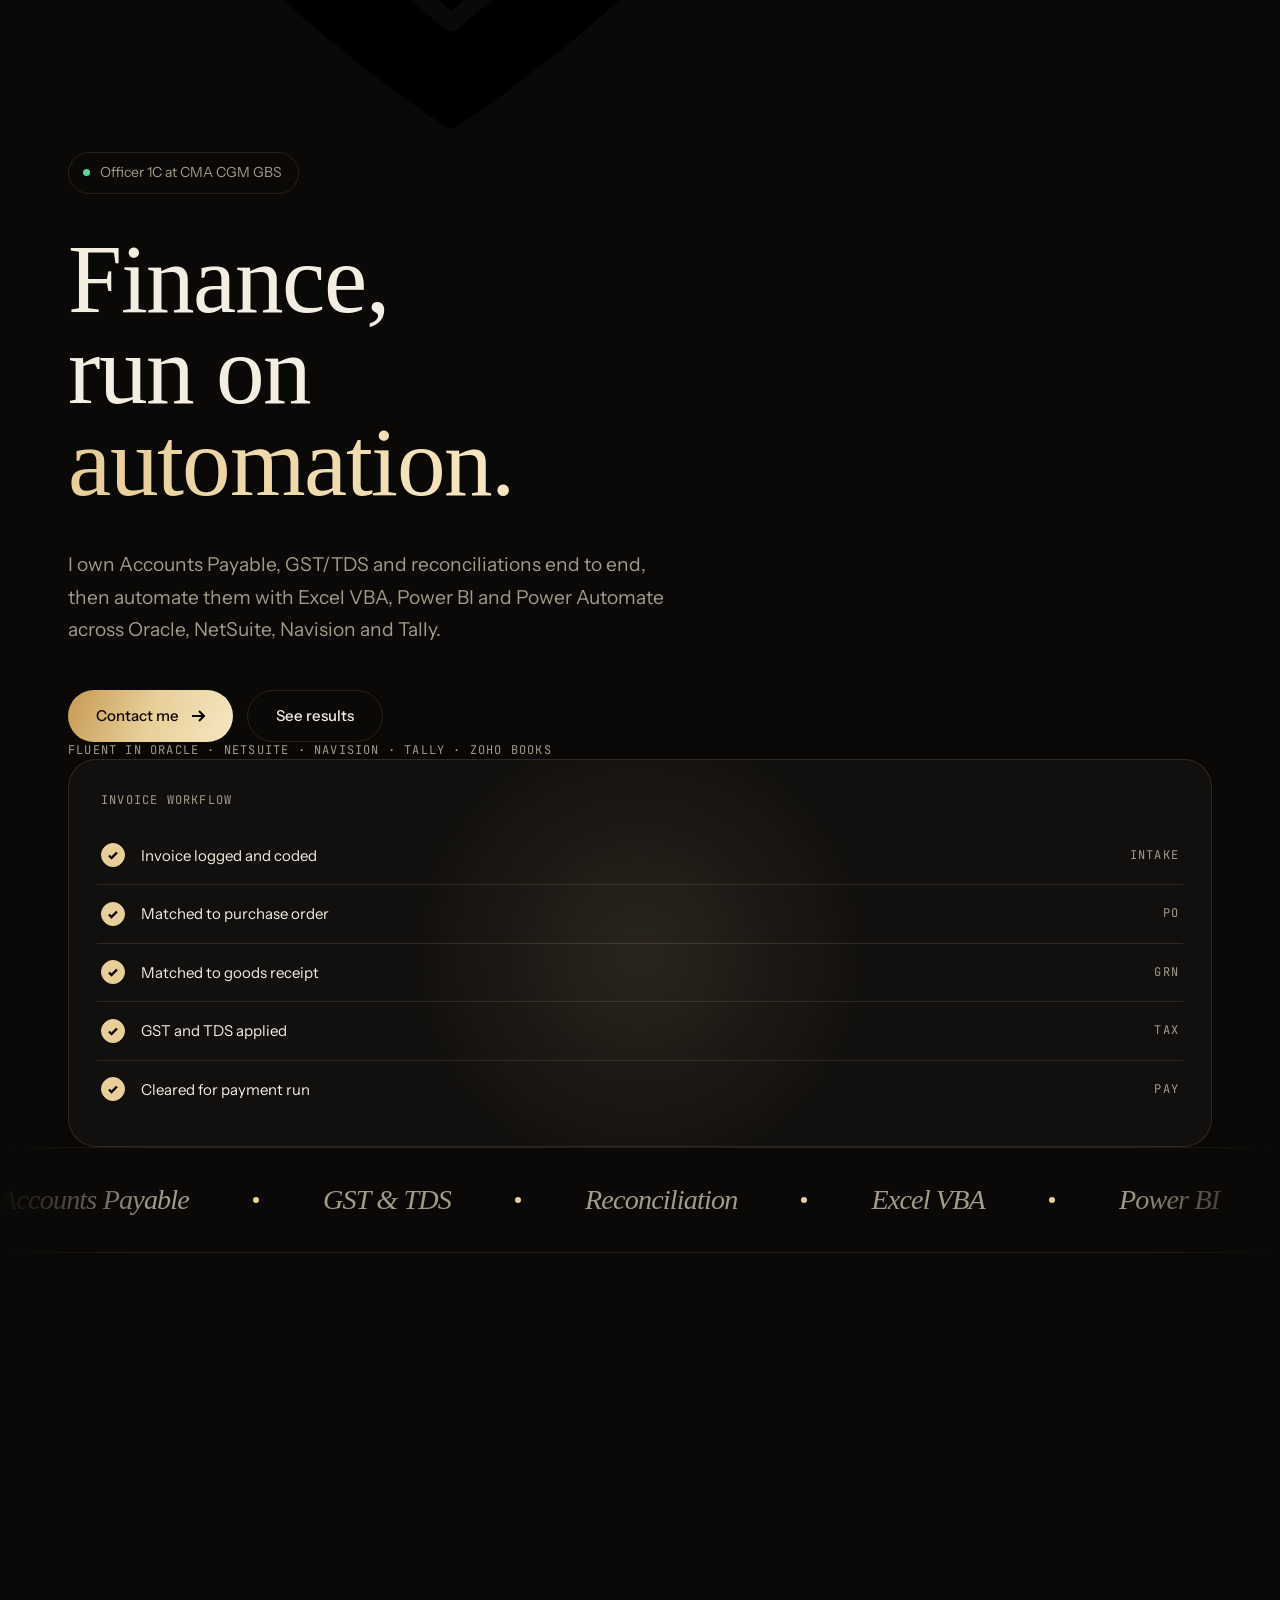
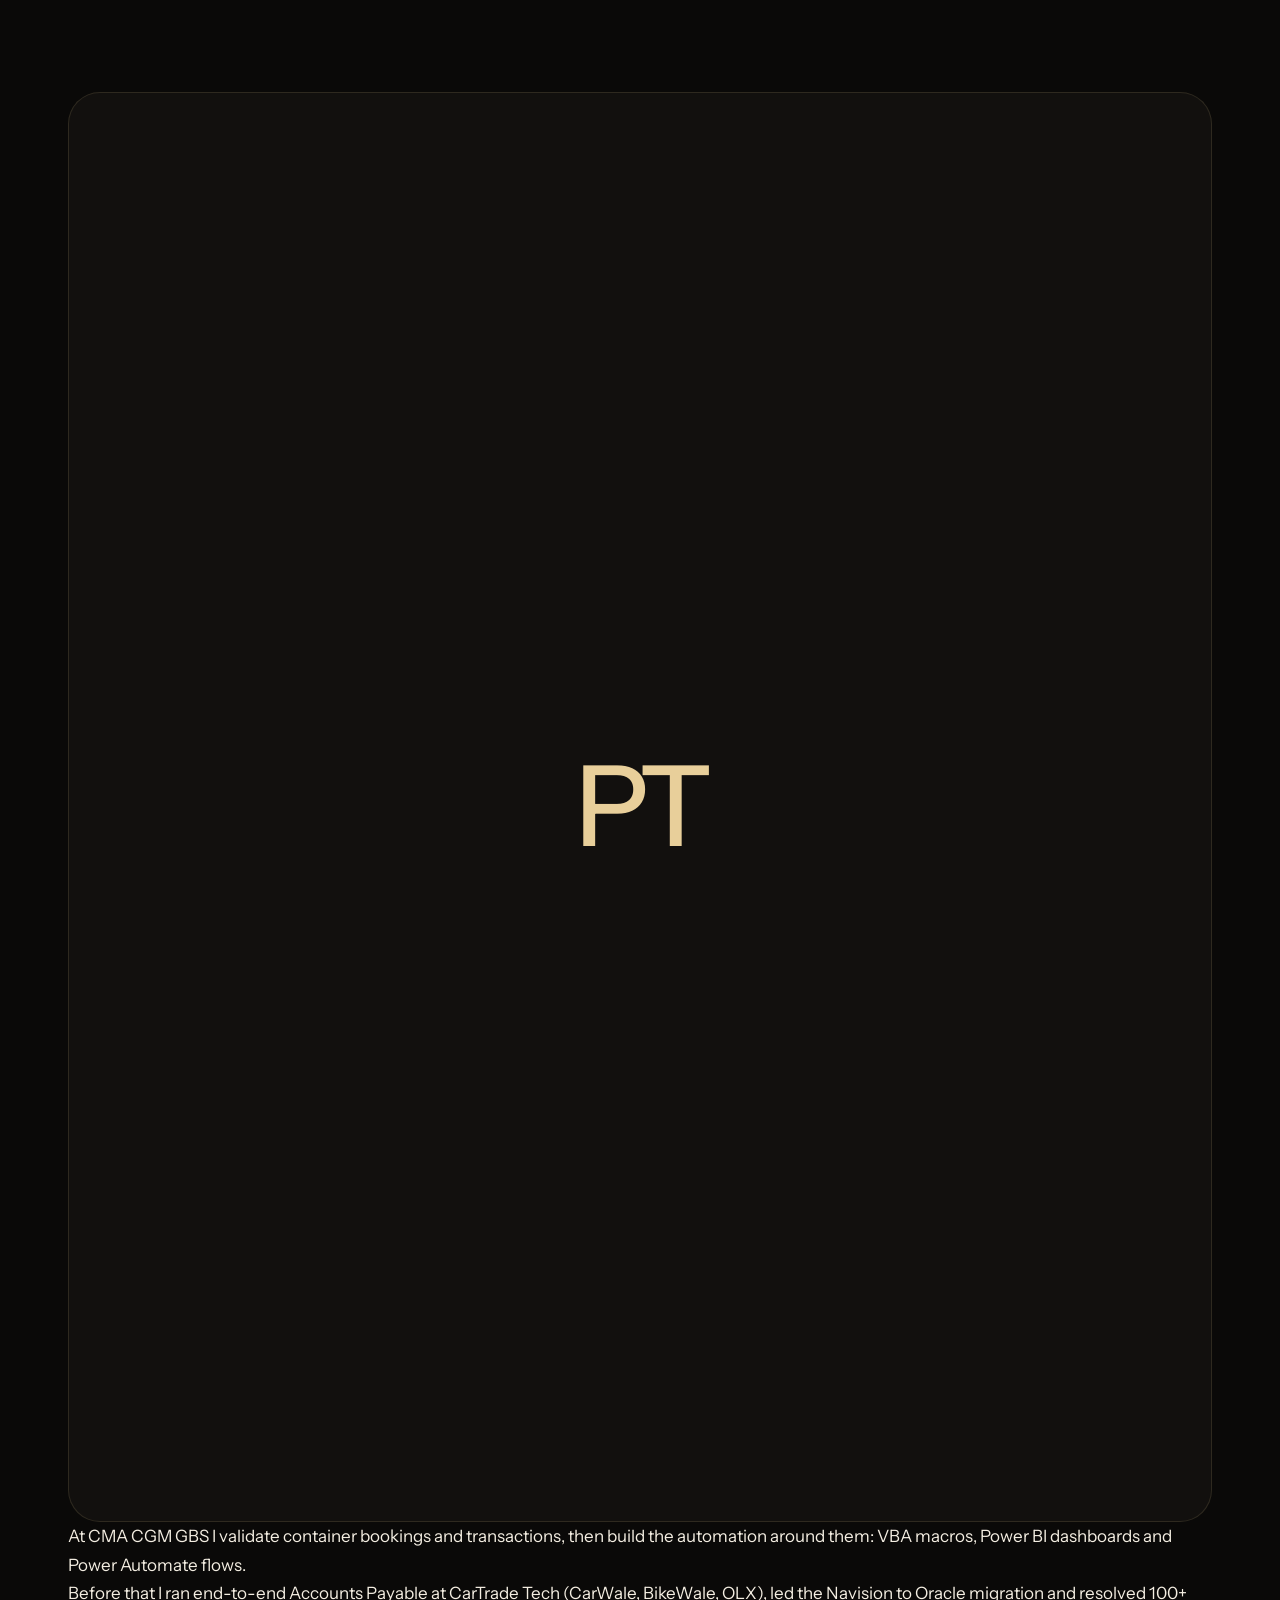
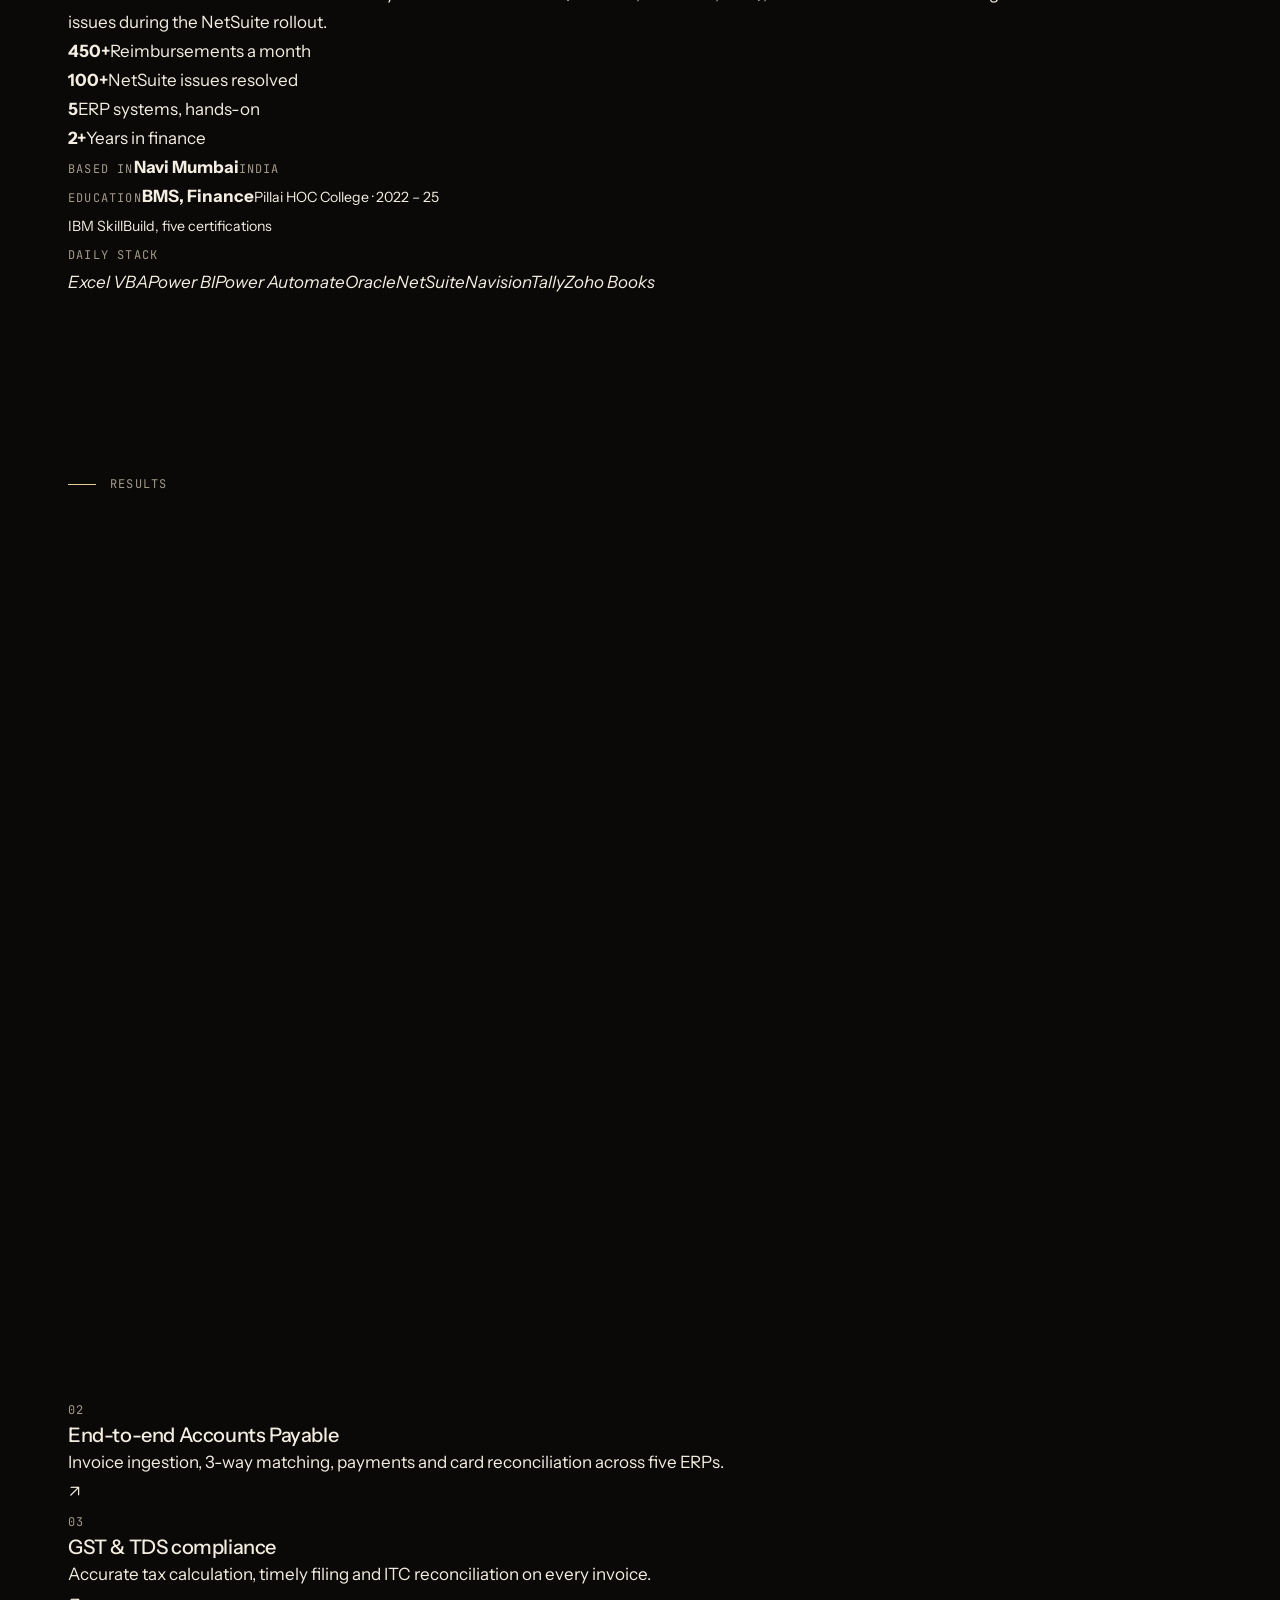
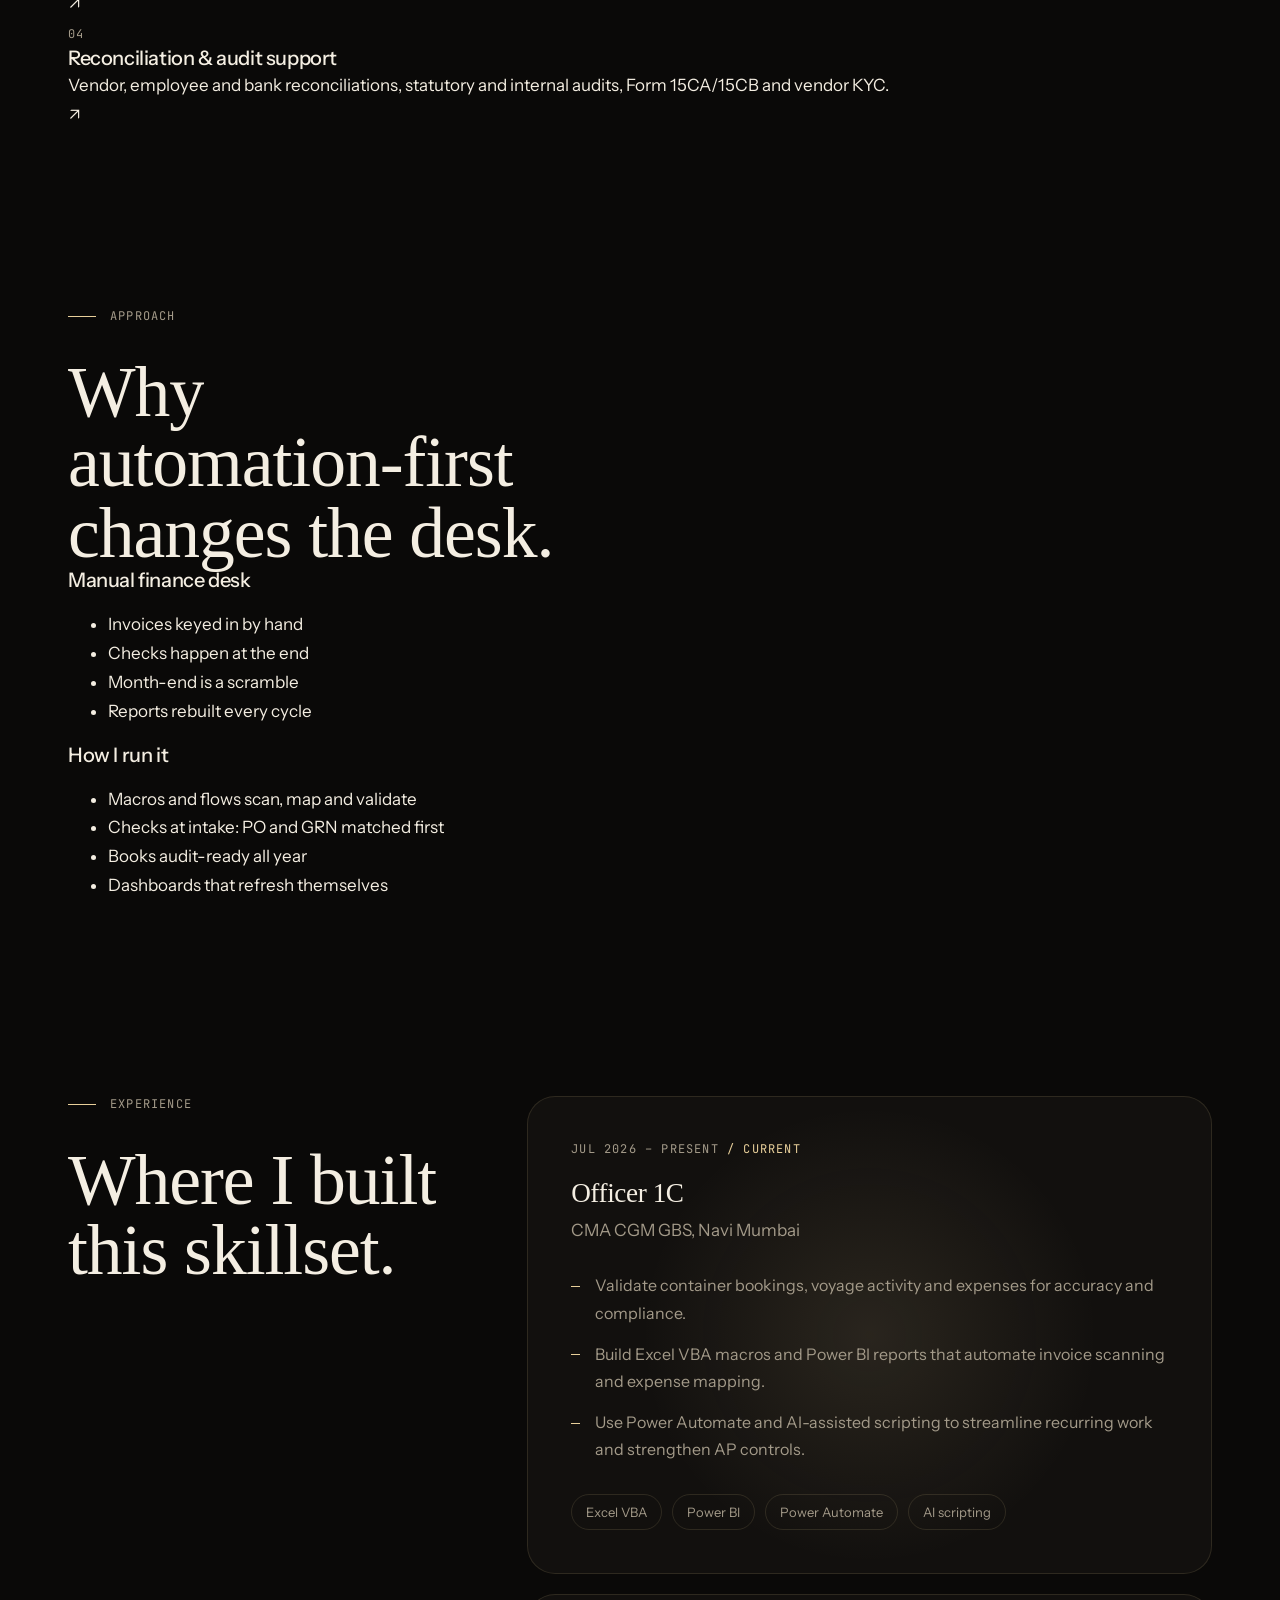
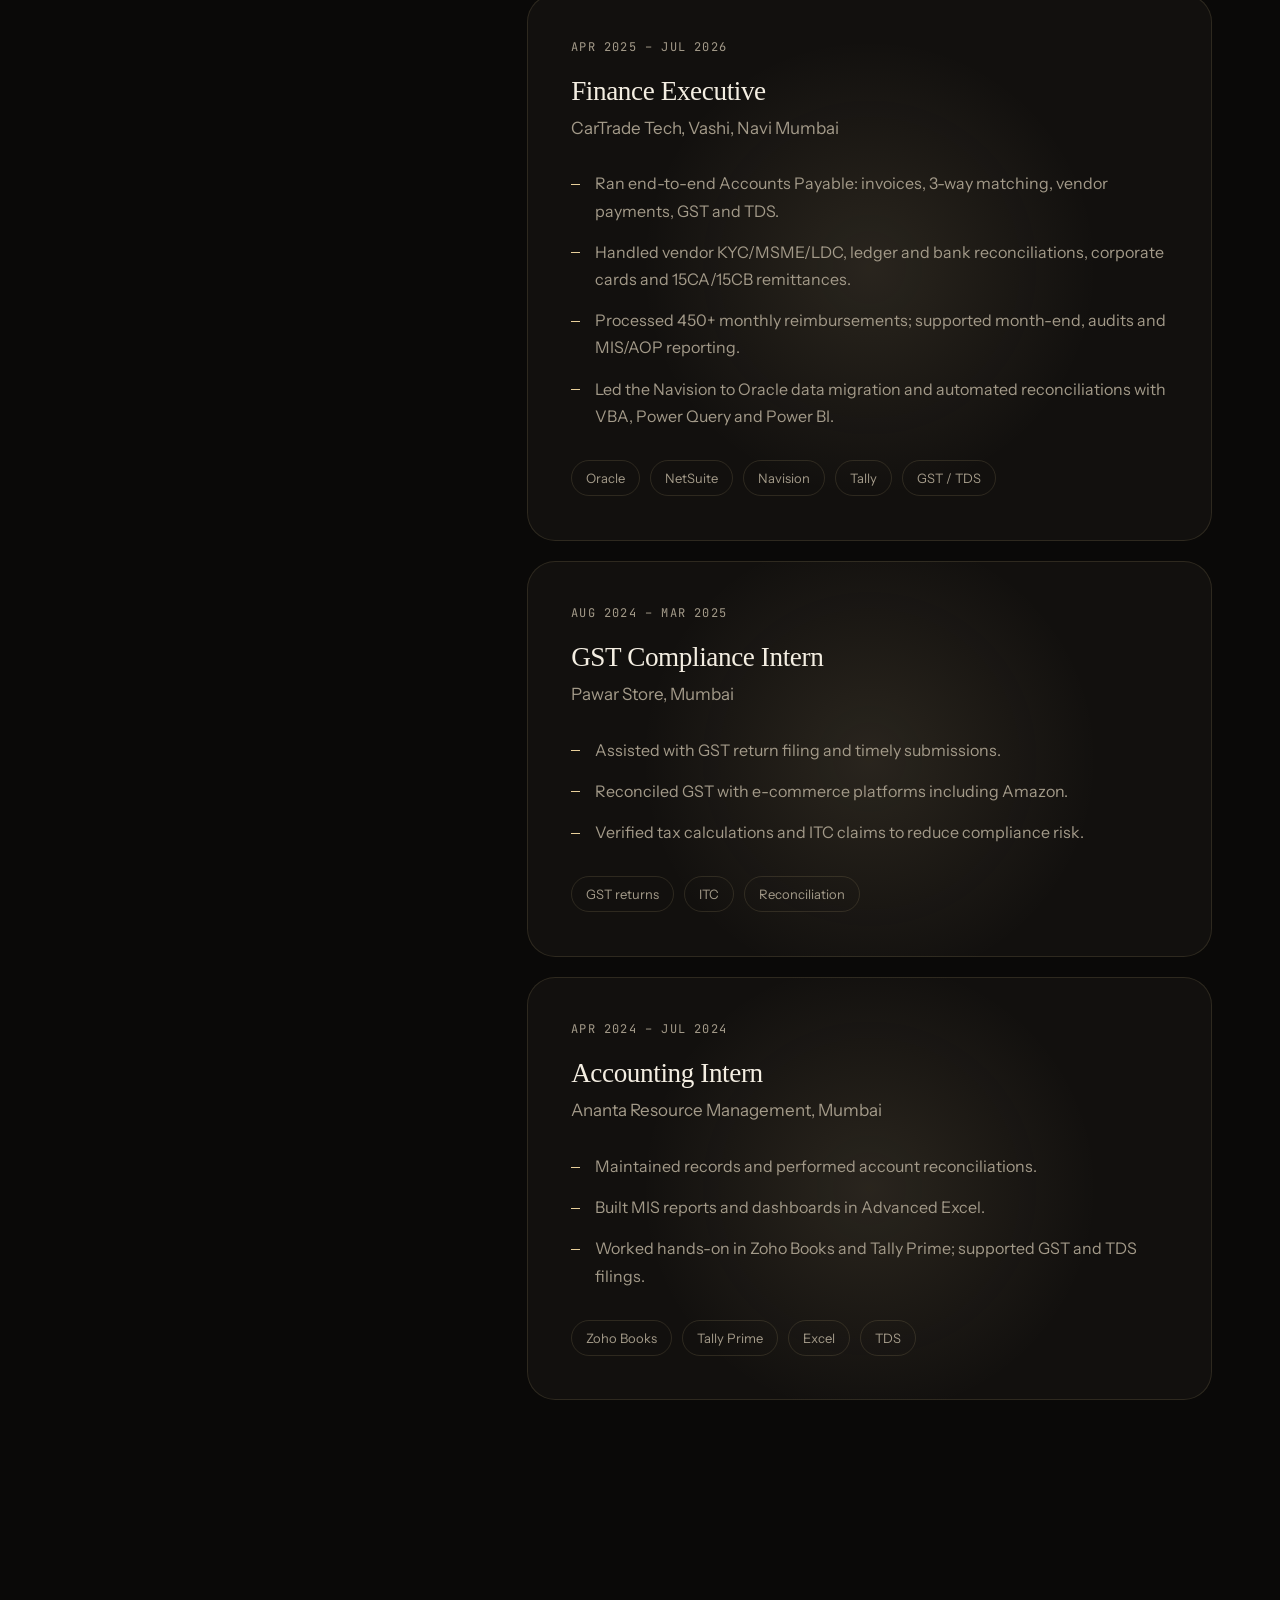
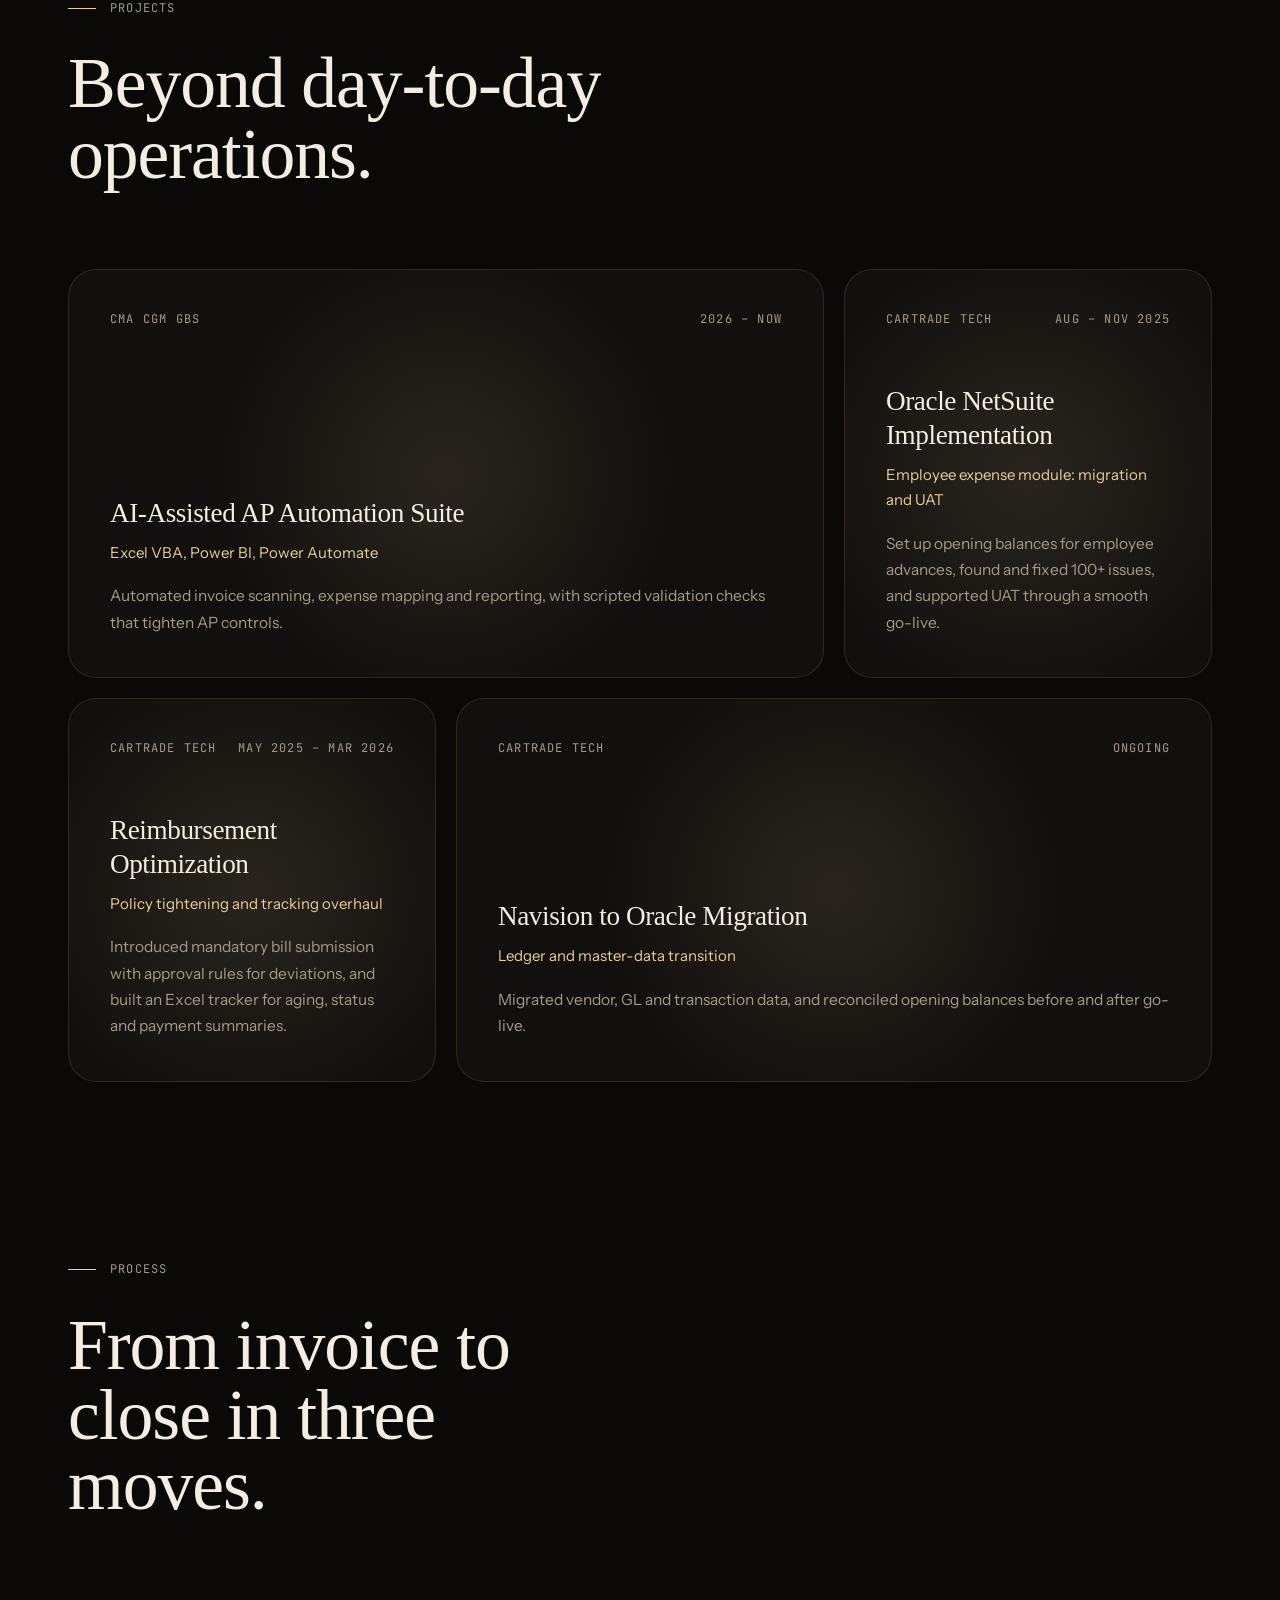
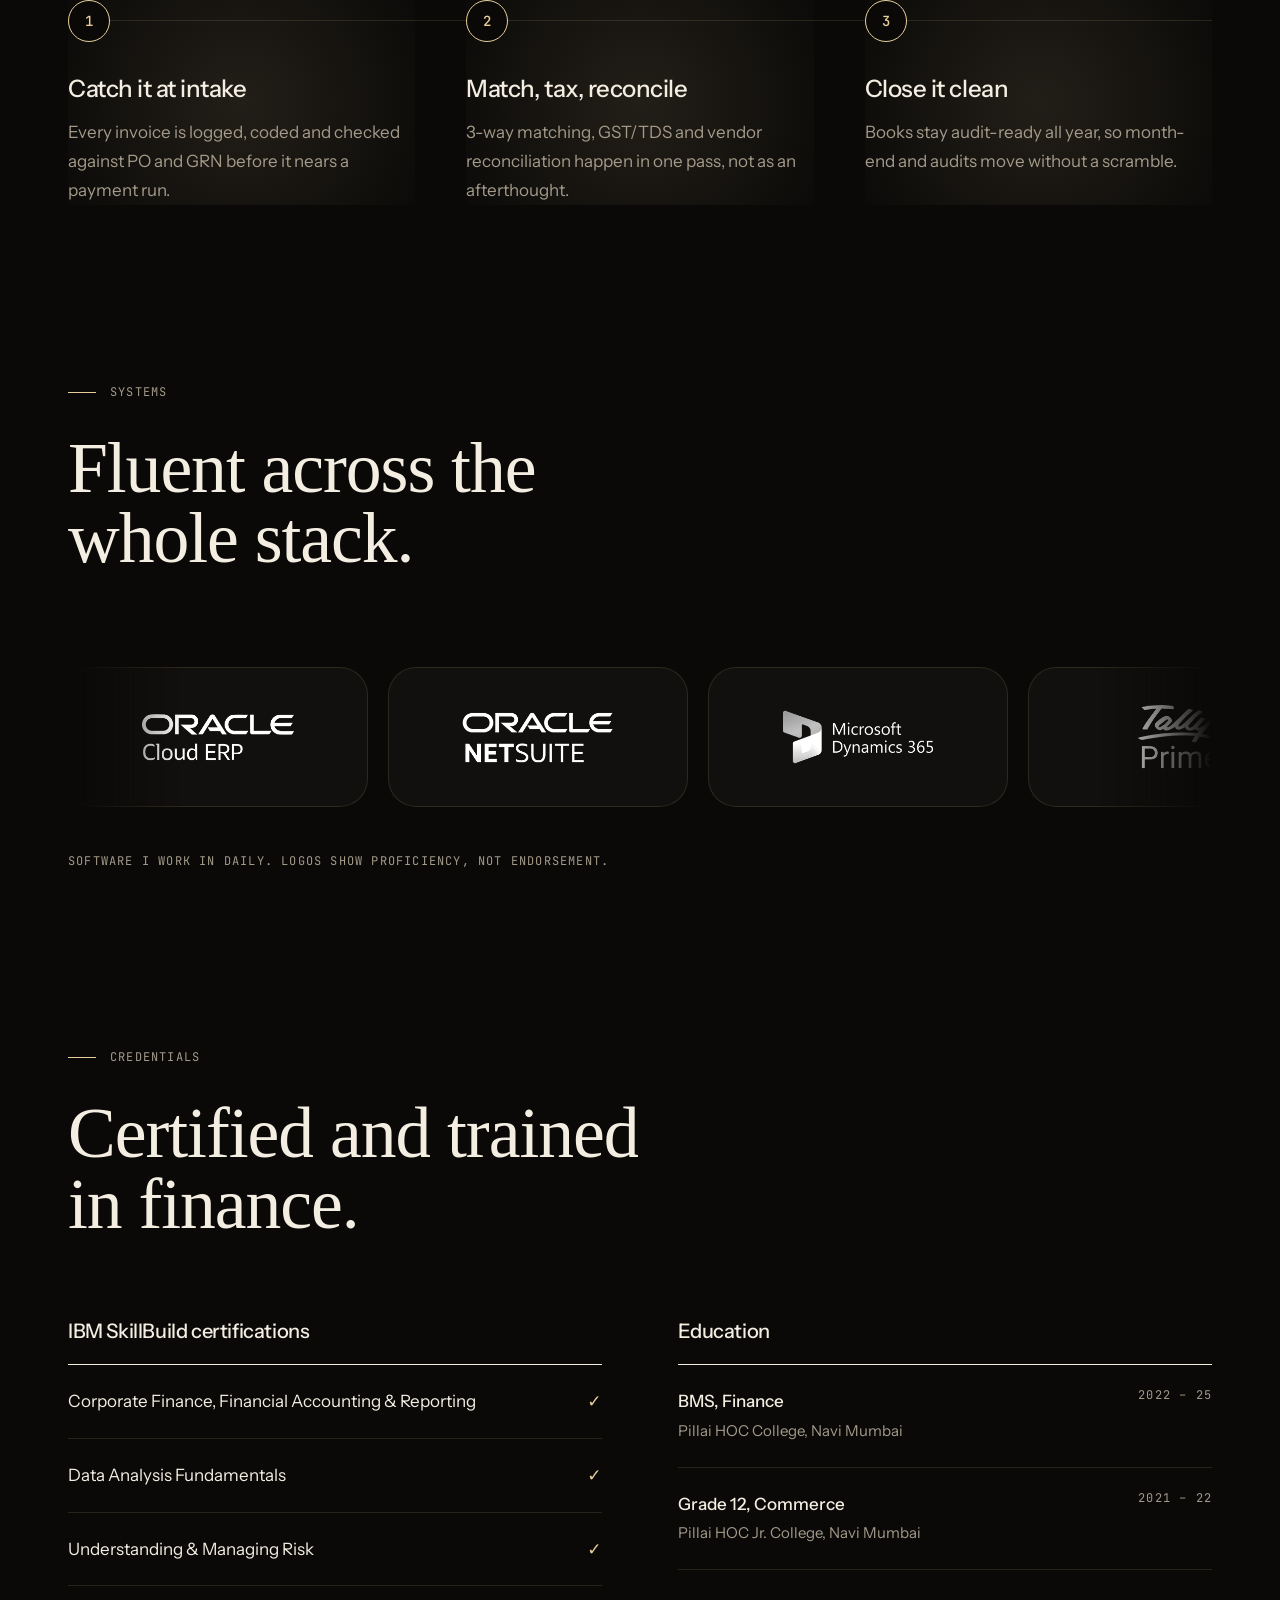
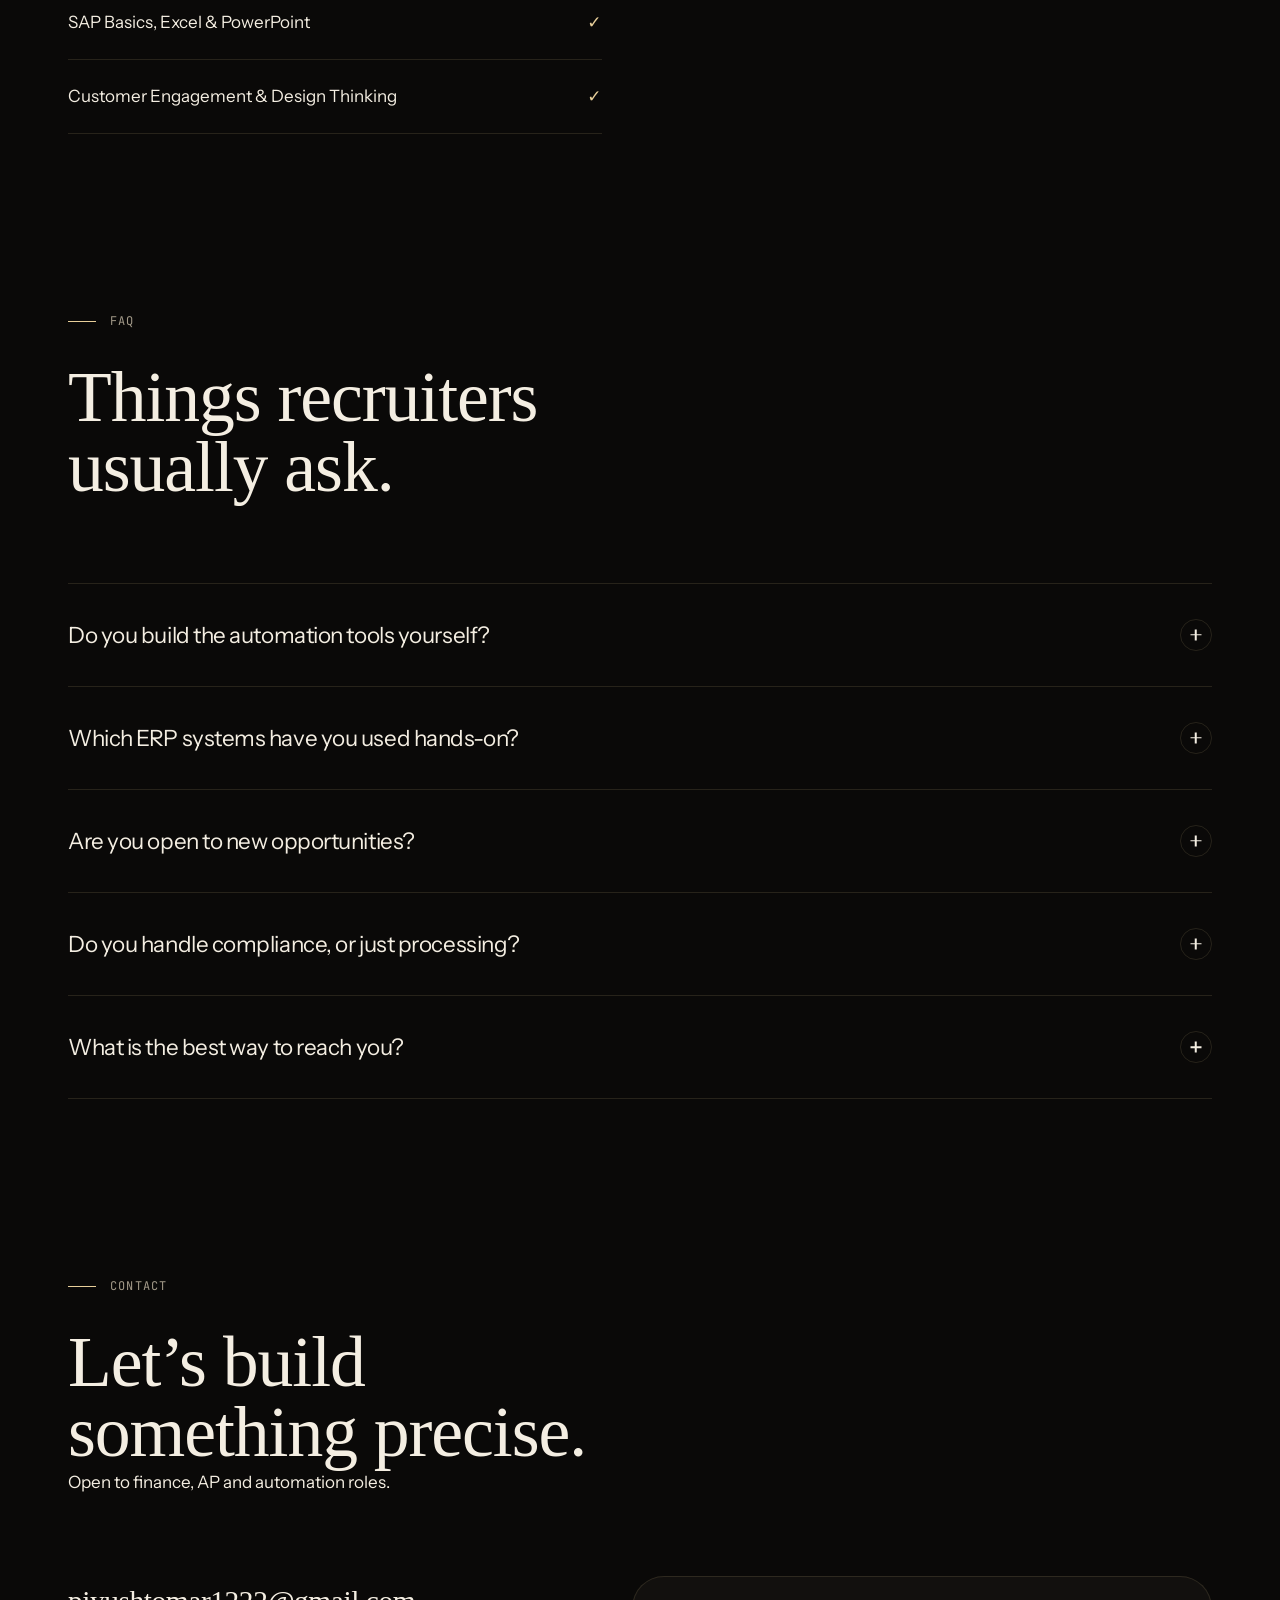
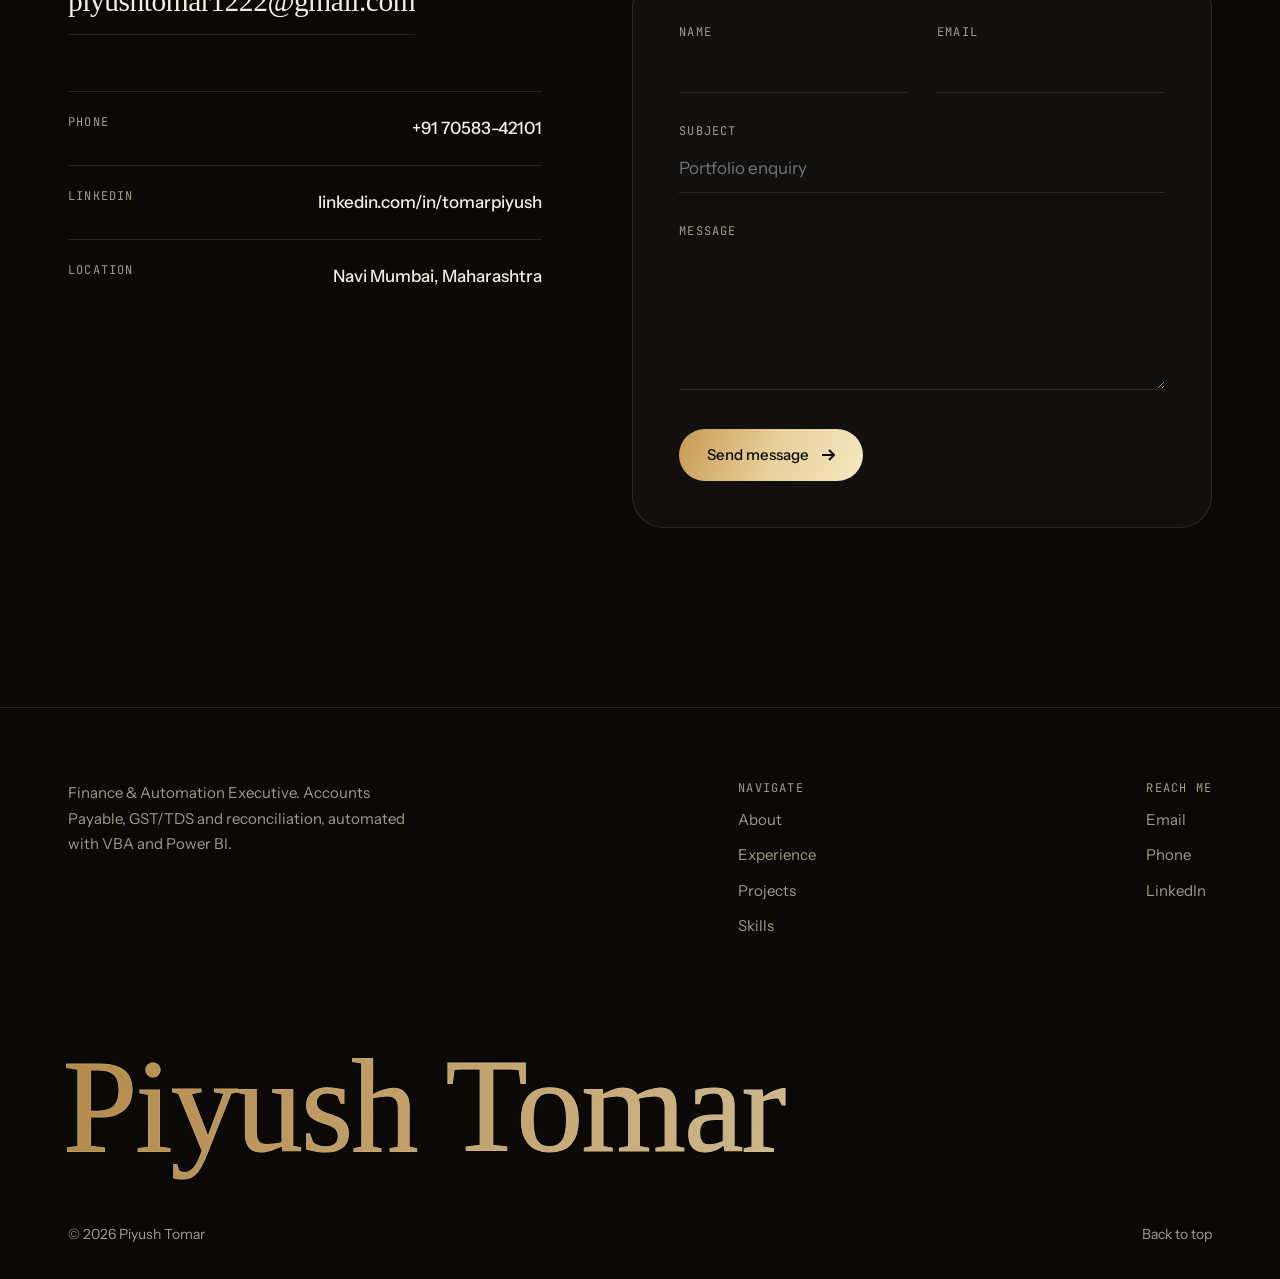
==== commit 9473b1b6: "Add files via upload" ====
--- a/index.html
+++ b/index.html
@@ -12,6 +12,8 @@
 <link href="https://fonts.googleapis.com/css2?family=Cormorant+Garamond:ital,wght@0,500;0,600;1,500&family=Instrument+Sans:wght@400;500;600&family=JetBrains+Mono:wght@400;500&display=swap" rel="stylesheet">
 <link rel="stylesheet" href="assets/style.css">
 <link rel="stylesheet" href="assets/luxe.css">
+<link rel="stylesheet" href="assets/revamp.css">
+<link rel="stylesheet" href="assets/v3.css">
 <script>document.documentElement.classList.add("js");try{var t=localStorage.getItem("theme");if(t)document.documentElement.setAttribute("data-theme",t)}catch(e){}setTimeout(function(){document.documentElement.classList.add("in-failsafe")},0);setTimeout(function(){if(!document.documentElement.classList.contains("ready")){document.documentElement.classList.remove("js");var l=document.getElementById("loader");if(l)l.style.display="none";var m=document.getElementById("main");if(m)m.classList.add("go")}},8000)</script>
 <title>Piyush Tomar — Finance &amp; Automation Executive</title>
 <meta name="description" content="Finance &amp; Automation Executive in Navi Mumbai. End-to-end Accounts Payable, GST/TDS compliance and reconciliation, automated with Excel VBA, Power BI and Power Automate across Oracle, NetSuite, Navision and Tally.">
@@ -37,56 +39,54 @@
 <div class="prog"></div>
 <header class="nav"><div class="pill">
   <a class="brand" href="#top" aria-label="Piyush Tomar, back to top"><svg viewBox="620 30 3760 4940" aria-hidden="true"><use href="#seal"/></svg>Piyush Tomar</a>
-  <a class="nl" href="#about">About</a><a class="nl" href="#experience">Experience</a><a class="nl" href="#projects">Projects</a><a class="nl" href="#skills">Skills</a><a class="nl" href="#faq">FAQ</a>
+  <a class="nl" href="#about">About</a><a class="nl" href="#work">Results</a><a class="nl" href="#services">Services</a><a class="nl" href="#experience">Experience</a><a class="nl" href="#faq">FAQ</a>
   <button class="ib" data-theme-toggle aria-label="Switch theme"><svg viewBox="0 0 16 16" aria-hidden="true"><circle cx="8" cy="8" r="3.2"/><path d="M8 1.5v1.5M8 13v1.5M1.5 8H3M13 8h1.5M3.4 3.4l1 1M11.6 11.6l1 1M12.6 3.4l-1 1M4.4 11.6l-1 1"/></svg></button>
   <a class="btn sm" href="#contact">Contact</a>
   <button class="ib burger" id="burger" aria-label="Open menu" aria-expanded="false" aria-controls="sheet"><svg viewBox="0 0 16 16" aria-hidden="true"><path d="M2 5h12M2 11h12"/></svg></button>
 </div></header>
-<nav class="sheet" id="sheet" aria-label="Mobile"><a href="#about">About</a><a href="#experience">Experience</a><a href="#projects">Projects</a><a href="#skills">Skills</a><a href="#faq">FAQ</a><a href="#contact">Contact</a></nav>
+<nav class="sheet" id="sheet" aria-label="Mobile"><a href="#about">About</a><a href="#work">Results</a><a href="#services">Services</a><a href="#experience">Experience</a><a href="#faq">FAQ</a><a href="#contact">Contact</a></nav>
 
 <main id="main">
-<section class="hero" id="top">
-  <div class="aurora" aria-hidden="true"><i></i><i></i></div><svg class="wmark" viewBox="620 30 3760 4940" aria-hidden="true"><use href="#seal"/></svg>
-  <div class="wrap">
-    <div class="hgrid">
-      <div>
-        <div class="stat fade"><i class="dot"></i>Officer 1C at CMA CGM GBS</div>
-        <h1 aria-label="Finance, run on automation."><span class="ln" aria-hidden="true"><span><b class="ch">F</b><b class="ch">i</b><b class="ch">n</b><b class="ch">a</b><b class="ch">n</b><b class="ch">c</b><b class="ch">e</b><b class="ch">,</b></span></span><span class="ln" aria-hidden="true"><span><b class="ch">r</b><b class="ch">u</b><b class="ch">n</b><b class="ch">&nbsp;</b><b class="ch">o</b><b class="ch">n</b></span></span><span class="ln" aria-hidden="true"><span><b class="ch" style="--k:0.00">a</b><b class="ch" style="--k:0.10">u</b><b class="ch" style="--k:0.20">t</b><b class="ch" style="--k:0.30">o</b><b class="ch" style="--k:0.40">m</b><b class="ch" style="--k:0.50">a</b><b class="ch" style="--k:0.60">t</b><b class="ch" style="--k:0.70">i</b><b class="ch" style="--k:0.80">o</b><b class="ch" style="--k:0.90">n</b><b class="ch" style="--k:1.00">.</b></span></span></h1>
-        <p class="lead fade d2">I own Accounts Payable, GST/TDS and reconciliations end to end, then automate them with Excel VBA, Power BI and Power Automate across Oracle, NetSuite, Navision and Tally.</p>
-        <div class="acts fade d3"><a class="btn" href="#contact">Contact me<svg viewBox="0 0 14 14" aria-hidden="true"><path d="M1 7h12M8 2l5 5-5 5"/></svg></a><a class="btn ghost" href="#experience">View experience</a></div>
-      </div>
-      <div class="ledger fade d3" aria-label="How an invoice moves through my process"><div class="mono" style="padding:4px 4px 18px">Invoice workflow</div><div class="lr first" style="--i:0"><span class="ck"><svg viewBox="0 0 12 12" aria-hidden="true"><path pathLength="1" d="M2 6.5l2.5 2.5L10 3.5"/></svg></span>Invoice logged and coded<small class="mono">Intake</small></div><div class="lr" style="--i:1"><span class="ck"><svg viewBox="0 0 12 12" aria-hidden="true"><path pathLength="1" d="M2 6.5l2.5 2.5L10 3.5"/></svg></span>Matched to purchase order<small class="mono">PO</small></div><div class="lr" style="--i:2"><span class="ck"><svg viewBox="0 0 12 12" aria-hidden="true"><path pathLength="1" d="M2 6.5l2.5 2.5L10 3.5"/></svg></span>Matched to goods receipt<small class="mono">GRN</small></div><div class="lr" style="--i:3"><span class="ck"><svg viewBox="0 0 12 12" aria-hidden="true"><path pathLength="1" d="M2 6.5l2.5 2.5L10 3.5"/></svg></span>GST and TDS applied<small class="mono">Tax</small></div><div class="lr" style="--i:4"><span class="ck"><svg viewBox="0 0 12 12" aria-hidden="true"><path pathLength="1" d="M2 6.5l2.5 2.5L10 3.5"/></svg></span>Cleared for payment run<small class="mono">Pay</small></div></div>
-    </div>
-    <dl class="spec"><div class="sp"><dt class="mono">Role</dt><dd><b>Finance &amp; Automation Executive</b><span></span></dd></div><div class="sp"><dt class="mono">Now</dt><dd><b>Officer 1C</b><span>CMA CGM GBS, since Jul 2026</span></dd></div><div class="sp"><dt class="mono">Before</dt><dd><b>Finance Executive</b><span>CarTrade Tech, Apr 2025 – Jul 2026</span></dd></div><div class="sp"><dt class="mono">Based in</dt><dd><b>Navi Mumbai</b><span>Maharashtra, India</span></dd></div></dl>
-  </div>
-</section>
+<section class="hero hero2" id="top"><div class="aurora" aria-hidden="true"><i></i><i></i></div>
+<div class="wrap hc">
+<div class="crest fade" aria-hidden="true"><svg viewBox="620 30 3760 4940"><use href="#seal"/></svg></div>
+<div class="stat fade"><i class="dot"></i>Officer 1C at CMA CGM GBS</div>
+<h1 aria-label="Finance, run on automation."><span class="ln" aria-hidden="true"><span><b class="ch">F</b><b class="ch">i</b><b class="ch">n</b><b class="ch">a</b><b class="ch">n</b><b class="ch">c</b><b class="ch">e</b><b class="ch">,</b></span></span><span class="ln" aria-hidden="true"><span><b class="ch">r</b><b class="ch">u</b><b class="ch">n</b><b class="ch">&nbsp;</b><b class="ch">o</b><b class="ch">n</b></span></span><span class="ln" aria-hidden="true"><span><b class="ch" style="--k:0.00">a</b><b class="ch" style="--k:0.10">u</b><b class="ch" style="--k:0.20">t</b><b class="ch" style="--k:0.30">o</b><b class="ch" style="--k:0.40">m</b><b class="ch" style="--k:0.50">a</b><b class="ch" style="--k:0.60">t</b><b class="ch" style="--k:0.70">i</b><b class="ch" style="--k:0.80">o</b><b class="ch" style="--k:0.90">n</b><b class="ch" style="--k:1.00">.</b></span></span></h1>
+<p class="lead fade d2">I own Accounts Payable, GST/TDS and reconciliations end to end, then automate them with Excel VBA, Power BI and Power Automate across Oracle, NetSuite, Navision and Tally.</p>
+<div class="acts fade d3"><a class="btn" href="#contact">Contact me<svg viewBox="0 0 14 14" aria-hidden="true"><path d="M1 7h12M8 2l5 5-5 5"/></svg></a><a class="btn ghost" href="#work">See results</a></div>
+<p class="proof mono fade d3">Fluent in Oracle · NetSuite · Navision · Tally · Zoho Books</p>
+<div class="stage2"><div class="ledger fade d3" aria-label="How an invoice moves through my process"><div class="mono" style="padding:4px 4px 18px">Invoice workflow</div><div class="lr first" style="--i:0"><span class="ck"><svg viewBox="0 0 12 12" aria-hidden="true"><path pathLength="1" d="M2 6.5l2.5 2.5L10 3.5"/></svg></span>Invoice logged and coded<small class="mono">Intake</small></div><div class="lr" style="--i:1"><span class="ck"><svg viewBox="0 0 12 12" aria-hidden="true"><path pathLength="1" d="M2 6.5l2.5 2.5L10 3.5"/></svg></span>Matched to purchase order<small class="mono">PO</small></div><div class="lr" style="--i:2"><span class="ck"><svg viewBox="0 0 12 12" aria-hidden="true"><path pathLength="1" d="M2 6.5l2.5 2.5L10 3.5"/></svg></span>Matched to goods receipt<small class="mono">GRN</small></div><div class="lr" style="--i:3"><span class="ck"><svg viewBox="0 0 12 12" aria-hidden="true"><path pathLength="1" d="M2 6.5l2.5 2.5L10 3.5"/></svg></span>GST and TDS applied<small class="mono">Tax</small></div><div class="lr" style="--i:4"><span class="ck"><svg viewBox="0 0 12 12" aria-hidden="true"><path pathLength="1" d="M2 6.5l2.5 2.5L10 3.5"/></svg></span>Cleared for payment run<small class="mono">Pay</small></div></div></div>
+</div></section>
 <div class="mq" aria-hidden="true"><div class="mt"><span>Accounts Payable</span><span>GST &amp; TDS</span><span>Reconciliation</span><span>Excel VBA</span><span>Power BI</span><span>Power Automate</span><span>Oracle &amp; NetSuite</span><span>Audit Support</span><span>Accounts Payable</span><span>GST &amp; TDS</span><span>Reconciliation</span><span>Excel VBA</span><span>Power BI</span><span>Power Automate</span><span>Oracle &amp; NetSuite</span><span>Audit Support</span></div></div>
-<section class="sec" aria-label="Key figures" style="padding-top:clamp(88px,10vw,144px)"><div class="wrap"><div class="figs rv"><div class="fg"><b data-count="450" data-suffix="+">450+</b><span>Reimbursements processed a month</span></div><div class="fg"><b data-count="100" data-suffix="+">100+</b><span>Issues resolved in the NetSuite rollout</span></div><div class="fg"><b data-count="5" data-suffix="">5</b><span>ERP systems used hands-on</span></div><div class="fg"><b data-count="2" data-suffix="+">2+</b><span>Years in finance and accounting</span></div></div></div></section>
-
-<section class="sec" id="about"><div class="wrap"><div class="ab">
-  <div class="rv"><div class="ph"><span aria-hidden="true">PT</span><img src="https://i.ibb.co/spTFBm9B/Linkedin-and-email.jpg" alt="Portrait of Piyush Tomar" width="800" height="1000" loading="lazy" onerror="this.remove()"></div></div>
-  <div class="rv">
-    <div class="eyebrow mono">About</div>
-    <p class="big">The numbers person who automates the boring parts.</p>
-    <div class="two"><p>At CMA CGM GBS I validate container bookings and transactions, then build the automation around them: VBA macros, Power BI dashboards and Power Automate flows.</p><p>Before that I ran end-to-end Accounts Payable at CarTrade Tech (CarWale, BikeWale, OLX), led the Navision to Oracle migration and resolved 100+ issues during the NetSuite rollout.</p></div>
-    <dl class="dl"><div><dt class="mono">Location</dt><dd>Navi Mumbai</dd></div><div><dt class="mono">Experience</dt><dd>2+ years</dd></div><div><dt class="mono">Education</dt><dd>BMS Finance, Pillai HOC College</dd></div><div><dt class="mono">Certified</dt><dd>IBM SkillBuild, five courses</dd></div></dl>
-  </div>
-</div></div></section>
-
-<section class="sec" id="experience"><div class="wrap"><div class="xp">
+<section class="sec" id="about"><div class="wrap">
+<div class="rv"><div class="eyebrow mono">About</div><h2>The numbers person who automates the boring parts.</h2></div>
+<div class="bn">
+<div class="t t-ph rv"><div class="ph"><span aria-hidden="true">PT</span><img src="https://i.ibb.co/spTFBm9B/Linkedin-and-email.jpg" alt="Portrait of Piyush Tomar" width="800" height="1000" loading="lazy" onerror="this.remove()"></div></div>
+<div class="t t-bio rv"><p>At CMA CGM GBS I validate container bookings and transactions, then build the automation around them: VBA macros, Power BI dashboards and Power Automate flows.</p><p>Before that I ran end-to-end Accounts Payable at CarTrade Tech (CarWale, BikeWale, OLX), led the Navision to Oracle migration and resolved 100+ issues during the NetSuite rollout.</p></div>
+<div class="t t-n rv"><b data-count="450" data-suffix="+">450+</b><span>Reimbursements a month</span></div>
+<div class="t t-n rv"><b data-count="100" data-suffix="+">100+</b><span>NetSuite issues resolved</span></div>
+<div class="t t-n rv"><b data-count="5" data-suffix="">5</b><span>ERP systems, hands-on</span></div>
+<div class="t t-n rv"><b data-count="2" data-suffix="+">2+</b><span>Years in finance</span></div>
+<div class="t t-loc rv"><span class="mono"><i class="live"></i>Based in</span><b>Navi Mumbai</b><small class="mono" id="clock">India</small></div>
+<div class="t t-edu rv"><span class="mono">Education</span><b>BMS, Finance</b><small>Pillai HOC College · 2022 – 25<br>IBM SkillBuild, five certifications</small></div>
+<div class="t t-tools rv"><span class="mono">Daily stack</span><div class="chips"><i>Excel VBA</i><i>Power BI</i><i>Power Automate</i><i>Oracle</i><i>NetSuite</i><i>Navision</i><i>Tally</i><i>Zoho Books</i></div></div>
+</div></div></section><section class="sec" id="work"><div class="wrap"><div class="rv"><div class="eyebrow mono">Results</div><h2>Numbers that came out of the work.</h2></div><div class="rs">
+<article class="r rv" style="--h:230"><span class="mono">CarTrade Tech</span><b data-count="450" data-suffix="+">450+</b><h3>Reimbursements processed every month</h3><p>Mandatory bill submission, approval rules for deviations and an Excel tracker for aging, status and payments.</p></article>
+<article class="r rv" style="--h:270"><span class="mono">Oracle NetSuite</span><b data-count="100" data-suffix="+">100+</b><h3>Issues found and fixed in the NetSuite rollout</h3><p>Opening balances for employee advances, UAT support and a smooth go-live.</p></article>
+<article class="r rv" style="--h:175"><span class="mono">Systems</span><b data-count="5" data-suffix="">5</b><h3>ERP systems used hands-on</h3><p>Oracle, NetSuite, Navision, Tally and Zoho Books, including a live Navision to Oracle migration.</p></article>
+</div></div></section><section class="sec" id="services"><div class="wrap"><div class="rv"><div class="eyebrow mono">Services</div><h2>What I take off your plate.</h2></div><div class="svl">
+<div class="sv rv"><span class="mono">01</span><h3>Automation-first finance ops</h3><p>Excel VBA, Power BI, Power Automate and AI-assisted scripting that turn manual AP work into a system that runs itself.</p><i aria-hidden="true">↗</i></div>
+<div class="sv rv"><span class="mono">02</span><h3>End-to-end Accounts Payable</h3><p>Invoice ingestion, 3-way matching, payments and card reconciliation across five ERPs.</p><i aria-hidden="true">↗</i></div>
+<div class="sv rv"><span class="mono">03</span><h3>GST &amp; TDS compliance</h3><p>Accurate tax calculation, timely filing and ITC reconciliation on every invoice.</p><i aria-hidden="true">↗</i></div>
+<div class="sv rv"><span class="mono">04</span><h3>Reconciliation &amp; audit support</h3><p>Vendor, employee and bank reconciliations, statutory and internal audits, Form 15CA/15CB and vendor KYC.</p><i aria-hidden="true">↗</i></div>
+</div></div></section><section class="sec" id="approach"><div class="wrap"><div class="rv"><div class="eyebrow mono">Approach</div><h2>Why automation-first changes the desk.</h2></div><div class="cmp rv">
+<div class="cm"><h3>Manual finance desk</h3><ul><li>Invoices keyed in by hand</li><li>Checks happen at the end</li><li>Month-end is a scramble</li><li>Reports rebuilt every cycle</li></ul></div>
+<div class="cm me"><h3>How I run it</h3><ul><li>Macros and flows scan, map and validate</li><li>Checks at intake: PO and GRN matched first</li><li>Books audit-ready all year</li><li>Dashboards that refresh themselves</li></ul></div>
+</div></div></section><section class="sec" id="experience"><div class="wrap"><div class="xp">
   <div class="stick rv"><div class="eyebrow mono">Experience</div><h2>Where I built this skillset.</h2></div>
   <div><article class="job rv"><div class="mono">Jul 2026 – Present <span class="now">/ Current</span></div><h3>Officer 1C</h3><p class="org">CMA CGM GBS, Navi Mumbai</p><ul><li>Validate container bookings, voyage activity and expenses for accuracy and compliance.</li><li>Build Excel VBA macros and Power BI reports that automate invoice scanning and expense mapping.</li><li>Use Power Automate and AI-assisted scripting to streamline recurring work and strengthen AP controls.</li></ul><div class="tg"><span>Excel VBA</span><span>Power BI</span><span>Power Automate</span><span>AI scripting</span></div></article><article class="job rv"><div class="mono">Apr 2025 – Jul 2026 <span class="now"></span></div><h3>Finance Executive</h3><p class="org">CarTrade Tech, Vashi, Navi Mumbai</p><ul><li>Ran end-to-end Accounts Payable: invoices, 3-way matching, vendor payments, GST and TDS.</li><li>Handled vendor KYC/MSME/LDC, ledger and bank reconciliations, corporate cards and 15CA/15CB remittances.</li><li>Processed 450+ monthly reimbursements; supported month-end, audits and MIS/AOP reporting.</li><li>Led the Navision to Oracle data migration and automated reconciliations with VBA, Power Query and Power BI.</li></ul><div class="tg"><span>Oracle</span><span>NetSuite</span><span>Navision</span><span>Tally</span><span>GST / TDS</span></div></article><article class="job rv"><div class="mono">Aug 2024 – Mar 2025 <span class="now"></span></div><h3>GST Compliance Intern</h3><p class="org">Pawar Store, Mumbai</p><ul><li>Assisted with GST return filing and timely submissions.</li><li>Reconciled GST with e-commerce platforms including Amazon.</li><li>Verified tax calculations and ITC claims to reduce compliance risk.</li></ul><div class="tg"><span>GST returns</span><span>ITC</span><span>Reconciliation</span></div></article><article class="job rv"><div class="mono">Apr 2024 – Jul 2024 <span class="now"></span></div><h3>Accounting Intern</h3><p class="org">Ananta Resource Management, Mumbai</p><ul><li>Maintained records and performed account reconciliations.</li><li>Built MIS reports and dashboards in Advanced Excel.</li><li>Worked hands-on in Zoho Books and Tally Prime; supported GST and TDS filings.</li></ul><div class="tg"><span>Zoho Books</span><span>Tally Prime</span><span>Excel</span><span>TDS</span></div></article></div>
-</div></div></section>
-
-<section class="sec" id="projects"><div class="wrap"><div class="rv"><div class="eyebrow mono">Projects</div><h2>Beyond day-to-day operations.</h2></div><div class="bento"><article class="bc rv"><div class="top mono"><span>CMA CGM GBS</span><span>2026 – now</span></div><h3>AI-Assisted AP Automation Suite</h3><div class="sb">Excel VBA, Power BI, Power Automate</div><p>Automated invoice scanning, expense mapping and reporting, with scripted validation checks that tighten AP controls.</p></article><article class="bc rv"><div class="top mono"><span>CarTrade Tech</span><span>Aug – Nov 2025</span></div><h3>Oracle NetSuite Implementation</h3><div class="sb">Employee expense module: migration and UAT</div><p>Set up opening balances for employee advances, found and fixed 100+ issues, and supported UAT through a smooth go-live.</p></article><article class="bc rv"><div class="top mono"><span>CarTrade Tech</span><span>May 2025 – Mar 2026</span></div><h3>Reimbursement Optimization</h3><div class="sb">Policy tightening and tracking overhaul</div><p>Introduced mandatory bill submission with approval rules for deviations, and built an Excel tracker for aging, status and payment summaries.</p></article><article class="bc rv"><div class="top mono"><span>CarTrade Tech</span><span>Ongoing</span></div><h3>Navision to Oracle Migration</h3><div class="sb">Ledger and master-data transition</div><p>Migrated vendor, GL and transaction data, and reconciled opening balances before and after go-live.</p></article></div></div></section>
-<section class="sec" id="skills"><div class="wrap"><div class="rv"><div class="eyebrow mono">Skills</div><h2>What I handle, day to day.</h2></div><div class="sk rv"><article class="sc" style="--c:var(--acc)"><span class="ico"><svg viewBox="0 0 24 24" aria-hidden="true"><path d="M13 2L4 14h7l-1 8 9-12h-7l1-8z"/></svg></span><h3>Automation-first finance ops</h3><p>Excel VBA, Power BI, Power Automate and AI-assisted scripting that turn manual AP work into a system that runs itself.</p></article><article class="sc" style="--c:var(--acc2)"><span class="ico"><svg viewBox="0 0 24 24" aria-hidden="true"><path d="M6 2h9l5 5v15H6zM14 2v6h6M9 13h8M9 17h6"/></svg></span><h3>End-to-end Accounts Payable</h3><p>Invoice ingestion, 3-way matching, payments and card reconciliation across five ERPs.</p></article><article class="sc" style="--c:var(--acc3)"><span class="ico"><svg viewBox="0 0 24 24" aria-hidden="true"><path d="M19 5L5 19M7.5 9a2 2 0 100-4 2 2 0 000 4zM16.5 19a2 2 0 100-4 2 2 0 000 4z"/></svg></span><h3>GST &amp; TDS compliance</h3><p>Accurate tax calculation, timely filing and ITC reconciliation on every invoice.</p></article><article class="sc" style="--c:var(--acc)"><span class="ico"><svg viewBox="0 0 24 24" aria-hidden="true"><path d="M7 7h13l-4-4M17 17H4l4 4"/></svg></span><h3>Reconciliation</h3><p>Vendor, employee and bank reconciliations, automated where possible.</p></article><article class="sc" style="--c:var(--acc2)"><span class="ico"><svg viewBox="0 0 24 24" aria-hidden="true"><path d="M12 3l8 3v6c0 5-3.5 8-8 9-4.5-1-8-4-8-9V6zM8.5 12l2.5 2.5 4.5-5"/></svg></span><h3>Audit support</h3><p>Statutory and internal audits, Form 15CA/15CB and vendor KYC.</p></article><article class="sc" style="--c:var(--acc3)"><span class="ico"><svg viewBox="0 0 24 24" aria-hidden="true"><path d="M4 20V10M10 20V4M16 20v-8M22 20H2"/></svg></span><h3>Reporting &amp; analysis</h3><p>MIS, AOP, Power BI dashboards and aging trackers.</p></article></div></div></section>
-<section class="sec" id="process"><div class="wrap"><div class="rv"><div class="eyebrow mono">Process</div><h2>From invoice to close in three moves.</h2></div><div class="pr rv"><div class="ps"><div class="nb">1</div><h3>Catch it at intake</h3><p>Every invoice is logged, coded and checked against PO and GRN before it nears a payment run.</p></div><div class="ps"><div class="nb">2</div><h3>Match, tax, reconcile</h3><p>3-way matching, GST/TDS and vendor reconciliation happen in one pass, not as an afterthought.</p></div><div class="ps"><div class="nb">3</div><h3>Close it clean</h3><p>Books stay audit-ready all year, so month-end and audits move without a scramble.</p></div></div></div></section>
-<section class="sec" id="tools"><div class="wrap"><div class="rv"><div class="eyebrow mono">Systems</div><h2>Fluent across the whole stack.</h2></div><div class="lm rv"><div class="lt"><div class="ls"><div class="logo"><img src="assets/oracle-fusion.png" alt="Oracle Cloud ERP" loading="lazy"></div><div class="logo"><img src="assets/netsuite.png" alt="Oracle NetSuite" loading="lazy"></div><div class="logo"><img src="assets/navision.png" alt="Microsoft Dynamics 365 (Navision)" loading="lazy"></div><div class="logo"><img src="assets/tally.png" alt="Tally Prime" loading="lazy"></div><div class="logo"><img src="assets/zohobooks.png" alt="Zoho Books" loading="lazy"></div></div><div class="ls" aria-hidden="true"><div class="logo"><img src="assets/oracle-fusion.png" alt="" loading="lazy"></div><div class="logo"><img src="assets/netsuite.png" alt="" loading="lazy"></div><div class="logo"><img src="assets/navision.png" alt="" loading="lazy"></div><div class="logo"><img src="assets/tally.png" alt="" loading="lazy"></div><div class="logo"><img src="assets/zohobooks.png" alt="" loading="lazy"></div></div></div></div><p class="tools-note mono rv">Software I work in daily. Logos show proficiency, not endorsement.</p></div></section>
-<section class="sec" id="credentials"><div class="wrap"><div class="rv"><div class="eyebrow mono">Credentials</div><h2>Certified and trained in finance.</h2></div><div class="cr rv"><div><h3>IBM SkillBuild certifications</h3><div class="rw"><span style="color:var(--ink);font-size:17px">Corporate Finance, Financial Accounting &amp; Reporting</span><em aria-label="Completed">✓</em></div><div class="rw"><span style="color:var(--ink);font-size:17px">Data Analysis Fundamentals</span><em aria-label="Completed">✓</em></div><div class="rw"><span style="color:var(--ink);font-size:17px">Understanding &amp; Managing Risk</span><em aria-label="Completed">✓</em></div><div class="rw"><span style="color:var(--ink);font-size:17px">SAP Basics, Excel &amp; PowerPoint</span><em aria-label="Completed">✓</em></div><div class="rw"><span style="color:var(--ink);font-size:17px">Customer Engagement &amp; Design Thinking</span><em aria-label="Completed">✓</em></div></div><div><h3>Education</h3><div class="rw"><div><b>BMS, Finance</b><span>Pillai HOC College, Navi Mumbai</span></div><small class="mono">2022 – 25</small></div><div class="rw"><div><b>Grade 12, Commerce</b><span>Pillai HOC Jr. College, Navi Mumbai</span></div><small class="mono">2021 – 22</small></div></div></div></div></section>
-<section class="sec" id="faq"><div class="wrap"><div class="rv"><div class="eyebrow mono">FAQ</div><h2>Things recruiters usually ask.</h2></div><div class="faq rv"><details name="faq"><summary>Do you build the automation tools yourself?<i></i></summary><p>Yes: Excel VBA macros, Power BI dashboards and Power Automate flows, plus AI-assisted scripting for AP controls. I build the tool and run the process it automates.</p></details><details name="faq"><summary>Which ERP systems have you used hands-on?<i></i></summary><p>Oracle Financials, Oracle NetSuite, Navision, Tally and Zoho Books, including a live Navision to Oracle migration.</p></details><details name="faq"><summary>Are you open to new opportunities?<i></i></summary><p>Open to the right conversation. I am currently employed and would serve a standard notice period.</p></details><details name="faq"><summary>Do you handle compliance, or just processing?<i></i></summary><p>Both: GST/TDS, KYC/MSME/LDC, Form 15CA/15CB and audit-ready documentation, increasingly automated.</p></details><details name="faq"><summary>What is the best way to reach you?<i></i></summary><p>Email <a href="mailto:piyushtomar1222@gmail.com">piyushtomar1222@gmail.com</a> or call <a href="tel:+917058342101">+91 70583-42101</a>. I reply promptly.</p></details></div></div></section>
-
-<section class="sec" id="contact"><div class="wrap">
-  <div class="rv"><div class="eyebrow mono">Contact</div><h2 style="max-width:18ch">Open to finance, AP and automation roles.</h2></div>
+</div></div></section><section class="sec" id="projects"><div class="wrap"><div class="rv"><div class="eyebrow mono">Projects</div><h2>Beyond day-to-day operations.</h2></div><div class="bento"><article class="bc rv"><div class="top mono"><span>CMA CGM GBS</span><span>2026 – now</span></div><h3>AI-Assisted AP Automation Suite</h3><div class="sb">Excel VBA, Power BI, Power Automate</div><p>Automated invoice scanning, expense mapping and reporting, with scripted validation checks that tighten AP controls.</p></article><article class="bc rv"><div class="top mono"><span>CarTrade Tech</span><span>Aug – Nov 2025</span></div><h3>Oracle NetSuite Implementation</h3><div class="sb">Employee expense module: migration and UAT</div><p>Set up opening balances for employee advances, found and fixed 100+ issues, and supported UAT through a smooth go-live.</p></article><article class="bc rv"><div class="top mono"><span>CarTrade Tech</span><span>May 2025 – Mar 2026</span></div><h3>Reimbursement Optimization</h3><div class="sb">Policy tightening and tracking overhaul</div><p>Introduced mandatory bill submission with approval rules for deviations, and built an Excel tracker for aging, status and payment summaries.</p></article><article class="bc rv"><div class="top mono"><span>CarTrade Tech</span><span>Ongoing</span></div><h3>Navision to Oracle Migration</h3><div class="sb">Ledger and master-data transition</div><p>Migrated vendor, GL and transaction data, and reconciled opening balances before and after go-live.</p></article></div></div></section><section class="sec" id="process"><div class="wrap"><div class="rv"><div class="eyebrow mono">Process</div><h2>From invoice to close in three moves.</h2></div><div class="pr rv"><div class="ps"><div class="nb">1</div><h3>Catch it at intake</h3><p>Every invoice is logged, coded and checked against PO and GRN before it nears a payment run.</p></div><div class="ps"><div class="nb">2</div><h3>Match, tax, reconcile</h3><p>3-way matching, GST/TDS and vendor reconciliation happen in one pass, not as an afterthought.</p></div><div class="ps"><div class="nb">3</div><h3>Close it clean</h3><p>Books stay audit-ready all year, so month-end and audits move without a scramble.</p></div></div></div></section><section class="sec" id="tools"><div class="wrap"><div class="rv"><div class="eyebrow mono">Systems</div><h2>Fluent across the whole stack.</h2></div><div class="lm rv"><div class="lt"><div class="ls"><div class="logo"><img src="assets/oracle-fusion.png" alt="Oracle Cloud ERP" loading="lazy"></div><div class="logo"><img src="assets/netsuite.png" alt="Oracle NetSuite" loading="lazy"></div><div class="logo"><img src="assets/navision.png" alt="Microsoft Dynamics 365 (Navision)" loading="lazy"></div><div class="logo"><img src="assets/tally.png" alt="Tally Prime" loading="lazy"></div><div class="logo"><img src="assets/zohobooks.png" alt="Zoho Books" loading="lazy"></div></div><div class="ls" aria-hidden="true"><div class="logo"><img src="assets/oracle-fusion.png" alt="" loading="lazy"></div><div class="logo"><img src="assets/netsuite.png" alt="" loading="lazy"></div><div class="logo"><img src="assets/navision.png" alt="" loading="lazy"></div><div class="logo"><img src="assets/tally.png" alt="" loading="lazy"></div><div class="logo"><img src="assets/zohobooks.png" alt="" loading="lazy"></div></div></div></div><p class="tools-note mono rv">Software I work in daily. Logos show proficiency, not endorsement.</p></div></section><section class="sec" id="credentials"><div class="wrap"><div class="rv"><div class="eyebrow mono">Credentials</div><h2>Certified and trained in finance.</h2></div><div class="cr rv"><div><h3>IBM SkillBuild certifications</h3><div class="rw"><span style="color:var(--ink);font-size:17px">Corporate Finance, Financial Accounting &amp; Reporting</span><em aria-label="Completed">✓</em></div><div class="rw"><span style="color:var(--ink);font-size:17px">Data Analysis Fundamentals</span><em aria-label="Completed">✓</em></div><div class="rw"><span style="color:var(--ink);font-size:17px">Understanding &amp; Managing Risk</span><em aria-label="Completed">✓</em></div><div class="rw"><span style="color:var(--ink);font-size:17px">SAP Basics, Excel &amp; PowerPoint</span><em aria-label="Completed">✓</em></div><div class="rw"><span style="color:var(--ink);font-size:17px">Customer Engagement &amp; Design Thinking</span><em aria-label="Completed">✓</em></div></div><div><h3>Education</h3><div class="rw"><div><b>BMS, Finance</b><span>Pillai HOC College, Navi Mumbai</span></div><small class="mono">2022 – 25</small></div><div class="rw"><div><b>Grade 12, Commerce</b><span>Pillai HOC Jr. College, Navi Mumbai</span></div><small class="mono">2021 – 22</small></div></div></div></div></section><section class="sec" id="faq"><div class="wrap"><div class="rv"><div class="eyebrow mono">FAQ</div><h2>Things recruiters usually ask.</h2></div><div class="faq rv"><details name="faq"><summary>Do you build the automation tools yourself?<i></i></summary><p>Yes: Excel VBA macros, Power BI dashboards and Power Automate flows, plus AI-assisted scripting for AP controls. I build the tool and run the process it automates.</p></details><details name="faq"><summary>Which ERP systems have you used hands-on?<i></i></summary><p>Oracle Financials, Oracle NetSuite, Navision, Tally and Zoho Books, including a live Navision to Oracle migration.</p></details><details name="faq"><summary>Are you open to new opportunities?<i></i></summary><p>Open to the right conversation. I am currently employed and would serve a standard notice period.</p></details><details name="faq"><summary>Do you handle compliance, or just processing?<i></i></summary><p>Both: GST/TDS, KYC/MSME/LDC, Form 15CA/15CB and audit-ready documentation, increasingly automated.</p></details><details name="faq"><summary>What is the best way to reach you?<i></i></summary><p>Email <a href="mailto:piyushtomar1222@gmail.com">piyushtomar1222@gmail.com</a> or call <a href="tel:+917058342101">+91 70583-42101</a>. I reply promptly.</p></details></div></div></section><section class="sec" id="contact"><div class="wrap">
+  <div class="rv"><div class="eyebrow mono">Contact</div><h2 class="cta-h">Let’s build something <em>precise.</em></h2><p class="cta-p">Open to finance, AP and automation roles.</p></div>
   <div class="ct">
     <div class="rv">
       <a class="mail" href="mailto:piyushtomar1222@gmail.com">piyushtomar1222@gmail.com</a>
@@ -106,8 +106,7 @@
       <div class="fa"><button class="btn" type="submit">Send message<svg viewBox="0 0 14 14" aria-hidden="true"><path d="M1 7h12M8 2l5 5-5 5"/></svg></button><div class="ok" id="ok" role="status" aria-live="polite"></div></div>
     </form>
   </div>
-</div></section>
-</main>
+</div></section></main>
 
 <footer><div class="wrap">
   <div class="fr">
@@ -120,5 +119,7 @@
 </div></footer>
 <script src="assets/main.js"></script>
 <script src="assets/luxe.js" defer></script>
+<script src="assets/bits.js" defer></script>
+<script src="assets/revamp.js" defer></script>
 </body>
 </html>
--- a/assets/luxe.css
+++ b/assets/luxe.css
@@ -0,0 +1,40 @@
+/* LUXE layer — champagne-gold palette, serif display, cursor, spotlight, tilt. Delete this file + luxe.js to revert. */
+:root{--bg:#0a0908;--card:#12100e;--ink:#f4eee2;--mut:#a39a89;--line:rgba(232,205,150,.13);--glass:rgba(20,17,14,.62);--acc:#e8cf9a;--acc2:#c79a52;--acc3:#f6e7c1;--accink:#0a0908;--serif:'Cormorant Garamond','Playfair Display',Georgia,serif}
+html[data-theme=light]{--bg:#f6f1e7;--card:#fffdf8;--ink:#17130d;--mut:#6a6150;--line:rgba(120,90,30,.2);--glass:rgba(255,252,244,.75);--acc:#9a7424;--acc2:#7a5614;--acc3:#c49a45;--accink:#fff}
+body::after{content:'';position:fixed;inset:0;z-index:150;pointer-events:none;opacity:.07;mix-blend-mode:overlay;background:url("data:image/svg+xml,%3Csvg xmlns='http://www.w3.org/2000/svg' width='160' height='160'%3E%3Cfilter id='n'%3E%3CfeTurbulence baseFrequency='.8' numOctaves='2' stitchTiles='stitch'/%3E%3C/filter%3E%3Crect width='100%25' height='100%25' filter='url(%23n)'/%3E%3C/svg%3E")}
+h1,h2,.big,.mail,.wm,.fg b,.nm b,.job h3,.bc h3{font-family:var(--serif);font-weight:500;letter-spacing:-.015em}
+h1{font-size:clamp(3.4rem,7.6vw,7.2rem);line-height:.94}
+h2{font-size:clamp(2.8rem,5.6vw,5rem);line-height:.98;max-width:16ch}
+.big{font-style:italic;font-size:clamp(2rem,3.6vw,3.2rem);line-height:1.1}
+.job h3,.bc h3{font-size:1.7rem}
+.fg b{font-size:clamp(3rem,5vw,4.6rem);background:linear-gradient(180deg,var(--acc3),var(--acc2));-webkit-background-clip:text;background-clip:text;color:transparent}
+.mq{-webkit-mask-image:linear-gradient(90deg,transparent,#000 12%,#000 88%,transparent);mask-image:linear-gradient(90deg,transparent,#000 12%,#000 88%,transparent)}
+.mq span{font-family:var(--serif);font-style:italic;font-size:clamp(1.3rem,2.2vw,2rem)}
+.mq:hover .mt{animation-play-state:paused}
+.prog{background:linear-gradient(90deg,var(--acc2),var(--acc3))}
+.ld .blob.b1{background:radial-gradient(closest-side,#b98a3e,transparent)}.ld .blob.b2{background:radial-gradient(closest-side,#7a5a2a,transparent)}.ld .blob.b3{background:radial-gradient(closest-side,#e8cf9a,transparent)}
+.aurora i:nth-child(1){background:radial-gradient(closest-side,rgba(214,168,90,.34),transparent)}.aurora i:nth-child(2){background:radial-gradient(closest-side,rgba(246,231,193,.16),transparent)}
+.aurora i{translate:calc(var(--px,0)*50px) calc(var(--py,0)*40px);transition:translate .9s var(--ease)}
+.wmark{translate:calc(var(--px,0)*-26px) calc(var(--py,0)*-22px + var(--sy,0)*1px);transition:translate .9s var(--ease)}
+.brand svg{transition:filter .6s,scale .8s var(--ease)}.brand:hover svg{filter:drop-shadow(0 0 10px var(--acc));scale:1.18}
+.ch{transition:translate .5s var(--ease),scale .5s var(--ease)}.ch:hover{translate:0 -.06em;scale:1.06}
+.btn,.brand,.ib{transition:translate .35s var(--ease),background .3s,color .3s,border-color .3s}
+.btn:not(.ghost){position:relative;overflow:hidden;background:linear-gradient(110deg,var(--acc2),var(--acc),var(--acc3));color:var(--accink)}
+.btn:not(.ghost)::after{content:'';position:absolute;inset:0;background:linear-gradient(110deg,transparent 30%,rgba(255,255,255,.55) 50%,transparent 70%);translate:-130% 0;transition:translate .9s var(--ease)}
+.btn:not(.ghost):hover::after{translate:130% 0}
+.bc,.sc,.job,.fg,.ledger,.ps{position:relative;background-image:radial-gradient(380px circle at var(--mx,50%) var(--my,50%),rgba(232,207,154,.11),transparent 60%);transition:border-color .4s,transform .6s var(--ease),opacity 1s var(--ease),translate 1s var(--ease)}
+.bc:hover,.sc:hover,.ps:hover{border-color:rgba(232,207,154,.42)}
+.bc{will-change:transform}
+.wm{background:linear-gradient(100deg,var(--acc2),var(--acc3),var(--acc2));background-size:200% 100%;-webkit-background-clip:text;background-clip:text;color:transparent;opacity:.9;animation:gshift 9s ease-in-out infinite alternate}
+.wd{display:inline-block;overflow:hidden;vertical-align:top;padding-bottom:.14em;margin-bottom:-.14em}
+.wd>i{display:inline-block;font-style:inherit;translate:0 112%;rotate:5deg;transform-origin:0 100%;transition:translate 1.2s var(--ease) calc(var(--i)*70ms),rotate 1.2s var(--ease) calc(var(--i)*70ms)}
+.sp-in .wd>i{translate:0 0;rotate:0deg}
+.cur{position:fixed;left:0;top:0;z-index:300;pointer-events:none;opacity:0;transition:opacity .3s}
+.cur.on{opacity:1}.cur i{position:absolute;left:-3px;top:-3px;width:6px;height:6px;border-radius:50%;background:var(--acc)}
+.cur b{position:absolute;left:-19px;top:-19px;width:38px;height:38px;border-radius:50%;border:1px solid var(--acc);display:grid;place-items:center;font:500 9px/1 'JetBrains Mono',monospace;letter-spacing:.12em;text-transform:uppercase;color:var(--accink);transition:width .45s var(--ease),height .45s var(--ease),left .45s var(--ease),top .45s var(--ease),background .3s}
+.cur.hv b{width:72px;height:72px;left:-36px;top:-36px;background:rgba(232,207,154,.16);backdrop-filter:blur(2px)}
+.cur.lb b{background:var(--acc)}.cur.tx{opacity:0}
+@media (pointer:fine){html.lx-cur,html.lx-cur *{cursor:none!important}html.lx-cur input,html.lx-cur textarea{cursor:text!important}}
+@media (pointer:coarse){.cur{display:none}}
+@media (prefers-reduced-motion:reduce){.wd>i{translate:0 0;rotate:0deg;transition:none}.cur{display:none}.wm{animation:none}}
+.wm{font-size:min(10.5vw,9rem);line-height:1.05;white-space:nowrap;padding-bottom:.08em}
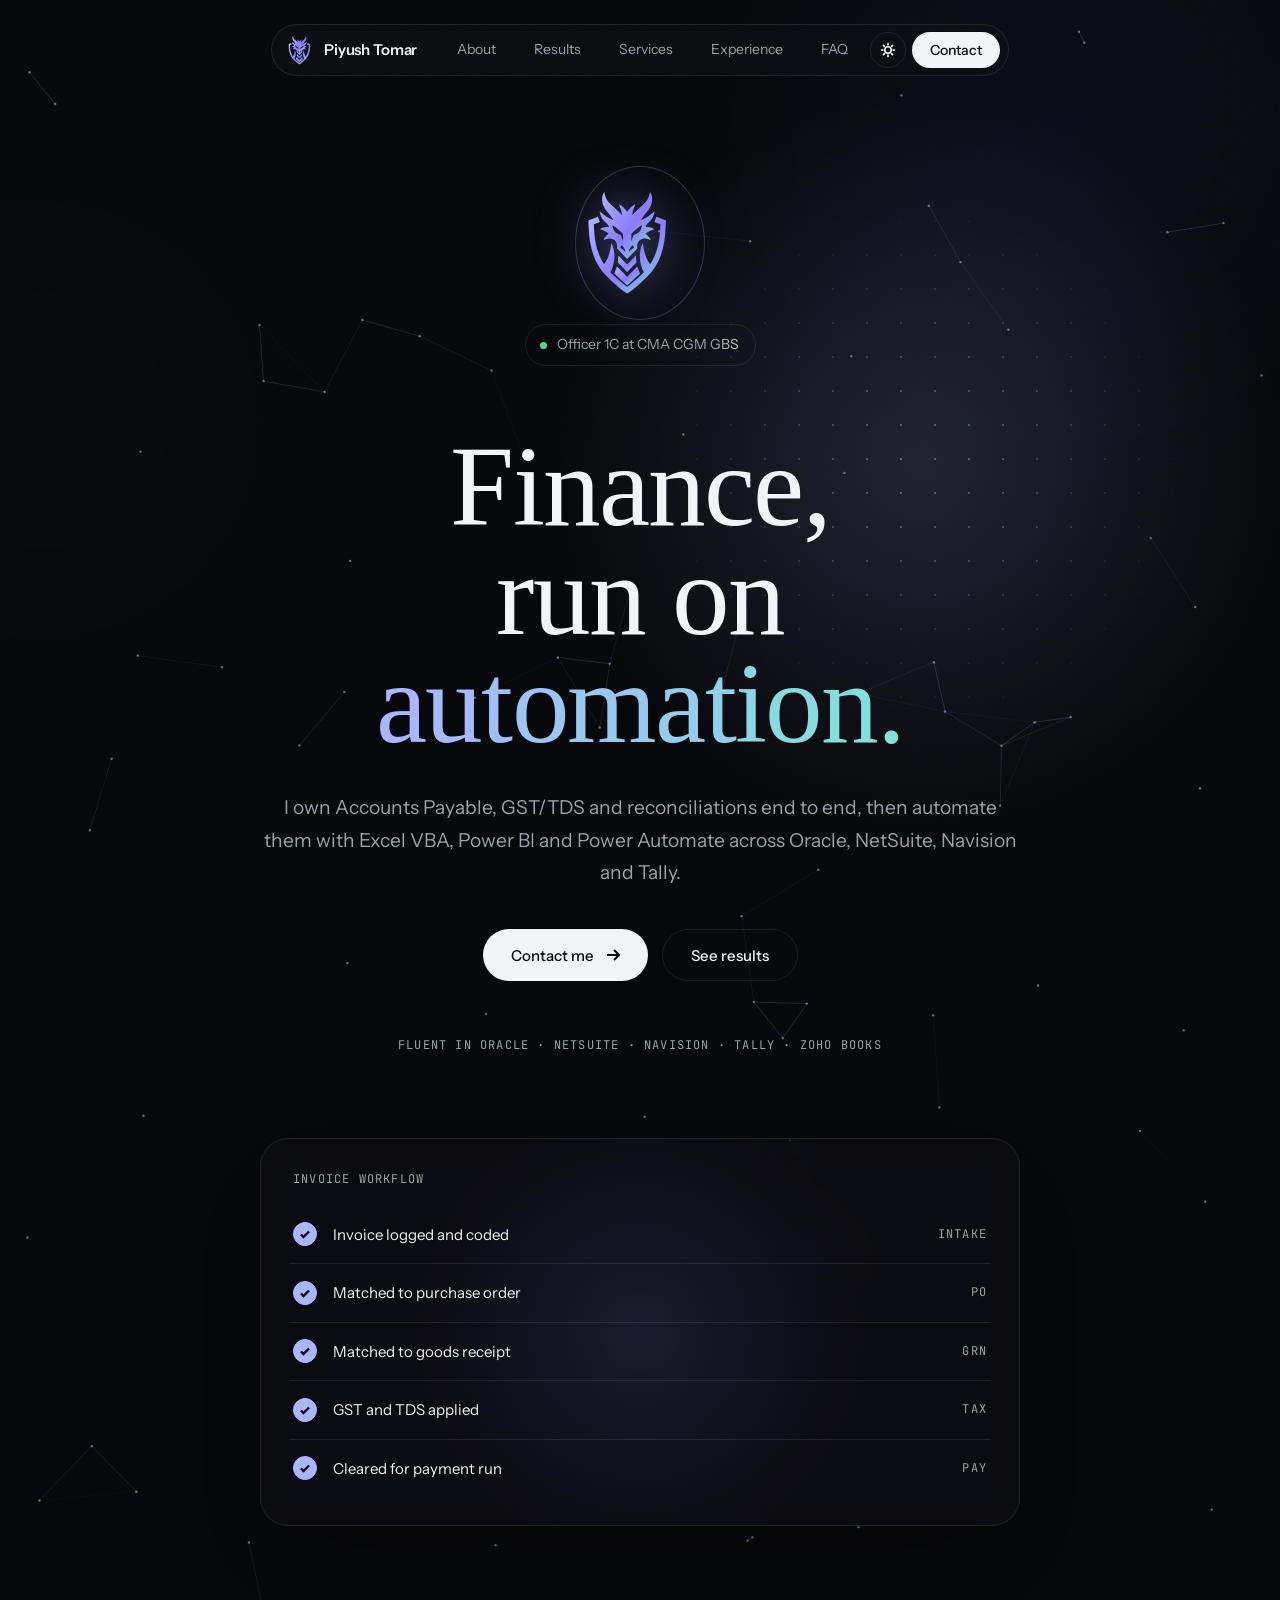
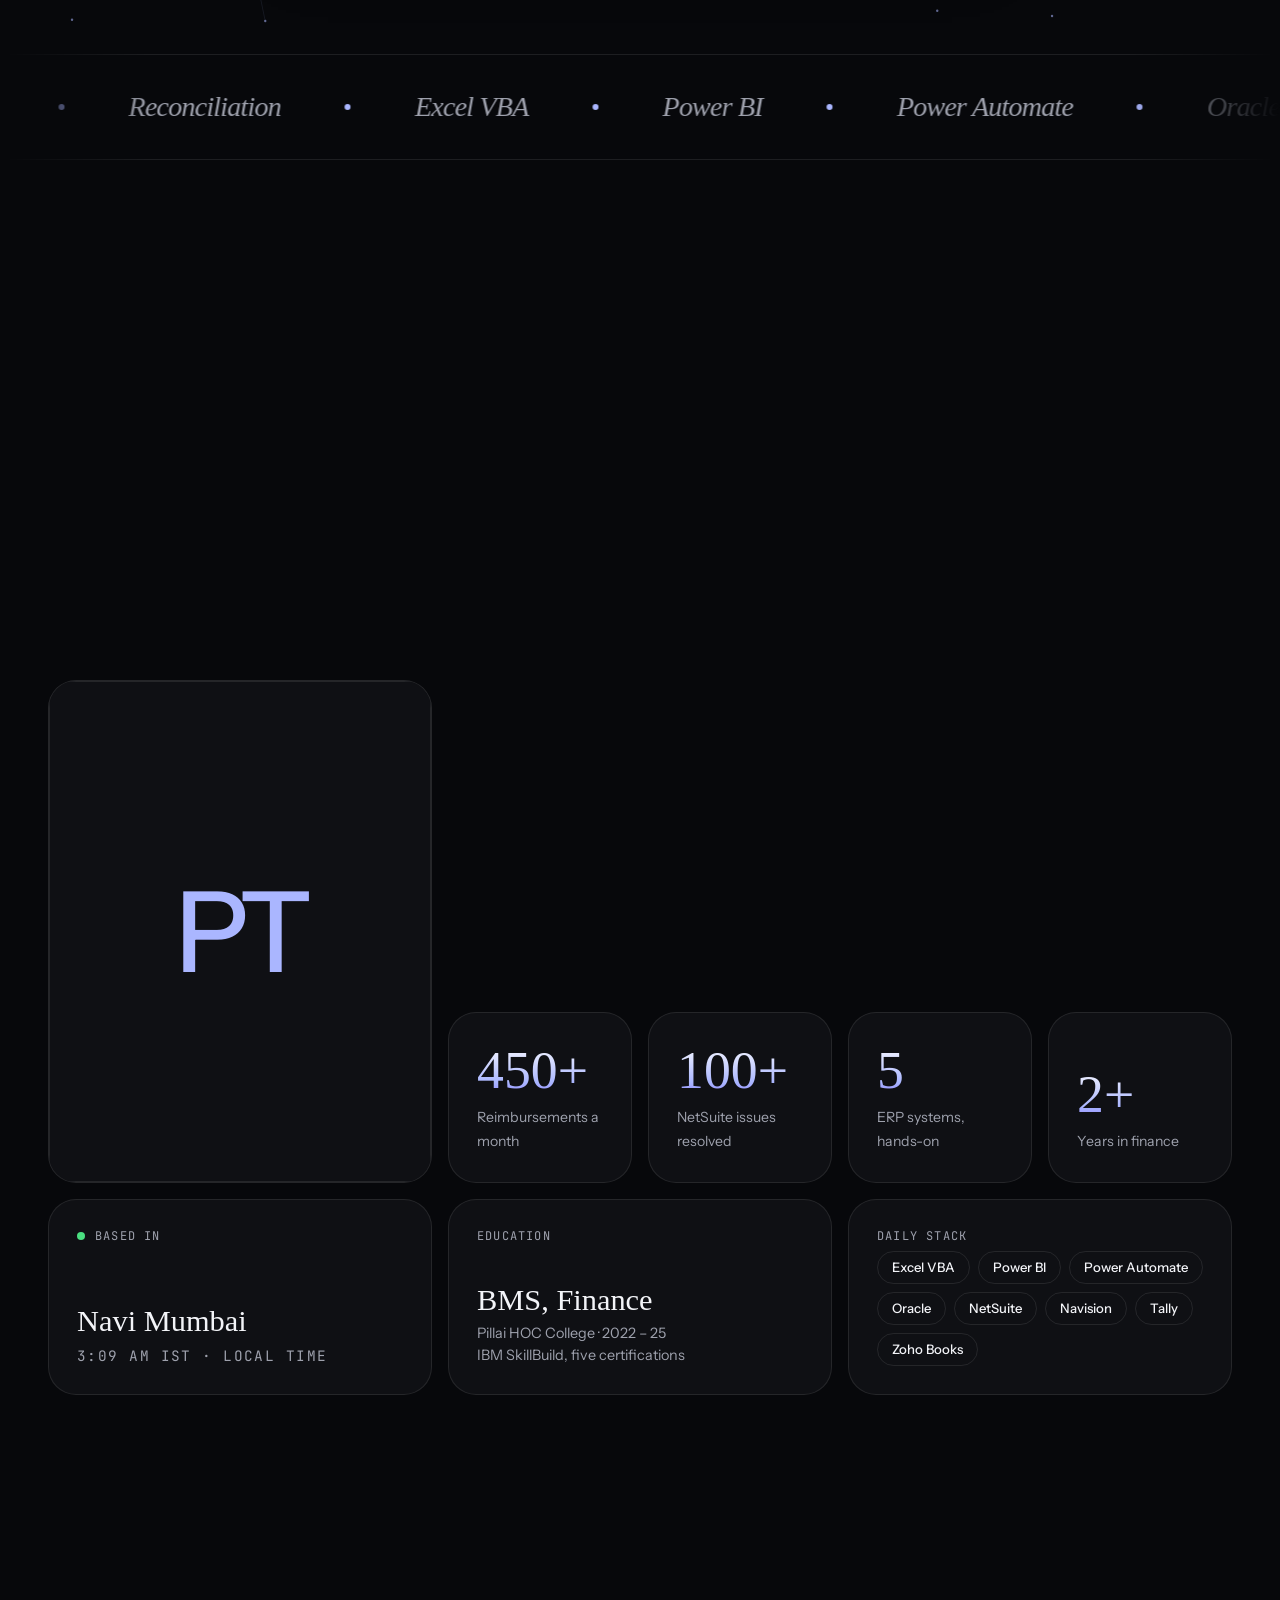
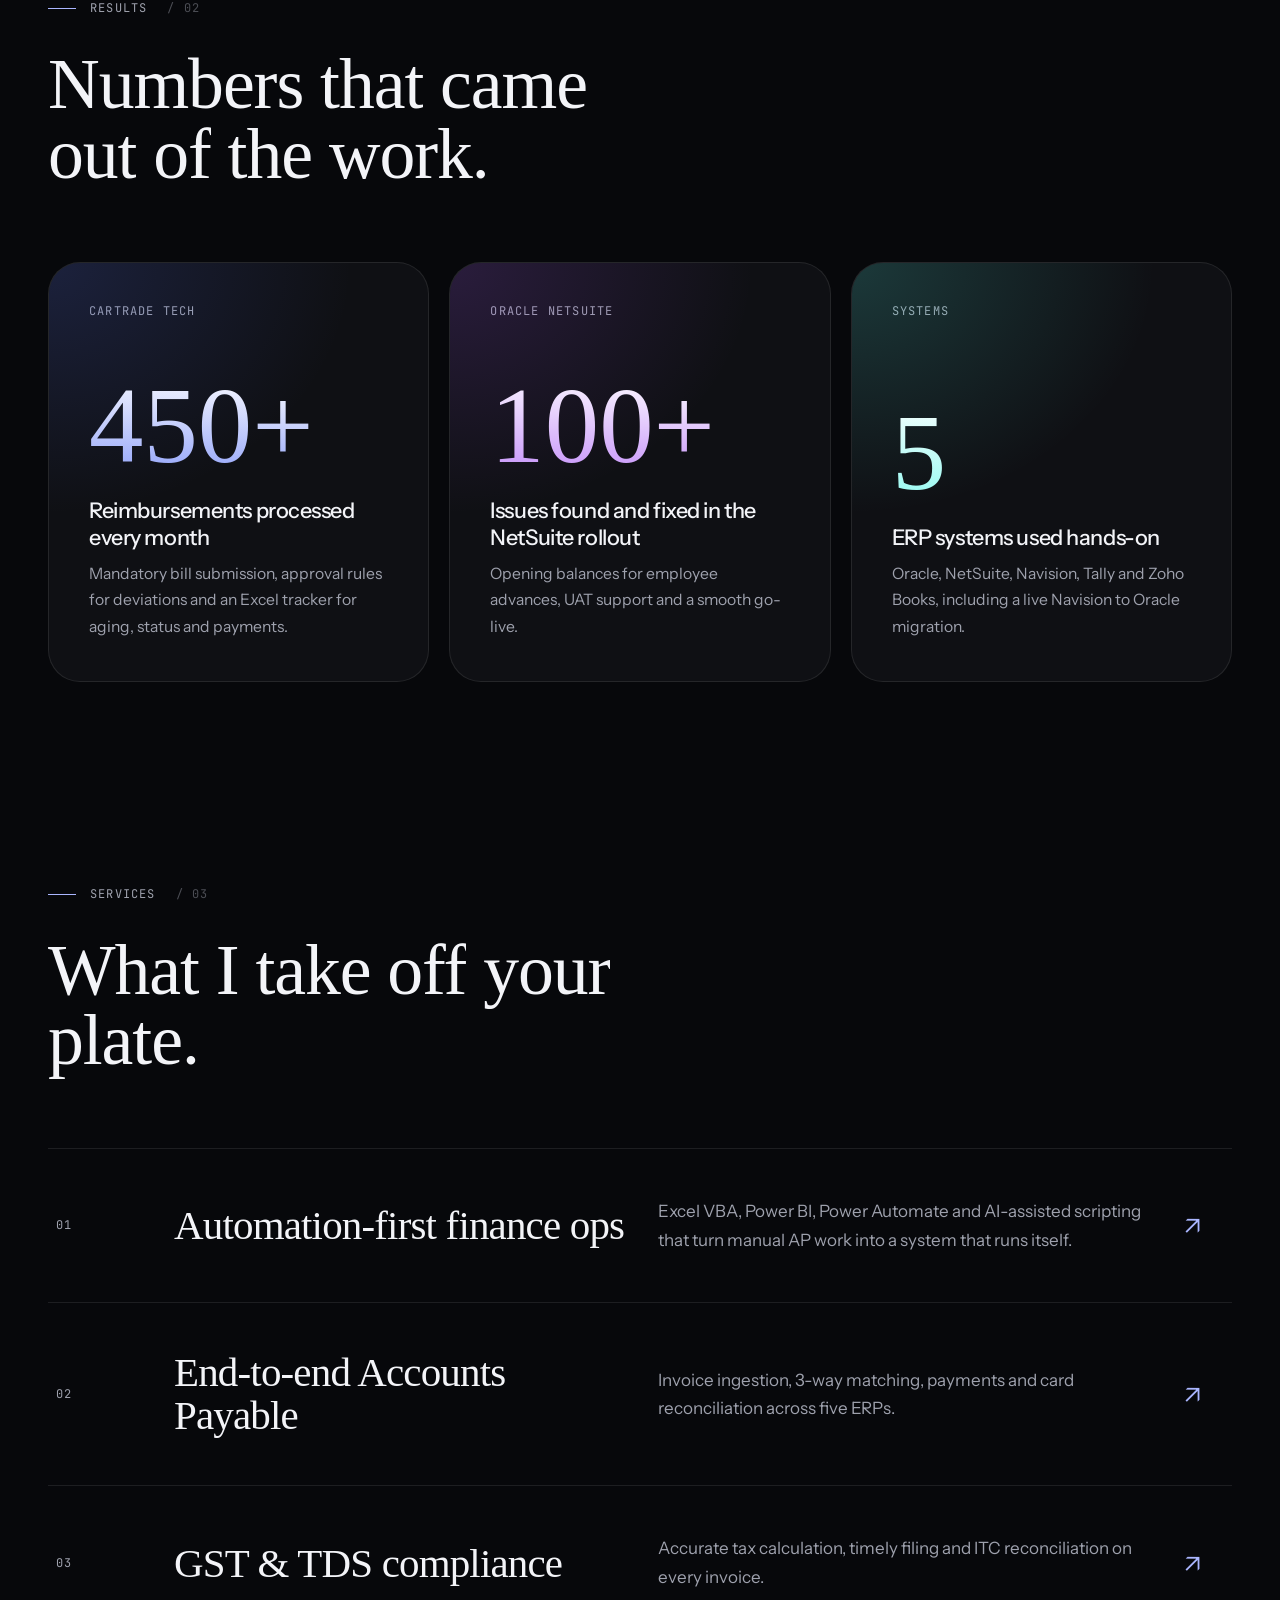
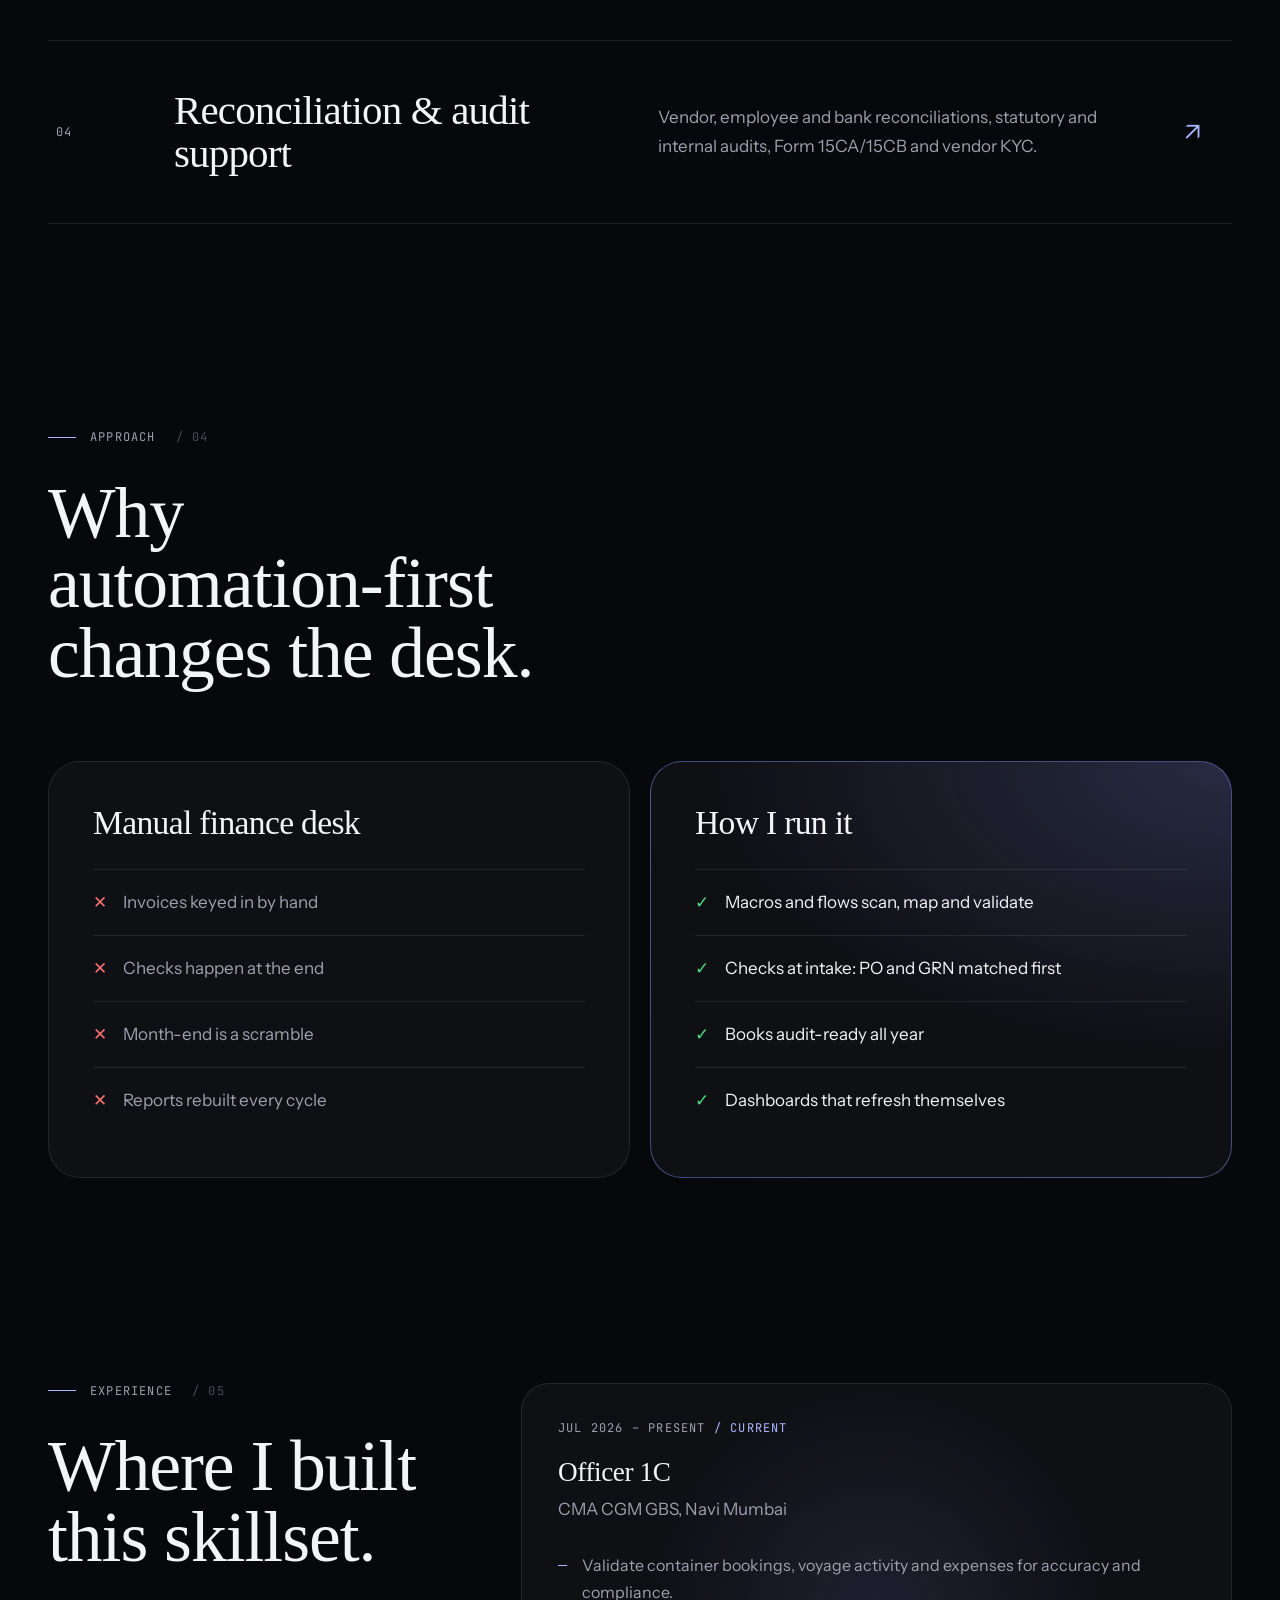
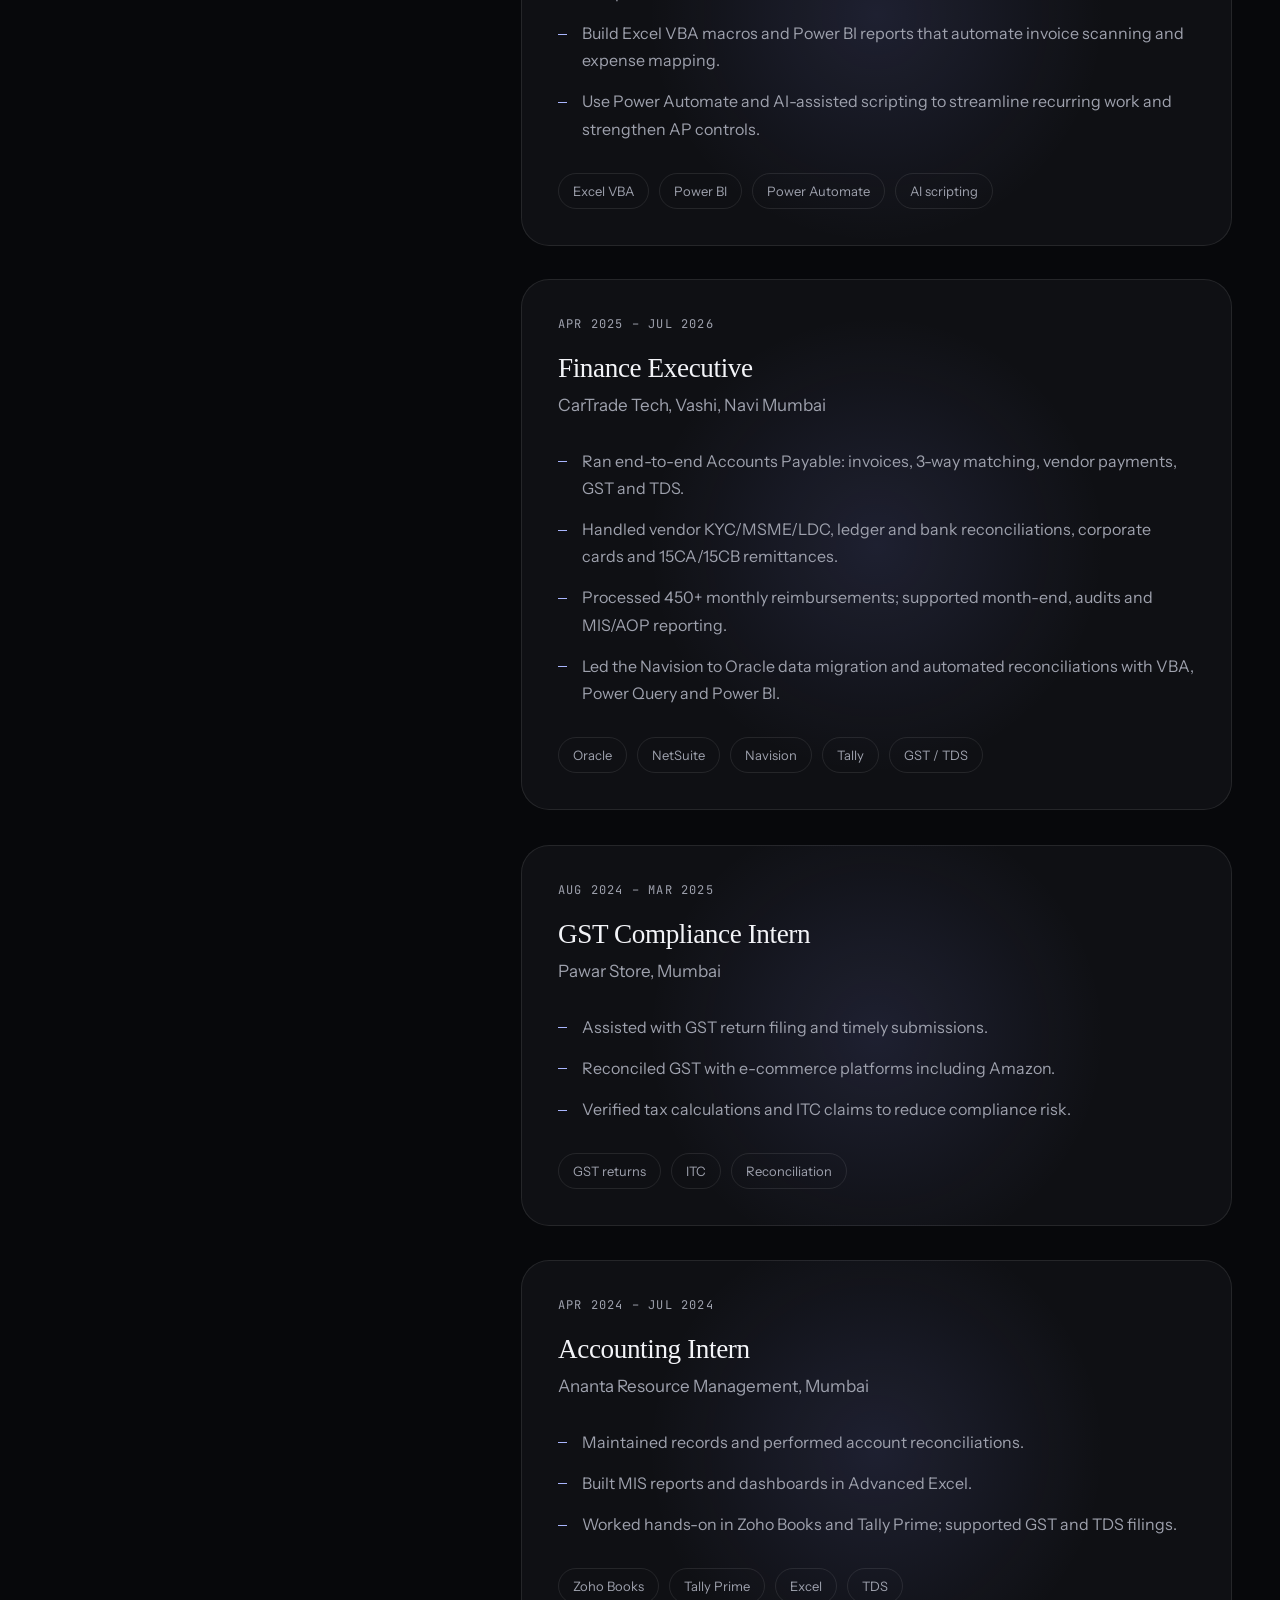
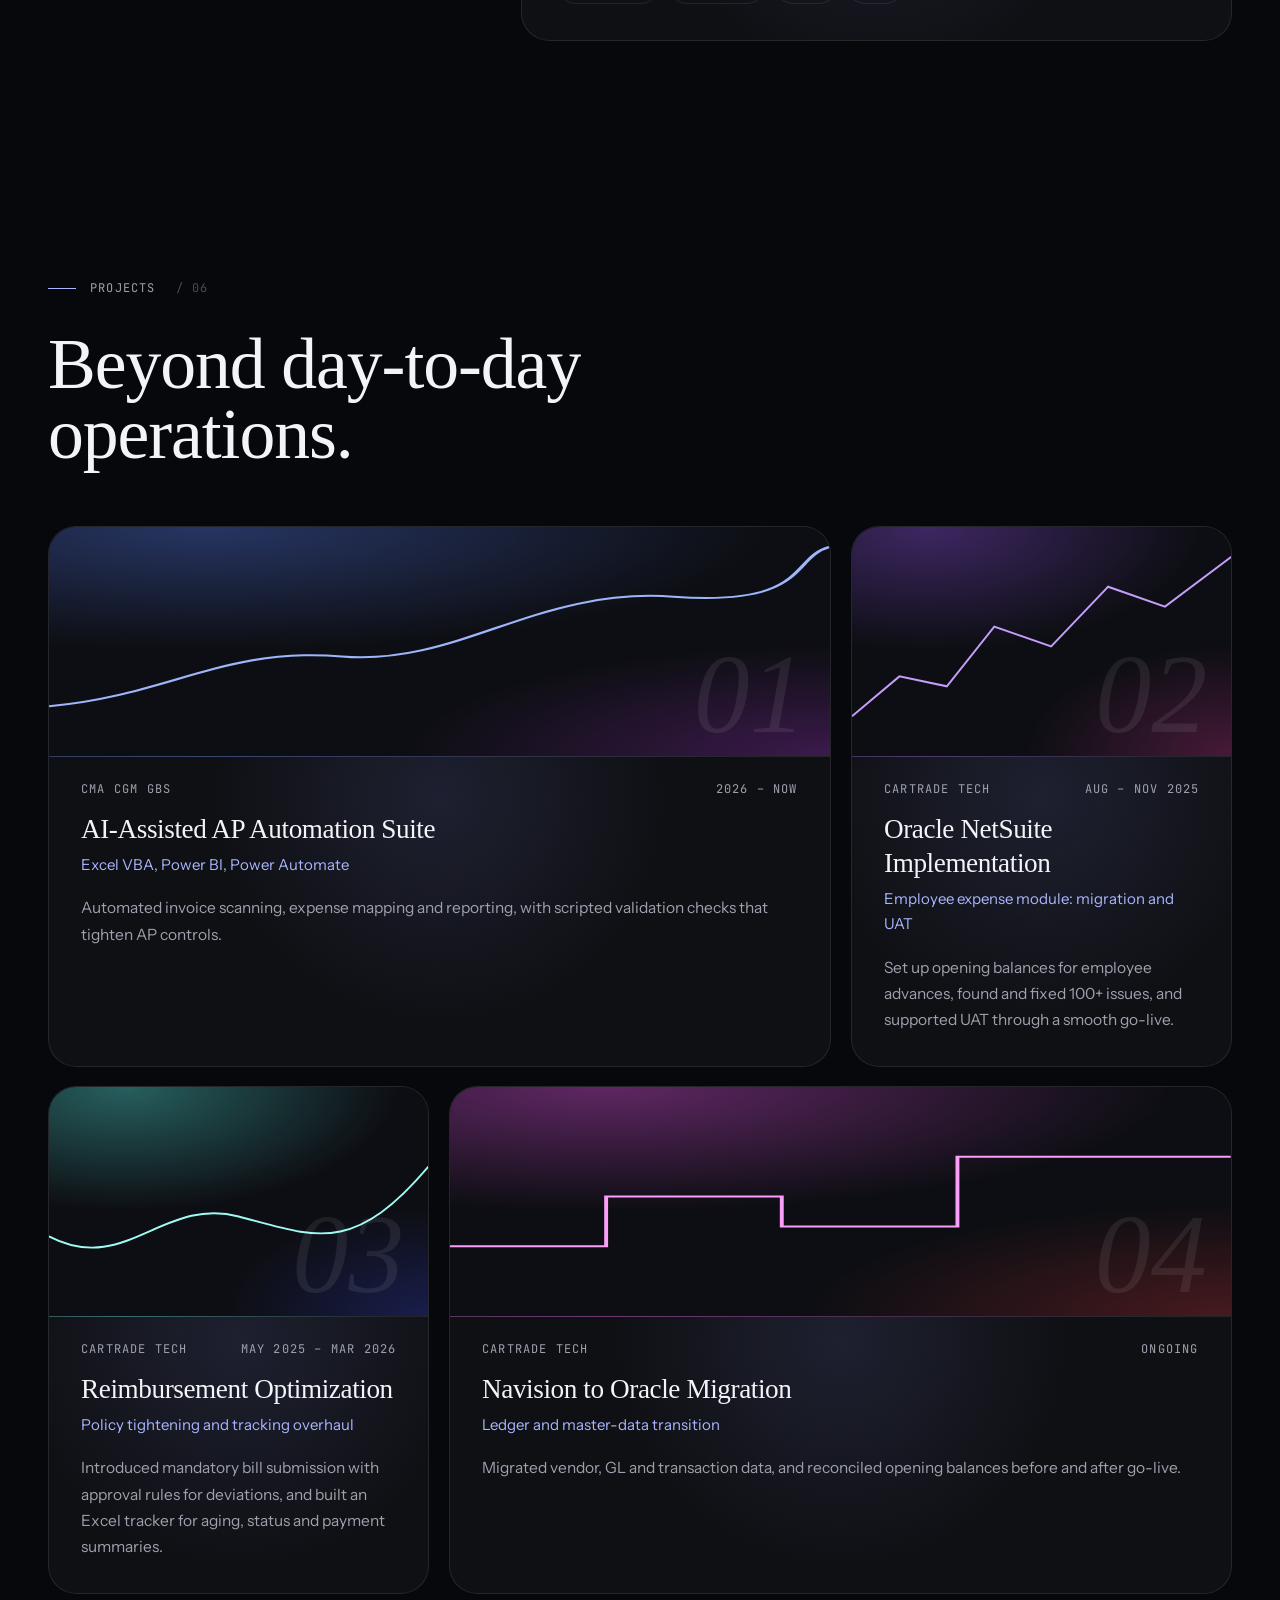
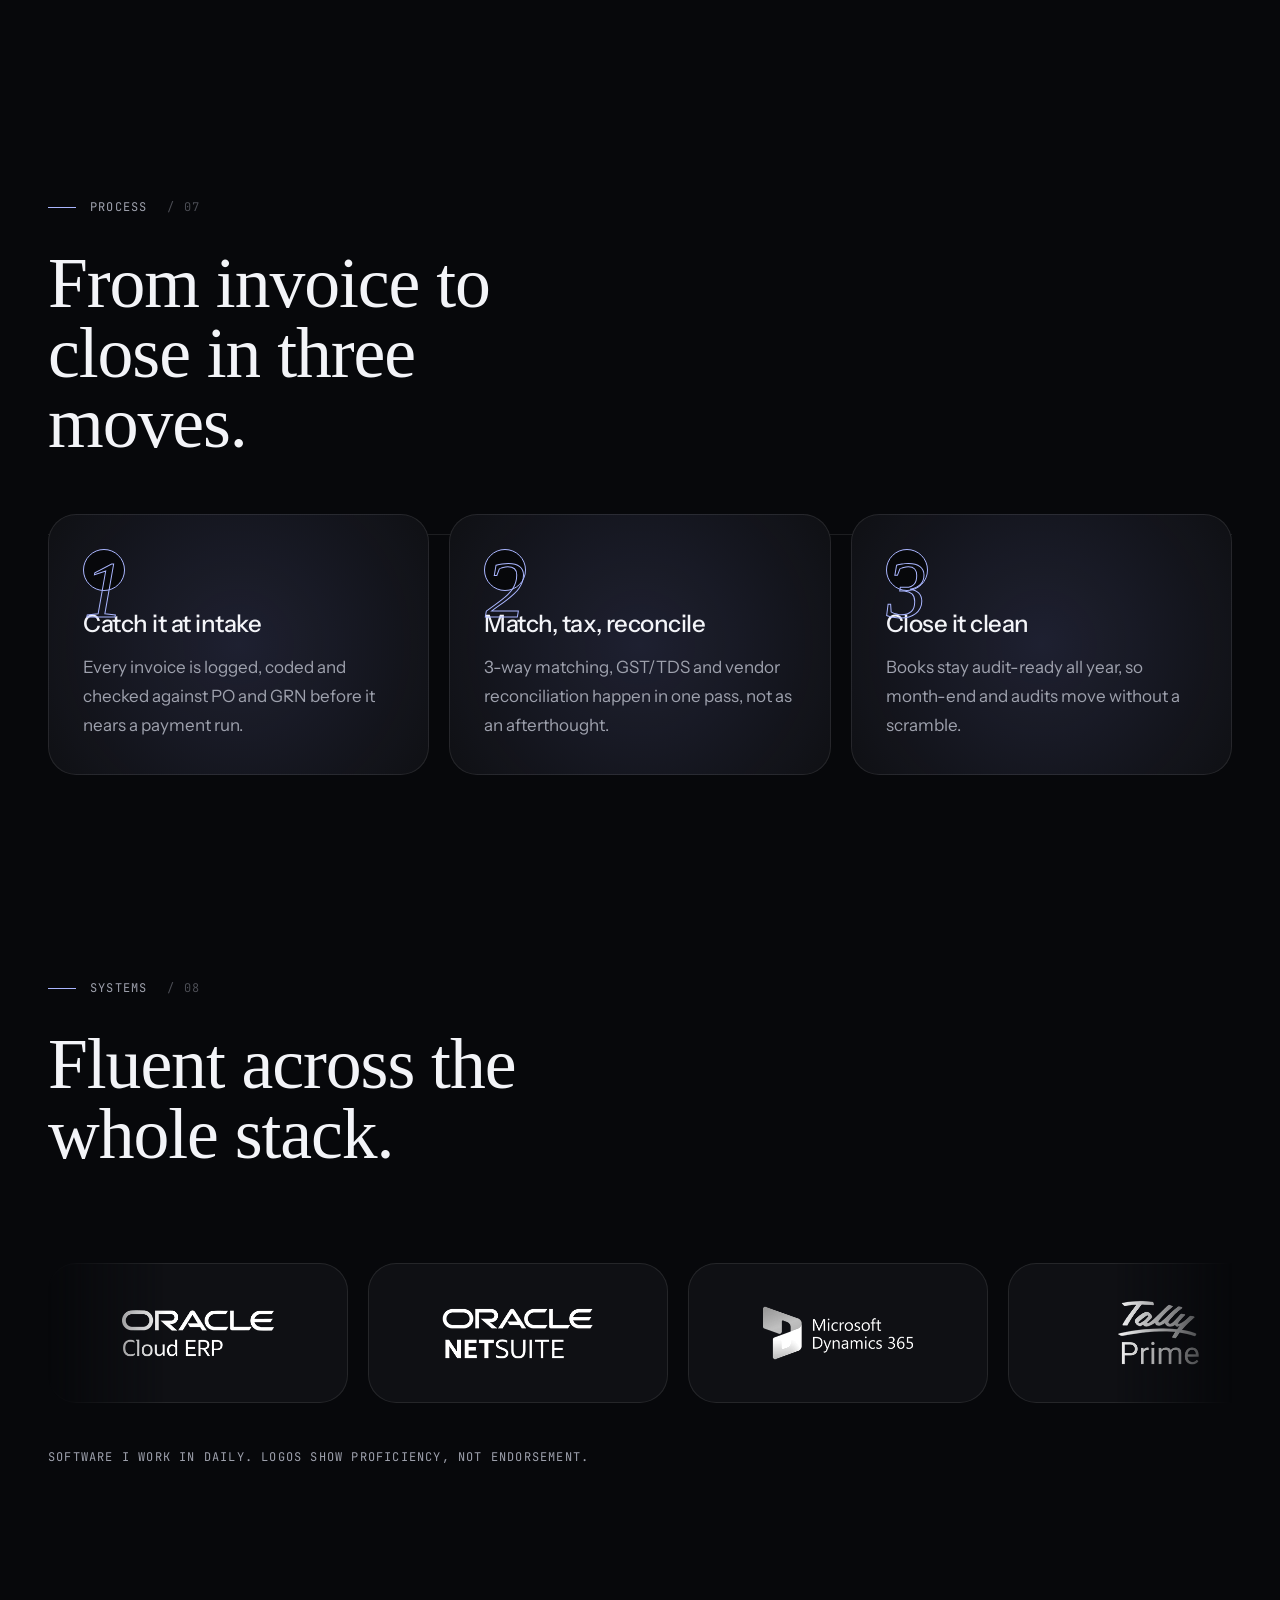
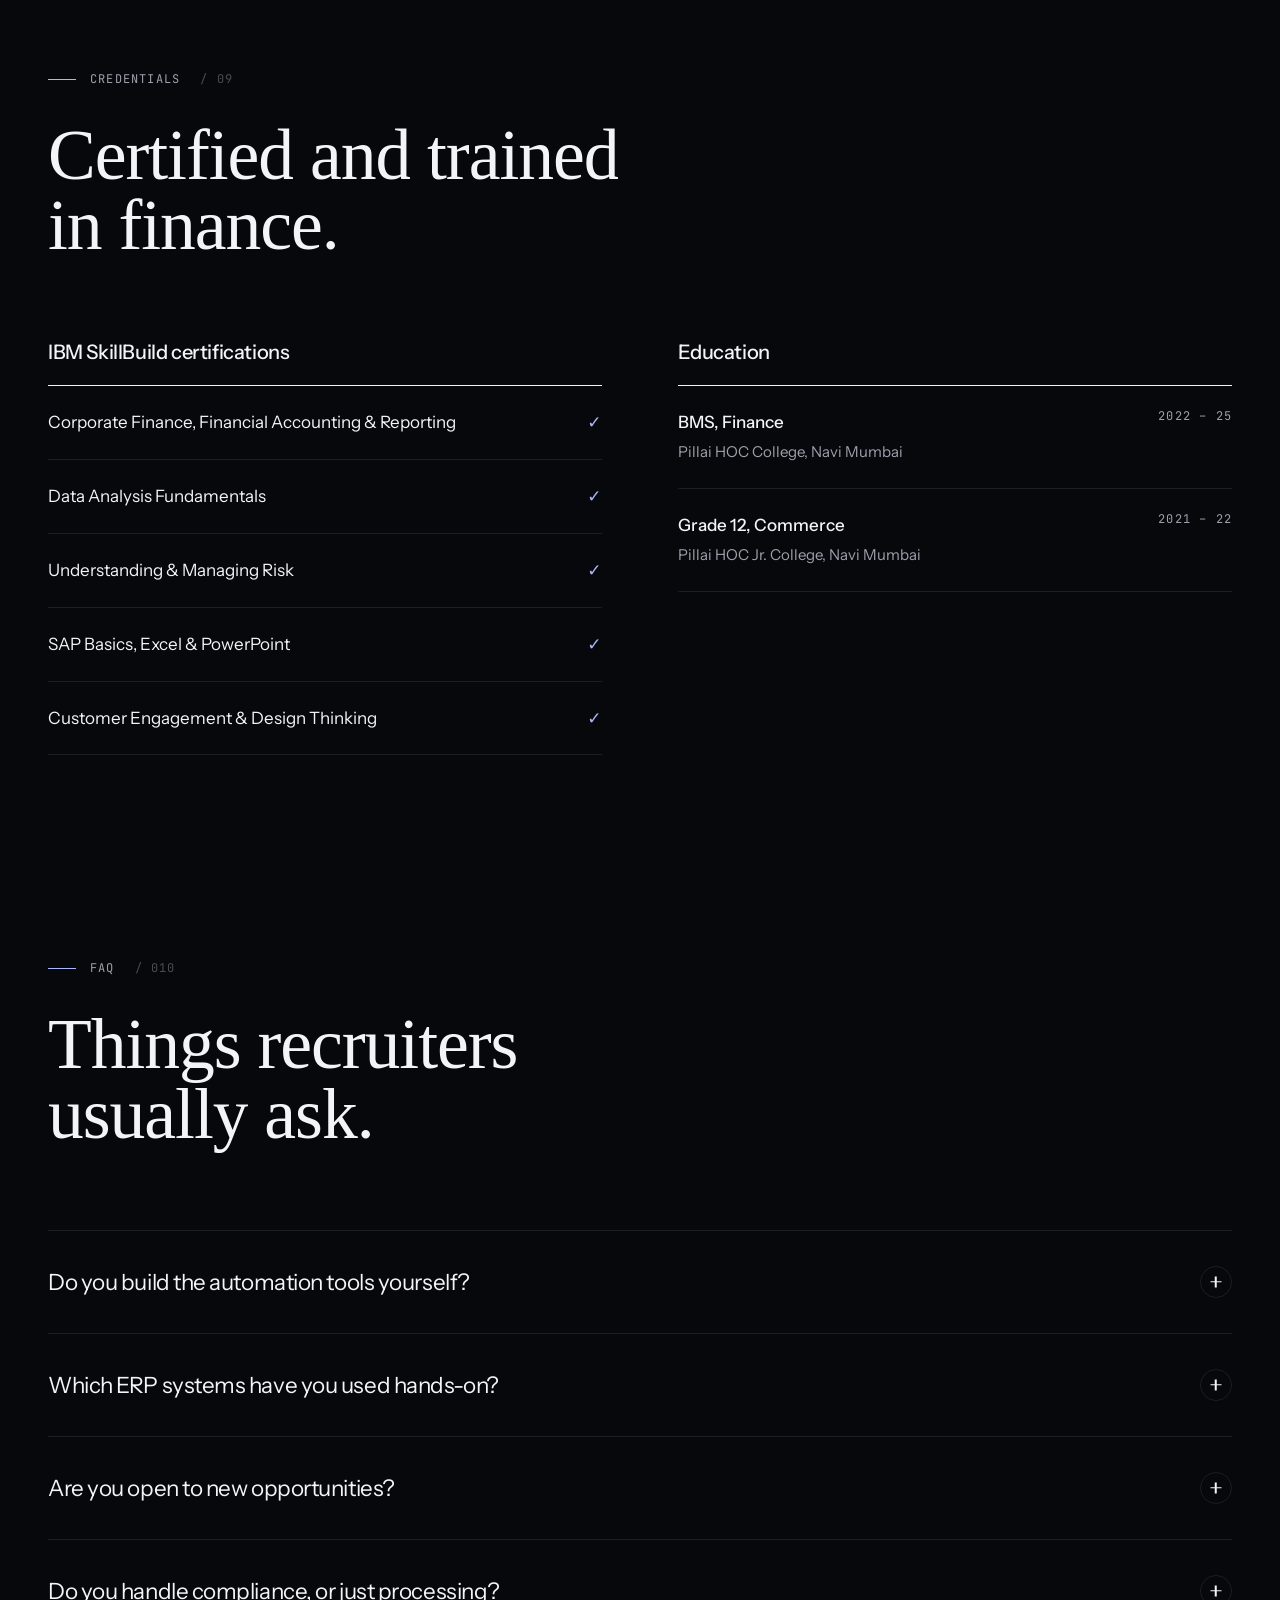
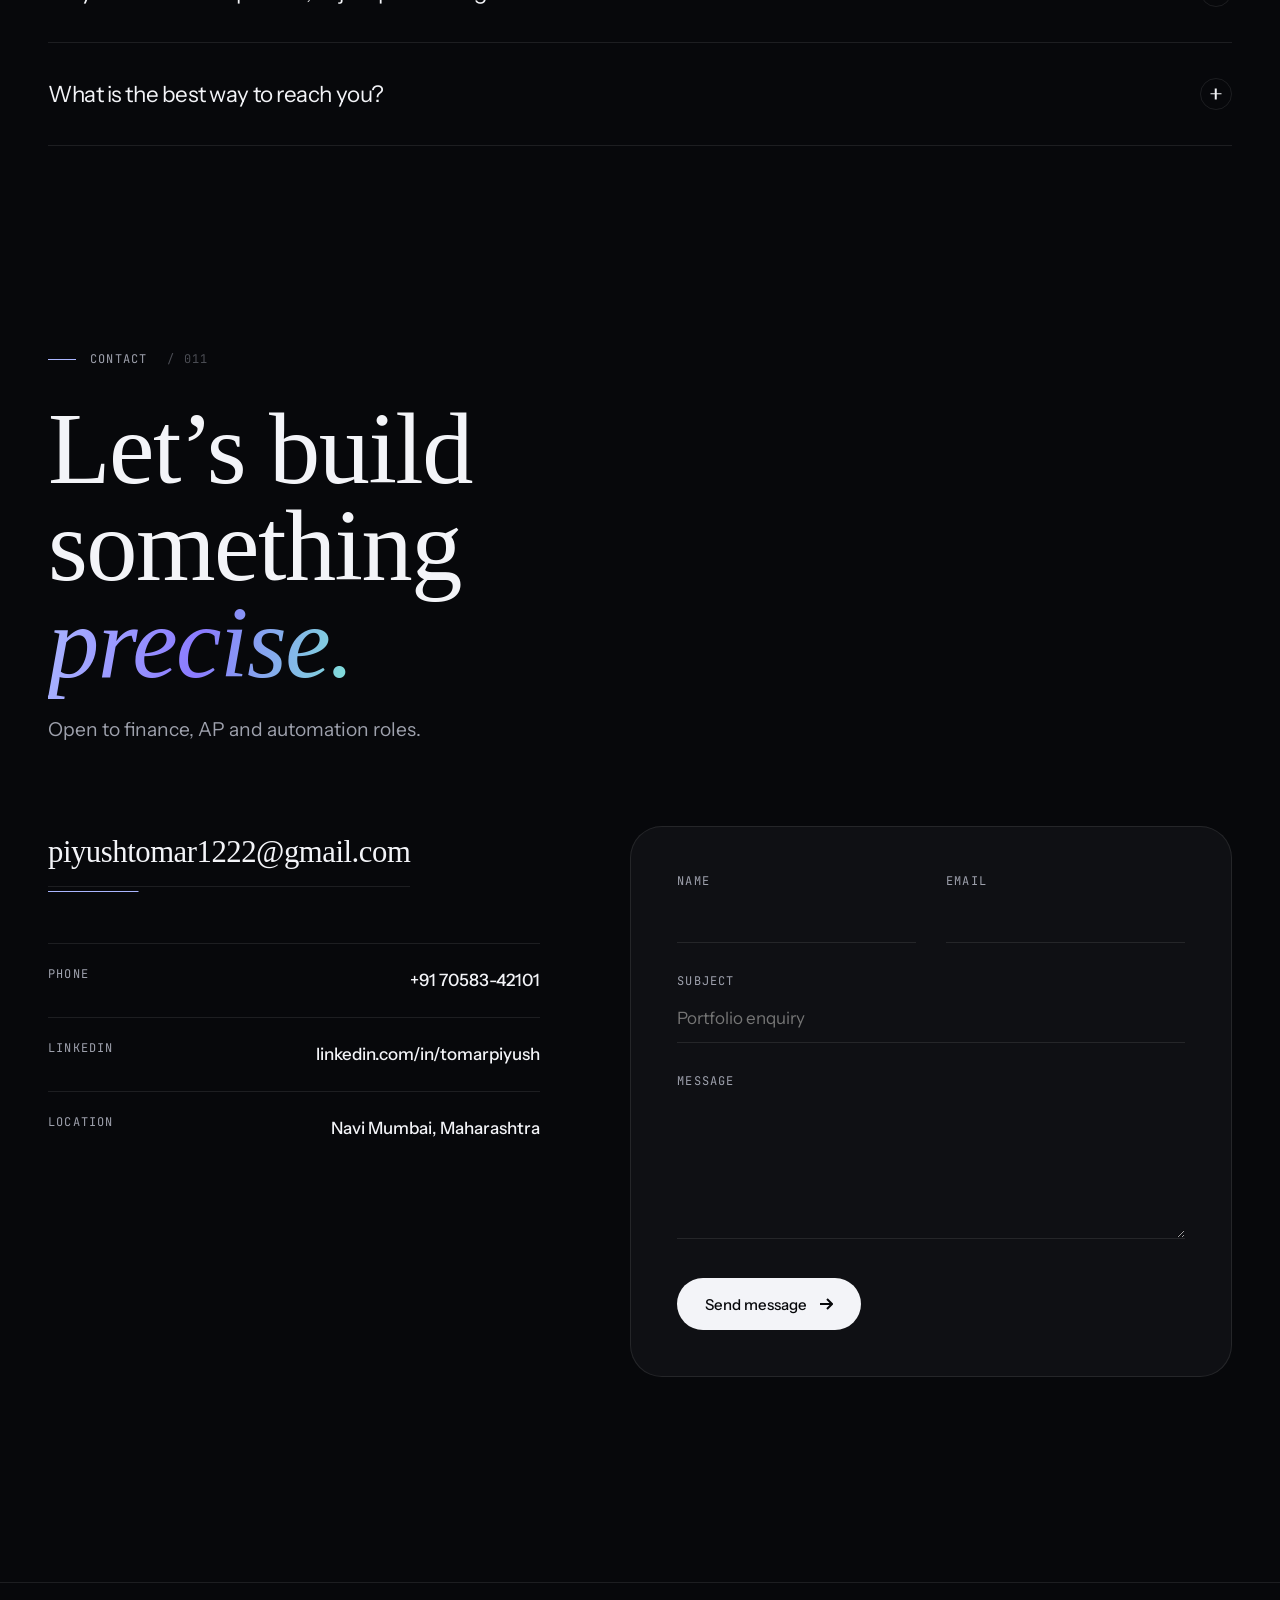
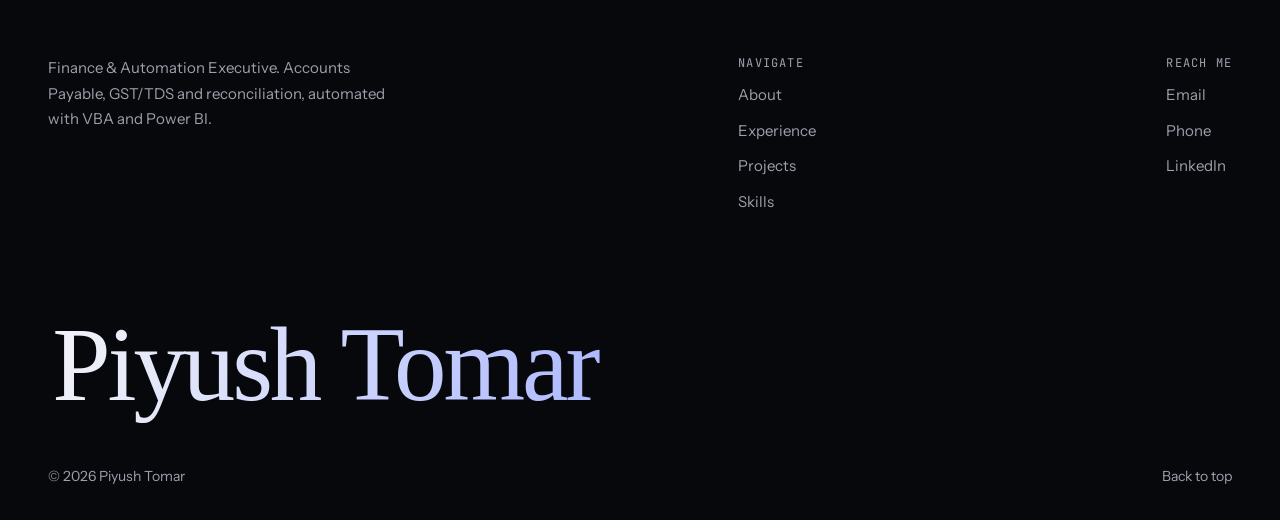
==== commit 516d7494: "Add files via upload" ====
--- a/index.html
+++ b/index.html
@@ -4,7 +4,7 @@
 <meta charset="UTF-8">
 <meta name="viewport" content="width=device-width, initial-scale=1, viewport-fit=cover">
 <meta name="color-scheme" content="dark light">
-<meta name="theme-color" content="#0a0908">
+<meta name="theme-color" content="#040c0a">
 <link rel="icon" type="image/png" href="Website_logo.png">
 <link rel="apple-touch-icon" href="Website_logo.png">
 <link rel="preconnect" href="https://fonts.googleapis.com">
@@ -14,7 +14,9 @@
 <link rel="stylesheet" href="assets/luxe.css">
 <link rel="stylesheet" href="assets/revamp.css">
 <link rel="stylesheet" href="assets/v3.css">
+<link rel="stylesheet" href="assets/anim.css">
 <script>document.documentElement.classList.add("js");try{var t=localStorage.getItem("theme");if(t)document.documentElement.setAttribute("data-theme",t)}catch(e){}setTimeout(function(){document.documentElement.classList.add("in-failsafe")},0);setTimeout(function(){if(!document.documentElement.classList.contains("ready")){document.documentElement.classList.remove("js");var l=document.getElementById("loader");if(l)l.style.display="none";var m=document.getElementById("main");if(m)m.classList.add("go")}},8000)</script>
+<script>try{document.documentElement.setAttribute('data-pal',localStorage.getItem('pal')||'emerald')}catch(e){document.documentElement.setAttribute('data-pal','emerald')}</script>
 <title>Piyush Tomar — Finance &amp; Automation Executive</title>
 <meta name="description" content="Finance &amp; Automation Executive in Navi Mumbai. End-to-end Accounts Payable, GST/TDS compliance and reconciliation, automated with Excel VBA, Power BI and Power Automate across Oracle, NetSuite, Navision and Tally.">
 <meta property="og:title" content="Piyush Tomar — Finance &amp; Automation Executive">
@@ -121,5 +123,6 @@
 <script src="assets/luxe.js" defer></script>
 <script src="assets/bits.js" defer></script>
 <script src="assets/revamp.js" defer></script>
+<script src="assets/anim.js" defer></script>
 </body>
 </html>
--- a/assets/luxe.css
+++ b/assets/luxe.css
@@ -1,40 +1,59 @@
 /* LUXE layer — champagne-gold palette, serif display, cursor, spotlight, tilt. Delete this file + luxe.js to revert. */
-:root{--bg:#0a0908;--card:#12100e;--ink:#f4eee2;--mut:#a39a89;--line:rgba(232,205,150,.13);--glass:rgba(20,17,14,.62);--acc:#e8cf9a;--acc2:#c79a52;--acc3:#f6e7c1;--accink:#0a0908;--serif:'Cormorant Garamond','Playfair Display',Georgia,serif}
-html[data-theme=light]{--bg:#f6f1e7;--card:#fffdf8;--ink:#17130d;--mut:#6a6150;--line:rgba(120,90,30,.2);--glass:rgba(255,252,244,.75);--acc:#9a7424;--acc2:#7a5614;--acc3:#c49a45;--accink:#fff}
+:root{--bg:#07080b;--card:#0f1014;--ink:#f3f4f8;--mut:#9ea1ad;--line:rgba(255,255,255,.09);--glass:rgba(16,17,22,.62);--acc:#aab6ff;--acc2:#8b7bff;--acc3:#7fe3d8;--accink:#07080b;--glow:140,150,255;--serif:'Cormorant Garamond','Playfair Display',Georgia,serif}
+html[data-theme=light]{--bg:#f6f6f9;--card:#fff;--ink:#101117;--mut:#5d6070;--line:rgba(16,17,40,.11);--glass:rgba(255,255,255,.75);--acc:#4756d6;--acc2:#6a4fe0;--acc3:#0e9a8a;--accink:#fff;--glow:80,90,220}
 body::after{content:'';position:fixed;inset:0;z-index:150;pointer-events:none;opacity:.07;mix-blend-mode:overlay;background:url("data:image/svg+xml,%3Csvg xmlns='http://www.w3.org/2000/svg' width='160' height='160'%3E%3Cfilter id='n'%3E%3CfeTurbulence baseFrequency='.8' numOctaves='2' stitchTiles='stitch'/%3E%3C/filter%3E%3Crect width='100%25' height='100%25' filter='url(%23n)'/%3E%3C/svg%3E")}
 h1,h2,.big,.mail,.wm,.fg b,.nm b,.job h3,.bc h3{font-family:var(--serif);font-weight:500;letter-spacing:-.015em}
 h1{font-size:clamp(3.4rem,7.6vw,7.2rem);line-height:.94}
 h2{font-size:clamp(2.8rem,5.6vw,5rem);line-height:.98;max-width:16ch}
 .big{font-style:italic;font-size:clamp(2rem,3.6vw,3.2rem);line-height:1.1}
 .job h3,.bc h3{font-size:1.7rem}
-.fg b{font-size:clamp(3rem,5vw,4.6rem);background:linear-gradient(180deg,var(--acc3),var(--acc2));-webkit-background-clip:text;background-clip:text;color:transparent}
+.fg b{font-size:clamp(3rem,5vw,4.6rem);background:linear-gradient(180deg,#fff,var(--acc) 70%,var(--acc2));-webkit-background-clip:text;background-clip:text;color:transparent}
 .mq{-webkit-mask-image:linear-gradient(90deg,transparent,#000 12%,#000 88%,transparent);mask-image:linear-gradient(90deg,transparent,#000 12%,#000 88%,transparent)}
 .mq span{font-family:var(--serif);font-style:italic;font-size:clamp(1.3rem,2.2vw,2rem)}
 .mq:hover .mt{animation-play-state:paused}
 .prog{background:linear-gradient(90deg,var(--acc2),var(--acc3))}
-.ld .blob.b1{background:radial-gradient(closest-side,#b98a3e,transparent)}.ld .blob.b2{background:radial-gradient(closest-side,#7a5a2a,transparent)}.ld .blob.b3{background:radial-gradient(closest-side,#e8cf9a,transparent)}
-.aurora i:nth-child(1){background:radial-gradient(closest-side,rgba(214,168,90,.34),transparent)}.aurora i:nth-child(2){background:radial-gradient(closest-side,rgba(246,231,193,.16),transparent)}
+.ld .blob.b1{background:radial-gradient(closest-side,#4b63ff,transparent)}.ld .blob.b2{background:radial-gradient(closest-side,#8a5cff,transparent)}.ld .blob.b3{background:radial-gradient(closest-side,#2bb8b0,transparent)}
+.aurora i:nth-child(1){background:radial-gradient(closest-side,rgba(110,125,255,.30),transparent)}.aurora i:nth-child(2){background:radial-gradient(closest-side,rgba(127,227,216,.13),transparent)}
 .aurora i{translate:calc(var(--px,0)*50px) calc(var(--py,0)*40px);transition:translate .9s var(--ease)}
-.wmark{translate:calc(var(--px,0)*-26px) calc(var(--py,0)*-22px + var(--sy,0)*1px);transition:translate .9s var(--ease)}
-.brand svg{transition:filter .6s,scale .8s var(--ease)}.brand:hover svg{filter:drop-shadow(0 0 10px var(--acc));scale:1.18}
+.wmark{translate:-50% calc(-50% + var(--sy,0)*1px)}
+.brand svg{overflow:visible;transition:filter .6s,scale .8s var(--ease)}.brand:hover svg{filter:drop-shadow(0 0 10px var(--acc));scale:1.18}
 .ch{transition:translate .5s var(--ease),scale .5s var(--ease)}.ch:hover{translate:0 -.06em;scale:1.06}
 .btn,.brand,.ib{transition:translate .35s var(--ease),background .3s,color .3s,border-color .3s}
-.btn:not(.ghost){position:relative;overflow:hidden;background:linear-gradient(110deg,var(--acc2),var(--acc),var(--acc3));color:var(--accink)}
+.btn:not(.ghost){position:relative;overflow:hidden;background:var(--ink);color:var(--bg)}
 .btn:not(.ghost)::after{content:'';position:absolute;inset:0;background:linear-gradient(110deg,transparent 30%,rgba(255,255,255,.55) 50%,transparent 70%);translate:-130% 0;transition:translate .9s var(--ease)}
 .btn:not(.ghost):hover::after{translate:130% 0}
-.bc,.sc,.job,.fg,.ledger,.ps{position:relative;background-image:radial-gradient(380px circle at var(--mx,50%) var(--my,50%),rgba(232,207,154,.11),transparent 60%);transition:border-color .4s,transform .6s var(--ease),opacity 1s var(--ease),translate 1s var(--ease)}
-.bc:hover,.sc:hover,.ps:hover{border-color:rgba(232,207,154,.42)}
+.bc,.sc,.job,.fg,.ledger,.ps{position:relative;background-image:radial-gradient(380px circle at var(--mx,50%) var(--my,50%),rgba(var(--glow),.12),transparent 60%);transition:border-color .4s,transform .6s var(--ease),opacity 1s var(--ease),translate 1s var(--ease)}
+.bc:hover,.sc:hover,.ps:hover{border-color:rgba(var(--glow),.45)}
 .bc{will-change:transform}
-.wm{background:linear-gradient(100deg,var(--acc2),var(--acc3),var(--acc2));background-size:200% 100%;-webkit-background-clip:text;background-clip:text;color:transparent;opacity:.9;animation:gshift 9s ease-in-out infinite alternate}
+.wm{margin:96px 0 36px;letter-spacing:-.03em;padding:0 .04em .08em;background:linear-gradient(100deg,var(--ink),var(--acc) 50%,var(--acc2));-webkit-background-clip:text;background-clip:text;color:transparent;-webkit-text-stroke:0;white-space:nowrap;overflow:visible;line-height:1.05}
 .wd{display:inline-block;overflow:hidden;vertical-align:top;padding-bottom:.14em;margin-bottom:-.14em}
 .wd>i{display:inline-block;font-style:inherit;translate:0 112%;rotate:5deg;transform-origin:0 100%;transition:translate 1.2s var(--ease) calc(var(--i)*70ms),rotate 1.2s var(--ease) calc(var(--i)*70ms)}
 .sp-in .wd>i{translate:0 0;rotate:0deg}
 .cur{position:fixed;left:0;top:0;z-index:300;pointer-events:none;opacity:0;transition:opacity .3s}
 .cur.on{opacity:1}.cur i{position:absolute;left:-3px;top:-3px;width:6px;height:6px;border-radius:50%;background:var(--acc)}
 .cur b{position:absolute;left:-19px;top:-19px;width:38px;height:38px;border-radius:50%;border:1px solid var(--acc);display:grid;place-items:center;font:500 9px/1 'JetBrains Mono',monospace;letter-spacing:.12em;text-transform:uppercase;color:var(--accink);transition:width .45s var(--ease),height .45s var(--ease),left .45s var(--ease),top .45s var(--ease),background .3s}
-.cur.hv b{width:72px;height:72px;left:-36px;top:-36px;background:rgba(232,207,154,.16);backdrop-filter:blur(2px)}
+.cur.hv b{width:72px;height:72px;left:-36px;top:-36px;background:rgba(var(--glow),.16);backdrop-filter:blur(2px)}
 .cur.lb b{background:var(--acc)}.cur.tx{opacity:0}
 @media (pointer:fine){html.lx-cur,html.lx-cur *{cursor:none!important}html.lx-cur input,html.lx-cur textarea{cursor:text!important}}
 @media (pointer:coarse){.cur{display:none}}
 @media (prefers-reduced-motion:reduce){.wd>i{translate:0 0;rotate:0deg;transition:none}.cur{display:none}.wm{animation:none}}
-.wm{font-size:min(10.5vw,9rem);line-height:1.05;white-space:nowrap;padding-bottom:.08em}
+
+/* ---- React Bits-style components ---- */
+.shiny{background:linear-gradient(110deg,var(--mut) 40%,var(--ink) 50%,var(--mut) 60%);background-size:220% 100%;-webkit-background-clip:text;background-clip:text;color:transparent;animation:shine 3.2s linear infinite}
+@keyframes shine{from{background-position:130% 0}to{background-position:-30% 0}}
+.wd>i{filter:blur(12px);opacity:0;transition:translate 1.2s var(--ease) calc(var(--i)*70ms),rotate 1.2s var(--ease) calc(var(--i)*70ms),filter 1.2s var(--ease) calc(var(--i)*70ms),opacity 1s var(--ease) calc(var(--i)*70ms)}
+.sp-in .wd>i{filter:blur(0);opacity:1}
+.bc::after,.sc::after,.job::after,.fg::after,.ps::after,.ledger::after{content:'';position:absolute;inset:0;border-radius:inherit;padding:1px;pointer-events:none;opacity:0;transition:opacity .35s;background:radial-gradient(300px circle at var(--mx,50%) var(--my,50%),var(--acc),transparent 65%);-webkit-mask:linear-gradient(#000 0 0) content-box,linear-gradient(#000 0 0);-webkit-mask-composite:xor;mask:linear-gradient(#000 0 0) content-box exclude,linear-gradient(#000 0 0)}
+.bc:hover::after,.sc:hover::after,.job:hover::after,.fg:hover::after,.ps:hover::after,.ledger:hover::after{opacity:1}
+.mt{animation:none!important;will-change:transform}
+.sw{opacity:.2;transition:opacity .25s}
+.pcv{position:absolute;inset:0;width:100%;height:100%;pointer-events:none;z-index:0}
+.spark{position:fixed;left:0;top:0;z-index:310;width:2px;height:10px;border-radius:2px;background:var(--acc);pointer-events:none;animation:spk .6s var(--ease) forwards}
+@keyframes spk{to{translate:var(--dx) var(--dy);opacity:0;scale:1 .2}}
+.nl{display:inline-block;transition:scale .25s var(--ease)}
+@media (prefers-reduced-motion:reduce){.wd>i{filter:none;opacity:1}.spark{display:none}}
+.wmark{left:auto;right:5vw;top:clamp(110px,12vw,150px);width:min(38vw,470px);margin:0;translate:0 calc(var(--sy,0)*1px)}
+.ledger{background-color:rgba(14,15,20,.5);-webkit-backdrop-filter:blur(16px) saturate(140%);backdrop-filter:blur(16px) saturate(140%)}
+html[data-theme=light] .ledger{background-color:rgba(255,255,255,.6)}
+.wmark{stroke-opacity:.3;fill-opacity:.07}
+@media (min-width:901px){.wmark{width:min(16vw,230px);right:11vw;top:116px;stroke-opacity:.42;fill-opacity:.1}}
--- a/assets/revamp.css
+++ b/assets/revamp.css
@@ -0,0 +1,25 @@
+/* REVAMP: Framer-style layout layer (bento, stacked cards, visual project cards, CTA) */
+body{counter-reset:s}.eyebrow{counter-increment:s}.eyebrow::after{content:'/ 0' counter(s);margin-left:6px;opacity:.45}
+.hero .wrap{translate:0 calc(var(--sy,0)*-.35px);opacity:calc(1 - var(--sy,0)/330)}
+.bn{display:grid;grid-template-columns:repeat(12,1fr);grid-auto-rows:minmax(150px,auto);gap:16px;margin-top:56px}
+.t{position:relative;display:flex;flex-direction:column;justify-content:flex-end;gap:6px;padding:28px;border:1px solid var(--line);border-radius:28px;background-color:var(--card);overflow:hidden}
+.t b{font:500 1.9rem/1.1 var(--serif)}.t small{color:var(--mut);font-size:.9rem;line-height:1.5}.t>span.mono{margin-bottom:auto}
+.t-ph{grid-column:span 4;grid-row:span 3;padding:0}.t-ph .ph{height:100%;min-height:420px;border-radius:0}
+.t-bio{grid-column:span 8;grid-row:span 2;justify-content:space-between;gap:18px;font-size:1.12rem;color:var(--mut)}.t-bio p:first-child{color:var(--ink);font-size:1.3rem;line-height:1.5}
+.t-n{grid-column:span 2}.t-n b{font-size:clamp(2.6rem,4.2vw,3.8rem);background:linear-gradient(180deg,#fff,var(--acc) 70%,var(--acc2));-webkit-background-clip:text;background-clip:text;color:transparent}.t-n span{color:var(--mut);font-size:.88rem}
+.t-loc,.t-edu,.t-tools{grid-column:span 4}
+.live{display:inline-block;width:8px;height:8px;margin-right:10px;border-radius:50%;background:#4ade80;box-shadow:0 0 0 0 rgba(74,222,128,.6);animation:pu 2s infinite}@keyframes pu{70%{box-shadow:0 0 0 10px rgba(74,222,128,0)}100%{box-shadow:0 0 0 0 rgba(74,222,128,0)}}
+.chips{display:flex;flex-wrap:wrap;gap:8px;margin-top:auto}.chips i{font:normal 500 .82rem/1 'Instrument Sans',sans-serif;padding:9px 14px;border:1px solid var(--line);border-radius:99px;transition:.3s}.chips i:hover{border-color:var(--acc);color:var(--acc);translate:0 -2px}
+.xp .job{position:sticky;top:calc(104px + var(--n,0)*22px);margin-bottom:34px;padding:36px;background-color:var(--card);border:1px solid var(--line);border-radius:28px;transform-origin:50% 0;will-change:transform}
+.bento{margin-top:56px}
+.bc{padding:0 0 32px;overflow:hidden;border-radius:28px}.bc>:not(.vis){margin-inline:32px}.bc .top{margin-top:24px;margin-bottom:14px;padding-bottom:0}.bc h3{margin-bottom:6px}
+.vis{position:relative;height:230px;overflow:hidden;background:radial-gradient(120% 90% at 20% 0,hsla(var(--h),90%,65%,.35),transparent 60%),radial-gradient(90% 80% at 100% 100%,hsla(calc(var(--h) + 60),90%,60%,.25),transparent 60%),#0d0e13;border-bottom:1px solid var(--line)}
+.vis svg{position:absolute;inset:0;width:100%;height:100%}.vis path{fill:none;stroke:hsl(var(--h),90%,80%);stroke-width:2;stroke-dasharray:1;stroke-dashoffset:1;transition:stroke-dashoffset 2s var(--ease)}.in .vis path,.bc.in .vis path{stroke-dashoffset:0}
+.vis em{position:absolute;right:24px;bottom:6px;font:italic 500 7rem/1 var(--serif);color:rgba(255,255,255,.08);transition:translate .8s var(--ease)}.bc:hover .vis em{translate:0 -10px}
+.sk{display:grid;grid-template-columns:repeat(4,1fr);gap:16px}.sk .sc:nth-child(1),.sk .sc:nth-child(6){grid-column:span 2}
+.pr{display:grid;grid-template-columns:repeat(3,1fr);gap:20px;margin-top:56px}.ps{padding:34px;border:1px solid var(--line);border-radius:28px;background-color:var(--card)}
+.nb{font:italic 500 5rem/1 var(--serif);color:transparent;-webkit-text-stroke:1px var(--acc);margin-bottom:18px}
+.cta-h{font-size:clamp(3.2rem,8vw,7.5rem);max-width:12ch;line-height:.95}.cta-h em{font-style:italic;background:linear-gradient(100deg,var(--acc),var(--acc2),var(--acc3));-webkit-background-clip:text;background-clip:text;color:transparent}.cta-p{margin-top:22px;color:var(--mut);font-size:1.2rem}
+.mail{position:relative;display:inline-block;font-size:clamp(1.6rem,3.2vw,2.8rem)}.mail::after{content:'';position:absolute;left:0;bottom:-6px;height:1px;width:100%;background:var(--acc);transform:scaleX(.25);transform-origin:left;transition:transform .7s var(--ease)}.mail:hover::after{transform:scaleX(1)}
+@media (max-width:900px){.bn{grid-template-columns:repeat(2,1fr)}.t-ph,.t-bio,.t-loc,.t-edu,.t-tools{grid-column:span 2}.t-ph{grid-row:auto}.t-ph .ph{min-height:340px}.t-bio{grid-row:auto}.t-n{grid-column:span 1}.bento,.pr{grid-template-columns:1fr}.sk{grid-template-columns:1fr 1fr}.sk .sc:nth-child(n){grid-column:span 1}.xp .job{top:96px}}
+.mail{white-space:nowrap;font-size:clamp(1.3rem,2.4vw,2.2rem)}
--- a/assets/v3.css
+++ b/assets/v3.css
@@ -0,0 +1,27 @@
+/* V3: agency-style flow — centered hero with intact crest, results, services list, comparison */
+:root{--sec:clamp(130px,16vw,240px)}.wrap{max-width:1280px}
+.hero2{padding:clamp(150px,15vw,200px) 0 clamp(90px,10vw,150px)}
+.hc{display:flex;flex-direction:column;align-items:center;text-align:center}
+.crest{position:relative;width:78px;margin-bottom:30px}.crest svg{display:block;width:100%;height:auto;overflow:visible;fill:url(#lg);filter:drop-shadow(0 0 26px rgba(var(--glow),.5));animation:fl 6s ease-in-out infinite}
+.crest::before{content:'';position:absolute;inset:-26px;border-radius:50%;border:1px solid rgba(var(--glow),.28);animation:pu2 3.2s ease-out infinite}
+@keyframes fl{50%{translate:0 -6px}}@keyframes pu2{from{scale:.6;opacity:1}to{scale:1.5;opacity:0}}
+.hero2 h1{font-size:clamp(3.4rem,9vw,8.2rem);max-width:12ch;margin-top:26px;text-align:center}
+.hero2 .lead{max-width:58ch;margin:34px auto 0}.hero2 .acts{justify-content:center;margin-top:40px}.proof{margin-top:56px}
+.stage2{width:min(100%,760px);margin:84px auto 0;text-align:left}
+.rs{display:grid;grid-template-columns:repeat(3,1fr);gap:20px;margin-top:72px}
+.r{position:relative;display:flex;flex-direction:column;min-height:420px;padding:40px;border:1px solid var(--line);border-radius:32px;background-color:var(--card);overflow:hidden;transition:border-color .4s,translate .6s var(--ease)}
+.r::before{content:'';position:absolute;inset:0;background:radial-gradient(80% 60% at 0 0,hsla(var(--h),90%,65%,.18),transparent);pointer-events:none}
+.r:hover{border-color:rgba(var(--glow),.5);translate:0 -6px}
+.r b{margin-top:auto;font:500 clamp(5rem,8.5vw,7.6rem)/.9 var(--serif);background:linear-gradient(180deg,#fff,hsl(var(--h),90%,78%));-webkit-background-clip:text;background-clip:text;color:transparent}
+.r h3{margin:22px 0 10px;font-size:1.35rem}.r p{color:var(--mut);font-size:.98rem}
+.svl{margin-top:72px;border-top:1px solid var(--line)}
+.sv{display:grid;grid-template-columns:90px 1.1fr 1.2fr 40px;gap:28px;align-items:center;padding:48px 8px;border-bottom:1px solid var(--line);transition:padding .6s var(--ease),background .5s}
+.sv:hover{padding-inline:30px;background:linear-gradient(90deg,rgba(var(--glow),.09),transparent)}
+.sv h3{font:500 clamp(1.9rem,3.2vw,2.9rem)/1.05 var(--serif)}.sv p{color:var(--mut)}.sv i{font-style:normal;font-size:1.6rem;color:var(--acc);transition:translate .5s var(--ease)}.sv:hover i{translate:6px -6px}
+.cmp{display:grid;grid-template-columns:1fr 1fr;gap:20px;margin-top:72px}
+.cm{position:relative;padding:44px;border:1px solid var(--line);border-radius:32px;background-color:var(--card)}
+.cm.me{border-color:rgba(var(--glow),.45);background-image:radial-gradient(90% 70% at 100% 0,rgba(var(--glow),.2),transparent)}
+.cm h3{font:500 2.1rem/1 var(--serif);margin-bottom:30px}.cm ul{margin:0;padding:0}
+.cm li{list-style:none;display:flex;gap:16px;padding:18px 0;border-top:1px solid var(--line);color:var(--mut)}.cm.me li{color:var(--ink)}
+.cm li::before{content:'✕';color:#f87171}.cm.me li::before{content:'✓';color:#4ade80}
+@media (max-width:900px){.rs,.cmp{grid-template-columns:1fr}.r{min-height:340px}.sv{grid-template-columns:1fr;gap:12px;padding:36px 4px}.sv i{display:none}.stage2{margin-top:56px}.hero2 h1{font-size:clamp(3rem,13vw,5rem)}}
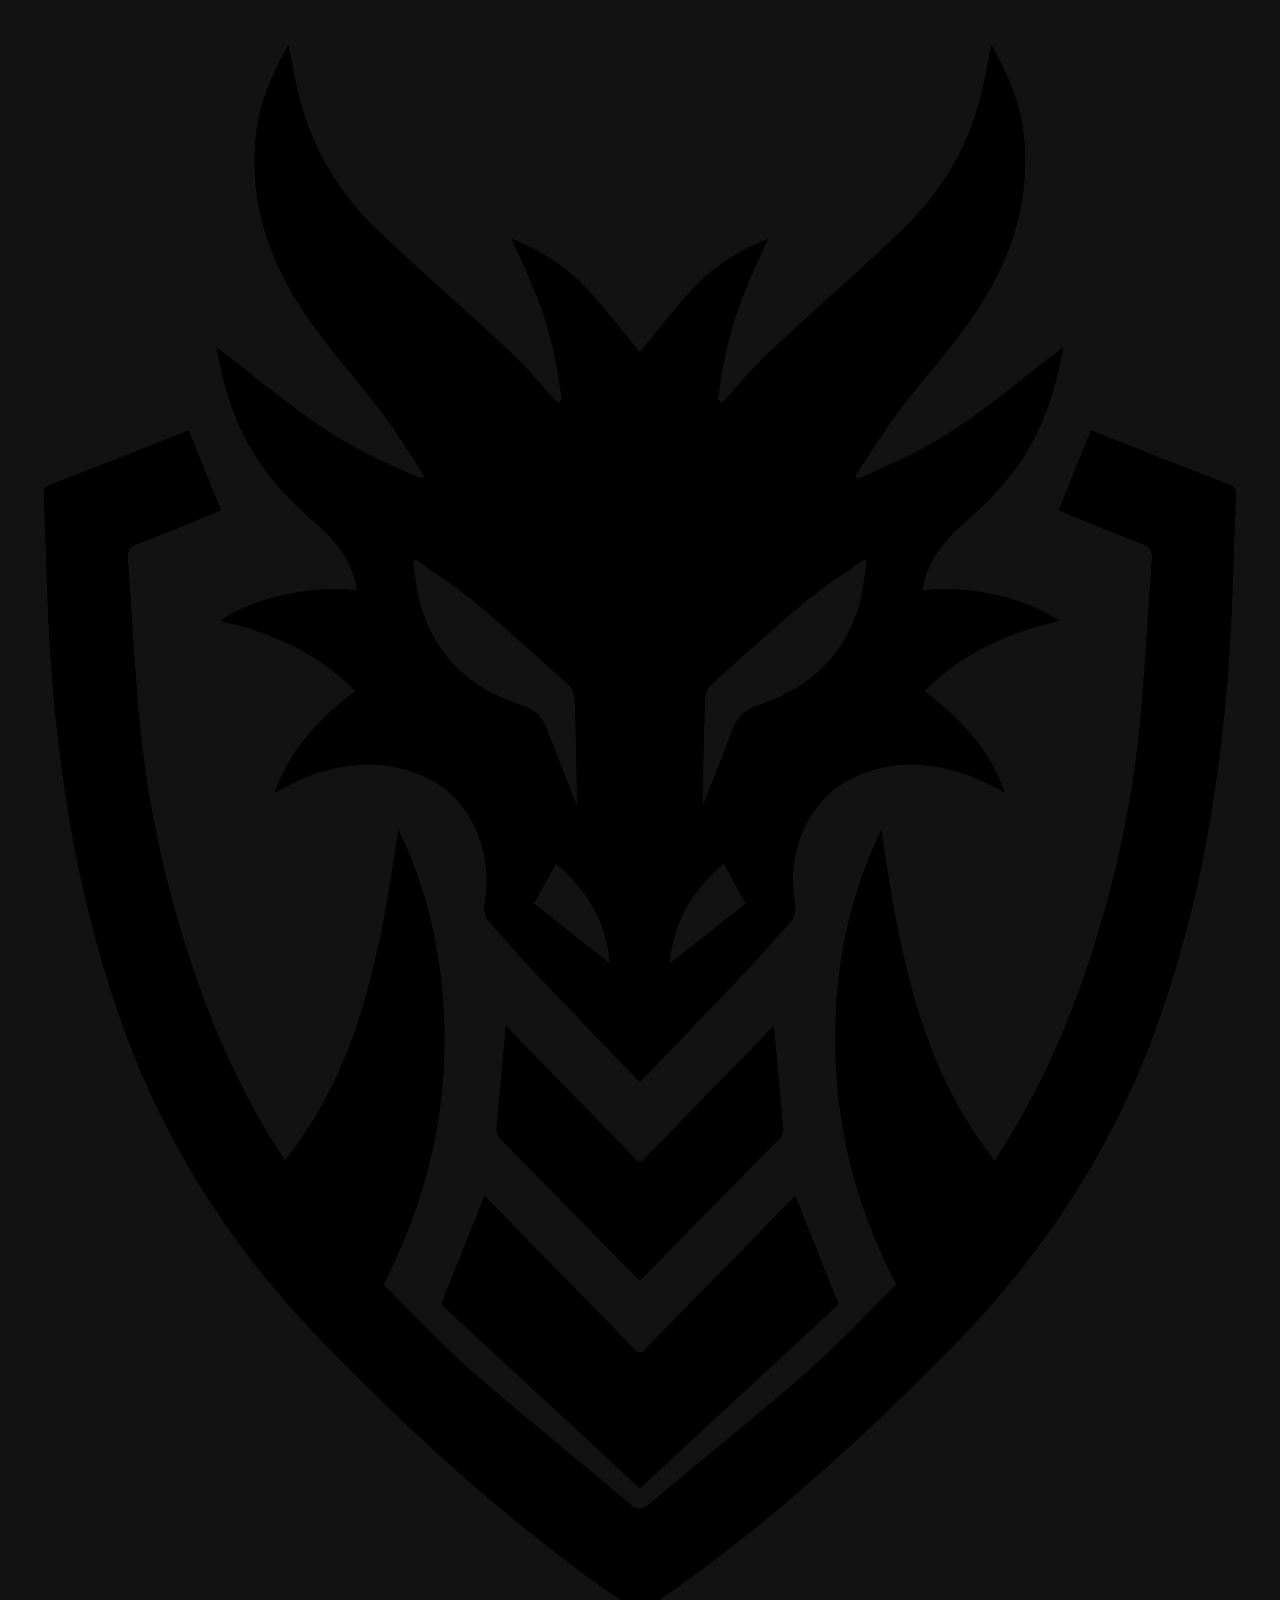
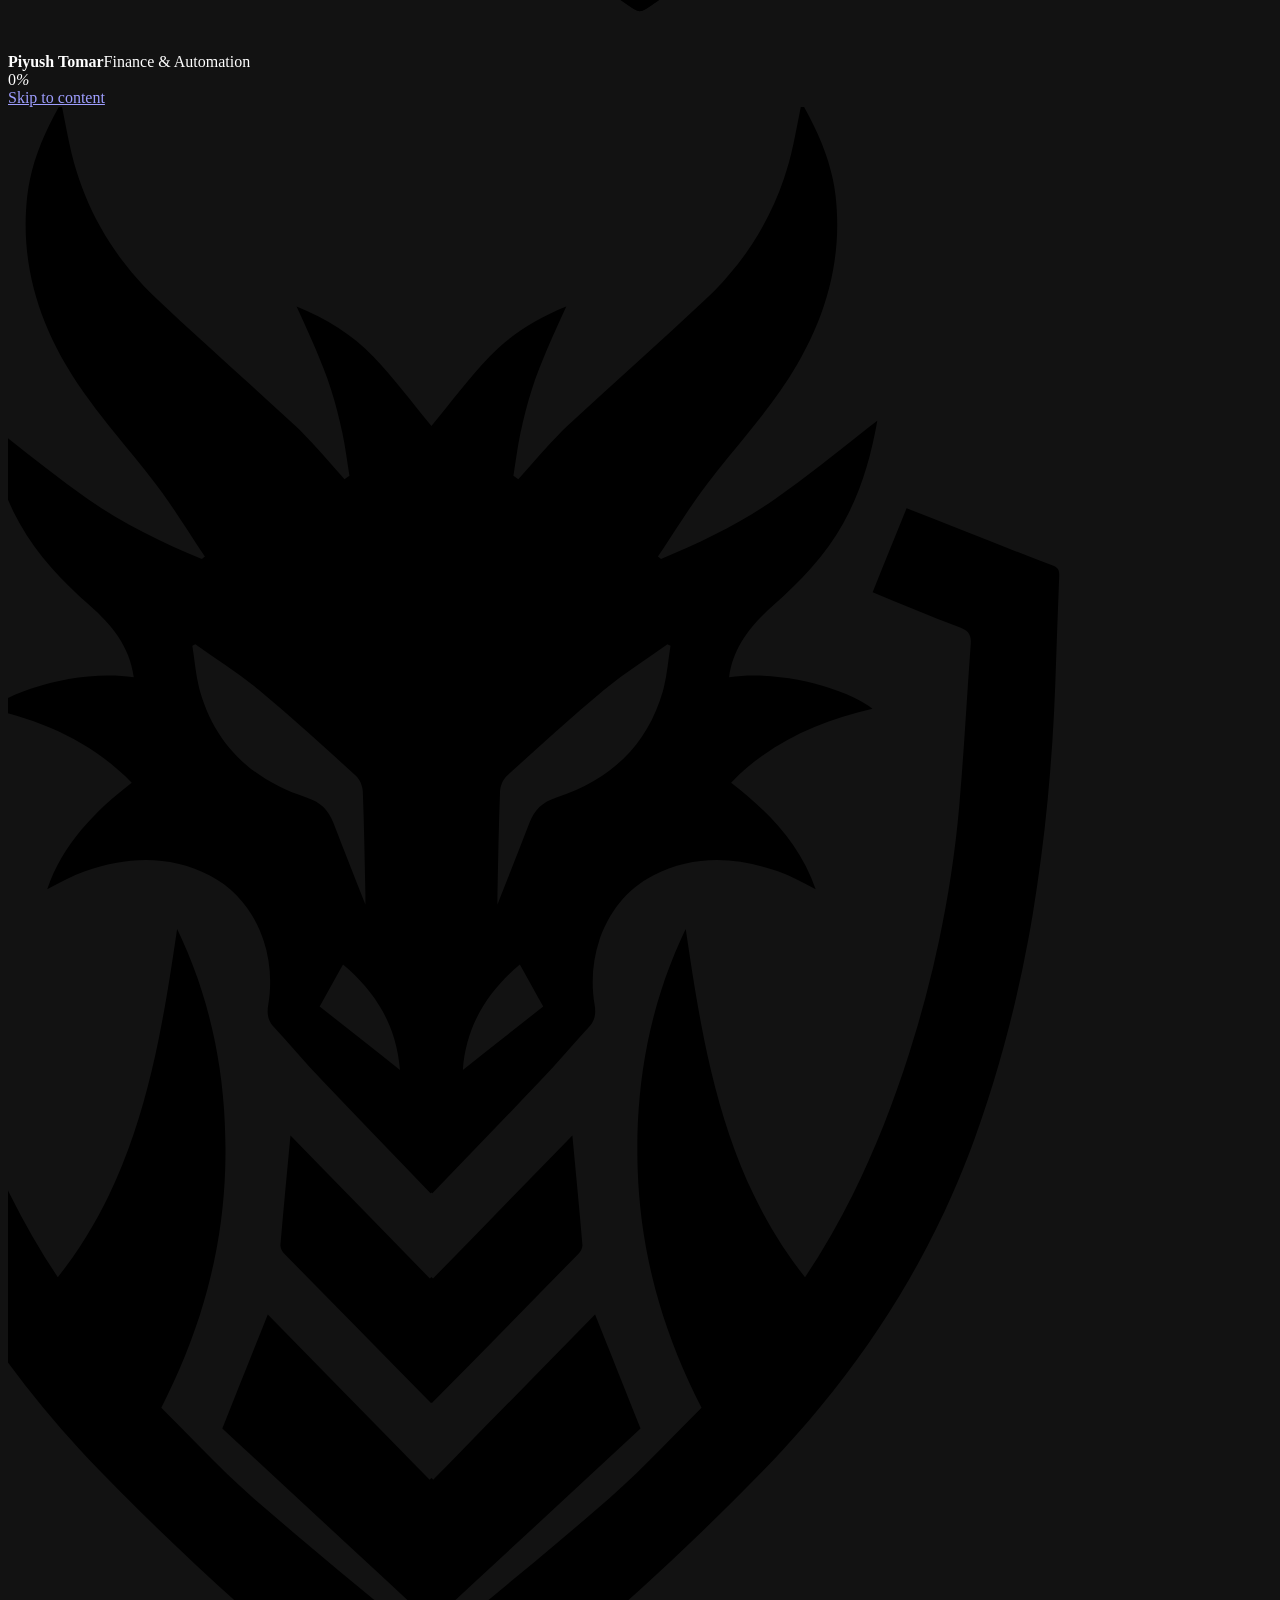
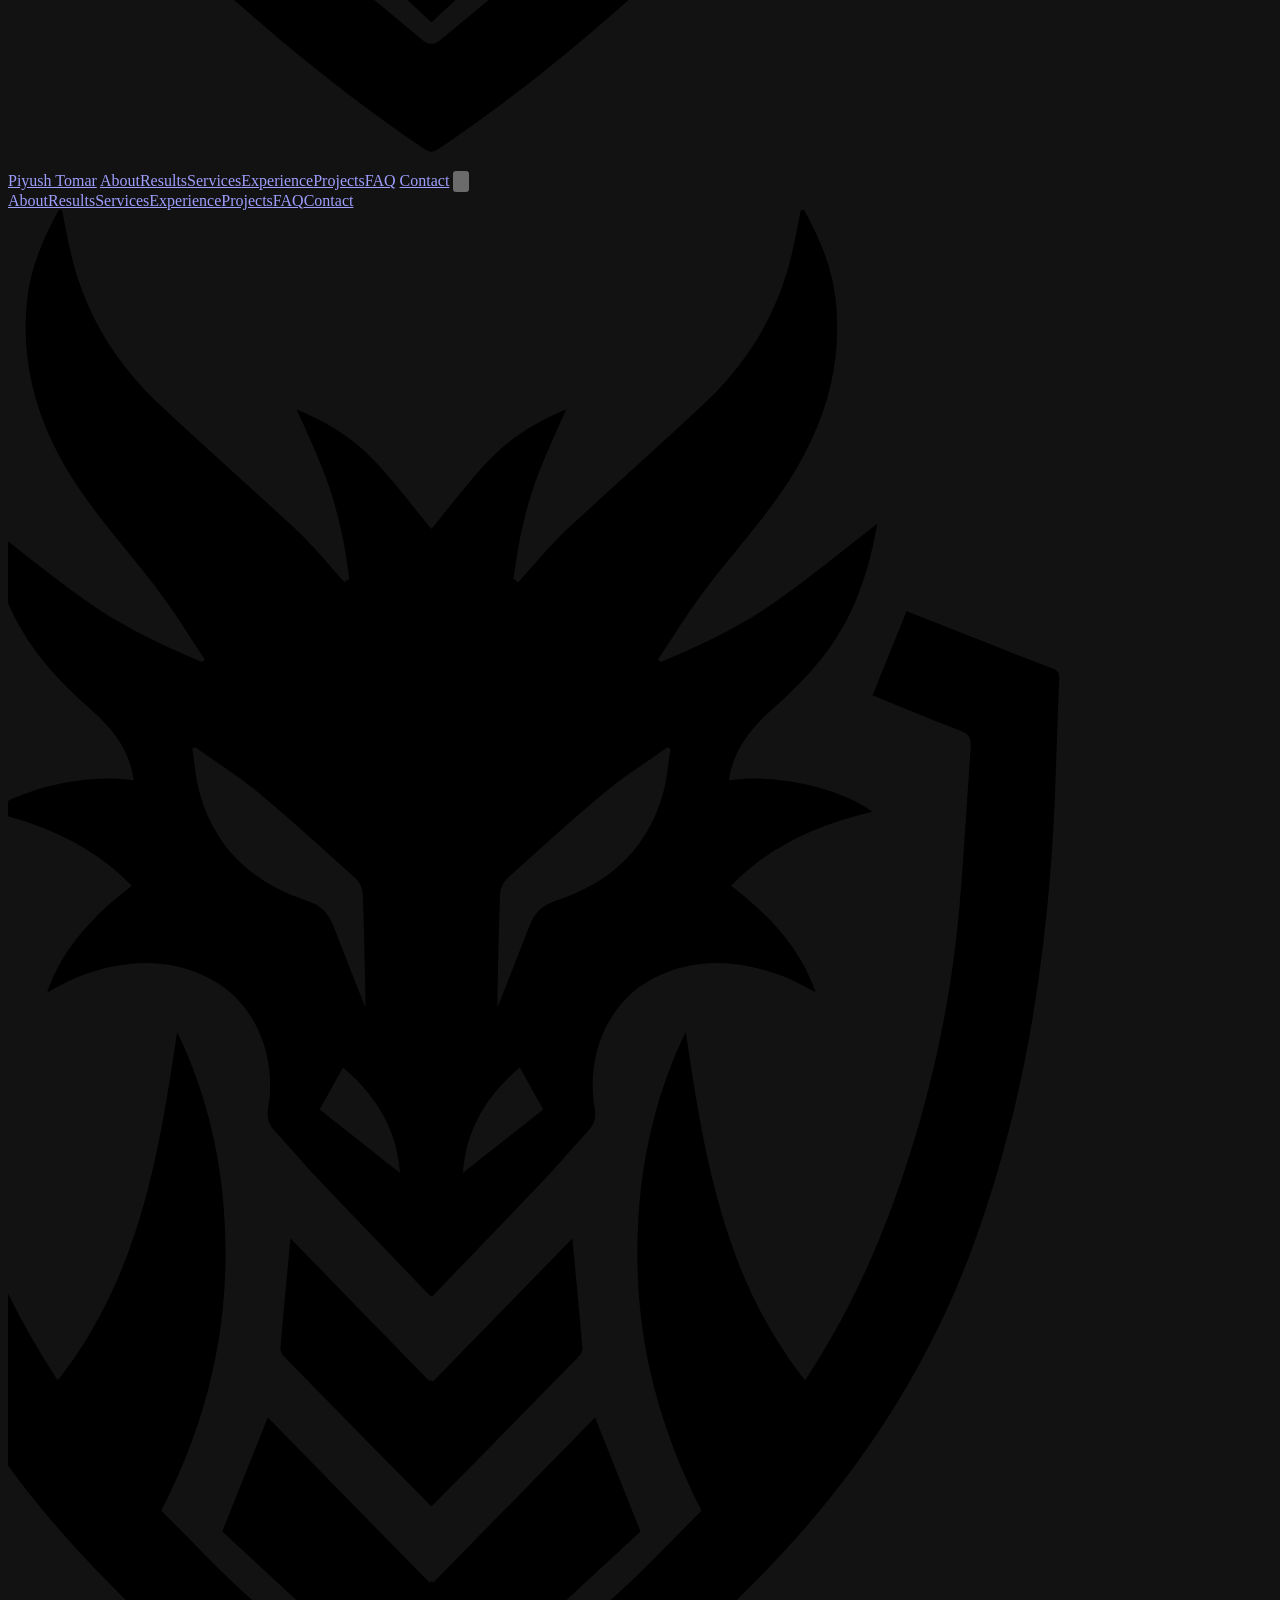
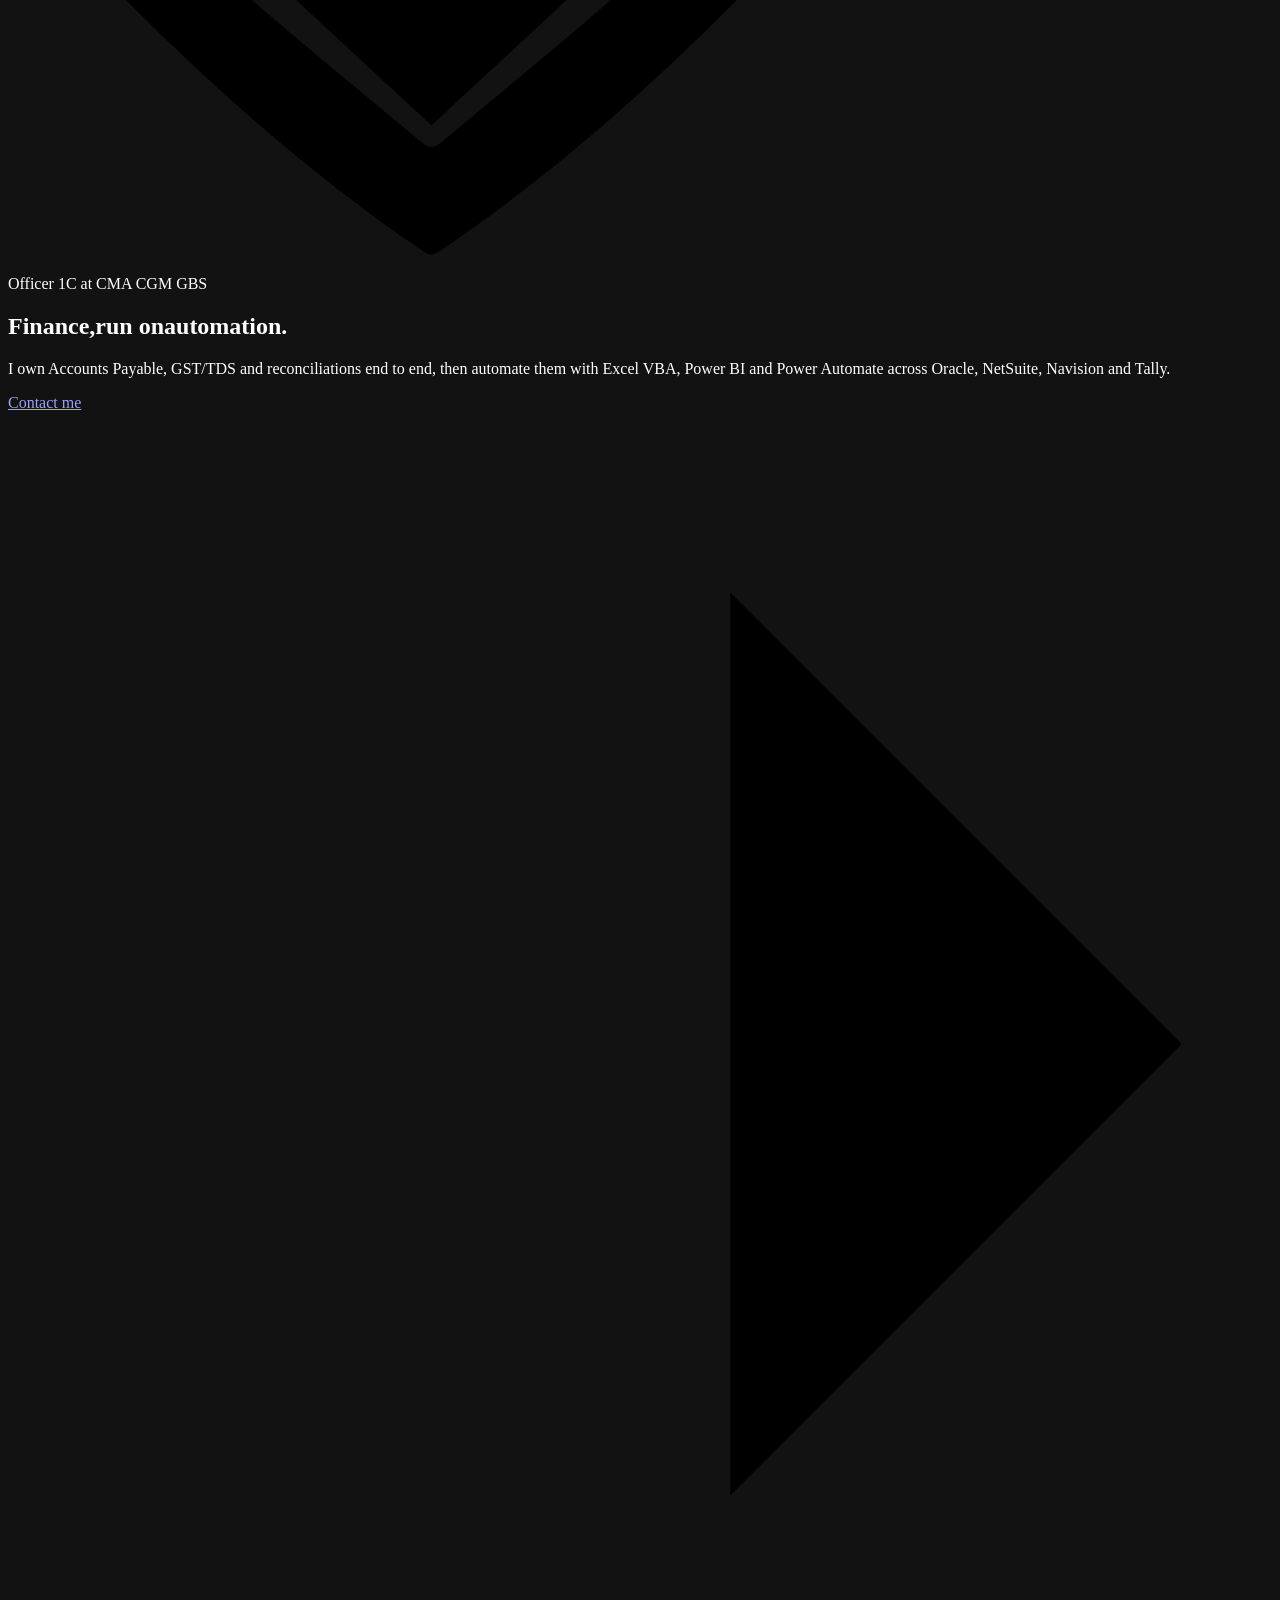
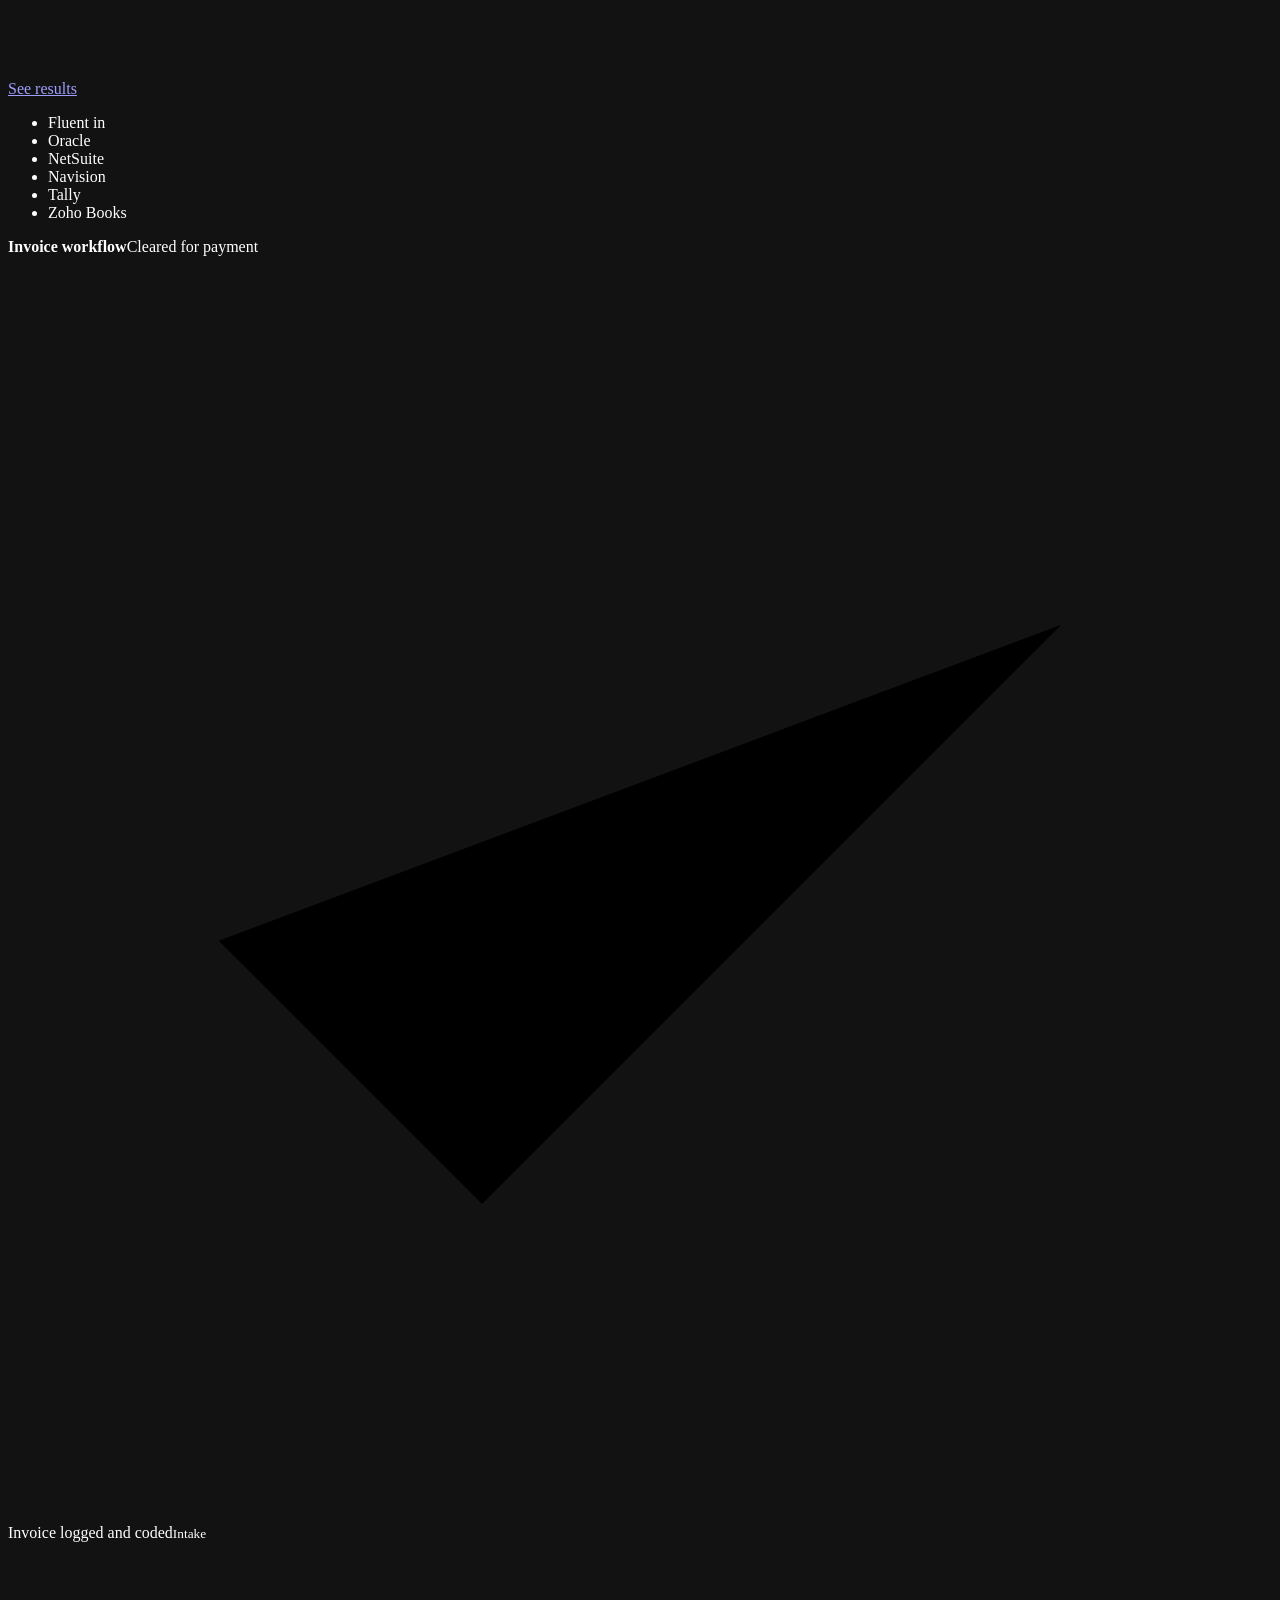
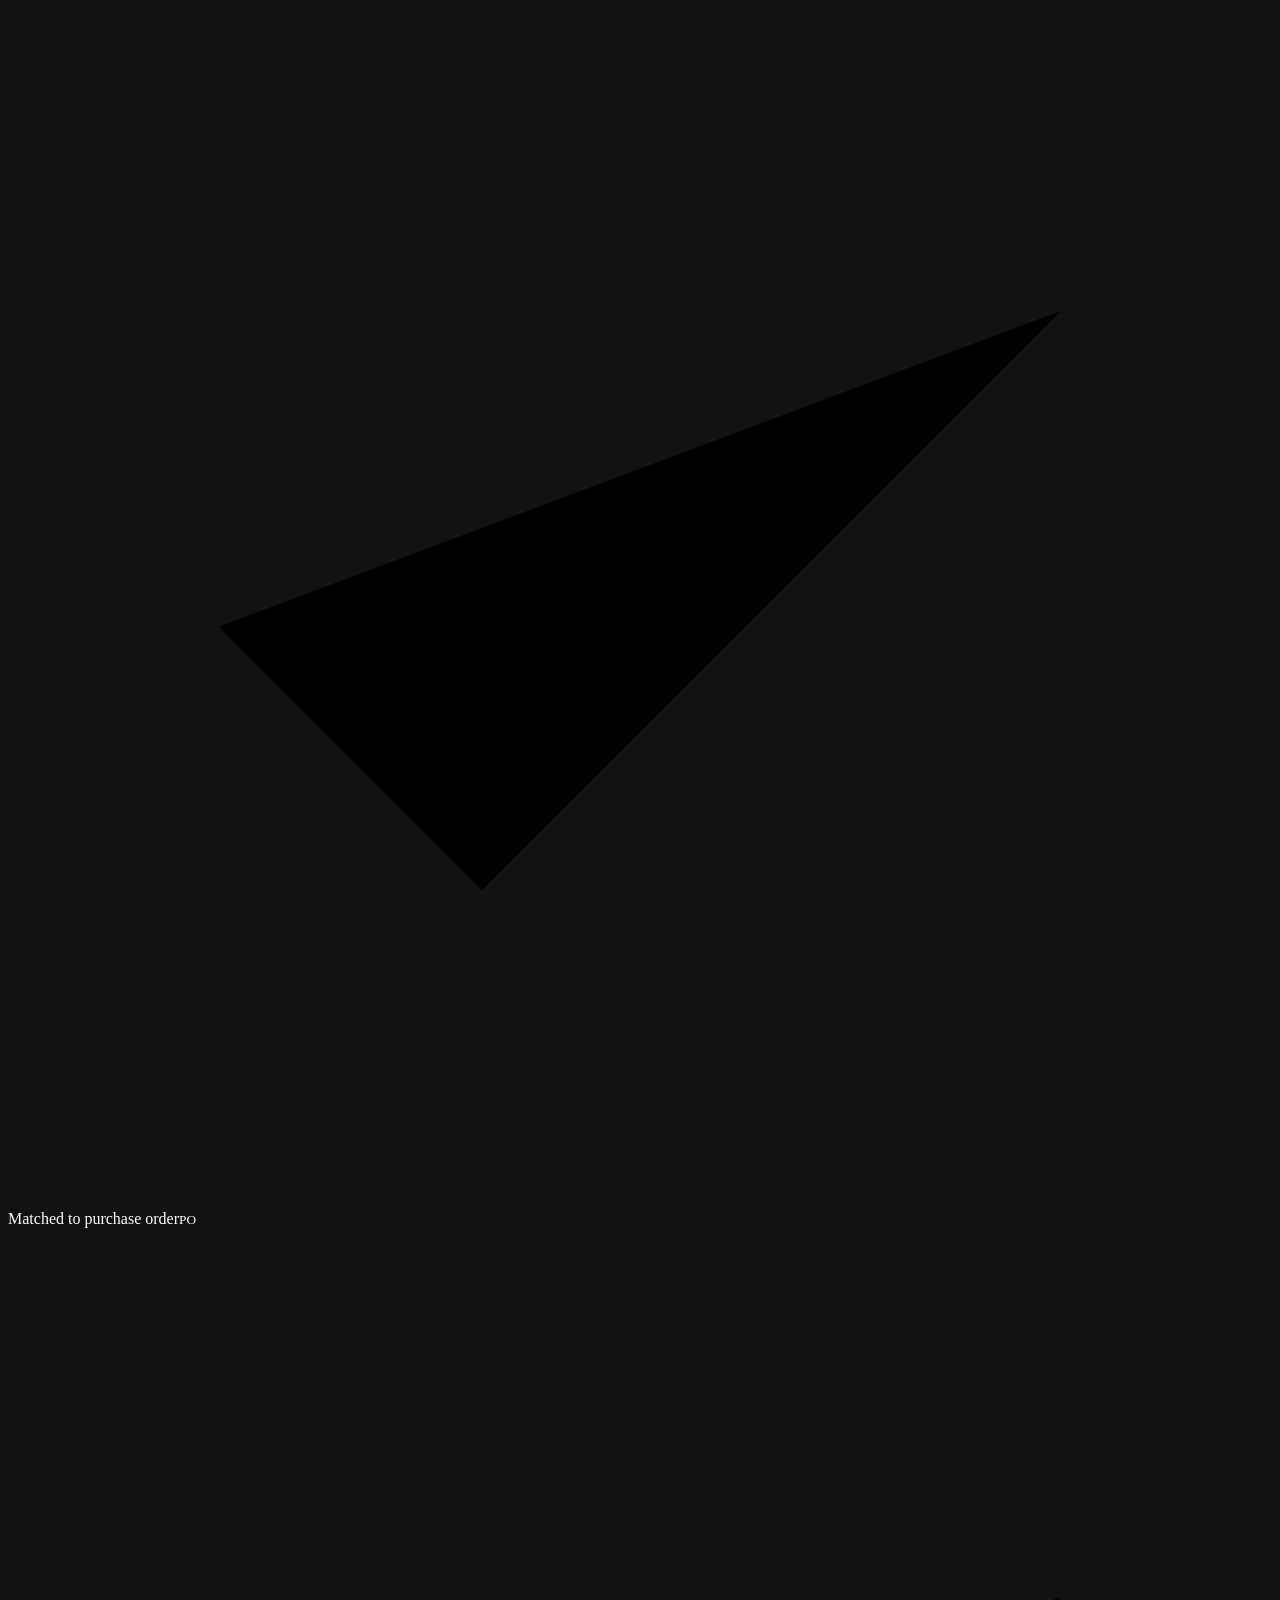
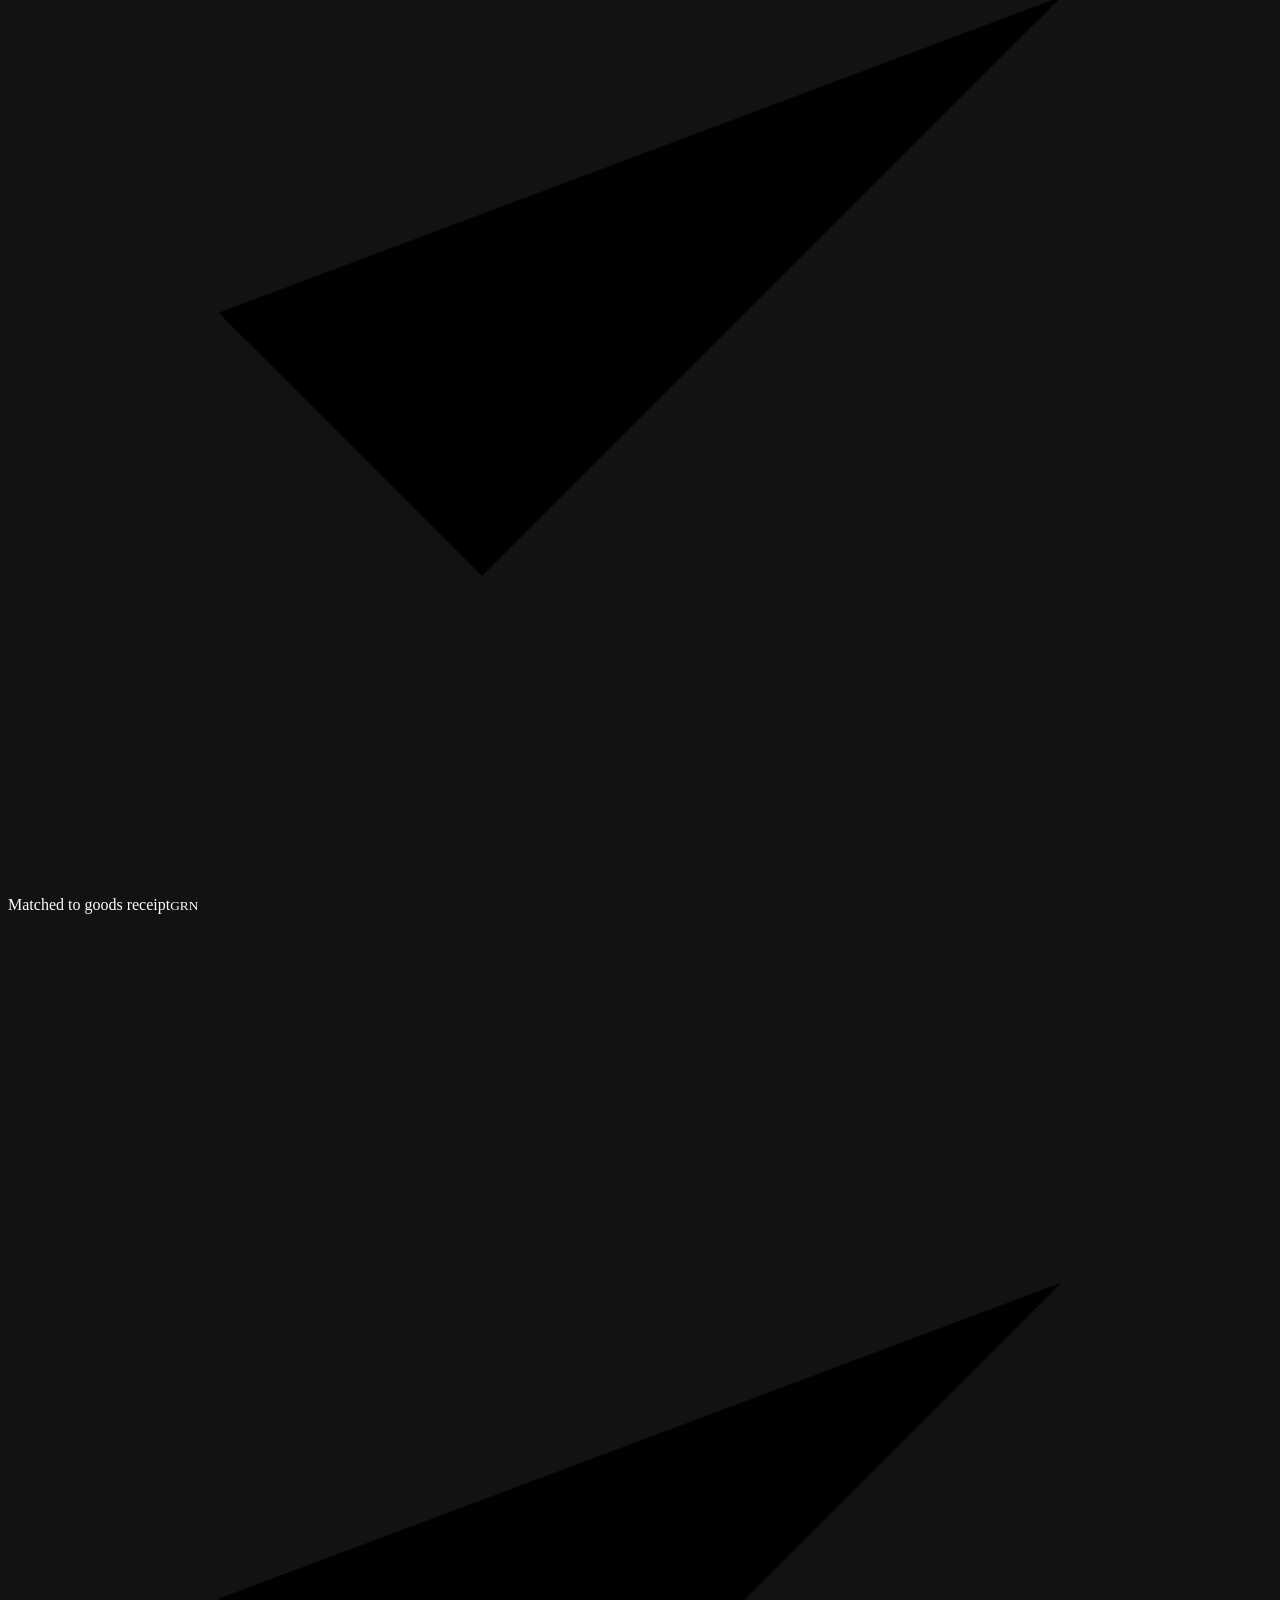
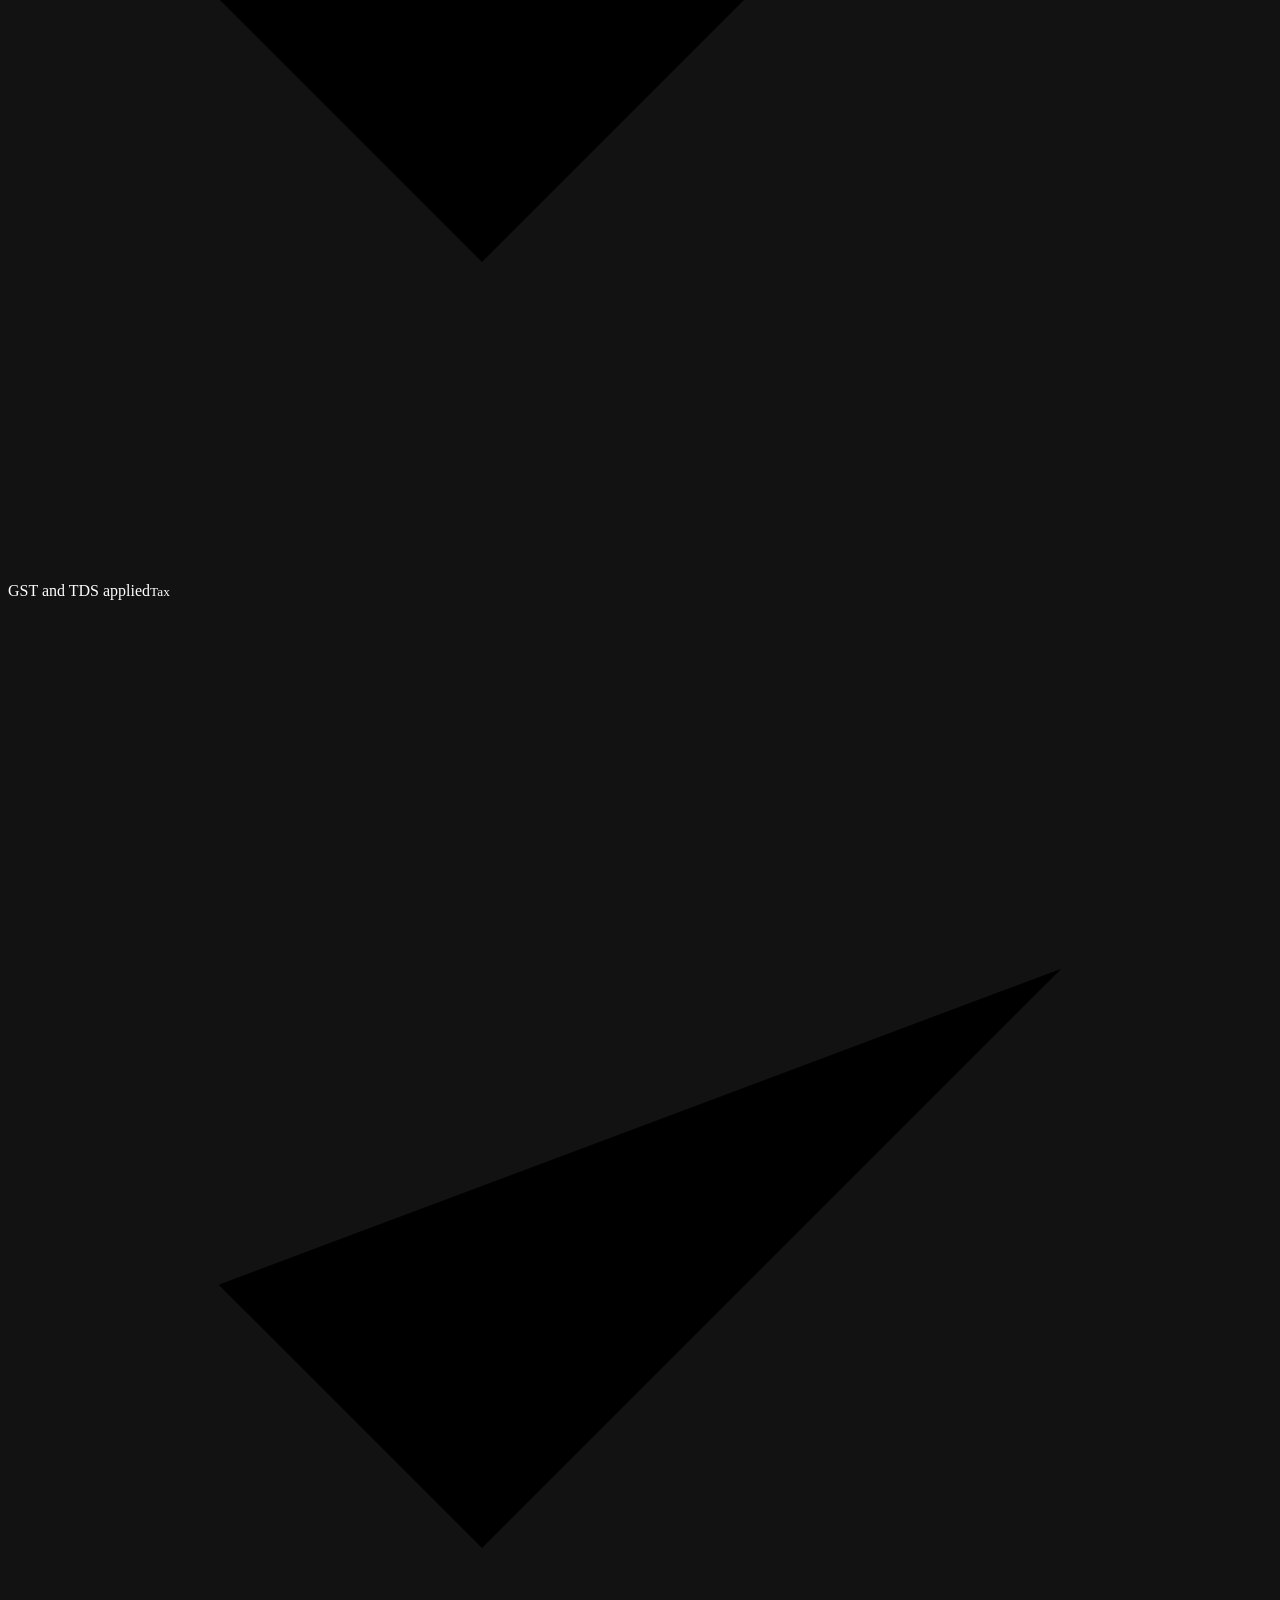
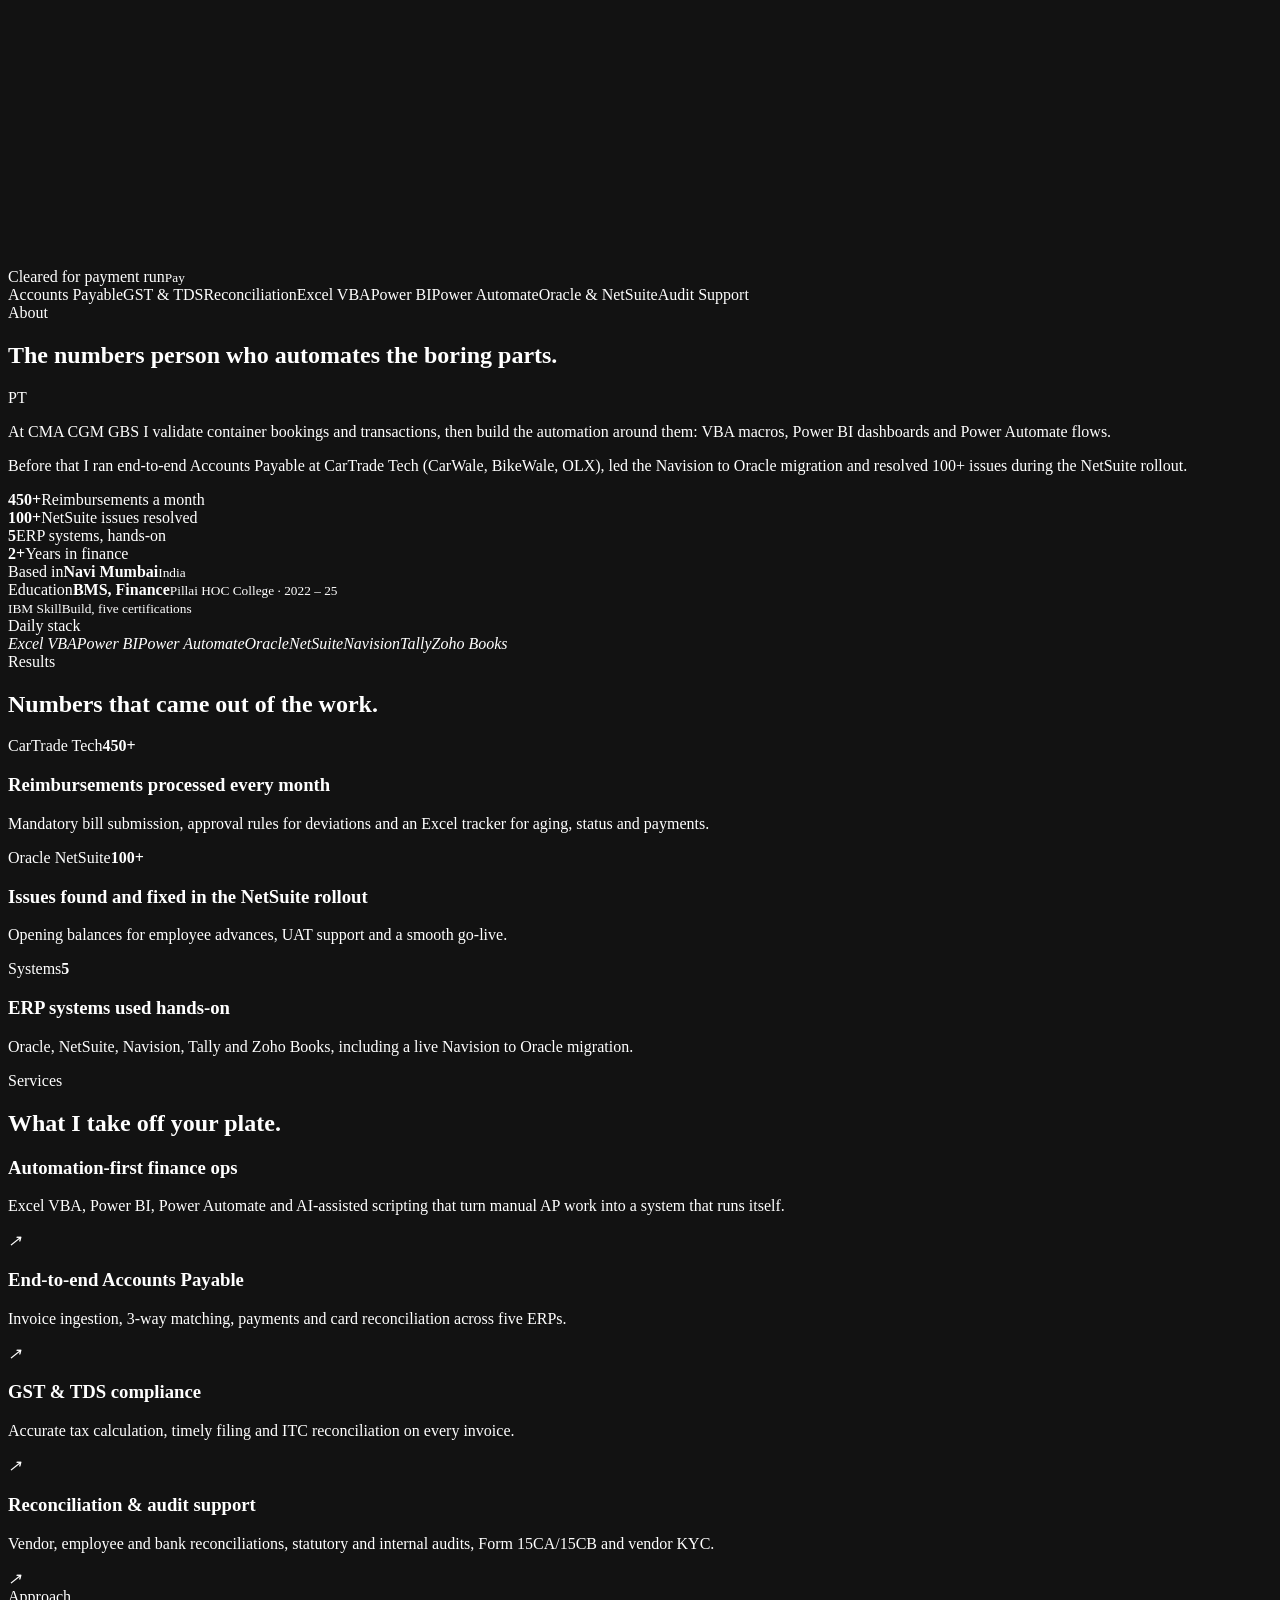
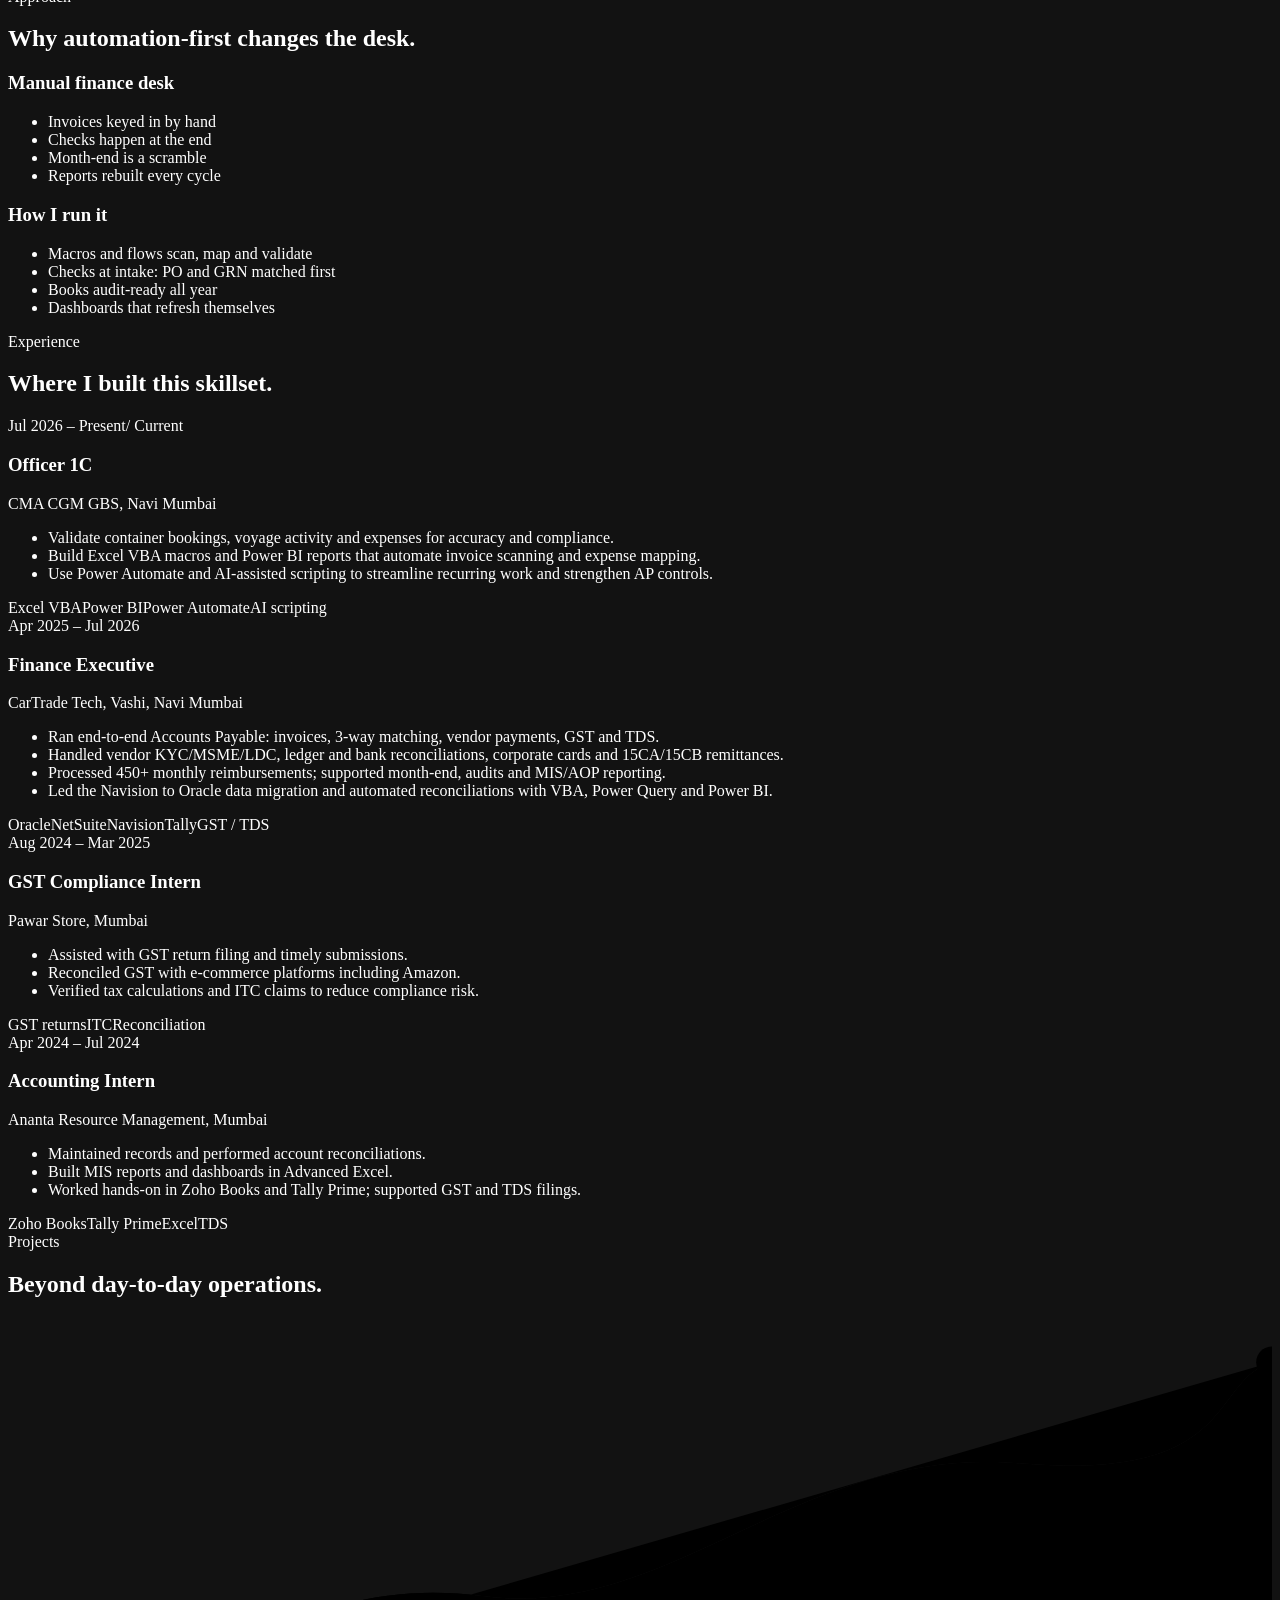
==== commit ebdbff1b: "Add files via upload" ====
--- a/index.html
+++ b/index.html
@@ -3,20 +3,13 @@
 <head>
 <meta charset="UTF-8">
 <meta name="viewport" content="width=device-width, initial-scale=1, viewport-fit=cover">
-<meta name="color-scheme" content="dark light">
-<meta name="theme-color" content="#040c0a">
+<meta name="color-scheme" content="dark">
+<meta name="theme-color" content="#06070c">
 <link rel="icon" type="image/png" href="Website_logo.png">
 <link rel="apple-touch-icon" href="Website_logo.png">
-<link rel="preconnect" href="https://fonts.googleapis.com">
-<link rel="preconnect" href="https://fonts.gstatic.com" crossorigin>
-<link href="https://fonts.googleapis.com/css2?family=Cormorant+Garamond:ital,wght@0,500;0,600;1,500&family=Instrument+Sans:wght@400;500;600&family=JetBrains+Mono:wght@400;500&display=swap" rel="stylesheet">
-<link rel="stylesheet" href="assets/style.css">
-<link rel="stylesheet" href="assets/luxe.css">
-<link rel="stylesheet" href="assets/revamp.css">
-<link rel="stylesheet" href="assets/v3.css">
-<link rel="stylesheet" href="assets/anim.css">
-<script>document.documentElement.classList.add("js");try{var t=localStorage.getItem("theme");if(t)document.documentElement.setAttribute("data-theme",t)}catch(e){}setTimeout(function(){document.documentElement.classList.add("in-failsafe")},0);setTimeout(function(){if(!document.documentElement.classList.contains("ready")){document.documentElement.classList.remove("js");var l=document.getElementById("loader");if(l)l.style.display="none";var m=document.getElementById("main");if(m)m.classList.add("go")}},8000)</script>
-<script>try{document.documentElement.setAttribute('data-pal',localStorage.getItem('pal')||'emerald')}catch(e){document.documentElement.setAttribute('data-pal','emerald')}</script>
+<link rel="preconnect" href="https://fonts.googleapis.com"><link rel="preconnect" href="https://fonts.gstatic.com" crossorigin><link href="https://fonts.googleapis.com/css2?family=Fraunces:ital,opsz,wght@0,9..144,300..500;1,9..144,300..500&family=Geist:wght@400..600&family=Geist+Mono:wght@400;500&display=swap" rel="stylesheet">
+<link rel="stylesheet" href="assets/site.css">
+<script>document.documentElement.classList.add("js");try{var p=localStorage.getItem("pal2");document.documentElement.setAttribute("data-pal",p||"orchid")}catch(e){document.documentElement.setAttribute("data-pal","orchid")}setTimeout(function(){if(!document.documentElement.classList.contains("ready")){document.documentElement.classList.remove("js");document.documentElement.classList.add("ready");var l=document.getElementById("loader");if(l)l.style.display="none";var m=document.getElementById("main");if(m)m.classList.add("go")}},9000)</script>
 <title>Piyush Tomar — Finance &amp; Automation Executive</title>
 <meta name="description" content="Finance &amp; Automation Executive in Navi Mumbai. End-to-end Accounts Payable, GST/TDS compliance and reconciliation, automated with Excel VBA, Power BI and Power Automate across Oracle, NetSuite, Navision and Tally.">
 <meta property="og:title" content="Piyush Tomar — Finance &amp; Automation Executive">
@@ -25,70 +18,106 @@
 <script type="application/ld+json">{"@context":"https://schema.org","@type":"Person","name":"Piyush Tomar","jobTitle":"Finance & Automation Executive","email":"mailto:piyushtomar1222@gmail.com","address":{"@type":"PostalAddress","addressLocality":"Navi Mumbai","addressRegion":"Maharashtra","addressCountry":"IN"},"sameAs":["https://linkedin.com/in/tomarpiyush"],"alumniOf":"Pillai HOC College"}</script>
 </head>
 <body>
-<svg width="0" height="0" style="position:absolute" aria-hidden="true" focusable="false"><defs><linearGradient id="lg" x1="0" y1="0" x2="1" y2="1"><stop offset="0" style="stop-color:var(--acc)"/><stop offset=".55" style="stop-color:var(--acc2)"/><stop offset="1" style="stop-color:var(--acc3)"/></linearGradient><symbol id="seal" viewBox="620 30 3760 4940"><path d="M1477.13,1226.05c-105.42-74.09-204.97-156.55-303.84-232.84c17.97,102.2,46.67,207.69,101.14,305.35 c53.23,95.43,127.05,172.37,208.17,243.89c65.07,57.36,119.57,122.3,131.55,213.59c-179.5-23.86-371.26,46.94-426.51,94.3 c158.58,36.63,303.64,99.5,420.51,219.74c-110.63,85.01-205.03,182.8-251.52,316.62c37.73-18.06,73.64-39.36,112.27-53 c124.87-44.09,250.76-49.52,371.35,12.13c131.03,66.99,200.89,225.41,173.88,384.94c-4.35,25.72-1.24,46.12,16.15,65.26 c47.91,52.74,94.28,106.93,143.29,158.62c106.64,112.48,214.53,223.77,323.25,336.94c0.92-0.95,1.82-1.89,2.74-2.84 c0.92,0.95,1.82,1.88,2.74,2.84c108.72-113.17,216.62-224.46,323.25-336.94c49.01-51.69,95.37-105.88,143.29-158.62 c17.38-19.13,20.5-39.53,16.15-65.26c-27-159.53,42.86-317.95,173.88-384.94c120.59-61.65,246.48-56.22,371.35-12.13 c38.62,13.64,74.54,34.94,112.27,53c-46.5-133.82-140.89-231.61-251.52-316.62c116.88-120.24,261.93-183.11,420.51-219.74 c-55.25-47.35-247.02-118.15-426.51-94.3c11.98-91.28,66.49-156.22,131.55-213.59c81.12-71.51,154.94-148.46,208.17-243.89 c54.47-97.66,83.17-203.15,101.14-305.35c-98.87,76.29-198.42,158.74-303.84,232.84c-104.96,73.77-220.86,129.35-339.43,178.4 c-3.07-2.44-6.13-4.87-9.2-7.31c48.53-72.21,93.6-147.07,146.35-216.05c89.85-117.51,191.98-225.34,267.29-354.25 c91.09-155.93,134.98-321.79,114.83-502.06c-10.92-97.67-49.45-186.45-100.95-277.78c-8.94,44.98-16.29,83.82-24.4,122.5 c-38.04,181.42-127.36,335.21-260.44,461.88c-135.29,128.78-276.86,250.94-413.18,378.66c-51.85,48.57-96.76,104.55-144.83,157.15 c-4.86-3.5-9.71-7-14.57-10.51c6.77-42.11,11.93-84.57,20.77-126.25c9.32-43.92,20.3-87.69,33.98-130.42 c13.35-41.69,30.15-82.36,47.04-122.81c16.81-40.27,35.6-79.7,55.4-123.67c-87.97,35.54-165.24,83.19-227.87,148.84 c-62.05,65.04-116.12,137.7-173.22,206.77c-57.11-69.07-111.17-141.73-173.22-206.77c-62.63-65.65-139.9-113.3-227.87-148.84 c19.8,43.96,38.59,83.4,55.4,123.67c16.89,40.45,33.69,81.12,47.04,122.81c13.68,42.74,24.67,86.5,33.98,130.42 c8.84,41.68,13.99,84.13,20.77,126.25c-4.86,3.5-9.71,7-14.57,10.51c-48.07-52.6-92.98-108.58-144.83-157.15 c-136.33-127.72-277.89-249.88-413.18-378.66C1550,504.72,1460.68,350.93,1422.63,169.5c-8.11-38.68-15.46-77.52-24.4-122.5 c-51.49,91.34-90.03,180.12-100.95,277.78c-20.15,180.27,23.74,346.12,114.83,502.06c75.31,128.91,177.44,236.75,267.29,354.25 c52.75,68.98,97.83,143.84,146.35,216.05c-3.07,2.43-6.13,4.87-9.2,7.31C1697.99,1355.4,1582.09,1299.82,1477.13,1226.05z M2696.04,2398.2c2.2-100.8,3.66-201.62,7.59-302.35c0.62-15.84,8.5-35.75,19.95-46.14c95.51-86.66,190.85-173.67,289.95-256.13 c59.31-49.35,125.25-90.71,188.21-135.66c3.02,1.57,6.04,3.14,9.05,4.72c-7.33,45.1-10.25,91.47-22.78,135.07 c-46.87,162.99-158.44,264.8-316.47,315.96c-42.31,13.7-65.75,37.16-80.6,76.01c-30.73,80.4-62.66,160.35-94.94,242.65 C2696,2419.91,2695.8,2409.05,2696.04,2398.2z M2762.52,2610.53c24.08,43.33,47.83,86.09,69.62,125.31 c-81.48,64.3-159.2,125.63-239.04,188.63C2602.44,2795.76,2663.03,2694.26,2762.52,2610.53z M2406,2924.47 c-79.84-63-157.55-124.33-239.03-188.63c21.79-39.22,45.55-81.97,69.62-125.31C2336.08,2694.26,2396.67,2795.76,2406,2924.47z M1985.58,1793.58c99.1,82.46,194.44,169.47,289.95,256.13c11.45,10.39,19.33,30.29,19.95,46.14 c3.94,100.73,5.39,201.55,7.59,302.35c0.24,10.85,0.03,21.71,0.03,34.13c-32.29-82.3-64.22-162.25-94.94-242.65 c-14.85-38.85-38.29-62.31-80.6-76.01c-158.03-51.16-269.6-152.98-316.47-315.96c-12.54-43.6-15.45-89.97-22.78-135.07 c3.02-1.57,6.04-3.14,9.06-4.72C1860.33,1702.87,1926.27,1744.24,1985.58,1793.58z"/><path d="M1877.56,3991.06c200.57,185.95,407.2,377.53,621.48,576.2c0.17-0.16,0.34-0.32,0.52-0.48 c0.17,0.16,0.34,0.32,0.52,0.48c214.27-198.66,420.91-390.24,621.48-576.2c-46.35-116.2-89.09-223.34-135.23-339.02 c-161.66,165.01-322.3,328.98-481.56,491.54c-1.74-1.72-3.46-3.43-5.2-5.15c-1.74,1.72-3.46,3.42-5.2,5.15 c-159.26-162.56-319.9-326.53-481.56-491.54C1966.65,3767.72,1923.91,3874.86,1877.56,3991.06z"/><path d="M2499.56,3914.05c0.43,0.44,0.86,0.88,1.29,1.32c146.59-148.93,292.02-296.5,436.96-444.54 c6.13-6.26,11.59-17.27,10.88-25.51c-9.16-107.53-19.5-214.97-29.89-326.18c-136.68,140.44-274.17,281.73-414.55,425.97 c-1.58-1.61-3.13-3.18-4.71-4.79c-1.58,1.61-3.13,3.18-4.71,4.79c-140.38-144.24-277.87-285.53-414.55-425.97 c-10.39,111.21-20.72,218.65-29.89,326.18c-0.7,8.25,4.75,19.25,10.88,25.51c144.94,148.05,290.37,295.62,436.96,444.54 C2498.69,3914.93,2499.12,3914.49,2499.56,3914.05z"/><path d="M4347.87,1424.23c-146.81-56.43-292.97-114.57-434.82-170.42c-33.39,82.43-66.59,164.43-100.97,249.32 c81.81,33.4,169.54,70.74,258.6,104.61c25.71,9.78,35.28,21.62,33.28,48.72c-11.92,161.3-20.15,322.9-34.4,483.98 c-22.22,251-72.93,496.75-149.45,736.84c-74.52,233.83-171.39,457.54-309.17,664c-240.57-304.18-300.73-668.27-354.91-1035.83 c-109.01,225.56-150.88,465.14-142.99,713.65c7.88,248.1,73.08,482.13,190.05,710.3c-89.29,88.28-176.64,183.6-273.34,268.24 c-165.09,144.5-336.2,282.1-504.31,423.17c-9.72,8.16-17.65,11.39-25.89,10.55c-8.24,0.84-16.17-2.4-25.89-10.55 c-168.1-141.07-339.22-278.68-504.31-423.17c-96.7-84.64-184.05-179.97-273.34-268.24c116.97-228.17,182.17-462.2,190.05-710.3 c7.89-248.51-33.98-488.09-142.99-713.65c-54.17,367.56-114.33,731.65-354.91,1035.83c-137.78-206.46-234.64-430.17-309.17-664 c-76.52-240.09-127.23-485.84-149.45-736.84c-14.26-161.08-22.49-322.69-34.4-483.98c-2-27.1,7.57-38.94,33.28-48.72 c89.06-33.87,176.79-71.21,258.6-104.61c-34.38-84.89-67.58-166.89-100.97-249.32c-141.86,55.85-288.01,113.99-434.82,170.42 c-18.7,7.19-19.72,16.98-19.08,32.95c4.1,101.88,7.63,203.79,11.12,305.69c8,234.1,28.99,466.78,67.55,698.09 c38.03,228.2,94.34,451.48,173.18,668.64c136.54,376.08,350.85,702.42,630.58,988.46c295.19,301.85,606.17,584.31,956.55,821.46 c10.1,6.84,18.61,12.62,28.42,13.02c9.81-0.4,18.31-6.18,28.42-13.02c350.38-237.16,661.36-519.61,956.55-821.46 c279.73-286.05,494.05-612.38,630.58-988.46c78.84-217.16,135.14-440.45,173.18-668.64c38.55-231.31,59.55-463.99,67.55-698.09 c3.48-101.91,7.02-203.81,11.12-305.69C4367.59,1441.21,4366.57,1431.41,4347.87,1424.23z"/></symbol></defs></svg>
+<svg width="0" height="0" style="position:absolute" aria-hidden="true" focusable="false"><defs>
+<linearGradient id="lgu" gradientUnits="userSpaceOnUse" x1="620" y1="30" x2="4380" y2="4970"><stop offset="0" style="stop-color:var(--a1)"/><stop offset=".55" style="stop-color:var(--a2)"/><stop offset="1" style="stop-color:var(--a3)"/></linearGradient>
+<linearGradient id="lgv" gradientUnits="userSpaceOnUse" x1="0" y1="0" x2="400" y2="0"><stop offset="0" style="stop-color:var(--a1)"/><stop offset=".55" style="stop-color:var(--a2)"/><stop offset="1" style="stop-color:var(--a3)"/></linearGradient>
+<linearGradient id="lgf" x1="0" y1="0" x2="0" y2="1"><stop offset="0" style="stop-color:var(--a2);stop-opacity:.35"/><stop offset="1" style="stop-color:var(--a2);stop-opacity:0"/></linearGradient>
+<path id="p1" pathLength="1" d="M1477.13,1226.05c-105.42-74.09-204.97-156.55-303.84-232.84c17.97,102.2,46.67,207.69,101.14,305.35 c53.23,95.43,127.05,172.37,208.17,243.89c65.07,57.36,119.57,122.3,131.55,213.59c-179.5-23.86-371.26,46.94-426.51,94.3 c158.58,36.63,303.64,99.5,420.51,219.74c-110.63,85.01-205.03,182.8-251.52,316.62c37.73-18.06,73.64-39.36,112.27-53 c124.87-44.09,250.76-49.52,371.35,12.13c131.03,66.99,200.89,225.41,173.88,384.94c-4.35,25.72-1.24,46.12,16.15,65.26 c47.91,52.74,94.28,106.93,143.29,158.62c106.64,112.48,214.53,223.77,323.25,336.94c0.92-0.95,1.82-1.89,2.74-2.84 c0.92,0.95,1.82,1.88,2.74,2.84c108.72-113.17,216.62-224.46,323.25-336.94c49.01-51.69,95.37-105.88,143.29-158.62 c17.38-19.13,20.5-39.53,16.15-65.26c-27-159.53,42.86-317.95,173.88-384.94c120.59-61.65,246.48-56.22,371.35-12.13 c38.62,13.64,74.54,34.94,112.27,53c-46.5-133.82-140.89-231.61-251.52-316.62c116.88-120.24,261.93-183.11,420.51-219.74 c-55.25-47.35-247.02-118.15-426.51-94.3c11.98-91.28,66.49-156.22,131.55-213.59c81.12-71.51,154.94-148.46,208.17-243.89 c54.47-97.66,83.17-203.15,101.14-305.35c-98.87,76.29-198.42,158.74-303.84,232.84c-104.96,73.77-220.86,129.35-339.43,178.4 c-3.07-2.44-6.13-4.87-9.2-7.31c48.53-72.21,93.6-147.07,146.35-216.05c89.85-117.51,191.98-225.34,267.29-354.25 c91.09-155.93,134.98-321.79,114.83-502.06c-10.92-97.67-49.45-186.45-100.95-277.78c-8.94,44.98-16.29,83.82-24.4,122.5 c-38.04,181.42-127.36,335.21-260.44,461.88c-135.29,128.78-276.86,250.94-413.18,378.66c-51.85,48.57-96.76,104.55-144.83,157.15 c-4.86-3.5-9.71-7-14.57-10.51c6.77-42.11,11.93-84.57,20.77-126.25c9.32-43.92,20.3-87.69,33.98-130.42 c13.35-41.69,30.15-82.36,47.04-122.81c16.81-40.27,35.6-79.7,55.4-123.67c-87.97,35.54-165.24,83.19-227.87,148.84 c-62.05,65.04-116.12,137.7-173.22,206.77c-57.11-69.07-111.17-141.73-173.22-206.77c-62.63-65.65-139.9-113.3-227.87-148.84 c19.8,43.96,38.59,83.4,55.4,123.67c16.89,40.45,33.69,81.12,47.04,122.81c13.68,42.74,24.67,86.5,33.98,130.42 c8.84,41.68,13.99,84.13,20.77,126.25c-4.86,3.5-9.71,7-14.57,10.51c-48.07-52.6-92.98-108.58-144.83-157.15 c-136.33-127.72-277.89-249.88-413.18-378.66C1550,504.72,1460.68,350.93,1422.63,169.5c-8.11-38.68-15.46-77.52-24.4-122.5 c-51.49,91.34-90.03,180.12-100.95,277.78c-20.15,180.27,23.74,346.12,114.83,502.06c75.31,128.91,177.44,236.75,267.29,354.25 c52.75,68.98,97.83,143.84,146.35,216.05c-3.07,2.43-6.13,4.87-9.2,7.31C1697.99,1355.4,1582.09,1299.82,1477.13,1226.05z M2696.04,2398.2c2.2-100.8,3.66-201.62,7.59-302.35c0.62-15.84,8.5-35.75,19.95-46.14c95.51-86.66,190.85-173.67,289.95-256.13 c59.31-49.35,125.25-90.71,188.21-135.66c3.02,1.57,6.04,3.14,9.05,4.72c-7.33,45.1-10.25,91.47-22.78,135.07 c-46.87,162.99-158.44,264.8-316.47,315.96c-42.31,13.7-65.75,37.16-80.6,76.01c-30.73,80.4-62.66,160.35-94.94,242.65 C2696,2419.91,2695.8,2409.05,2696.04,2398.2z M2762.52,2610.53c24.08,43.33,47.83,86.09,69.62,125.31 c-81.48,64.3-159.2,125.63-239.04,188.63C2602.44,2795.76,2663.03,2694.26,2762.52,2610.53z M2406,2924.47 c-79.84-63-157.55-124.33-239.03-188.63c21.79-39.22,45.55-81.97,69.62-125.31C2336.08,2694.26,2396.67,2795.76,2406,2924.47z M1985.58,1793.58c99.1,82.46,194.44,169.47,289.95,256.13c11.45,10.39,19.33,30.29,19.95,46.14 c3.94,100.73,5.39,201.55,7.59,302.35c0.24,10.85,0.03,21.71,0.03,34.13c-32.29-82.3-64.22-162.25-94.94-242.65 c-14.85-38.85-38.29-62.31-80.6-76.01c-158.03-51.16-269.6-152.98-316.47-315.96c-12.54-43.6-15.45-89.97-22.78-135.07 c3.02-1.57,6.04-3.14,9.06-4.72C1860.33,1702.87,1926.27,1744.24,1985.58,1793.58z"/><path id="p2" pathLength="1" d="M1877.56,3991.06c200.57,185.95,407.2,377.53,621.48,576.2c0.17-0.16,0.34-0.32,0.52-0.48 c0.17,0.16,0.34,0.32,0.52,0.48c214.27-198.66,420.91-390.24,621.48-576.2c-46.35-116.2-89.09-223.34-135.23-339.02 c-161.66,165.01-322.3,328.98-481.56,491.54c-1.74-1.72-3.46-3.43-5.2-5.15c-1.74,1.72-3.46,3.42-5.2,5.15 c-159.26-162.56-319.9-326.53-481.56-491.54C1966.65,3767.72,1923.91,3874.86,1877.56,3991.06z"/><path id="p3" pathLength="1" d="M2499.56,3914.05c0.43,0.44,0.86,0.88,1.29,1.32c146.59-148.93,292.02-296.5,436.96-444.54 c6.13-6.26,11.59-17.27,10.88-25.51c-9.16-107.53-19.5-214.97-29.89-326.18c-136.68,140.44-274.17,281.73-414.55,425.97 c-1.58-1.61-3.13-3.18-4.71-4.79c-1.58,1.61-3.13,3.18-4.71,4.79c-140.38-144.24-277.87-285.53-414.55-425.97 c-10.39,111.21-20.72,218.65-29.89,326.18c-0.7,8.25,4.75,19.25,10.88,25.51c144.94,148.05,290.37,295.62,436.96,444.54 C2498.69,3914.93,2499.12,3914.49,2499.56,3914.05z"/><path id="p4" pathLength="1" d="M4347.87,1424.23c-146.81-56.43-292.97-114.57-434.82-170.42c-33.39,82.43-66.59,164.43-100.97,249.32 c81.81,33.4,169.54,70.74,258.6,104.61c25.71,9.78,35.28,21.62,33.28,48.72c-11.92,161.3-20.15,322.9-34.4,483.98 c-22.22,251-72.93,496.75-149.45,736.84c-74.52,233.83-171.39,457.54-309.17,664c-240.57-304.18-300.73-668.27-354.91-1035.83 c-109.01,225.56-150.88,465.14-142.99,713.65c7.88,248.1,73.08,482.13,190.05,710.3c-89.29,88.28-176.64,183.6-273.34,268.24 c-165.09,144.5-336.2,282.1-504.31,423.17c-9.72,8.16-17.65,11.39-25.89,10.55c-8.24,0.84-16.17-2.4-25.89-10.55 c-168.1-141.07-339.22-278.68-504.31-423.17c-96.7-84.64-184.05-179.97-273.34-268.24c116.97-228.17,182.17-462.2,190.05-710.3 c7.89-248.51-33.98-488.09-142.99-713.65c-54.17,367.56-114.33,731.65-354.91,1035.83c-137.78-206.46-234.64-430.17-309.17-664 c-76.52-240.09-127.23-485.84-149.45-736.84c-14.26-161.08-22.49-322.69-34.4-483.98c-2-27.1,7.57-38.94,33.28-48.72 c89.06-33.87,176.79-71.21,258.6-104.61c-34.38-84.89-67.58-166.89-100.97-249.32c-141.86,55.85-288.01,113.99-434.82,170.42 c-18.7,7.19-19.72,16.98-19.08,32.95c4.1,101.88,7.63,203.79,11.12,305.69c8,234.1,28.99,466.78,67.55,698.09 c38.03,228.2,94.34,451.48,173.18,668.64c136.54,376.08,350.85,702.42,630.58,988.46c295.19,301.85,606.17,584.31,956.55,821.46 c10.1,6.84,18.61,12.62,28.42,13.02c9.81-0.4,18.31-6.18,28.42-13.02c350.38-237.16,661.36-519.61,956.55-821.46 c279.73-286.05,494.05-612.38,630.58-988.46c78.84-217.16,135.14-440.45,173.18-668.64c38.55-231.31,59.55-463.99,67.55-698.09 c3.48-101.91,7.02-203.81,11.12-305.69C4367.59,1441.21,4366.57,1431.41,4347.87,1424.23z"/>
+<symbol id="seal" viewBox="620 30 3760 4940"><use href="#p1"/><use href="#p2"/><use href="#p3"/><use href="#p4"/></symbol>
+</defs></svg>
 <div class="ld" id="loader" aria-hidden="true">
-  <i class="blob b1"></i><i class="blob b2"></i><i class="blob b3"></i>
-  <svg class="ld-bg" viewBox="620 30 3760 4940"><use href="#seal"/></svg><div class="grain"></div>
-  <div class="stage"><i class="ring r2"></i><i class="ring"></i>
-    <svg class="seal" viewBox="620 30 3760 4940"><defs><clipPath id="sc"><path d="M1477.13,1226.05c-105.42-74.09-204.97-156.55-303.84-232.84c17.97,102.2,46.67,207.69,101.14,305.35 c53.23,95.43,127.05,172.37,208.17,243.89c65.07,57.36,119.57,122.3,131.55,213.59c-179.5-23.86-371.26,46.94-426.51,94.3 c158.58,36.63,303.64,99.5,420.51,219.74c-110.63,85.01-205.03,182.8-251.52,316.62c37.73-18.06,73.64-39.36,112.27-53 c124.87-44.09,250.76-49.52,371.35,12.13c131.03,66.99,200.89,225.41,173.88,384.94c-4.35,25.72-1.24,46.12,16.15,65.26 c47.91,52.74,94.28,106.93,143.29,158.62c106.64,112.48,214.53,223.77,323.25,336.94c0.92-0.95,1.82-1.89,2.74-2.84 c0.92,0.95,1.82,1.88,2.74,2.84c108.72-113.17,216.62-224.46,323.25-336.94c49.01-51.69,95.37-105.88,143.29-158.62 c17.38-19.13,20.5-39.53,16.15-65.26c-27-159.53,42.86-317.95,173.88-384.94c120.59-61.65,246.48-56.22,371.35-12.13 c38.62,13.64,74.54,34.94,112.27,53c-46.5-133.82-140.89-231.61-251.52-316.62c116.88-120.24,261.93-183.11,420.51-219.74 c-55.25-47.35-247.02-118.15-426.51-94.3c11.98-91.28,66.49-156.22,131.55-213.59c81.12-71.51,154.94-148.46,208.17-243.89 c54.47-97.66,83.17-203.15,101.14-305.35c-98.87,76.29-198.42,158.74-303.84,232.84c-104.96,73.77-220.86,129.35-339.43,178.4 c-3.07-2.44-6.13-4.87-9.2-7.31c48.53-72.21,93.6-147.07,146.35-216.05c89.85-117.51,191.98-225.34,267.29-354.25 c91.09-155.93,134.98-321.79,114.83-502.06c-10.92-97.67-49.45-186.45-100.95-277.78c-8.94,44.98-16.29,83.82-24.4,122.5 c-38.04,181.42-127.36,335.21-260.44,461.88c-135.29,128.78-276.86,250.94-413.18,378.66c-51.85,48.57-96.76,104.55-144.83,157.15 c-4.86-3.5-9.71-7-14.57-10.51c6.77-42.11,11.93-84.57,20.77-126.25c9.32-43.92,20.3-87.69,33.98-130.42 c13.35-41.69,30.15-82.36,47.04-122.81c16.81-40.27,35.6-79.7,55.4-123.67c-87.97,35.54-165.24,83.19-227.87,148.84 c-62.05,65.04-116.12,137.7-173.22,206.77c-57.11-69.07-111.17-141.73-173.22-206.77c-62.63-65.65-139.9-113.3-227.87-148.84 c19.8,43.96,38.59,83.4,55.4,123.67c16.89,40.45,33.69,81.12,47.04,122.81c13.68,42.74,24.67,86.5,33.98,130.42 c8.84,41.68,13.99,84.13,20.77,126.25c-4.86,3.5-9.71,7-14.57,10.51c-48.07-52.6-92.98-108.58-144.83-157.15 c-136.33-127.72-277.89-249.88-413.18-378.66C1550,504.72,1460.68,350.93,1422.63,169.5c-8.11-38.68-15.46-77.52-24.4-122.5 c-51.49,91.34-90.03,180.12-100.95,277.78c-20.15,180.27,23.74,346.12,114.83,502.06c75.31,128.91,177.44,236.75,267.29,354.25 c52.75,68.98,97.83,143.84,146.35,216.05c-3.07,2.43-6.13,4.87-9.2,7.31C1697.99,1355.4,1582.09,1299.82,1477.13,1226.05z M2696.04,2398.2c2.2-100.8,3.66-201.62,7.59-302.35c0.62-15.84,8.5-35.75,19.95-46.14c95.51-86.66,190.85-173.67,289.95-256.13 c59.31-49.35,125.25-90.71,188.21-135.66c3.02,1.57,6.04,3.14,9.05,4.72c-7.33,45.1-10.25,91.47-22.78,135.07 c-46.87,162.99-158.44,264.8-316.47,315.96c-42.31,13.7-65.75,37.16-80.6,76.01c-30.73,80.4-62.66,160.35-94.94,242.65 C2696,2419.91,2695.8,2409.05,2696.04,2398.2z M2762.52,2610.53c24.08,43.33,47.83,86.09,69.62,125.31 c-81.48,64.3-159.2,125.63-239.04,188.63C2602.44,2795.76,2663.03,2694.26,2762.52,2610.53z M2406,2924.47 c-79.84-63-157.55-124.33-239.03-188.63c21.79-39.22,45.55-81.97,69.62-125.31C2336.08,2694.26,2396.67,2795.76,2406,2924.47z M1985.58,1793.58c99.1,82.46,194.44,169.47,289.95,256.13c11.45,10.39,19.33,30.29,19.95,46.14 c3.94,100.73,5.39,201.55,7.59,302.35c0.24,10.85,0.03,21.71,0.03,34.13c-32.29-82.3-64.22-162.25-94.94-242.65 c-14.85-38.85-38.29-62.31-80.6-76.01c-158.03-51.16-269.6-152.98-316.47-315.96c-12.54-43.6-15.45-89.97-22.78-135.07 c3.02-1.57,6.04-3.14,9.06-4.72C1860.33,1702.87,1926.27,1744.24,1985.58,1793.58z"/><path d="M1877.56,3991.06c200.57,185.95,407.2,377.53,621.48,576.2c0.17-0.16,0.34-0.32,0.52-0.48 c0.17,0.16,0.34,0.32,0.52,0.48c214.27-198.66,420.91-390.24,621.48-576.2c-46.35-116.2-89.09-223.34-135.23-339.02 c-161.66,165.01-322.3,328.98-481.56,491.54c-1.74-1.72-3.46-3.43-5.2-5.15c-1.74,1.72-3.46,3.42-5.2,5.15 c-159.26-162.56-319.9-326.53-481.56-491.54C1966.65,3767.72,1923.91,3874.86,1877.56,3991.06z"/><path d="M2499.56,3914.05c0.43,0.44,0.86,0.88,1.29,1.32c146.59-148.93,292.02-296.5,436.96-444.54 c6.13-6.26,11.59-17.27,10.88-25.51c-9.16-107.53-19.5-214.97-29.89-326.18c-136.68,140.44-274.17,281.73-414.55,425.97 c-1.58-1.61-3.13-3.18-4.71-4.79c-1.58,1.61-3.13,3.18-4.71,4.79c-140.38-144.24-277.87-285.53-414.55-425.97 c-10.39,111.21-20.72,218.65-29.89,326.18c-0.7,8.25,4.75,19.25,10.88,25.51c144.94,148.05,290.37,295.62,436.96,444.54 C2498.69,3914.93,2499.12,3914.49,2499.56,3914.05z"/><path d="M4347.87,1424.23c-146.81-56.43-292.97-114.57-434.82-170.42c-33.39,82.43-66.59,164.43-100.97,249.32 c81.81,33.4,169.54,70.74,258.6,104.61c25.71,9.78,35.28,21.62,33.28,48.72c-11.92,161.3-20.15,322.9-34.4,483.98 c-22.22,251-72.93,496.75-149.45,736.84c-74.52,233.83-171.39,457.54-309.17,664c-240.57-304.18-300.73-668.27-354.91-1035.83 c-109.01,225.56-150.88,465.14-142.99,713.65c7.88,248.1,73.08,482.13,190.05,710.3c-89.29,88.28-176.64,183.6-273.34,268.24 c-165.09,144.5-336.2,282.1-504.31,423.17c-9.72,8.16-17.65,11.39-25.89,10.55c-8.24,0.84-16.17-2.4-25.89-10.55 c-168.1-141.07-339.22-278.68-504.31-423.17c-96.7-84.64-184.05-179.97-273.34-268.24c116.97-228.17,182.17-462.2,190.05-710.3 c7.89-248.51-33.98-488.09-142.99-713.65c-54.17,367.56-114.33,731.65-354.91,1035.83c-137.78-206.46-234.64-430.17-309.17-664 c-76.52-240.09-127.23-485.84-149.45-736.84c-14.26-161.08-22.49-322.69-34.4-483.98c-2-27.1,7.57-38.94,33.28-48.72 c89.06-33.87,176.79-71.21,258.6-104.61c-34.38-84.89-67.58-166.89-100.97-249.32c-141.86,55.85-288.01,113.99-434.82,170.42 c-18.7,7.19-19.72,16.98-19.08,32.95c4.1,101.88,7.63,203.79,11.12,305.69c8,234.1,28.99,466.78,67.55,698.09 c38.03,228.2,94.34,451.48,173.18,668.64c136.54,376.08,350.85,702.42,630.58,988.46c295.19,301.85,606.17,584.31,956.55,821.46 c10.1,6.84,18.61,12.62,28.42,13.02c9.81-0.4,18.31-6.18,28.42-13.02c350.38-237.16,661.36-519.61,956.55-821.46 c279.73-286.05,494.05-612.38,630.58-988.46c78.84-217.16,135.14-440.45,173.18-668.64c38.55-231.31,59.55-463.99,67.55-698.09 c3.48-101.91,7.02-203.81,11.12-305.69C4367.59,1441.21,4366.57,1431.41,4347.87,1424.23z"/></clipPath></defs>
-      <g class="outline"><path pathLength="1" d="M1477.13,1226.05c-105.42-74.09-204.97-156.55-303.84-232.84c17.97,102.2,46.67,207.69,101.14,305.35 c53.23,95.43,127.05,172.37,208.17,243.89c65.07,57.36,119.57,122.3,131.55,213.59c-179.5-23.86-371.26,46.94-426.51,94.3 c158.58,36.63,303.64,99.5,420.51,219.74c-110.63,85.01-205.03,182.8-251.52,316.62c37.73-18.06,73.64-39.36,112.27-53 c124.87-44.09,250.76-49.52,371.35,12.13c131.03,66.99,200.89,225.41,173.88,384.94c-4.35,25.72-1.24,46.12,16.15,65.26 c47.91,52.74,94.28,106.93,143.29,158.62c106.64,112.48,214.53,223.77,323.25,336.94c0.92-0.95,1.82-1.89,2.74-2.84 c0.92,0.95,1.82,1.88,2.74,2.84c108.72-113.17,216.62-224.46,323.25-336.94c49.01-51.69,95.37-105.88,143.29-158.62 c17.38-19.13,20.5-39.53,16.15-65.26c-27-159.53,42.86-317.95,173.88-384.94c120.59-61.65,246.48-56.22,371.35-12.13 c38.62,13.64,74.54,34.94,112.27,53c-46.5-133.82-140.89-231.61-251.52-316.62c116.88-120.24,261.93-183.11,420.51-219.74 c-55.25-47.35-247.02-118.15-426.51-94.3c11.98-91.28,66.49-156.22,131.55-213.59c81.12-71.51,154.94-148.46,208.17-243.89 c54.47-97.66,83.17-203.15,101.14-305.35c-98.87,76.29-198.42,158.74-303.84,232.84c-104.96,73.77-220.86,129.35-339.43,178.4 c-3.07-2.44-6.13-4.87-9.2-7.31c48.53-72.21,93.6-147.07,146.35-216.05c89.85-117.51,191.98-225.34,267.29-354.25 c91.09-155.93,134.98-321.79,114.83-502.06c-10.92-97.67-49.45-186.45-100.95-277.78c-8.94,44.98-16.29,83.82-24.4,122.5 c-38.04,181.42-127.36,335.21-260.44,461.88c-135.29,128.78-276.86,250.94-413.18,378.66c-51.85,48.57-96.76,104.55-144.83,157.15 c-4.86-3.5-9.71-7-14.57-10.51c6.77-42.11,11.93-84.57,20.77-126.25c9.32-43.92,20.3-87.69,33.98-130.42 c13.35-41.69,30.15-82.36,47.04-122.81c16.81-40.27,35.6-79.7,55.4-123.67c-87.97,35.54-165.24,83.19-227.87,148.84 c-62.05,65.04-116.12,137.7-173.22,206.77c-57.11-69.07-111.17-141.73-173.22-206.77c-62.63-65.65-139.9-113.3-227.87-148.84 c19.8,43.96,38.59,83.4,55.4,123.67c16.89,40.45,33.69,81.12,47.04,122.81c13.68,42.74,24.67,86.5,33.98,130.42 c8.84,41.68,13.99,84.13,20.77,126.25c-4.86,3.5-9.71,7-14.57,10.51c-48.07-52.6-92.98-108.58-144.83-157.15 c-136.33-127.72-277.89-249.88-413.18-378.66C1550,504.72,1460.68,350.93,1422.63,169.5c-8.11-38.68-15.46-77.52-24.4-122.5 c-51.49,91.34-90.03,180.12-100.95,277.78c-20.15,180.27,23.74,346.12,114.83,502.06c75.31,128.91,177.44,236.75,267.29,354.25 c52.75,68.98,97.83,143.84,146.35,216.05c-3.07,2.43-6.13,4.87-9.2,7.31C1697.99,1355.4,1582.09,1299.82,1477.13,1226.05z M2696.04,2398.2c2.2-100.8,3.66-201.62,7.59-302.35c0.62-15.84,8.5-35.75,19.95-46.14c95.51-86.66,190.85-173.67,289.95-256.13 c59.31-49.35,125.25-90.71,188.21-135.66c3.02,1.57,6.04,3.14,9.05,4.72c-7.33,45.1-10.25,91.47-22.78,135.07 c-46.87,162.99-158.44,264.8-316.47,315.96c-42.31,13.7-65.75,37.16-80.6,76.01c-30.73,80.4-62.66,160.35-94.94,242.65 C2696,2419.91,2695.8,2409.05,2696.04,2398.2z M2762.52,2610.53c24.08,43.33,47.83,86.09,69.62,125.31 c-81.48,64.3-159.2,125.63-239.04,188.63C2602.44,2795.76,2663.03,2694.26,2762.52,2610.53z M2406,2924.47 c-79.84-63-157.55-124.33-239.03-188.63c21.79-39.22,45.55-81.97,69.62-125.31C2336.08,2694.26,2396.67,2795.76,2406,2924.47z M1985.58,1793.58c99.1,82.46,194.44,169.47,289.95,256.13c11.45,10.39,19.33,30.29,19.95,46.14 c3.94,100.73,5.39,201.55,7.59,302.35c0.24,10.85,0.03,21.71,0.03,34.13c-32.29-82.3-64.22-162.25-94.94-242.65 c-14.85-38.85-38.29-62.31-80.6-76.01c-158.03-51.16-269.6-152.98-316.47-315.96c-12.54-43.6-15.45-89.97-22.78-135.07 c3.02-1.57,6.04-3.14,9.06-4.72C1860.33,1702.87,1926.27,1744.24,1985.58,1793.58z"/><path pathLength="1" d="M1877.56,3991.06c200.57,185.95,407.2,377.53,621.48,576.2c0.17-0.16,0.34-0.32,0.52-0.48 c0.17,0.16,0.34,0.32,0.52,0.48c214.27-198.66,420.91-390.24,621.48-576.2c-46.35-116.2-89.09-223.34-135.23-339.02 c-161.66,165.01-322.3,328.98-481.56,491.54c-1.74-1.72-3.46-3.43-5.2-5.15c-1.74,1.72-3.46,3.42-5.2,5.15 c-159.26-162.56-319.9-326.53-481.56-491.54C1966.65,3767.72,1923.91,3874.86,1877.56,3991.06z"/><path pathLength="1" d="M2499.56,3914.05c0.43,0.44,0.86,0.88,1.29,1.32c146.59-148.93,292.02-296.5,436.96-444.54 c6.13-6.26,11.59-17.27,10.88-25.51c-9.16-107.53-19.5-214.97-29.89-326.18c-136.68,140.44-274.17,281.73-414.55,425.97 c-1.58-1.61-3.13-3.18-4.71-4.79c-1.58,1.61-3.13,3.18-4.71,4.79c-140.38-144.24-277.87-285.53-414.55-425.97 c-10.39,111.21-20.72,218.65-29.89,326.18c-0.7,8.25,4.75,19.25,10.88,25.51c144.94,148.05,290.37,295.62,436.96,444.54 C2498.69,3914.93,2499.12,3914.49,2499.56,3914.05z"/><path pathLength="1" d="M4347.87,1424.23c-146.81-56.43-292.97-114.57-434.82-170.42c-33.39,82.43-66.59,164.43-100.97,249.32 c81.81,33.4,169.54,70.74,258.6,104.61c25.71,9.78,35.28,21.62,33.28,48.72c-11.92,161.3-20.15,322.9-34.4,483.98 c-22.22,251-72.93,496.75-149.45,736.84c-74.52,233.83-171.39,457.54-309.17,664c-240.57-304.18-300.73-668.27-354.91-1035.83 c-109.01,225.56-150.88,465.14-142.99,713.65c7.88,248.1,73.08,482.13,190.05,710.3c-89.29,88.28-176.64,183.6-273.34,268.24 c-165.09,144.5-336.2,282.1-504.31,423.17c-9.72,8.16-17.65,11.39-25.89,10.55c-8.24,0.84-16.17-2.4-25.89-10.55 c-168.1-141.07-339.22-278.68-504.31-423.17c-96.7-84.64-184.05-179.97-273.34-268.24c116.97-228.17,182.17-462.2,190.05-710.3 c7.89-248.51-33.98-488.09-142.99-713.65c-54.17,367.56-114.33,731.65-354.91,1035.83c-137.78-206.46-234.64-430.17-309.17-664 c-76.52-240.09-127.23-485.84-149.45-736.84c-14.26-161.08-22.49-322.69-34.4-483.98c-2-27.1,7.57-38.94,33.28-48.72 c89.06-33.87,176.79-71.21,258.6-104.61c-34.38-84.89-67.58-166.89-100.97-249.32c-141.86,55.85-288.01,113.99-434.82,170.42 c-18.7,7.19-19.72,16.98-19.08,32.95c4.1,101.88,7.63,203.79,11.12,305.69c8,234.1,28.99,466.78,67.55,698.09 c38.03,228.2,94.34,451.48,173.18,668.64c136.54,376.08,350.85,702.42,630.58,988.46c295.19,301.85,606.17,584.31,956.55,821.46 c10.1,6.84,18.61,12.62,28.42,13.02c9.81-0.4,18.31-6.18,28.42-13.02c350.38-237.16,661.36-519.61,956.55-821.46 c279.73-286.05,494.05-612.38,630.58-988.46c78.84-217.16,135.14-440.45,173.18-668.64c38.55-231.31,59.55-463.99,67.55-698.09 c3.48-101.91,7.02-203.81,11.12-305.69C4367.59,1441.21,4366.57,1431.41,4347.87,1424.23z"/></g>
-      <g clip-path="url(#sc)"><rect class="liquid" x="620" y="30" width="3760" height="4940" fill="url(#lg)"/><rect class="sweep" x="-900" y="30" width="620" height="4940" fill="#fff"/></g>
-    </svg></div>
-  <div class="nm"><b>Piyush Tomar</b>Finance &amp; Automation</div>
-  <div class="n">0</div><div class="bar"></div>
+  <i class="blob b1"></i><i class="blob b2"></i>
+  <div class="ld-c">
+    <div class="ld-mark"><i class="ring r2"></i><i class="ring"></i><div class="ld-glow">
+      <svg class="seal" viewBox="520 -70 3960 5140"><defs><clipPath id="sc"><use href="#p1"/><use href="#p2"/><use href="#p3"/><use href="#p4"/></clipPath></defs>
+        <g class="outline"><use href="#p1"/><use href="#p2"/><use href="#p3"/><use href="#p4"/></g>
+        <g clip-path="url(#sc)"><rect class="liquid" x="620" y="30" width="3760" height="4940" fill="url(#lgu)"/><rect class="sweep" x="-600" y="30" width="620" height="4940" fill="#fff"/></g>
+      </svg></div></div>
+    <div class="ld-name"><b>Piyush Tomar</b><span>Finance &amp; Automation</span></div>
+  </div>
+  <div class="ld-n"><span id="ldn">0</span><em>%</em></div><div class="ld-bar"><i></i></div>
 </div>
 <a class="skip" href="#main">Skip to content</a>
 <div class="prog"></div>
 <header class="nav"><div class="pill">
   <a class="brand" href="#top" aria-label="Piyush Tomar, back to top"><svg viewBox="620 30 3760 4940" aria-hidden="true"><use href="#seal"/></svg>Piyush Tomar</a>
-  <a class="nl" href="#about">About</a><a class="nl" href="#work">Results</a><a class="nl" href="#services">Services</a><a class="nl" href="#experience">Experience</a><a class="nl" href="#faq">FAQ</a>
-  <button class="ib" data-theme-toggle aria-label="Switch theme"><svg viewBox="0 0 16 16" aria-hidden="true"><circle cx="8" cy="8" r="3.2"/><path d="M8 1.5v1.5M8 13v1.5M1.5 8H3M13 8h1.5M3.4 3.4l1 1M11.6 11.6l1 1M12.6 3.4l-1 1M4.4 11.6l-1 1"/></svg></button>
+  <a class="nl" href="#about">About</a><a class="nl" href="#work">Results</a><a class="nl" href="#services">Services</a><a class="nl" href="#experience">Experience</a><a class="nl" href="#projects">Projects</a><a class="nl" href="#faq">FAQ</a>
   <a class="btn sm" href="#contact">Contact</a>
-  <button class="ib burger" id="burger" aria-label="Open menu" aria-expanded="false" aria-controls="sheet"><svg viewBox="0 0 16 16" aria-hidden="true"><path d="M2 5h12M2 11h12"/></svg></button>
+  <button class="ib burger" id="burger" aria-label="Open menu" aria-expanded="false" aria-controls="sheet"><svg class="b" viewBox="0 0 16 16" aria-hidden="true"><path d="M2 5h12M2 11h12"/></svg><svg class="x" viewBox="0 0 16 16" aria-hidden="true"><path d="M3 3l10 10M13 3L3 13"/></svg></button>
 </div></header>
-<nav class="sheet" id="sheet" aria-label="Mobile"><a href="#about">About</a><a href="#work">Results</a><a href="#services">Services</a><a href="#experience">Experience</a><a href="#faq">FAQ</a><a href="#contact">Contact</a></nav>
+<nav class="sheet" id="sheet" aria-label="Mobile"><a href="#about">About</a><a href="#work">Results</a><a href="#services">Services</a><a href="#experience">Experience</a><a href="#projects">Projects</a><a href="#faq">FAQ</a><a href="#contact">Contact</a></nav>
 
 <main id="main">
-<section class="hero hero2" id="top"><div class="aurora" aria-hidden="true"><i></i><i></i></div>
-<div class="wrap hc">
-<div class="crest fade" aria-hidden="true"><svg viewBox="620 30 3760 4940"><use href="#seal"/></svg></div>
-<div class="stat fade"><i class="dot"></i>Officer 1C at CMA CGM GBS</div>
-<h1 aria-label="Finance, run on automation."><span class="ln" aria-hidden="true"><span><b class="ch">F</b><b class="ch">i</b><b class="ch">n</b><b class="ch">a</b><b class="ch">n</b><b class="ch">c</b><b class="ch">e</b><b class="ch">,</b></span></span><span class="ln" aria-hidden="true"><span><b class="ch">r</b><b class="ch">u</b><b class="ch">n</b><b class="ch">&nbsp;</b><b class="ch">o</b><b class="ch">n</b></span></span><span class="ln" aria-hidden="true"><span><b class="ch" style="--k:0.00">a</b><b class="ch" style="--k:0.10">u</b><b class="ch" style="--k:0.20">t</b><b class="ch" style="--k:0.30">o</b><b class="ch" style="--k:0.40">m</b><b class="ch" style="--k:0.50">a</b><b class="ch" style="--k:0.60">t</b><b class="ch" style="--k:0.70">i</b><b class="ch" style="--k:0.80">o</b><b class="ch" style="--k:0.90">n</b><b class="ch" style="--k:1.00">.</b></span></span></h1>
-<p class="lead fade d2">I own Accounts Payable, GST/TDS and reconciliations end to end, then automate them with Excel VBA, Power BI and Power Automate across Oracle, NetSuite, Navision and Tally.</p>
-<div class="acts fade d3"><a class="btn" href="#contact">Contact me<svg viewBox="0 0 14 14" aria-hidden="true"><path d="M1 7h12M8 2l5 5-5 5"/></svg></a><a class="btn ghost" href="#work">See results</a></div>
-<p class="proof mono fade d3">Fluent in Oracle · NetSuite · Navision · Tally · Zoho Books</p>
-<div class="stage2"><div class="ledger fade d3" aria-label="How an invoice moves through my process"><div class="mono" style="padding:4px 4px 18px">Invoice workflow</div><div class="lr first" style="--i:0"><span class="ck"><svg viewBox="0 0 12 12" aria-hidden="true"><path pathLength="1" d="M2 6.5l2.5 2.5L10 3.5"/></svg></span>Invoice logged and coded<small class="mono">Intake</small></div><div class="lr" style="--i:1"><span class="ck"><svg viewBox="0 0 12 12" aria-hidden="true"><path pathLength="1" d="M2 6.5l2.5 2.5L10 3.5"/></svg></span>Matched to purchase order<small class="mono">PO</small></div><div class="lr" style="--i:2"><span class="ck"><svg viewBox="0 0 12 12" aria-hidden="true"><path pathLength="1" d="M2 6.5l2.5 2.5L10 3.5"/></svg></span>Matched to goods receipt<small class="mono">GRN</small></div><div class="lr" style="--i:3"><span class="ck"><svg viewBox="0 0 12 12" aria-hidden="true"><path pathLength="1" d="M2 6.5l2.5 2.5L10 3.5"/></svg></span>GST and TDS applied<small class="mono">Tax</small></div><div class="lr" style="--i:4"><span class="ck"><svg viewBox="0 0 12 12" aria-hidden="true"><path pathLength="1" d="M2 6.5l2.5 2.5L10 3.5"/></svg></span>Cleared for payment run<small class="mono">Pay</small></div></div></div>
+<section class="hero" id="top"><div class="wrap">
+<div class="crest fade" style="--fd:.3s" aria-hidden="true"><svg viewBox="620 30 3760 4940"><use href="#seal"/></svg></div>
+<div class="stat fade" style="--fd:.4s"><i class="dot"></i><span class="shiny">Officer 1C at CMA CGM GBS</span></div>
+<h1 class="h1" aria-label="Finance, run on automation."><span class="ln" aria-hidden="true"><span class="li">Finance,</span></span><span class="ln" aria-hidden="true"><span class="li">run on</span></span><span class="ln g" aria-hidden="true"><span class="li">automation.</span></span></h1>
+<p class="lead fade" style="--fd:.75s">I own Accounts Payable, GST/TDS and reconciliations end to end, then automate them with Excel VBA, Power BI and Power Automate across Oracle, NetSuite, Navision and Tally.</p>
+<div class="acts fade" style="--fd:.9s"><a class="btn" href="#contact">Contact me<svg viewBox="0 0 14 14" aria-hidden="true"><path d="M1 7h12M8 2l5 5-5 5"/></svg></a><a class="btn ghost" href="#work">See results</a></div>
+<ul class="proof fade" style="--fd:1.05s"><li class="pl">Fluent in</li><li>Oracle</li><li>NetSuite</li><li>Navision</li><li>Tally</li><li>Zoho Books</li></ul>
+<div class="stage2"><div class="ledger" aria-label="How an invoice moves through my process"><div class="lh"><b>Invoice workflow</b><span class="badge">Cleared for payment</span></div>
+<div class="lr" style="--i:0"><span class="ck"><svg viewBox="0 0 12 12" aria-hidden="true"><path pathLength="1" d="M2 6.5l2.5 2.5L10 3.5"/></svg></span>Invoice logged and coded<small>Intake</small></div><div class="lr" style="--i:1"><span class="ck"><svg viewBox="0 0 12 12" aria-hidden="true"><path pathLength="1" d="M2 6.5l2.5 2.5L10 3.5"/></svg></span>Matched to purchase order<small>PO</small></div><div class="lr" style="--i:2"><span class="ck"><svg viewBox="0 0 12 12" aria-hidden="true"><path pathLength="1" d="M2 6.5l2.5 2.5L10 3.5"/></svg></span>Matched to goods receipt<small>GRN</small></div><div class="lr" style="--i:3"><span class="ck"><svg viewBox="0 0 12 12" aria-hidden="true"><path pathLength="1" d="M2 6.5l2.5 2.5L10 3.5"/></svg></span>GST and TDS applied<small>Tax</small></div><div class="lr" style="--i:4"><span class="ck"><svg viewBox="0 0 12 12" aria-hidden="true"><path pathLength="1" d="M2 6.5l2.5 2.5L10 3.5"/></svg></span>Cleared for payment run<small>Pay</small></div></div></div>
 </div></section>
-<div class="mq" aria-hidden="true"><div class="mt"><span>Accounts Payable</span><span>GST &amp; TDS</span><span>Reconciliation</span><span>Excel VBA</span><span>Power BI</span><span>Power Automate</span><span>Oracle &amp; NetSuite</span><span>Audit Support</span><span>Accounts Payable</span><span>GST &amp; TDS</span><span>Reconciliation</span><span>Excel VBA</span><span>Power BI</span><span>Power Automate</span><span>Oracle &amp; NetSuite</span><span>Audit Support</span></div></div>
+<div class="mq" aria-hidden="true"><div class="mt"><div class="ms"><span>Accounts Payable</span><span>GST &amp; TDS</span><span>Reconciliation</span><span>Excel VBA</span><span>Power BI</span><span>Power Automate</span><span>Oracle &amp; NetSuite</span><span>Audit Support</span></div></div></div>
+
 <section class="sec" id="about"><div class="wrap">
-<div class="rv"><div class="eyebrow mono">About</div><h2>The numbers person who automates the boring parts.</h2></div>
-<div class="bn">
-<div class="t t-ph rv"><div class="ph"><span aria-hidden="true">PT</span><img src="https://i.ibb.co/spTFBm9B/Linkedin-and-email.jpg" alt="Portrait of Piyush Tomar" width="800" height="1000" loading="lazy" onerror="this.remove()"></div></div>
-<div class="t t-bio rv"><p>At CMA CGM GBS I validate container bookings and transactions, then build the automation around them: VBA macros, Power BI dashboards and Power Automate flows.</p><p>Before that I ran end-to-end Accounts Payable at CarTrade Tech (CarWale, BikeWale, OLX), led the Navision to Oracle migration and resolved 100+ issues during the NetSuite rollout.</p></div>
-<div class="t t-n rv"><b data-count="450" data-suffix="+">450+</b><span>Reimbursements a month</span></div>
-<div class="t t-n rv"><b data-count="100" data-suffix="+">100+</b><span>NetSuite issues resolved</span></div>
-<div class="t t-n rv"><b data-count="5" data-suffix="">5</b><span>ERP systems, hands-on</span></div>
-<div class="t t-n rv"><b data-count="2" data-suffix="+">2+</b><span>Years in finance</span></div>
-<div class="t t-loc rv"><span class="mono"><i class="live"></i>Based in</span><b>Navi Mumbai</b><small class="mono" id="clock">India</small></div>
-<div class="t t-edu rv"><span class="mono">Education</span><b>BMS, Finance</b><small>Pillai HOC College · 2022 – 25<br>IBM SkillBuild, five certifications</small></div>
-<div class="t t-tools rv"><span class="mono">Daily stack</span><div class="chips"><i>Excel VBA</i><i>Power BI</i><i>Power Automate</i><i>Oracle</i><i>NetSuite</i><i>Navision</i><i>Tally</i><i>Zoho Books</i></div></div>
-</div></div></section><section class="sec" id="work"><div class="wrap"><div class="rv"><div class="eyebrow mono">Results</div><h2>Numbers that came out of the work.</h2></div><div class="rs">
-<article class="r rv" style="--h:230"><span class="mono">CarTrade Tech</span><b data-count="450" data-suffix="+">450+</b><h3>Reimbursements processed every month</h3><p>Mandatory bill submission, approval rules for deviations and an Excel tracker for aging, status and payments.</p></article>
-<article class="r rv" style="--h:270"><span class="mono">Oracle NetSuite</span><b data-count="100" data-suffix="+">100+</b><h3>Issues found and fixed in the NetSuite rollout</h3><p>Opening balances for employee advances, UAT support and a smooth go-live.</p></article>
-<article class="r rv" style="--h:175"><span class="mono">Systems</span><b data-count="5" data-suffix="">5</b><h3>ERP systems used hands-on</h3><p>Oracle, NetSuite, Navision, Tally and Zoho Books, including a live Navision to Oracle migration.</p></article>
-</div></div></section><section class="sec" id="services"><div class="wrap"><div class="rv"><div class="eyebrow mono">Services</div><h2>What I take off your plate.</h2></div><div class="svl">
-<div class="sv rv"><span class="mono">01</span><h3>Automation-first finance ops</h3><p>Excel VBA, Power BI, Power Automate and AI-assisted scripting that turn manual AP work into a system that runs itself.</p><i aria-hidden="true">↗</i></div>
-<div class="sv rv"><span class="mono">02</span><h3>End-to-end Accounts Payable</h3><p>Invoice ingestion, 3-way matching, payments and card reconciliation across five ERPs.</p><i aria-hidden="true">↗</i></div>
-<div class="sv rv"><span class="mono">03</span><h3>GST &amp; TDS compliance</h3><p>Accurate tax calculation, timely filing and ITC reconciliation on every invoice.</p><i aria-hidden="true">↗</i></div>
-<div class="sv rv"><span class="mono">04</span><h3>Reconciliation &amp; audit support</h3><p>Vendor, employee and bank reconciliations, statutory and internal audits, Form 15CA/15CB and vendor KYC.</p><i aria-hidden="true">↗</i></div>
-</div></div></section><section class="sec" id="approach"><div class="wrap"><div class="rv"><div class="eyebrow mono">Approach</div><h2>Why automation-first changes the desk.</h2></div><div class="cmp rv">
+<div class="sh rv"><div class="eyebrow"><i></i><span>About</span></div><h2>The numbers person who automates the boring parts.</h2></div>
+<div class="bn" data-stagger>
+<div class="card t t-ph rv"><div class="ph"><span aria-hidden="true">PT</span><img src="https://i.ibb.co/spTFBm9B/Linkedin-and-email.jpg" alt="Portrait of Piyush Tomar" width="800" height="1000" loading="lazy" decoding="async" referrerpolicy="no-referrer" onerror="this.remove()"></div></div>
+<div class="card spot t t-bio rv"><p>At CMA CGM GBS I validate container bookings and transactions, then build the automation around them: VBA macros, Power BI dashboards and Power Automate flows.</p><p>Before that I ran end-to-end Accounts Payable at CarTrade Tech (CarWale, BikeWale, OLX), led the Navision to Oracle migration and resolved 100+ issues during the NetSuite rollout.</p></div>
+<div class="card spot t t-n rv"><b data-count="450" data-suffix="+">450+</b><span>Reimbursements a month</span></div>
+<div class="card spot t t-n rv"><b data-count="100" data-suffix="+">100+</b><span>NetSuite issues resolved</span></div>
+<div class="card spot t t-n rv"><b data-count="5" data-suffix="">5</b><span>ERP systems, hands-on</span></div>
+<div class="card spot t t-n rv"><b data-count="2" data-suffix="+">2+</b><span>Years in finance</span></div>
+<div class="card spot t t-loc rv"><span class="mono"><i class="live-dot"></i>Based in</span><b>Navi Mumbai</b><small class="mono" id="clock">India</small></div>
+<div class="card spot t t-edu rv"><span class="mono">Education</span><b>BMS, Finance</b><small>Pillai HOC College · 2022 – 25<br>IBM SkillBuild, five certifications</small></div>
+<div class="card spot t t-tools rv"><span class="mono">Daily stack</span><div class="chips"><i>Excel VBA</i><i>Power BI</i><i>Power Automate</i><i>Oracle</i><i>NetSuite</i><i>Navision</i><i>Tally</i><i>Zoho Books</i></div></div>
+</div></div></section>
+
+<section class="sec" id="work"><div class="wrap"><div class="sh rv"><div class="eyebrow"><i></i><span>Results</span></div><h2>Numbers that came out of the work.</h2></div><div class="rs" data-stagger>
+<article class="card spot r rv"><span>CarTrade Tech</span><b data-count="450" data-suffix="+">450+</b><h3>Reimbursements processed every month</h3><p>Mandatory bill submission, approval rules for deviations and an Excel tracker for aging, status and payments.</p></article>
+<article class="card spot r rv"><span>Oracle NetSuite</span><b data-count="100" data-suffix="+">100+</b><h3>Issues found and fixed in the NetSuite rollout</h3><p>Opening balances for employee advances, UAT support and a smooth go-live.</p></article>
+<article class="card spot r rv"><span>Systems</span><b data-count="5" data-suffix="">5</b><h3>ERP systems used hands-on</h3><p>Oracle, NetSuite, Navision, Tally and Zoho Books, including a live Navision to Oracle migration.</p></article>
+</div></div></section>
+
+<section class="sec" id="services"><div class="wrap"><div class="sh rv"><div class="eyebrow"><i></i><span>Services</span></div><h2>What I take off your plate.</h2></div><div class="svl" data-stagger>
+<div class="sv rv"><h3>Automation-first finance ops</h3><p>Excel VBA, Power BI, Power Automate and AI-assisted scripting that turn manual AP work into a system that runs itself.</p><i aria-hidden="true">↗</i></div><div class="sv rv"><h3>End-to-end Accounts Payable</h3><p>Invoice ingestion, 3-way matching, payments and card reconciliation across five ERPs.</p><i aria-hidden="true">↗</i></div><div class="sv rv"><h3>GST &amp; TDS compliance</h3><p>Accurate tax calculation, timely filing and ITC reconciliation on every invoice.</p><i aria-hidden="true">↗</i></div><div class="sv rv"><h3>Reconciliation &amp; audit support</h3><p>Vendor, employee and bank reconciliations, statutory and internal audits, Form 15CA/15CB and vendor KYC.</p><i aria-hidden="true">↗</i></div>
+</div></div></section>
+
+<section class="sec" id="approach"><div class="wrap"><div class="sh rv"><div class="eyebrow"><i></i><span>Approach</span></div><h2>Why automation-first changes the desk.</h2></div><div class="cmp rv">
 <div class="cm"><h3>Manual finance desk</h3><ul><li>Invoices keyed in by hand</li><li>Checks happen at the end</li><li>Month-end is a scramble</li><li>Reports rebuilt every cycle</li></ul></div>
 <div class="cm me"><h3>How I run it</h3><ul><li>Macros and flows scan, map and validate</li><li>Checks at intake: PO and GRN matched first</li><li>Books audit-ready all year</li><li>Dashboards that refresh themselves</li></ul></div>
-</div></div></section><section class="sec" id="experience"><div class="wrap"><div class="xp">
-  <div class="stick rv"><div class="eyebrow mono">Experience</div><h2>Where I built this skillset.</h2></div>
-  <div><article class="job rv"><div class="mono">Jul 2026 – Present <span class="now">/ Current</span></div><h3>Officer 1C</h3><p class="org">CMA CGM GBS, Navi Mumbai</p><ul><li>Validate container bookings, voyage activity and expenses for accuracy and compliance.</li><li>Build Excel VBA macros and Power BI reports that automate invoice scanning and expense mapping.</li><li>Use Power Automate and AI-assisted scripting to streamline recurring work and strengthen AP controls.</li></ul><div class="tg"><span>Excel VBA</span><span>Power BI</span><span>Power Automate</span><span>AI scripting</span></div></article><article class="job rv"><div class="mono">Apr 2025 – Jul 2026 <span class="now"></span></div><h3>Finance Executive</h3><p class="org">CarTrade Tech, Vashi, Navi Mumbai</p><ul><li>Ran end-to-end Accounts Payable: invoices, 3-way matching, vendor payments, GST and TDS.</li><li>Handled vendor KYC/MSME/LDC, ledger and bank reconciliations, corporate cards and 15CA/15CB remittances.</li><li>Processed 450+ monthly reimbursements; supported month-end, audits and MIS/AOP reporting.</li><li>Led the Navision to Oracle data migration and automated reconciliations with VBA, Power Query and Power BI.</li></ul><div class="tg"><span>Oracle</span><span>NetSuite</span><span>Navision</span><span>Tally</span><span>GST / TDS</span></div></article><article class="job rv"><div class="mono">Aug 2024 – Mar 2025 <span class="now"></span></div><h3>GST Compliance Intern</h3><p class="org">Pawar Store, Mumbai</p><ul><li>Assisted with GST return filing and timely submissions.</li><li>Reconciled GST with e-commerce platforms including Amazon.</li><li>Verified tax calculations and ITC claims to reduce compliance risk.</li></ul><div class="tg"><span>GST returns</span><span>ITC</span><span>Reconciliation</span></div></article><article class="job rv"><div class="mono">Apr 2024 – Jul 2024 <span class="now"></span></div><h3>Accounting Intern</h3><p class="org">Ananta Resource Management, Mumbai</p><ul><li>Maintained records and performed account reconciliations.</li><li>Built MIS reports and dashboards in Advanced Excel.</li><li>Worked hands-on in Zoho Books and Tally Prime; supported GST and TDS filings.</li></ul><div class="tg"><span>Zoho Books</span><span>Tally Prime</span><span>Excel</span><span>TDS</span></div></article></div>
-</div></div></section><section class="sec" id="projects"><div class="wrap"><div class="rv"><div class="eyebrow mono">Projects</div><h2>Beyond day-to-day operations.</h2></div><div class="bento"><article class="bc rv"><div class="top mono"><span>CMA CGM GBS</span><span>2026 – now</span></div><h3>AI-Assisted AP Automation Suite</h3><div class="sb">Excel VBA, Power BI, Power Automate</div><p>Automated invoice scanning, expense mapping and reporting, with scripted validation checks that tighten AP controls.</p></article><article class="bc rv"><div class="top mono"><span>CarTrade Tech</span><span>Aug – Nov 2025</span></div><h3>Oracle NetSuite Implementation</h3><div class="sb">Employee expense module: migration and UAT</div><p>Set up opening balances for employee advances, found and fixed 100+ issues, and supported UAT through a smooth go-live.</p></article><article class="bc rv"><div class="top mono"><span>CarTrade Tech</span><span>May 2025 – Mar 2026</span></div><h3>Reimbursement Optimization</h3><div class="sb">Policy tightening and tracking overhaul</div><p>Introduced mandatory bill submission with approval rules for deviations, and built an Excel tracker for aging, status and payment summaries.</p></article><article class="bc rv"><div class="top mono"><span>CarTrade Tech</span><span>Ongoing</span></div><h3>Navision to Oracle Migration</h3><div class="sb">Ledger and master-data transition</div><p>Migrated vendor, GL and transaction data, and reconciled opening balances before and after go-live.</p></article></div></div></section><section class="sec" id="process"><div class="wrap"><div class="rv"><div class="eyebrow mono">Process</div><h2>From invoice to close in three moves.</h2></div><div class="pr rv"><div class="ps"><div class="nb">1</div><h3>Catch it at intake</h3><p>Every invoice is logged, coded and checked against PO and GRN before it nears a payment run.</p></div><div class="ps"><div class="nb">2</div><h3>Match, tax, reconcile</h3><p>3-way matching, GST/TDS and vendor reconciliation happen in one pass, not as an afterthought.</p></div><div class="ps"><div class="nb">3</div><h3>Close it clean</h3><p>Books stay audit-ready all year, so month-end and audits move without a scramble.</p></div></div></div></section><section class="sec" id="tools"><div class="wrap"><div class="rv"><div class="eyebrow mono">Systems</div><h2>Fluent across the whole stack.</h2></div><div class="lm rv"><div class="lt"><div class="ls"><div class="logo"><img src="assets/oracle-fusion.png" alt="Oracle Cloud ERP" loading="lazy"></div><div class="logo"><img src="assets/netsuite.png" alt="Oracle NetSuite" loading="lazy"></div><div class="logo"><img src="assets/navision.png" alt="Microsoft Dynamics 365 (Navision)" loading="lazy"></div><div class="logo"><img src="assets/tally.png" alt="Tally Prime" loading="lazy"></div><div class="logo"><img src="assets/zohobooks.png" alt="Zoho Books" loading="lazy"></div></div><div class="ls" aria-hidden="true"><div class="logo"><img src="assets/oracle-fusion.png" alt="" loading="lazy"></div><div class="logo"><img src="assets/netsuite.png" alt="" loading="lazy"></div><div class="logo"><img src="assets/navision.png" alt="" loading="lazy"></div><div class="logo"><img src="assets/tally.png" alt="" loading="lazy"></div><div class="logo"><img src="assets/zohobooks.png" alt="" loading="lazy"></div></div></div></div><p class="tools-note mono rv">Software I work in daily. Logos show proficiency, not endorsement.</p></div></section><section class="sec" id="credentials"><div class="wrap"><div class="rv"><div class="eyebrow mono">Credentials</div><h2>Certified and trained in finance.</h2></div><div class="cr rv"><div><h3>IBM SkillBuild certifications</h3><div class="rw"><span style="color:var(--ink);font-size:17px">Corporate Finance, Financial Accounting &amp; Reporting</span><em aria-label="Completed">✓</em></div><div class="rw"><span style="color:var(--ink);font-size:17px">Data Analysis Fundamentals</span><em aria-label="Completed">✓</em></div><div class="rw"><span style="color:var(--ink);font-size:17px">Understanding &amp; Managing Risk</span><em aria-label="Completed">✓</em></div><div class="rw"><span style="color:var(--ink);font-size:17px">SAP Basics, Excel &amp; PowerPoint</span><em aria-label="Completed">✓</em></div><div class="rw"><span style="color:var(--ink);font-size:17px">Customer Engagement &amp; Design Thinking</span><em aria-label="Completed">✓</em></div></div><div><h3>Education</h3><div class="rw"><div><b>BMS, Finance</b><span>Pillai HOC College, Navi Mumbai</span></div><small class="mono">2022 – 25</small></div><div class="rw"><div><b>Grade 12, Commerce</b><span>Pillai HOC Jr. College, Navi Mumbai</span></div><small class="mono">2021 – 22</small></div></div></div></div></section><section class="sec" id="faq"><div class="wrap"><div class="rv"><div class="eyebrow mono">FAQ</div><h2>Things recruiters usually ask.</h2></div><div class="faq rv"><details name="faq"><summary>Do you build the automation tools yourself?<i></i></summary><p>Yes: Excel VBA macros, Power BI dashboards and Power Automate flows, plus AI-assisted scripting for AP controls. I build the tool and run the process it automates.</p></details><details name="faq"><summary>Which ERP systems have you used hands-on?<i></i></summary><p>Oracle Financials, Oracle NetSuite, Navision, Tally and Zoho Books, including a live Navision to Oracle migration.</p></details><details name="faq"><summary>Are you open to new opportunities?<i></i></summary><p>Open to the right conversation. I am currently employed and would serve a standard notice period.</p></details><details name="faq"><summary>Do you handle compliance, or just processing?<i></i></summary><p>Both: GST/TDS, KYC/MSME/LDC, Form 15CA/15CB and audit-ready documentation, increasingly automated.</p></details><details name="faq"><summary>What is the best way to reach you?<i></i></summary><p>Email <a href="mailto:piyushtomar1222@gmail.com">piyushtomar1222@gmail.com</a> or call <a href="tel:+917058342101">+91 70583-42101</a>. I reply promptly.</p></details></div></div></section><section class="sec" id="contact"><div class="wrap">
-  <div class="rv"><div class="eyebrow mono">Contact</div><h2 class="cta-h">Let’s build something <em>precise.</em></h2><p class="cta-p">Open to finance, AP and automation roles.</p></div>
+</div></div></section>
+
+<section class="sec" id="experience"><div class="wrap"><div class="split xp">
+<div class="stick rv"><div class="eyebrow"><i></i><span>Experience</span></div><h2>Where I built this skillset.</h2></div>
+<div><article class="card spot job rv"><div class="mono">Jul 2026 – Present<span class="now">/ Current</span></div><h3>Officer 1C</h3><p class="org">CMA CGM GBS, Navi Mumbai</p><ul><li>Validate container bookings, voyage activity and expenses for accuracy and compliance.</li><li>Build Excel VBA macros and Power BI reports that automate invoice scanning and expense mapping.</li><li>Use Power Automate and AI-assisted scripting to streamline recurring work and strengthen AP controls.</li></ul><div class="tg"><span>Excel VBA</span><span>Power BI</span><span>Power Automate</span><span>AI scripting</span></div></article><article class="card spot job rv"><div class="mono">Apr 2025 – Jul 2026</div><h3>Finance Executive</h3><p class="org">CarTrade Tech, Vashi, Navi Mumbai</p><ul><li>Ran end-to-end Accounts Payable: invoices, 3-way matching, vendor payments, GST and TDS.</li><li>Handled vendor KYC/MSME/LDC, ledger and bank reconciliations, corporate cards and 15CA/15CB remittances.</li><li>Processed 450+ monthly reimbursements; supported month-end, audits and MIS/AOP reporting.</li><li>Led the Navision to Oracle data migration and automated reconciliations with VBA, Power Query and Power BI.</li></ul><div class="tg"><span>Oracle</span><span>NetSuite</span><span>Navision</span><span>Tally</span><span>GST / TDS</span></div></article><article class="card spot job rv"><div class="mono">Aug 2024 – Mar 2025</div><h3>GST Compliance Intern</h3><p class="org">Pawar Store, Mumbai</p><ul><li>Assisted with GST return filing and timely submissions.</li><li>Reconciled GST with e-commerce platforms including Amazon.</li><li>Verified tax calculations and ITC claims to reduce compliance risk.</li></ul><div class="tg"><span>GST returns</span><span>ITC</span><span>Reconciliation</span></div></article><article class="card spot job rv"><div class="mono">Apr 2024 – Jul 2024</div><h3>Accounting Intern</h3><p class="org">Ananta Resource Management, Mumbai</p><ul><li>Maintained records and performed account reconciliations.</li><li>Built MIS reports and dashboards in Advanced Excel.</li><li>Worked hands-on in Zoho Books and Tally Prime; supported GST and TDS filings.</li></ul><div class="tg"><span>Zoho Books</span><span>Tally Prime</span><span>Excel</span><span>TDS</span></div></article></div>
+</div></div></section>
+
+<section class="sec" id="projects"><div class="wrap"><div class="sh rv"><div class="eyebrow"><i></i><span>Projects</span></div><h2>Beyond day-to-day operations.</h2></div><div class="bento" data-stagger>
+<article class="card spot bc rv" data-tilt><div class="vis h1" aria-hidden="true"><svg viewBox="0 0 400 160"><path class="gl" d="M0 40H400M0 80H400M0 120H400"/><path class="ar" d="M0 130 C60 120 90 80 150 88 S250 40 320 46 S380 20 400 14 V160 H0Z"/><path class="ln2" pathLength="1" d="M0 130 C60 120 90 80 150 88 S250 40 320 46 S380 20 400 14"/><circle class="en" cx="400" cy="14" r="5"/></svg><em>01</em></div><div class="top mono"><span>CMA CGM GBS</span><span>2026 – now</span></div><h3>AI-Assisted AP Automation Suite</h3><div class="sb">Excel VBA, Power BI, Power Automate</div><p>Automated invoice scanning, expense mapping and reporting, with scripted validation checks that tighten AP controls.</p></article><article class="card spot bc rv" data-tilt><div class="vis h2" aria-hidden="true"><svg viewBox="0 0 400 160"><path class="gl" d="M0 40H400M0 80H400M0 120H400"/><path class="ar" d="M0 140 L50 108 L100 114 L150 70 L210 84 L270 42 L330 56 L400 22 V160 H0Z"/><path class="ln2" pathLength="1" d="M0 140 L50 108 L100 114 L150 70 L210 84 L270 42 L330 56 L400 22"/><circle class="en" cx="400" cy="22" r="5"/></svg><em>02</em></div><div class="top mono"><span>CarTrade Tech</span><span>Aug – Nov 2025</span></div><h3>Oracle NetSuite Implementation</h3><div class="sb">Employee expense module: migration and UAT</div><p>Set up opening balances for employee advances, found and fixed 100+ issues, and supported UAT through a smooth go-live.</p></article><article class="card spot bc rv" data-tilt><div class="vis h3" aria-hidden="true"><svg viewBox="0 0 400 160"><path class="gl" d="M0 40H400M0 80H400M0 120H400"/><path class="ar" d="M0 112 C80 140 120 80 200 94 S320 120 400 54 V160 H0Z"/><path class="ln2" pathLength="1" d="M0 112 C80 140 120 80 200 94 S320 120 400 54"/><circle class="en" cx="400" cy="54" r="5"/></svg><em>03</em></div><div class="top mono"><span>CarTrade Tech</span><span>May 2025 – Mar 2026</span></div><h3>Reimbursement Optimization</h3><div class="sb">Policy tightening and tracking overhaul</div><p>Introduced mandatory bill submission with approval rules for deviations, and built an Excel tracker for aging, status and payment summaries.</p></article><article class="card spot bc rv" data-tilt><div class="vis h4" aria-hidden="true"><svg viewBox="0 0 400 160"><path class="gl" d="M0 40H400M0 80H400M0 120H400"/><path class="ar" d="M0 120 L80 120 L80 84 L170 84 L170 104 L260 104 L260 50 L400 50 V160 H0Z"/><path class="ln2" pathLength="1" d="M0 120 L80 120 L80 84 L170 84 L170 104 L260 104 L260 50 L400 50"/><circle class="en" cx="400" cy="50" r="5"/></svg><em>04</em></div><div class="top mono"><span>CarTrade Tech</span><span>Ongoing</span></div><h3>Navision to Oracle Migration</h3><div class="sb">Ledger and master-data transition</div><p>Migrated vendor, GL and transaction data, and reconciled opening balances before and after go-live.</p></article>
+</div></div></section>
+
+<section class="sec" id="process"><div class="wrap"><div class="sh rv"><div class="eyebrow"><i></i><span>Process</span></div><h2>From invoice to close in three moves.</h2></div><div class="pr rv">
+<div class="ps"><div class="nb">1</div><h3>Catch it at intake</h3><p>Every invoice is logged, coded and checked against PO and GRN before it nears a payment run.</p></div>
+<div class="ps"><div class="nb">2</div><h3>Match, tax, reconcile</h3><p>3-way matching, GST/TDS and vendor reconciliation happen in one pass, not as an afterthought.</p></div>
+<div class="ps"><div class="nb">3</div><h3>Close it clean</h3><p>Books stay audit-ready all year, so month-end and audits move without a scramble.</p></div>
+</div></div></section>
+
+<section class="sec" id="tools"><div class="wrap"><div class="sh rv"><div class="eyebrow"><i></i><span>Systems</span></div><h2>Fluent across the whole stack.</h2></div><div class="lm rv"><div class="mt"><div class="ms"><div class="logo"><img src="assets/oracle-fusion.png" alt="Oracle Cloud ERP" width="300" height="150" draggable="false"></div><div class="logo"><img src="assets/netsuite.png" alt="Oracle NetSuite" width="300" height="150" draggable="false"></div><div class="logo"><img src="assets/navision.png" alt="Microsoft Dynamics 365 (Navision)" width="300" height="150" draggable="false"></div><div class="logo"><img src="assets/tally.png" alt="Tally Prime" width="300" height="150" draggable="false"></div><div class="logo"><img src="assets/zohobooks.png" alt="Zoho Books" width="300" height="150" draggable="false"></div></div></div></div><p class="tools-note rv">Software I work in daily. Logos show proficiency, not endorsement. Drag or swipe to browse.</p></div></section>
+
+<section class="sec" id="credentials"><div class="wrap"><div class="sh rv"><div class="eyebrow"><i></i><span>Credentials</span></div><h2>Certified and trained in finance.</h2></div><div class="cr rv">
+<div class="card"><h3>IBM SkillBuild certifications</h3><div class="rw"><span>Corporate Finance, Financial Accounting &amp; Reporting</span><em aria-label="Completed">✓</em></div><div class="rw"><span>Data Analysis Fundamentals</span><em aria-label="Completed">✓</em></div><div class="rw"><span>Understanding &amp; Managing Risk</span><em aria-label="Completed">✓</em></div><div class="rw"><span>SAP Basics, Excel &amp; PowerPoint</span><em aria-label="Completed">✓</em></div><div class="rw"><span>Customer Engagement &amp; Design Thinking</span><em aria-label="Completed">✓</em></div></div>
+<div class="card"><h3>Education</h3><div class="rw"><div><b>BMS, Finance</b><span>Pillai HOC College, Navi Mumbai</span></div><small>2022 – 25</small></div><div class="rw"><div><b>Grade 12, Commerce</b><span>Pillai HOC Jr. College, Navi Mumbai</span></div><small>2021 – 22</small></div></div>
+</div></div></section>
+
+<section class="sec" id="faq"><div class="wrap"><div class="split">
+<div class="stick rv"><div class="eyebrow"><i></i><span>FAQ</span></div><h2>Things recruiters usually ask.</h2></div>
+<div class="faq rv"><details name="faq"><summary>Do you build the automation tools yourself?<i></i></summary><p>Yes: Excel VBA macros, Power BI dashboards and Power Automate flows, plus AI-assisted scripting for AP controls. I build the tool and run the process it automates.</p></details><details name="faq"><summary>Which ERP systems have you used hands-on?<i></i></summary><p>Oracle Financials, Oracle NetSuite, Navision, Tally and Zoho Books, including a live Navision to Oracle migration.</p></details><details name="faq"><summary>Are you open to new opportunities?<i></i></summary><p>Open to the right conversation. I am currently employed and would serve a standard notice period.</p></details><details name="faq"><summary>Do you handle compliance, or just processing?<i></i></summary><p>Both: GST/TDS, KYC/MSME/LDC, Form 15CA/15CB and audit-ready documentation, increasingly automated.</p></details><details name="faq"><summary>What is the best way to reach you?<i></i></summary><p>Email <a href="mailto:piyushtomar1222@gmail.com">piyushtomar1222@gmail.com</a> or call <a href="tel:+917058342101">+91 70583-42101</a>. I reply promptly.</p></details></div>
+</div></div></section>
+
+<section class="sec" id="contact"><div class="wrap">
+  <div class="rv"><div class="eyebrow"><i></i><span>Contact</span></div><h2 class="cta-h">Let’s build something <em>precise.</em></h2><p class="cta-p">Open to finance, AP and automation roles.</p></div>
   <div class="ct">
     <div class="rv">
       <a class="mail" href="mailto:piyushtomar1222@gmail.com">piyushtomar1222@gmail.com</a>
@@ -98,31 +127,28 @@
         <div><span class="mono">Location</span><b>Navi Mumbai, Maharashtra</b></div>
       </div>
     </div>
-    <form class="fm rv" id="cf" novalidate>
+    <form class="card fm rv" id="cf" novalidate>
       <div class="f2">
-        <div class="field"><label class="mono" for="cn">Name</label><input id="cn" name="name" required autocomplete="name"></div>
-        <div class="field"><label class="mono" for="ce">Email</label><input id="ce" name="email" type="email" required autocomplete="email"></div>
+        <div class="field"><label for="cn">Name</label><input id="cn" name="name" required autocomplete="name"></div>
+        <div class="field"><label for="ce">Email</label><input id="ce" name="email" type="email" required autocomplete="email" inputmode="email"></div>
       </div>
-      <div class="field"><label class="mono" for="cs">Subject</label><input id="cs" name="subject" placeholder="Portfolio enquiry"></div>
-      <div class="field"><label class="mono" for="cm">Message</label><textarea id="cm" name="message" required></textarea></div>
+      <div class="field"><label for="cs">Subject</label><input id="cs" name="subject" placeholder="Portfolio enquiry"></div>
+      <div class="field"><label for="cm">Message</label><textarea id="cm" name="message" required></textarea></div>
       <div class="fa"><button class="btn" type="submit">Send message<svg viewBox="0 0 14 14" aria-hidden="true"><path d="M1 7h12M8 2l5 5-5 5"/></svg></button><div class="ok" id="ok" role="status" aria-live="polite"></div></div>
     </form>
   </div>
-</div></section></main>
+</div></section>
+</main>
 
 <footer><div class="wrap">
   <div class="fr">
     <p>Finance &amp; Automation Executive. Accounts Payable, GST/TDS and reconciliation, automated with VBA and Power BI.</p>
-    <div class="fc"><span class="mono">Navigate</span><a href="#about">About</a><a href="#experience">Experience</a><a href="#projects">Projects</a><a href="#skills">Skills</a></div>
+    <div class="fc"><span class="mono">Navigate</span><a href="#about">About</a><a href="#work">Results</a><a href="#services">Services</a><a href="#experience">Experience</a><a href="#projects">Projects</a><a href="#faq">FAQ</a></div>
     <div class="fc"><span class="mono">Reach me</span><a href="mailto:piyushtomar1222@gmail.com">Email</a><a href="tel:+917058342101">Phone</a><a href="https://linkedin.com/in/tomarpiyush" target="_blank" rel="noopener">LinkedIn</a></div>
   </div>
   <div class="wm" aria-hidden="true">Piyush Tomar</div>
-  <div class="fb"><span>© 2026 Piyush Tomar</span><a href="#top">Back to top</a></div>
+  <div class="fb"><span>© <span id="yr">2026</span> Piyush Tomar</span><a href="#top">Back to top</a></div>
 </div></footer>
-<script src="assets/main.js"></script>
-<script src="assets/luxe.js" defer></script>
-<script src="assets/bits.js" defer></script>
-<script src="assets/revamp.js" defer></script>
-<script src="assets/anim.js" defer></script>
+<script src="assets/site.js" defer></script>
 </body>
 </html>
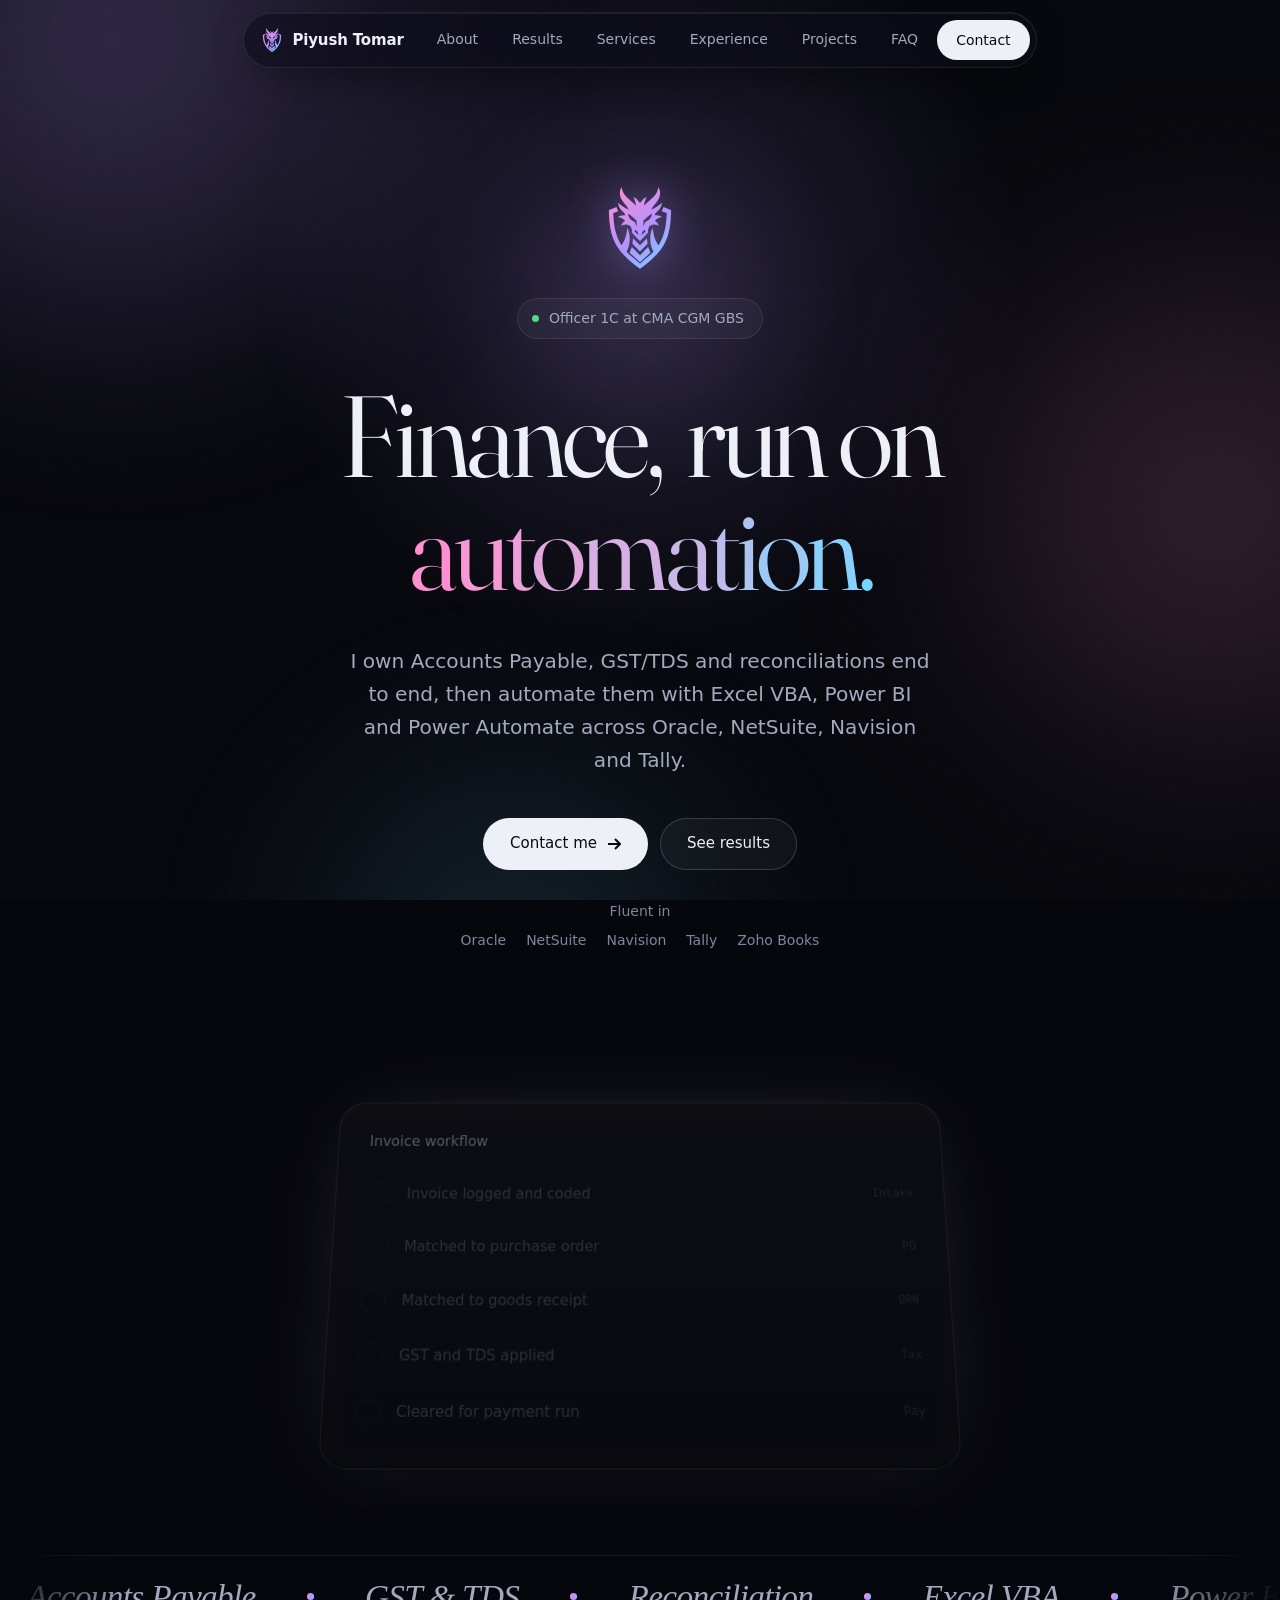
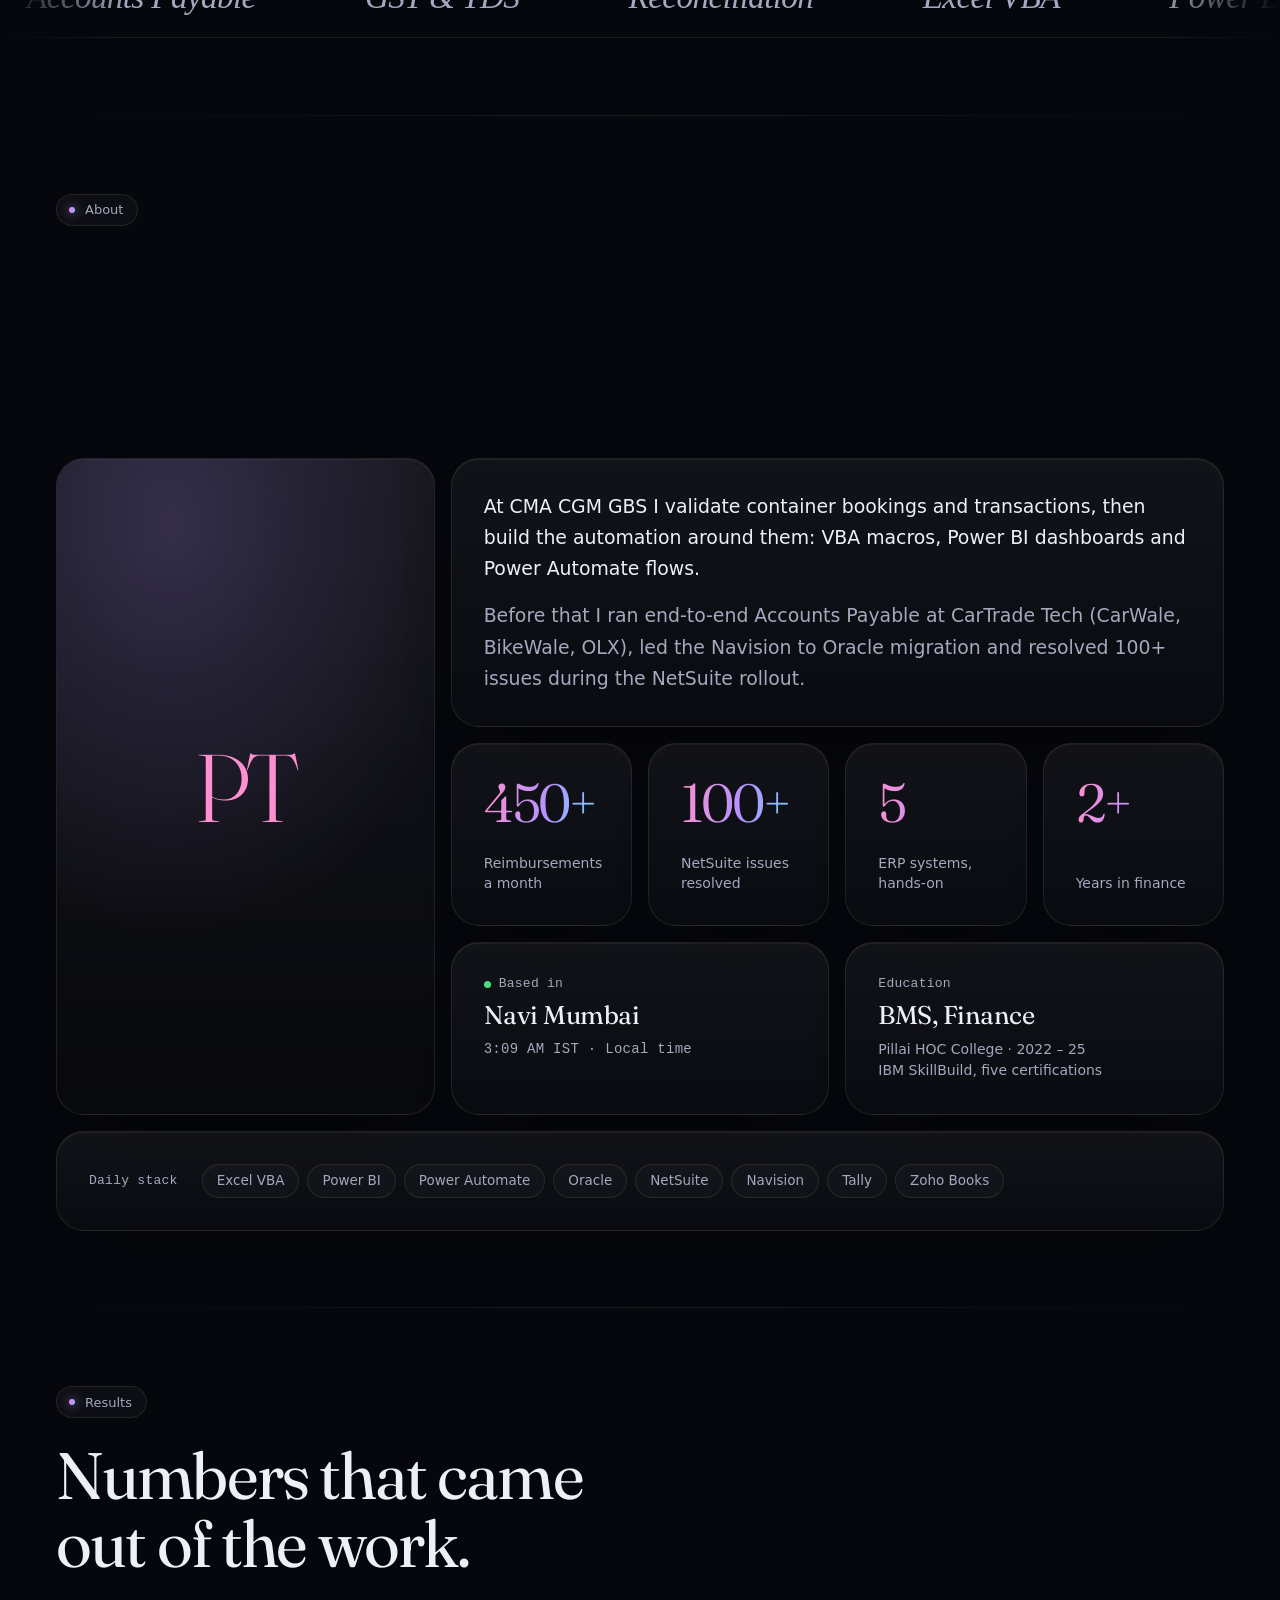
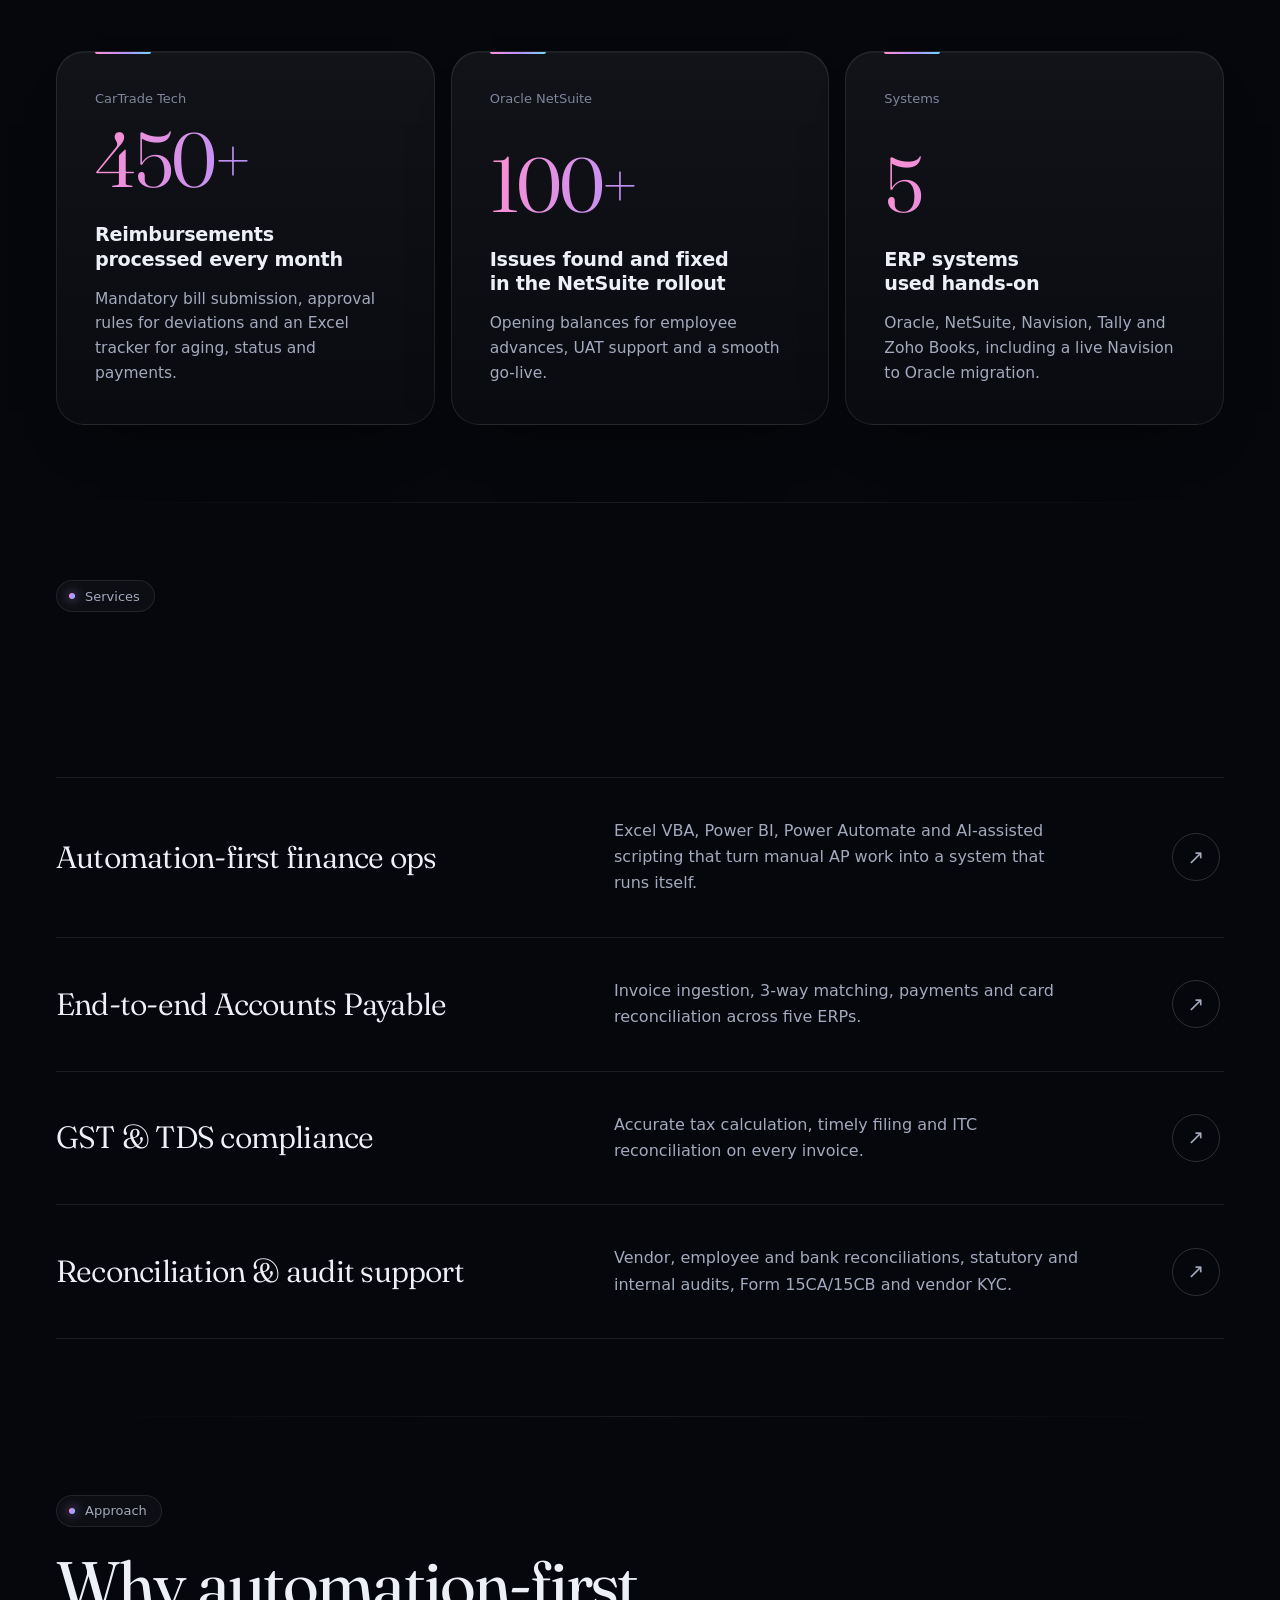
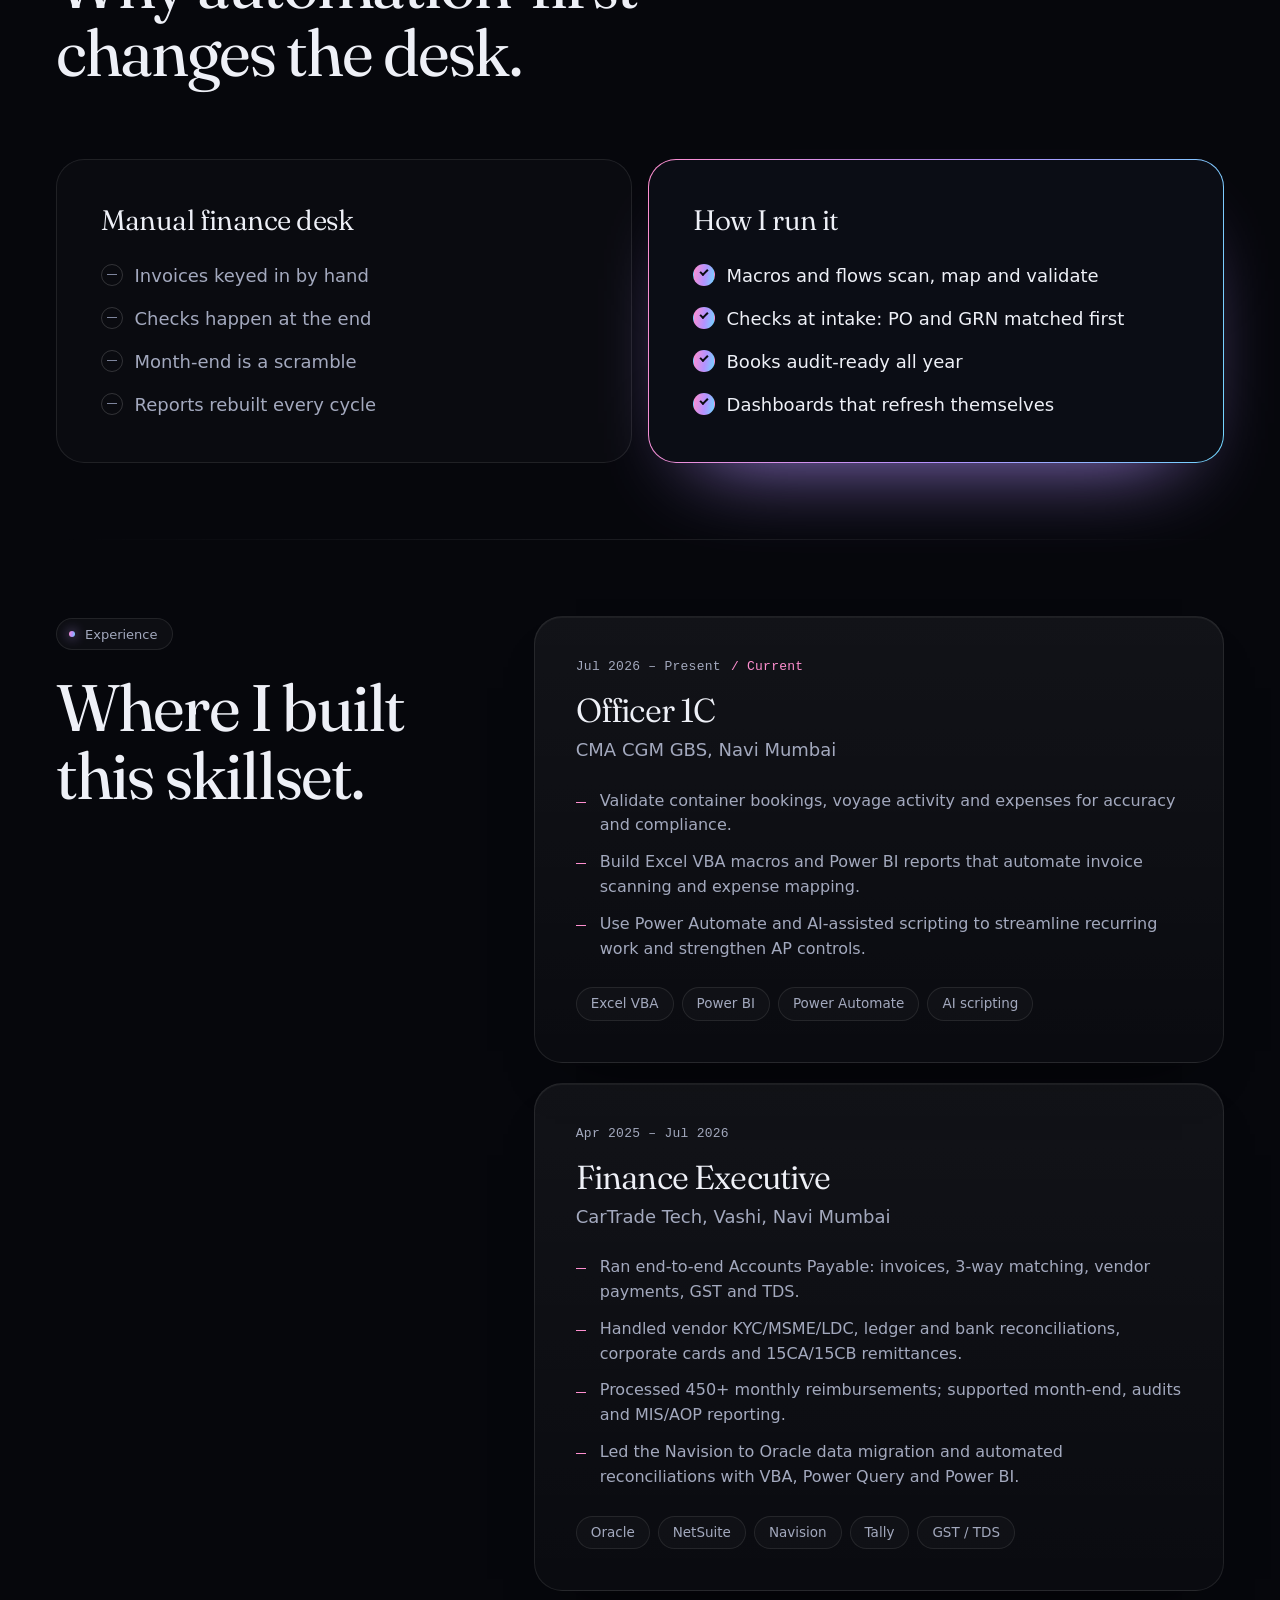
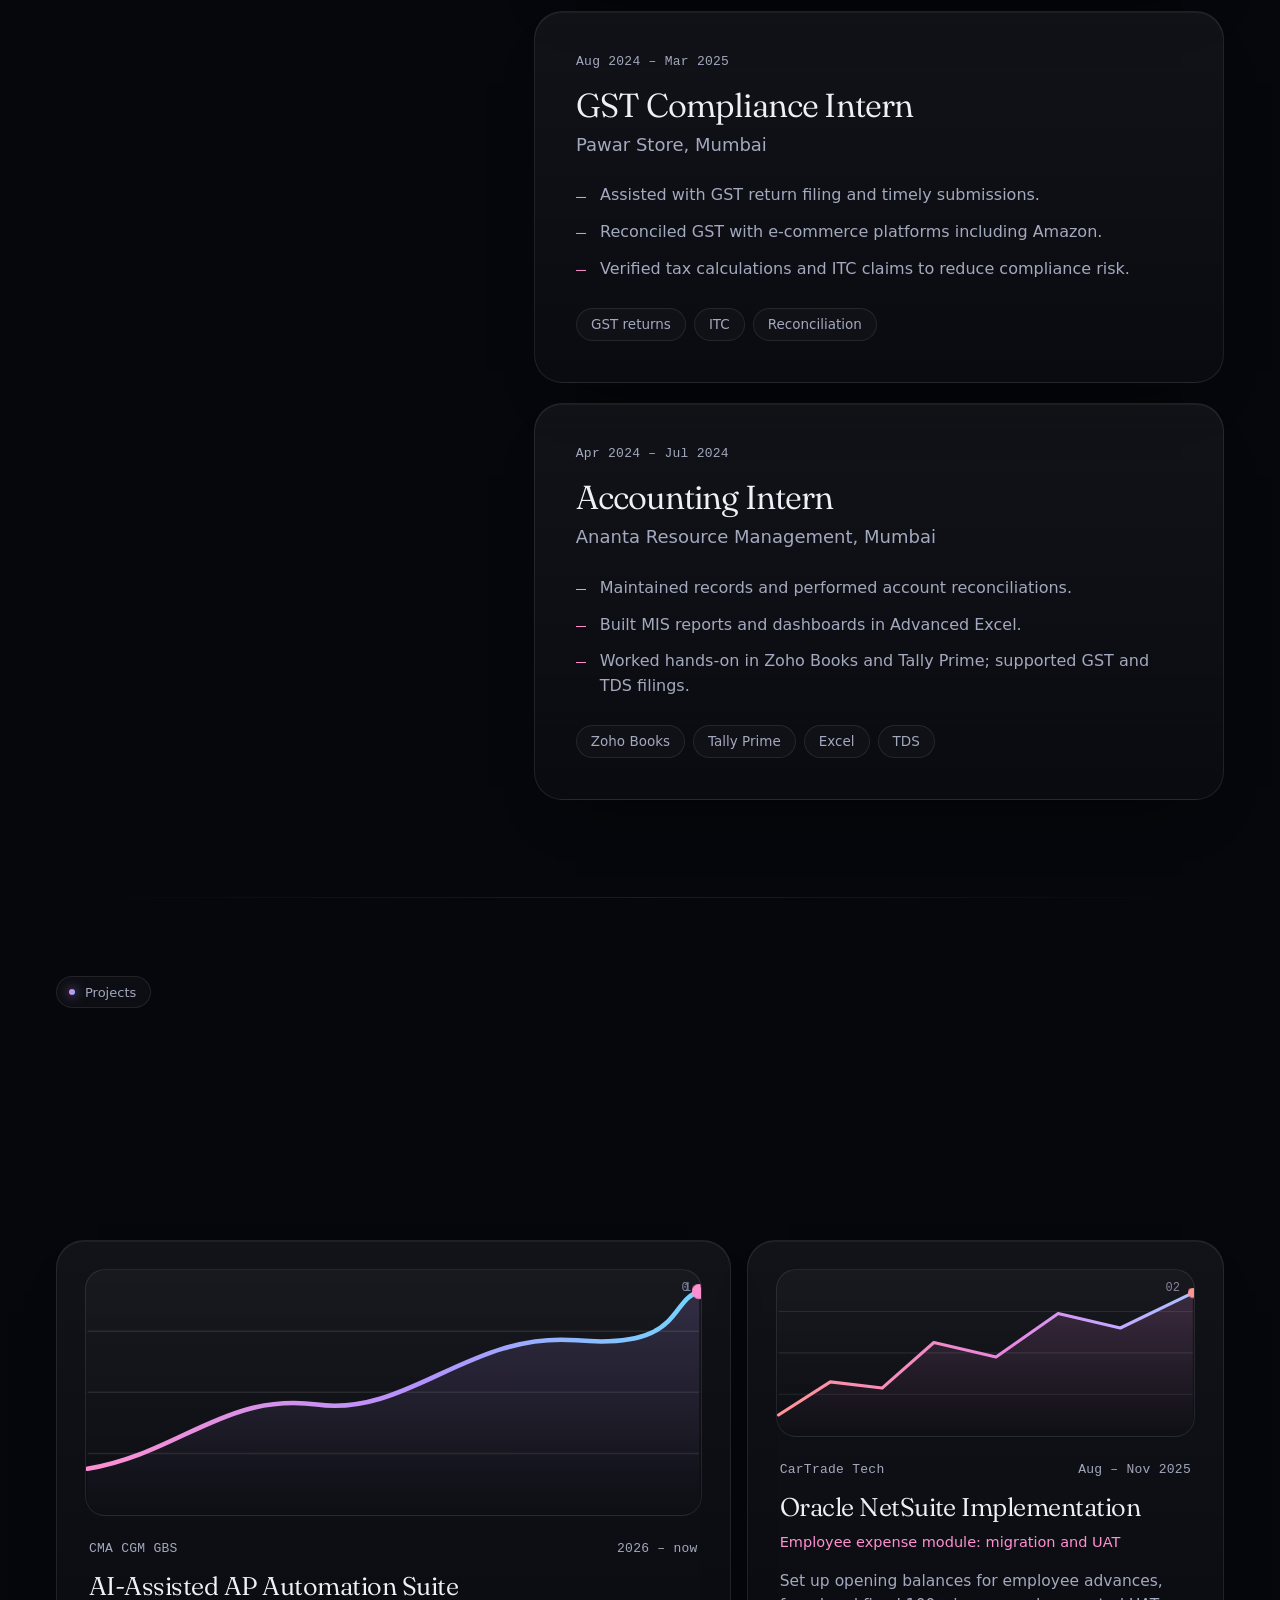
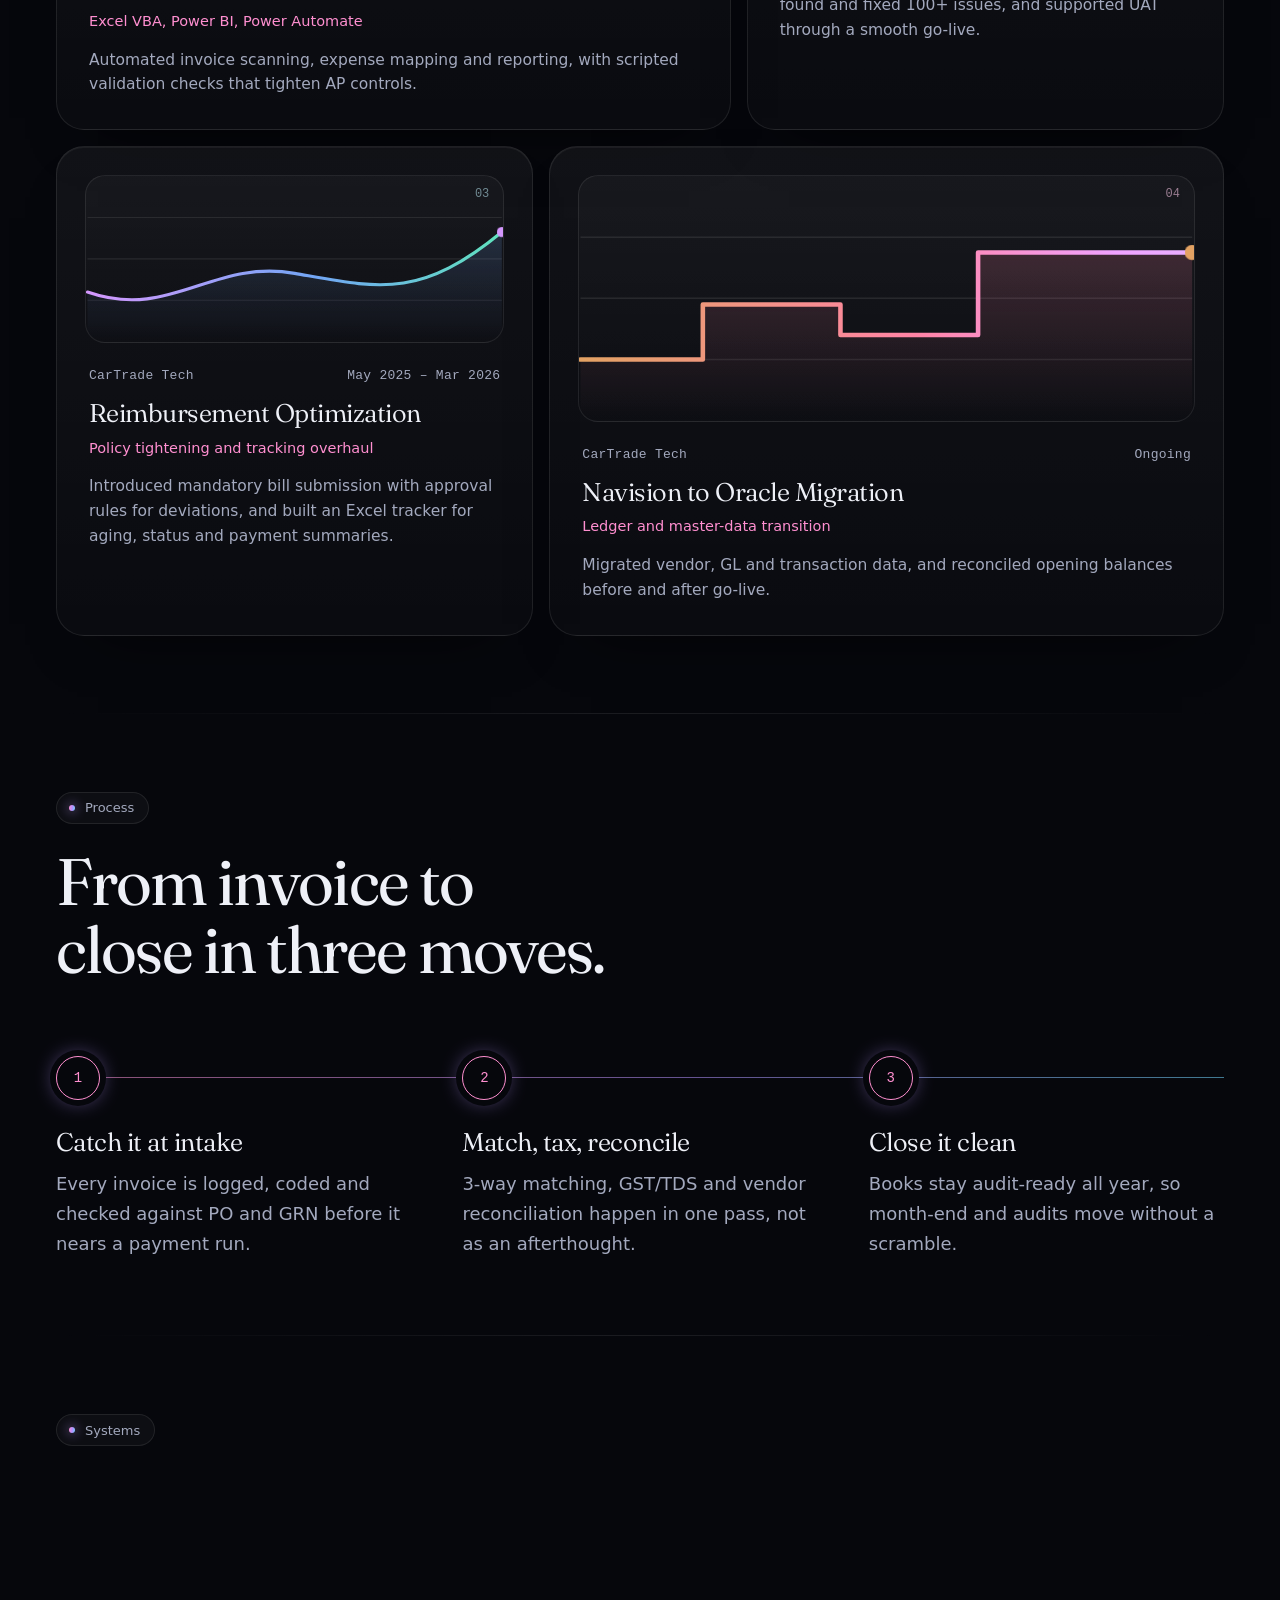
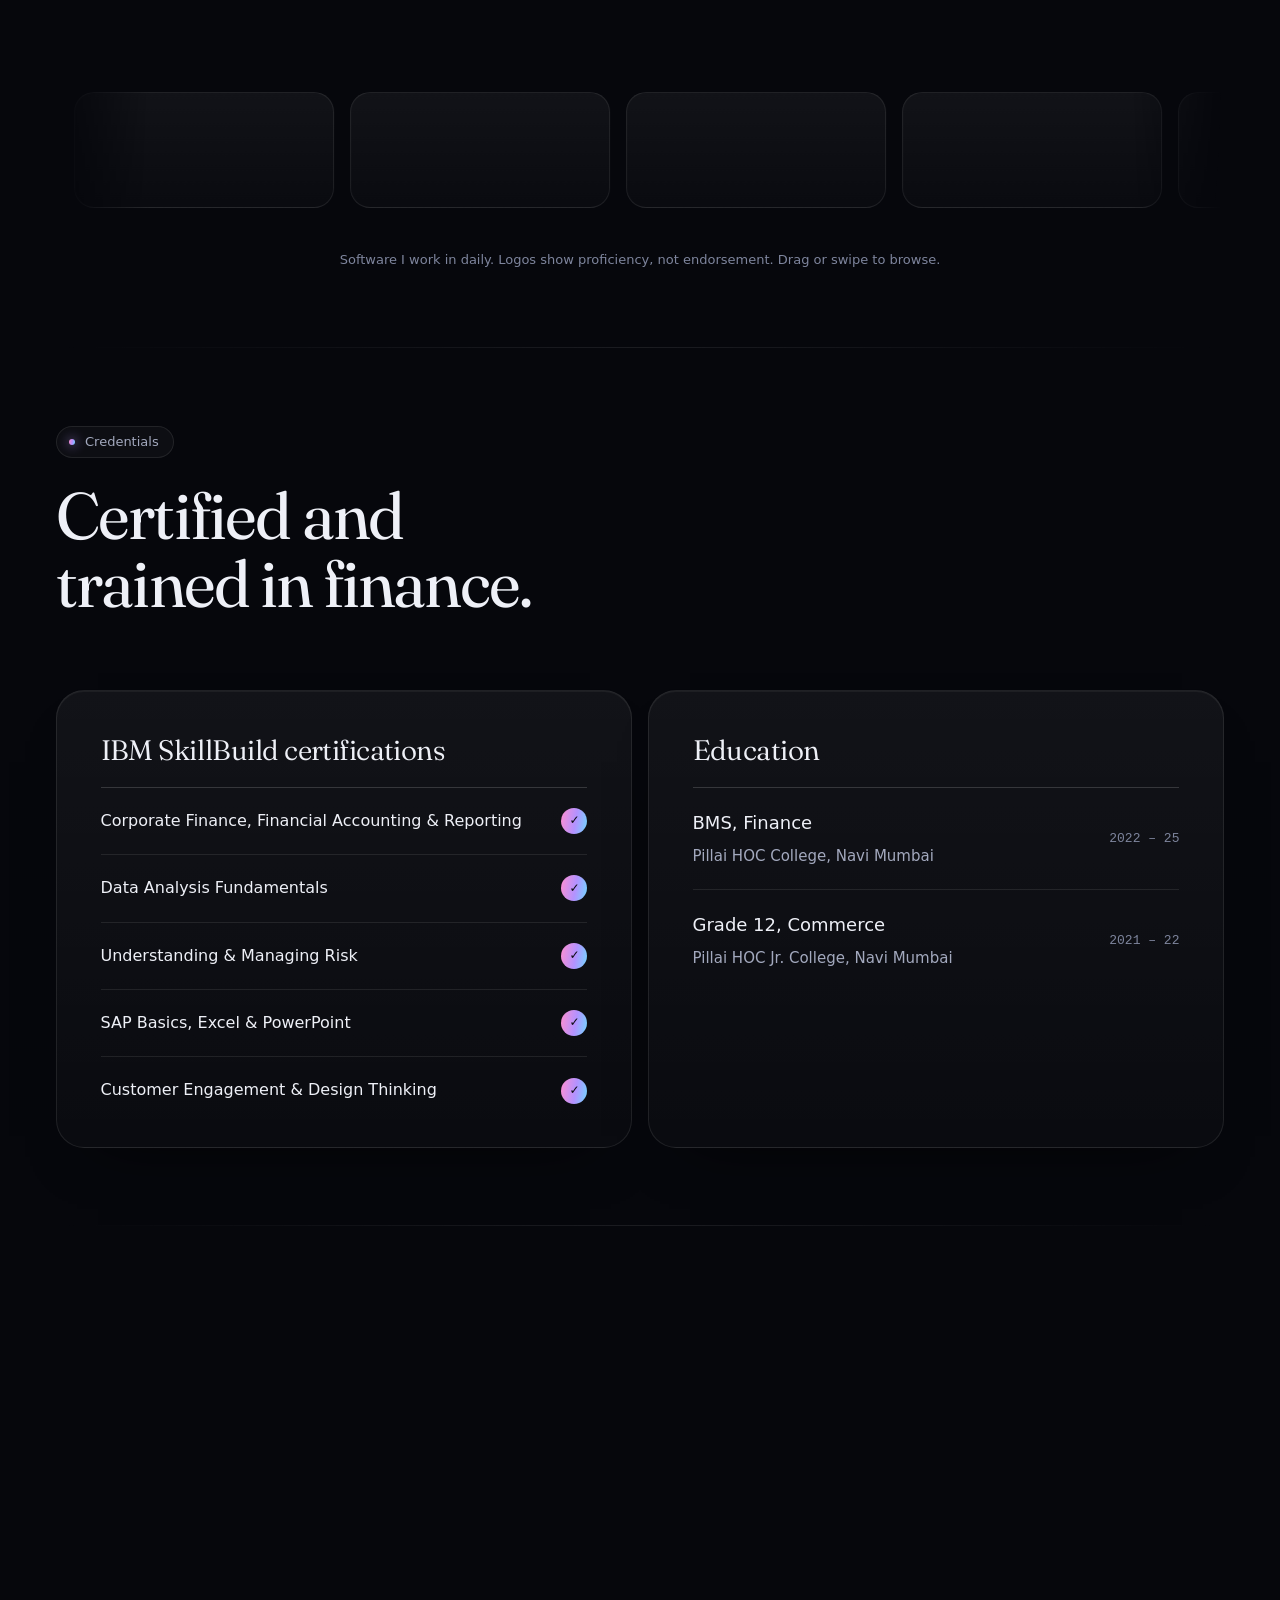
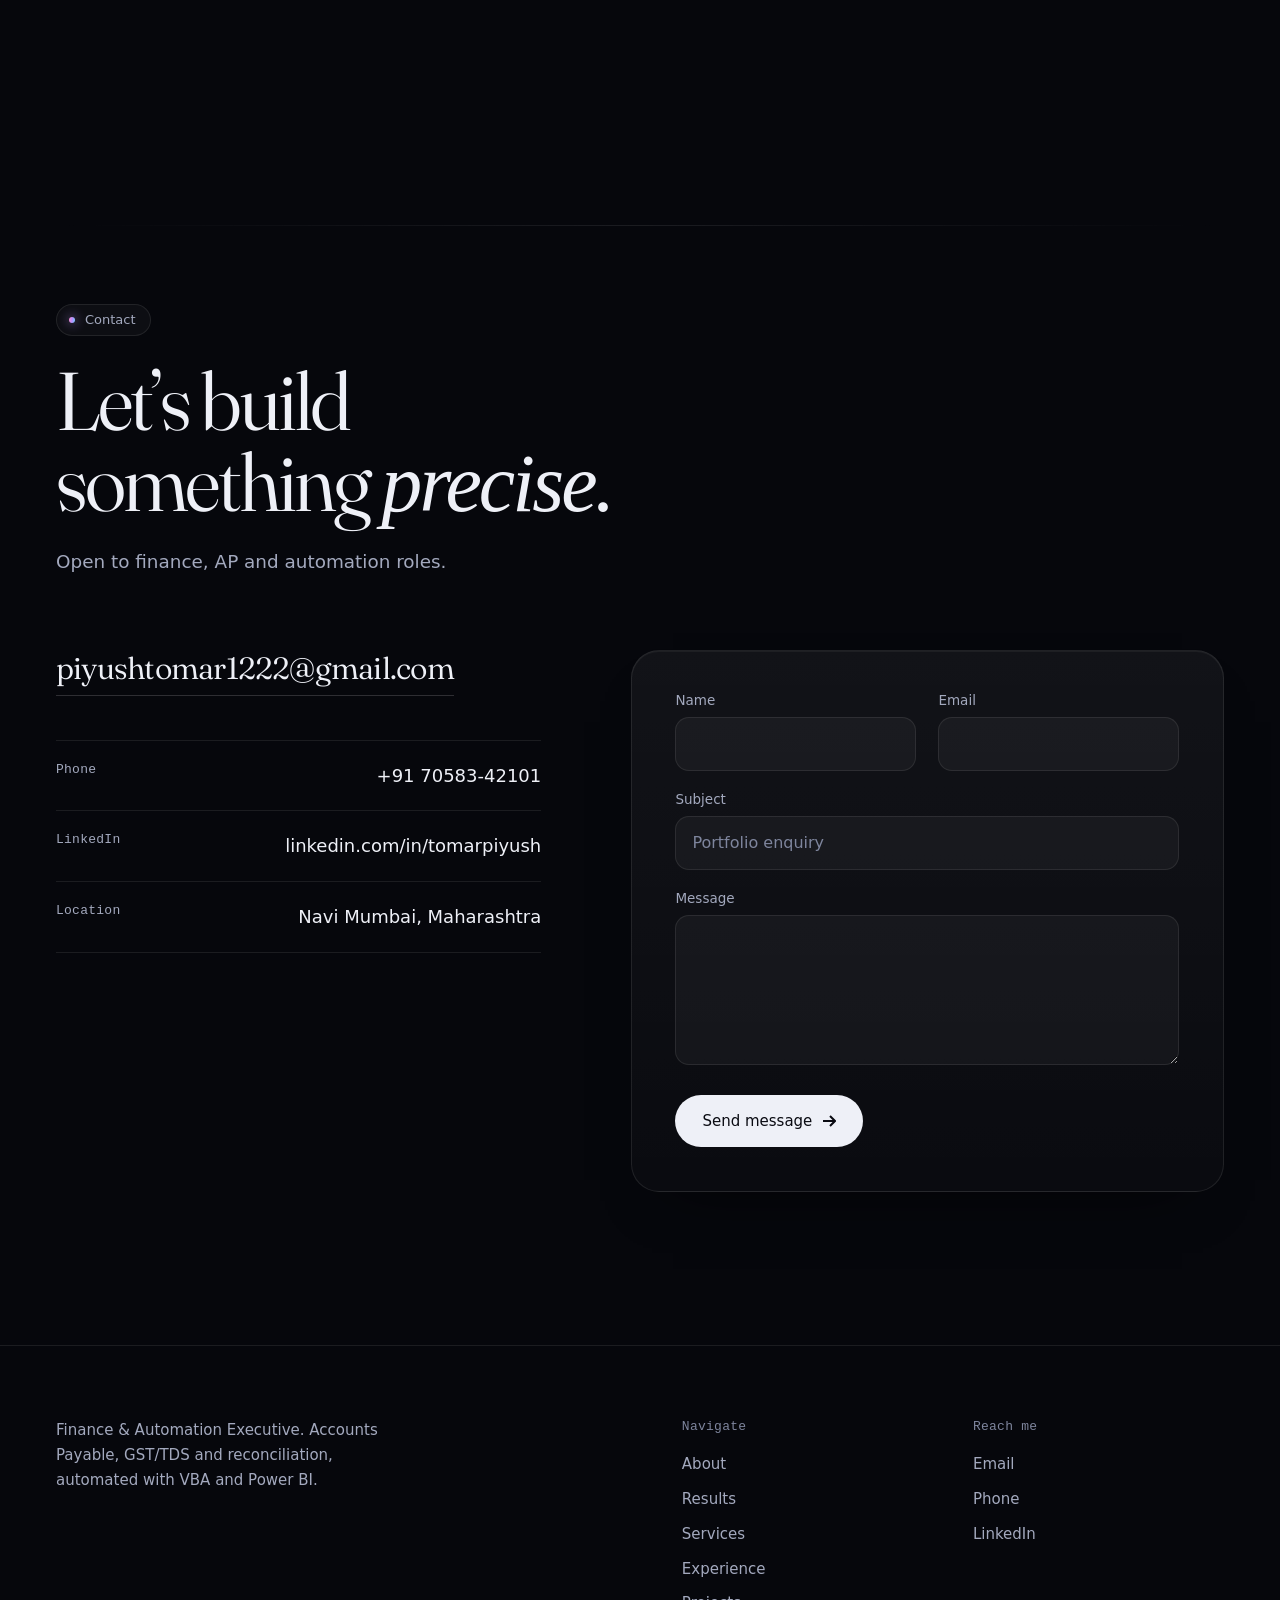
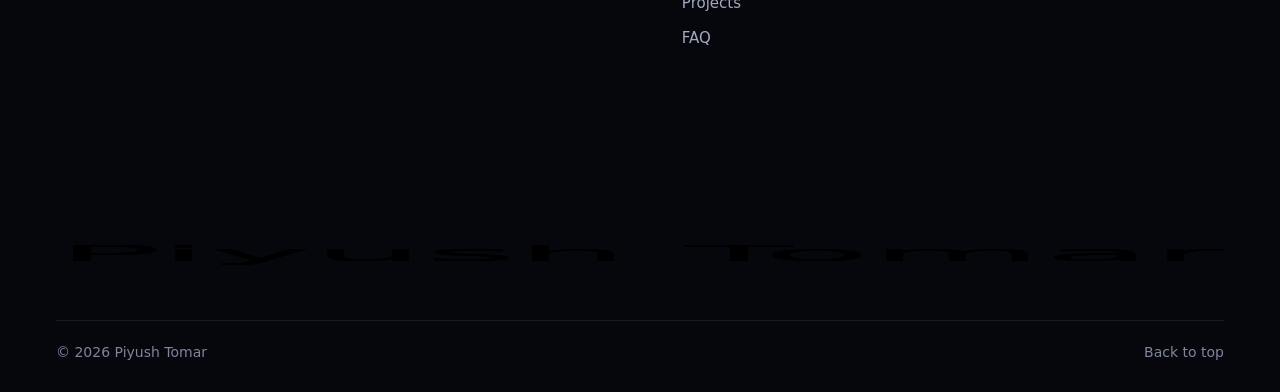
==== commit 0995f9be: "Add files via upload" ====
--- a/index.html
+++ b/index.html
@@ -5,8 +5,8 @@
 <meta name="viewport" content="width=device-width, initial-scale=1, viewport-fit=cover">
 <meta name="color-scheme" content="dark">
 <meta name="theme-color" content="#06070c">
-<link rel="icon" type="image/png" href="Website_logo.png">
-<link rel="apple-touch-icon" href="Website_logo.png">
+<link rel="icon" type="image/png" href="favicon.png">
+<link rel="apple-touch-icon" href="favicon.png">
 <link rel="preconnect" href="https://fonts.googleapis.com"><link rel="preconnect" href="https://fonts.gstatic.com" crossorigin><link href="https://fonts.googleapis.com/css2?family=Fraunces:ital,opsz,wght@0,9..144,300..500;1,9..144,300..500&family=Geist:wght@400..600&family=Geist+Mono:wght@400;500&display=swap" rel="stylesheet">
 <link rel="stylesheet" href="assets/site.css">
 <script>document.documentElement.classList.add("js");try{var p=localStorage.getItem("pal2");document.documentElement.setAttribute("data-pal",p||"orchid")}catch(e){document.documentElement.setAttribute("data-pal","orchid")}setTimeout(function(){if(!document.documentElement.classList.contains("ready")){document.documentElement.classList.remove("js");document.documentElement.classList.add("ready");var l=document.getElementById("loader");if(l)l.style.display="none";var m=document.getElementById("main");if(m)m.classList.add("go")}},9000)</script>
@@ -23,7 +23,7 @@
 <linearGradient id="lgv" gradientUnits="userSpaceOnUse" x1="0" y1="0" x2="400" y2="0"><stop offset="0" style="stop-color:var(--a1)"/><stop offset=".55" style="stop-color:var(--a2)"/><stop offset="1" style="stop-color:var(--a3)"/></linearGradient>
 <linearGradient id="lgf" x1="0" y1="0" x2="0" y2="1"><stop offset="0" style="stop-color:var(--a2);stop-opacity:.35"/><stop offset="1" style="stop-color:var(--a2);stop-opacity:0"/></linearGradient>
 <path id="p1" pathLength="1" d="M1477.13,1226.05c-105.42-74.09-204.97-156.55-303.84-232.84c17.97,102.2,46.67,207.69,101.14,305.35 c53.23,95.43,127.05,172.37,208.17,243.89c65.07,57.36,119.57,122.3,131.55,213.59c-179.5-23.86-371.26,46.94-426.51,94.3 c158.58,36.63,303.64,99.5,420.51,219.74c-110.63,85.01-205.03,182.8-251.52,316.62c37.73-18.06,73.64-39.36,112.27-53 c124.87-44.09,250.76-49.52,371.35,12.13c131.03,66.99,200.89,225.41,173.88,384.94c-4.35,25.72-1.24,46.12,16.15,65.26 c47.91,52.74,94.28,106.93,143.29,158.62c106.64,112.48,214.53,223.77,323.25,336.94c0.92-0.95,1.82-1.89,2.74-2.84 c0.92,0.95,1.82,1.88,2.74,2.84c108.72-113.17,216.62-224.46,323.25-336.94c49.01-51.69,95.37-105.88,143.29-158.62 c17.38-19.13,20.5-39.53,16.15-65.26c-27-159.53,42.86-317.95,173.88-384.94c120.59-61.65,246.48-56.22,371.35-12.13 c38.62,13.64,74.54,34.94,112.27,53c-46.5-133.82-140.89-231.61-251.52-316.62c116.88-120.24,261.93-183.11,420.51-219.74 c-55.25-47.35-247.02-118.15-426.51-94.3c11.98-91.28,66.49-156.22,131.55-213.59c81.12-71.51,154.94-148.46,208.17-243.89 c54.47-97.66,83.17-203.15,101.14-305.35c-98.87,76.29-198.42,158.74-303.84,232.84c-104.96,73.77-220.86,129.35-339.43,178.4 c-3.07-2.44-6.13-4.87-9.2-7.31c48.53-72.21,93.6-147.07,146.35-216.05c89.85-117.51,191.98-225.34,267.29-354.25 c91.09-155.93,134.98-321.79,114.83-502.06c-10.92-97.67-49.45-186.45-100.95-277.78c-8.94,44.98-16.29,83.82-24.4,122.5 c-38.04,181.42-127.36,335.21-260.44,461.88c-135.29,128.78-276.86,250.94-413.18,378.66c-51.85,48.57-96.76,104.55-144.83,157.15 c-4.86-3.5-9.71-7-14.57-10.51c6.77-42.11,11.93-84.57,20.77-126.25c9.32-43.92,20.3-87.69,33.98-130.42 c13.35-41.69,30.15-82.36,47.04-122.81c16.81-40.27,35.6-79.7,55.4-123.67c-87.97,35.54-165.24,83.19-227.87,148.84 c-62.05,65.04-116.12,137.7-173.22,206.77c-57.11-69.07-111.17-141.73-173.22-206.77c-62.63-65.65-139.9-113.3-227.87-148.84 c19.8,43.96,38.59,83.4,55.4,123.67c16.89,40.45,33.69,81.12,47.04,122.81c13.68,42.74,24.67,86.5,33.98,130.42 c8.84,41.68,13.99,84.13,20.77,126.25c-4.86,3.5-9.71,7-14.57,10.51c-48.07-52.6-92.98-108.58-144.83-157.15 c-136.33-127.72-277.89-249.88-413.18-378.66C1550,504.72,1460.68,350.93,1422.63,169.5c-8.11-38.68-15.46-77.52-24.4-122.5 c-51.49,91.34-90.03,180.12-100.95,277.78c-20.15,180.27,23.74,346.12,114.83,502.06c75.31,128.91,177.44,236.75,267.29,354.25 c52.75,68.98,97.83,143.84,146.35,216.05c-3.07,2.43-6.13,4.87-9.2,7.31C1697.99,1355.4,1582.09,1299.82,1477.13,1226.05z M2696.04,2398.2c2.2-100.8,3.66-201.62,7.59-302.35c0.62-15.84,8.5-35.75,19.95-46.14c95.51-86.66,190.85-173.67,289.95-256.13 c59.31-49.35,125.25-90.71,188.21-135.66c3.02,1.57,6.04,3.14,9.05,4.72c-7.33,45.1-10.25,91.47-22.78,135.07 c-46.87,162.99-158.44,264.8-316.47,315.96c-42.31,13.7-65.75,37.16-80.6,76.01c-30.73,80.4-62.66,160.35-94.94,242.65 C2696,2419.91,2695.8,2409.05,2696.04,2398.2z M2762.52,2610.53c24.08,43.33,47.83,86.09,69.62,125.31 c-81.48,64.3-159.2,125.63-239.04,188.63C2602.44,2795.76,2663.03,2694.26,2762.52,2610.53z M2406,2924.47 c-79.84-63-157.55-124.33-239.03-188.63c21.79-39.22,45.55-81.97,69.62-125.31C2336.08,2694.26,2396.67,2795.76,2406,2924.47z M1985.58,1793.58c99.1,82.46,194.44,169.47,289.95,256.13c11.45,10.39,19.33,30.29,19.95,46.14 c3.94,100.73,5.39,201.55,7.59,302.35c0.24,10.85,0.03,21.71,0.03,34.13c-32.29-82.3-64.22-162.25-94.94-242.65 c-14.85-38.85-38.29-62.31-80.6-76.01c-158.03-51.16-269.6-152.98-316.47-315.96c-12.54-43.6-15.45-89.97-22.78-135.07 c3.02-1.57,6.04-3.14,9.06-4.72C1860.33,1702.87,1926.27,1744.24,1985.58,1793.58z"/><path id="p2" pathLength="1" d="M1877.56,3991.06c200.57,185.95,407.2,377.53,621.48,576.2c0.17-0.16,0.34-0.32,0.52-0.48 c0.17,0.16,0.34,0.32,0.52,0.48c214.27-198.66,420.91-390.24,621.48-576.2c-46.35-116.2-89.09-223.34-135.23-339.02 c-161.66,165.01-322.3,328.98-481.56,491.54c-1.74-1.72-3.46-3.43-5.2-5.15c-1.74,1.72-3.46,3.42-5.2,5.15 c-159.26-162.56-319.9-326.53-481.56-491.54C1966.65,3767.72,1923.91,3874.86,1877.56,3991.06z"/><path id="p3" pathLength="1" d="M2499.56,3914.05c0.43,0.44,0.86,0.88,1.29,1.32c146.59-148.93,292.02-296.5,436.96-444.54 c6.13-6.26,11.59-17.27,10.88-25.51c-9.16-107.53-19.5-214.97-29.89-326.18c-136.68,140.44-274.17,281.73-414.55,425.97 c-1.58-1.61-3.13-3.18-4.71-4.79c-1.58,1.61-3.13,3.18-4.71,4.79c-140.38-144.24-277.87-285.53-414.55-425.97 c-10.39,111.21-20.72,218.65-29.89,326.18c-0.7,8.25,4.75,19.25,10.88,25.51c144.94,148.05,290.37,295.62,436.96,444.54 C2498.69,3914.93,2499.12,3914.49,2499.56,3914.05z"/><path id="p4" pathLength="1" d="M4347.87,1424.23c-146.81-56.43-292.97-114.57-434.82-170.42c-33.39,82.43-66.59,164.43-100.97,249.32 c81.81,33.4,169.54,70.74,258.6,104.61c25.71,9.78,35.28,21.62,33.28,48.72c-11.92,161.3-20.15,322.9-34.4,483.98 c-22.22,251-72.93,496.75-149.45,736.84c-74.52,233.83-171.39,457.54-309.17,664c-240.57-304.18-300.73-668.27-354.91-1035.83 c-109.01,225.56-150.88,465.14-142.99,713.65c7.88,248.1,73.08,482.13,190.05,710.3c-89.29,88.28-176.64,183.6-273.34,268.24 c-165.09,144.5-336.2,282.1-504.31,423.17c-9.72,8.16-17.65,11.39-25.89,10.55c-8.24,0.84-16.17-2.4-25.89-10.55 c-168.1-141.07-339.22-278.68-504.31-423.17c-96.7-84.64-184.05-179.97-273.34-268.24c116.97-228.17,182.17-462.2,190.05-710.3 c7.89-248.51-33.98-488.09-142.99-713.65c-54.17,367.56-114.33,731.65-354.91,1035.83c-137.78-206.46-234.64-430.17-309.17-664 c-76.52-240.09-127.23-485.84-149.45-736.84c-14.26-161.08-22.49-322.69-34.4-483.98c-2-27.1,7.57-38.94,33.28-48.72 c89.06-33.87,176.79-71.21,258.6-104.61c-34.38-84.89-67.58-166.89-100.97-249.32c-141.86,55.85-288.01,113.99-434.82,170.42 c-18.7,7.19-19.72,16.98-19.08,32.95c4.1,101.88,7.63,203.79,11.12,305.69c8,234.1,28.99,466.78,67.55,698.09 c38.03,228.2,94.34,451.48,173.18,668.64c136.54,376.08,350.85,702.42,630.58,988.46c295.19,301.85,606.17,584.31,956.55,821.46 c10.1,6.84,18.61,12.62,28.42,13.02c9.81-0.4,18.31-6.18,28.42-13.02c350.38-237.16,661.36-519.61,956.55-821.46 c279.73-286.05,494.05-612.38,630.58-988.46c78.84-217.16,135.14-440.45,173.18-668.64c38.55-231.31,59.55-463.99,67.55-698.09 c3.48-101.91,7.02-203.81,11.12-305.69C4367.59,1441.21,4366.57,1431.41,4347.87,1424.23z"/>
-<symbol id="seal" viewBox="620 30 3760 4940"><use href="#p1"/><use href="#p2"/><use href="#p3"/><use href="#p4"/></symbol>
+<g id="seal"><use href="#p1"/><use href="#p2"/><use href="#p3"/><use href="#p4"/></g>
 </defs></svg>
 <div class="ld" id="loader" aria-hidden="true">
   <i class="blob b1"></i><i class="blob b2"></i>
@@ -40,7 +40,7 @@
 <a class="skip" href="#main">Skip to content</a>
 <div class="prog"></div>
 <header class="nav"><div class="pill">
-  <a class="brand" href="#top" aria-label="Piyush Tomar, back to top"><svg viewBox="620 30 3760 4940" aria-hidden="true"><use href="#seal"/></svg>Piyush Tomar</a>
+  <a class="brand" href="#top" aria-label="Piyush Tomar, back to top"><svg viewBox="460 -130 4080 5260" aria-hidden="true"><use href="#seal"/></svg>Piyush Tomar</a>
   <a class="nl" href="#about">About</a><a class="nl" href="#work">Results</a><a class="nl" href="#services">Services</a><a class="nl" href="#experience">Experience</a><a class="nl" href="#projects">Projects</a><a class="nl" href="#faq">FAQ</a>
   <a class="btn sm" href="#contact">Contact</a>
   <button class="ib burger" id="burger" aria-label="Open menu" aria-expanded="false" aria-controls="sheet"><svg class="b" viewBox="0 0 16 16" aria-hidden="true"><path d="M2 5h12M2 11h12"/></svg><svg class="x" viewBox="0 0 16 16" aria-hidden="true"><path d="M3 3l10 10M13 3L3 13"/></svg></button>
@@ -49,7 +49,7 @@
 
 <main id="main">
 <section class="hero" id="top"><div class="wrap">
-<div class="crest fade" style="--fd:.3s" aria-hidden="true"><svg viewBox="620 30 3760 4940"><use href="#seal"/></svg></div>
+<div class="crest fade" style="--fd:.3s" aria-hidden="true"><svg viewBox="460 -130 4080 5260"><use href="#seal"/></svg></div>
 <div class="stat fade" style="--fd:.4s"><i class="dot"></i><span class="shiny">Officer 1C at CMA CGM GBS</span></div>
 <h1 class="h1" aria-label="Finance, run on automation."><span class="ln" aria-hidden="true"><span class="li">Finance,</span></span><span class="ln" aria-hidden="true"><span class="li">run on</span></span><span class="ln g" aria-hidden="true"><span class="li">automation.</span></span></h1>
 <p class="lead fade" style="--fd:.75s">I own Accounts Payable, GST/TDS and reconciliations end to end, then automate them with Excel VBA, Power BI and Power Automate across Oracle, NetSuite, Navision and Tally.</p>
@@ -146,7 +146,7 @@
     <div class="fc"><span class="mono">Navigate</span><a href="#about">About</a><a href="#work">Results</a><a href="#services">Services</a><a href="#experience">Experience</a><a href="#projects">Projects</a><a href="#faq">FAQ</a></div>
     <div class="fc"><span class="mono">Reach me</span><a href="mailto:piyushtomar1222@gmail.com">Email</a><a href="tel:+917058342101">Phone</a><a href="https://linkedin.com/in/tomarpiyush" target="_blank" rel="noopener">LinkedIn</a></div>
   </div>
-  <div class="wm" aria-hidden="true">Piyush Tomar</div>
+  <svg class="wms" viewBox="0 0 1000 230" aria-hidden="true" focusable="false"><defs><linearGradient id="wsg" gradientUnits="userSpaceOnUse" x1="0" y1="0" x2="1000" y2="0"><stop offset="0" style="stop-color:var(--a1)"/><stop offset=".55" style="stop-color:var(--a2)"/><stop offset="1" style="stop-color:var(--a3)"/></linearGradient><radialGradient id="wrg" gradientUnits="userSpaceOnUse" cx="-600" cy="115" r="340"><stop offset="0" style="stop-color:var(--a1)"/><stop offset=".5" style="stop-color:var(--a2)"/><stop offset="1" style="stop-color:var(--a2);stop-opacity:0"/></radialGradient></defs><text class="w1" x="0" y="180" textLength="1000" lengthAdjust="spacingAndGlyphs">Piyush Tomar</text><text class="w0" x="0" y="180" textLength="1000" lengthAdjust="spacingAndGlyphs">Piyush Tomar</text><text class="w2" x="0" y="180" textLength="1000" lengthAdjust="spacingAndGlyphs">Piyush Tomar</text></svg>
   <div class="fb"><span>© <span id="yr">2026</span> Piyush Tomar</span><a href="#top">Back to top</a></div>
 </div></footer>
 <script src="assets/site.js" defer></script>
--- a/assets/site.css
+++ b/assets/site.css
@@ -0,0 +1,436 @@
+/* Piyush Tomar portfolio. One stylesheet, dark only.
+   Tokens first (colour palettes at the top), then base, components, sections, responsive. */
+
+:root{
+  color-scheme:dark;
+  --bg:#06070c;--bg2:#0b0d15;--ink:#eef0f7;--mut:#a3a9be;--dim:#7e859d;
+  --line:rgb(255 255 255/.085);--line2:rgb(255 255 255/.16);
+  --a1:#ff8fd0;--a2:#b392ff;--a3:#72d6ff;--on:#0a0b12;
+  --g:linear-gradient(100deg,var(--a1),var(--a2) 55%,var(--a3));
+  --serif:'Fraunces','Iowan Old Style','Palatino Linotype',Georgia,serif;
+  --sans:'Geist',system-ui,-apple-system,'Segoe UI',Roboto,Helvetica,Arial,sans-serif;
+  --mono:'Geist Mono',ui-monospace,SFMono-Regular,Menlo,monospace;
+  --ease:cubic-bezier(.16,1,.3,1);
+  --gut:clamp(20px,5vw,56px);--sec:clamp(88px,12vw,176px);--nav:72px;
+  --r1:28px;--r2:20px;--r3:12px;
+}
+/* Colour palettes. Default is Orchid. Switcher bottom-right; set default in the inline script in index.html. */
+[data-pal=aqua]{--a1:#7be8ff;--a2:#5aa7ff;--a3:#9af5d4}
+[data-pal=ember]{--a1:#ff9a6b;--a2:#ff5d7a;--a3:#ffc2a3}
+[data-pal=cobalt]{--a1:#7ea6ff;--a2:#5b6dff;--a3:#8fe3ff}
+[data-pal=iris]{--a1:#aab6ff;--a2:#8b7bff;--a3:#d0b0ff}
+[data-pal=emerald]{--a1:#6ee7b7;--a2:#2dd4a0;--a3:#8ff0ff}
+
+*,*::before,*::after{box-sizing:border-box}
+html{scroll-behavior:smooth;scroll-padding-top:96px;-webkit-text-size-adjust:100%;background:var(--bg);interpolate-size:allow-keywords}
+html.js:not(.ready){overflow:hidden}
+body{margin:0;color:var(--ink);font:400 clamp(16px,.3vw + 15px,18px)/1.65 var(--sans);overflow-x:clip;-webkit-font-smoothing:antialiased;-moz-osx-font-smoothing:grayscale;font-synthesis:none;text-rendering:optimizeLegibility}
+img,svg{display:block;max-width:100%}
+a{color:inherit;text-decoration:none}p{margin:0}
+h1,h2,h3{margin:0;font-weight:400;text-wrap:balance}
+h2,.h1{font-family:var(--serif);letter-spacing:-.028em;line-height:1.04}
+h2{font-size:clamp(2.15rem,3.2vw + 1.55rem,4.1rem);max-width:19ch}
+h3{font:600 1.2rem/1.3 var(--sans);letter-spacing:-.015em}
+::selection{background:color-mix(in srgb,var(--a2) 45%,transparent);color:#fff}
+:focus-visible{outline:2px solid var(--a1);outline-offset:3px;border-radius:6px}
+.skip{position:absolute;left:-999px;top:0}.skip:focus{left:12px;top:12px;z-index:300;background:var(--ink);color:var(--on);padding:10px 16px;border-radius:10px}
+.wrap{width:min(100% - 2*var(--gut),1200px);margin-inline:auto}
+.sec{position:relative;padding-top:var(--sec)}
+.sec::before{content:'';position:absolute;top:calc(var(--sec)*.5);left:var(--gut);right:var(--gut);height:1px;background:linear-gradient(90deg,transparent,var(--line),transparent)}
+.mono{font:400 13px/1.4 var(--mono);letter-spacing:.02em;color:var(--mut)}
+.sh{margin-bottom:clamp(40px,6vw,72px)}
+.eyebrow{display:inline-flex;align-items:center;gap:10px;height:32px;padding:0 14px 0 12px;margin-bottom:24px;border:1px solid var(--line);border-radius:999px;background:rgb(255 255 255/.03);font:500 13px/1 var(--sans);color:var(--mut)}
+.eyebrow i{width:6px;height:6px;border-radius:50%;background:var(--g);box-shadow:0 0 12px var(--a2)}
+
+/* ---------- Background (animated mesh, palette aware) ---------- */
+.bgm{position:fixed;inset:0;z-index:-1;overflow:hidden;pointer-events:none;contain:strict}
+.bgm i{position:absolute;border-radius:50%;filter:blur(90px);will-change:transform}
+.bgm i:nth-child(1){width:62vmax;height:62vmax;left:-22vmax;top:-28vmax;background:radial-gradient(closest-side,var(--a2),transparent);opacity:.3;animation:drift1 24s ease-in-out infinite alternate}
+.bgm i:nth-child(2){width:54vmax;height:54vmax;right:-22vmax;top:18vh;background:radial-gradient(closest-side,var(--a1),transparent);opacity:.2;animation:drift2 28s ease-in-out infinite alternate}
+.bgm i:nth-child(3){width:44vmax;height:44vmax;left:18vw;bottom:-26vmax;background:radial-gradient(closest-side,var(--a3),transparent);opacity:.16;animation:drift3 30s ease-in-out infinite alternate}
+.bgm i.pg{width:520px;height:520px;left:-260px;top:-260px;opacity:0;background:radial-gradient(closest-side,var(--a2),transparent 70%);filter:blur(60px);animation:none;transition:opacity .6s}
+.bgm.pg-on i.pg{opacity:.16}
+.bgm::after{content:'';position:absolute;inset:0;opacity:.04;background-image:url("data:image/svg+xml,%3Csvg xmlns='http://www.w3.org/2000/svg' width='160' height='160'%3E%3Cfilter id='n'%3E%3CfeTurbulence type='fractalNoise' baseFrequency='.8' numOctaves='2' stitchTiles='stitch'/%3E%3CfeColorMatrix values='0 0 0 0 1 0 0 0 0 1 0 0 0 0 1 0 0 0 .6 0'/%3E%3C/filter%3E%3Crect width='100%25' height='100%25' filter='url(%23n)'/%3E%3C/svg%3E")}
+@keyframes drift1{to{transform:translate(18vmax,12vmax) scale(1.14)}}
+@keyframes drift2{to{transform:translate(-16vmax,10vmax) scale(1.18)}}
+@keyframes drift3{to{transform:translate(12vmax,-14vmax) scale(.86)}}
+
+/* ---------- Loader ---------- */
+.ld{position:fixed;inset:0;z-index:200;background:#05060a;color:var(--ink);display:grid;place-items:center;overflow:hidden;clip-path:inset(0 0 0 0);transition:clip-path 1.05s cubic-bezier(.76,0,.24,1),visibility 0s 1.05s}
+.ld.out{clip-path:inset(0 0 100% 0);visibility:hidden;pointer-events:none}
+.ld .blob{position:absolute;border-radius:50%;filter:blur(80px);opacity:.42;will-change:transform}
+.ld .b1{width:60vmax;height:60vmax;left:-18vmax;top:-22vmax;background:radial-gradient(closest-side,var(--a2),transparent);animation:drift1 9s ease-in-out infinite alternate}
+.ld .b2{width:52vmax;height:52vmax;right:-18vmax;bottom:-22vmax;background:radial-gradient(closest-side,var(--a1),transparent);animation:drift2 11s ease-in-out infinite alternate}
+.ld-c{position:relative;display:flex;flex-direction:column;align-items:center;gap:clamp(22px,4vh,34px);padding:24px;text-align:center}
+.ld-mark{position:relative;width:min(46vw,176px);aspect-ratio:1;display:grid;place-items:center;opacity:0;animation:fadein .7s .1s forwards}
+.ld-mark .ring{position:absolute;inset:0;border-radius:50%;background:conic-gradient(from 0deg,transparent 0 50%,var(--a1),var(--a2),var(--a3),transparent);-webkit-mask:radial-gradient(farthest-side,transparent calc(100% - 2px),#000 calc(100% - 1px));mask:radial-gradient(farthest-side,transparent calc(100% - 2px),#000 calc(100% - 1px));animation:spin 2.4s linear infinite}
+.ld-mark .ring.r2{inset:-14px;opacity:.3;animation-duration:5.5s;animation-direction:reverse}
+.ld-glow{display:grid;place-items:center;width:62%;padding:10px;margin:-10px;animation:glowp 2.4s ease-in-out 1.6s infinite alternate}
+.ld .seal{width:100%;height:auto;overflow:visible}
+.ld .outline use{fill:none;stroke:url(#lgu);stroke-width:36;stroke-linejoin:round;stroke-linecap:round;stroke-dasharray:1;stroke-dashoffset:1;animation:draw 1.5s cubic-bezier(.65,0,.35,1) .3s forwards}
+.ld .outline use:nth-child(2){animation-delay:.55s}.ld .outline use:nth-child(3){animation-delay:.7s}.ld .outline use:nth-child(4){animation-delay:.45s}
+.ld .liquid{transform-box:fill-box;transform-origin:50% 100%;transform:scaleY(0);animation:fillup 1.1s cubic-bezier(.5,0,.2,1) 1.35s forwards}
+.ld .sweep{opacity:.5;transform-box:fill-box;animation:sweep 1s ease-in-out 2.4s forwards}
+.ld-name{opacity:0;animation:fadein .9s .5s forwards;display:grid;gap:4px}
+.ld-name b{font:400 clamp(1.5rem,5vw,2rem)/1.1 var(--serif);letter-spacing:-.02em}
+.ld-name span{font:400 13px/1.4 var(--sans);color:var(--mut);letter-spacing:.04em}
+.ld-n{position:absolute;left:var(--gut);bottom:calc(30px + env(safe-area-inset-bottom));display:flex;align-items:baseline;gap:4px;font:400 clamp(2rem,7vw,3.6rem)/1 var(--mono);letter-spacing:-.04em;color:var(--ink);font-variant-numeric:tabular-nums}
+.ld-n em{font-style:normal;font-size:.4em;color:var(--mut)}
+.ld-bar{position:absolute;left:0;right:0;bottom:0;height:3px;background:rgb(255 255 255/.06)}
+.ld-bar i{display:block;height:100%;width:0;background:var(--g);box-shadow:0 0 24px 2px color-mix(in srgb,var(--a2) 70%,transparent)}
+.ld.fast *{animation-duration:.01ms!important;animation-delay:0s!important}
+.ld.fast .liquid{transform:scaleY(1)}.ld.fast .outline use{stroke-dashoffset:0}
+@keyframes spin{to{transform:rotate(360deg)}}@keyframes fadein{to{opacity:1}}@keyframes draw{to{stroke-dashoffset:0}}
+@keyframes fillup{to{transform:scaleY(1)}}
+@keyframes sweep{from{transform:translateX(0) skewX(-14deg)}to{transform:translateX(900%) skewX(-14deg)}}
+@keyframes glowp{from{filter:drop-shadow(0 0 8px color-mix(in srgb,var(--a1) 35%,transparent))}to{filter:drop-shadow(0 0 26px color-mix(in srgb,var(--a2) 80%,transparent))}}
+
+/* ---------- Nav ---------- */
+.prog{position:fixed;top:0;left:0;height:2px;width:0;background:var(--g);z-index:90}
+.nav{position:fixed;top:max(12px,env(safe-area-inset-top));left:0;right:0;z-index:70;display:flex;justify-content:center;padding:0 12px;pointer-events:none}
+.pill{pointer-events:auto;display:flex;align-items:center;gap:4px;height:56px;padding:6px 6px 6px 18px;border-radius:999px;background:rgb(12 13 22/.6);-webkit-backdrop-filter:blur(18px) saturate(1.5);backdrop-filter:blur(18px) saturate(1.5);border:1px solid var(--line);box-shadow:0 14px 44px -16px rgb(0 0 0/.7),inset 0 1px 0 rgb(255 255 255/.06);max-width:100%;transition:background .4s,border-color .4s}
+.nav.scrolled .pill{background:rgb(10 11 18/.78);border-color:var(--line2)}
+.brand{display:flex;align-items:center;gap:10px;font-weight:600;font-size:15px;letter-spacing:-.01em;white-space:nowrap;margin-right:14px}
+.brand svg{width:20px;height:26px;fill:url(#lgu);flex:none;transition:transform .6s var(--ease),filter .4s}
+.brand:hover svg{transform:rotate(-8deg) scale(1.12);filter:drop-shadow(0 0 8px var(--a2))}
+.nl{padding:8px 15px;border-radius:999px;font-size:14px;color:var(--mut);transition:color .25s,background .25s;white-space:nowrap}
+.nl:hover{color:var(--ink)}.nl.on{color:var(--ink);background:rgb(255 255 255/.08)}
+.ib{width:40px;height:40px;border-radius:50%;border:1px solid var(--line);background:transparent;color:var(--ink);display:grid;place-items:center;cursor:pointer;padding:0;flex:none;transition:transform .4s var(--ease),border-color .3s,background .3s}
+.ib:hover{border-color:var(--line2);background:rgb(255 255 255/.05)}
+.ib svg{width:17px;height:17px;fill:none;stroke:currentColor;stroke-width:1.7;stroke-linecap:round}
+.burger{display:none}
+.burger .x{display:none}.burger[aria-expanded=true] .x{display:block}.burger[aria-expanded=true] .b{display:none}
+.sheet{position:fixed;inset:0;z-index:60;background:rgb(6 7 12/.97);-webkit-backdrop-filter:blur(24px);backdrop-filter:blur(24px);display:flex;flex-direction:column;justify-content:center;gap:4px;padding:calc(var(--nav) + 20px) var(--gut) calc(40px + env(safe-area-inset-bottom));visibility:hidden;opacity:0;transition:opacity .35s,visibility 0s .35s;overflow-y:auto}
+.sheet.open{visibility:visible;opacity:1;transition:opacity .35s}
+.sheet a{font:400 clamp(2.2rem,10vw,3.2rem)/1.15 var(--serif);letter-spacing:-.03em;padding:6px 0;opacity:0;transform:translateY(22px);transition:opacity .6s var(--ease),transform .6s var(--ease),color .3s}
+.sheet a:active{color:var(--a1)}
+.sheet.open a{opacity:1;transform:none}
+.sheet.open a:nth-child(2){transition-delay:.04s}.sheet.open a:nth-child(3){transition-delay:.08s}.sheet.open a:nth-child(4){transition-delay:.12s}.sheet.open a:nth-child(5){transition-delay:.16s}.sheet.open a:nth-child(6){transition-delay:.2s}.sheet.open a:nth-child(7){transition-delay:.24s}
+
+/* ---------- Buttons ---------- */
+.btn{--h:52px;display:inline-flex;align-items:center;justify-content:center;gap:10px;height:var(--h);padding:0 26px;border-radius:999px;border:1px solid transparent;background:var(--ink);color:var(--on);font:500 15px/1 var(--sans);cursor:pointer;position:relative;overflow:hidden;isolation:isolate;white-space:nowrap;transition:transform .45s var(--ease),box-shadow .45s,background .3s,border-color .3s}
+.btn::before{content:'';position:absolute;inset:0;background:var(--g);opacity:0;transition:opacity .4s;z-index:-1}
+.btn svg{width:14px;height:14px;fill:none;stroke:currentColor;stroke-width:2;transition:transform .4s var(--ease)}
+.btn.sm{--h:40px;padding:0 18px;font-size:14px}
+.btn.ghost{background:rgb(255 255 255/.04);color:var(--ink);border-color:var(--line2)}
+@media (hover:hover){
+  .btn:hover{box-shadow:0 16px 40px -14px var(--a2)}.btn:hover::before{opacity:1}.btn:hover svg{transform:translateX(4px)}
+  .btn.ghost:hover{background:rgb(255 255 255/.09);box-shadow:none}.btn.ghost:hover::before{opacity:0}
+}
+.btn:active{transform:scale(.97)}
+
+/* ---------- Hero ---------- */
+.hero{position:relative;text-align:center;padding:calc(var(--nav) + clamp(48px,9vw,112px)) 0 clamp(40px,6vw,72px);overflow:clip}
+.hero::after{content:'';position:absolute;inset:0;pointer-events:none;background:radial-gradient(560px circle at var(--mx,50%) var(--my,18%),color-mix(in srgb,var(--a2) 16%,transparent),transparent 70%)}
+.hero .wrap{position:relative;z-index:1;display:flex;flex-direction:column;align-items:center}
+.crest{width:clamp(50px,6vw,68px);margin-bottom:26px;filter:drop-shadow(0 0 22px color-mix(in srgb,var(--a2) 55%,transparent));animation:float 7s ease-in-out infinite alternate}
+.crest svg{width:100%;height:auto;fill:url(#lgu)}
+@keyframes float{to{transform:translateY(-6px)}}
+.stat{display:inline-flex;align-items:center;gap:10px;padding:8px 18px 8px 14px;border:1px solid var(--line);border-radius:999px;background:rgb(255 255 255/.035);font-size:14px;color:var(--mut);margin-bottom:clamp(26px,4vw,40px)}
+.dot{width:7px;height:7px;border-radius:50%;background:#4ade80;animation:pulse 2.2s infinite;flex:none}
+@keyframes pulse{0%{box-shadow:0 0 0 0 rgb(74 222 128/.55)}70%,100%{box-shadow:0 0 0 9px rgb(74 222 128/0)}}
+.shiny{background:linear-gradient(100deg,var(--mut) 40%,#fff 50%,var(--mut) 60%);background-size:250% 100%;-webkit-background-clip:text;background-clip:text;color:transparent;animation:shiny 4s linear infinite}
+@keyframes shiny{from{background-position:120% 0}to{background-position:-120% 0}}
+.h1{font-size:clamp(2.7rem,10.6vw,7.2rem);line-height:.98;letter-spacing:-.04em;display:flex;flex-wrap:wrap;justify-content:center;column-gap:.22em;font-weight:350}
+.ln{flex:1 1 100%;display:block;overflow:hidden;padding:.07em .12em .17em;margin:-.07em -.12em -.17em}
+.li{display:block;white-space:nowrap}
+.js .li{transform:translateY(118%)}
+.go .li{animation:rise 1.15s var(--ease) both;animation-delay:calc(var(--i,0)*.1s + .1s)}
+@keyframes rise{to{transform:none}}
+.ch{display:inline-block;will-change:transform;transform:translateY(calc(var(--p,0)*-.06em)) scale(calc(1 + var(--p,0)*.05));color:color-mix(in srgb,var(--a1) calc(var(--p,0)*100%),var(--ink));transition:transform .35s var(--ease),color .3s}
+.ln.g .ch{color:color-mix(in srgb,color-mix(in oklab,var(--a1),var(--a3) calc(var(--k,0)*100%)) calc(100% - var(--p,0)*30%),#fff)}
+.ln.g{animation:hue 8s ease-in-out infinite alternate}
+@keyframes hue{to{filter:hue-rotate(-24deg)}}
+.lead{color:var(--mut);max-width:46ch;font-size:clamp(1.05rem,.5vw + 1rem,1.26rem);line-height:1.65;margin:clamp(28px,4vw,40px) auto clamp(30px,4vw,40px);text-wrap:pretty}
+.acts{display:flex;gap:12px;flex-wrap:wrap;justify-content:center}
+.proof{display:flex;flex-wrap:wrap;justify-content:center;gap:6px 20px;list-style:none;margin:30px 0 0;padding:0;font-size:14px;color:var(--dim)}
+.proof li{display:flex;align-items:center}
+.fade{opacity:0;transform:translateY(18px)}
+.go .fade{animation:up 1s var(--ease) both;animation-delay:var(--fd,.5s)}
+@keyframes up{to{opacity:1;transform:none}}
+html:not(.js) .fade{opacity:1;transform:none}
+
+.stage2{margin-top:clamp(56px,8vw,96px);width:100%;display:flex;justify-content:center;--p:1;perspective:1200px}
+.ledger{width:min(100%,640px);text-align:left;border:1px solid var(--line2);border-radius:var(--r1);padding:clamp(18px,3vw,28px);background:linear-gradient(180deg,rgb(255 255 255/.07),rgb(255 255 255/.025));-webkit-backdrop-filter:blur(14px);backdrop-filter:blur(14px);box-shadow:inset 0 1px 0 rgb(255 255 255/.08),0 50px 90px -50px rgb(0 0 0/.9),0 0 80px -40px var(--a2);transform:rotateX(calc((1 - var(--p))*14deg)) translateY(calc((1 - var(--p))*34px));opacity:calc(.35 + var(--p)*.65);transform-origin:50% 100%;position:relative;overflow:hidden}
+.lh{display:flex;align-items:center;justify-content:space-between;gap:12px;padding:2px 4px 16px}
+.lh b{font:500 15px/1 var(--sans)}
+.badge{display:inline-flex;align-items:center;gap:7px;height:26px;padding:0 12px;border-radius:999px;border:1px solid color-mix(in srgb,#4ade80 40%,transparent);background:color-mix(in srgb,#4ade80 10%,transparent);color:#86efac;font:500 12px/1 var(--sans);opacity:0}
+.lr{display:flex;align-items:center;gap:16px;padding:15px 4px;border-top:1px solid var(--line);font-size:15px;opacity:.45;transition:opacity .5s}
+.lr small{margin-left:auto;font:400 12px/1 var(--mono);color:var(--dim)}
+.ck{width:26px;height:26px;border-radius:50%;border:1px solid var(--line2);display:grid;place-items:center;flex:none;transition:background .4s,border-color .4s}
+.ck svg{width:12px;height:12px;fill:none;stroke:var(--on);stroke-width:2.6;stroke-linecap:round;stroke-linejoin:round}
+.ck path{stroke-dasharray:1;stroke-dashoffset:1;transition:stroke-dashoffset .45s ease}
+.ledger.run .lr{animation:lron .5s both;animation-delay:calc(.3s + var(--i)*.55s)}
+.ledger.run .ck{animation:ckb .4s both;animation-delay:calc(.45s + var(--i)*.55s)}
+.ledger.run .ck path{stroke-dashoffset:0;transition-delay:calc(.55s + var(--i)*.55s)}
+.ledger.run .badge{animation:up .6s var(--ease) 3.2s both}
+@keyframes lron{to{opacity:1}}@keyframes ckb{to{background:var(--a1);border-color:var(--a1)}}
+html:not(.js) .lr{opacity:1}html:not(.js) .ck{background:var(--a1)}html:not(.js) .ck path{stroke-dashoffset:0}html:not(.js) .badge{opacity:1}
+
+/* ---------- Marquee / drag strips (infinite, swipeable) ---------- */
+.mq{margin-top:clamp(24px,4vw,48px);border-block:1px solid var(--line);padding:24px 0;overflow-x:auto;scrollbar-width:none;-webkit-mask-image:linear-gradient(90deg,transparent,#000 10%,#000 90%,transparent);mask-image:linear-gradient(90deg,transparent,#000 10%,#000 90%,transparent)}
+.mq::-webkit-scrollbar,.lm::-webkit-scrollbar{display:none}
+.live{overflow:hidden;touch-action:pan-y;cursor:grab;user-select:none;-webkit-user-select:none}
+.live.drag{cursor:grabbing}
+.mt{display:flex;width:max-content;will-change:transform}
+.ms{display:flex;flex:none;align-items:center}
+.mq .ms span{display:flex;align-items:center;font:350 clamp(1.4rem,2.6vw,2.2rem)/1 var(--serif);font-style:italic;letter-spacing:-.02em;color:var(--mut);white-space:nowrap}
+.mq .ms span::after{content:'';width:7px;height:7px;border-radius:50%;background:var(--g);margin:0 clamp(28px,4vw,52px)}
+.lm{margin-top:clamp(40px,6vw,64px);padding:14px 0;overflow-x:auto;scrollbar-width:none;-webkit-mask-image:linear-gradient(90deg,transparent,#000 8%,#000 92%,transparent);mask-image:linear-gradient(90deg,transparent,#000 8%,#000 92%,transparent)}
+.lm .ms{gap:16px;padding-right:16px}
+.logo{width:clamp(190px,24vw,260px);height:clamp(96px,10vw,116px);flex:none;display:grid;place-items:center;padding:22px 30px;border:1px solid var(--line);border-radius:var(--r2);background:linear-gradient(180deg,rgb(255 255 255/.05),rgb(255 255 255/.02));transition:border-color .4s,box-shadow .5s,translate .5s var(--ease)}
+.logo img{width:auto;height:auto;max-width:100%;max-height:clamp(44px,5vw,58px);object-fit:contain;filter:brightness(1.55) contrast(1.1);transition:filter .4s;pointer-events:none;-webkit-user-drag:none}
+@media (hover:hover){.logo:hover{border-color:color-mix(in srgb,var(--a2) 55%,var(--line));box-shadow:0 24px 60px -28px var(--a2);translate:0 -5px}.logo:hover img{filter:brightness(2) drop-shadow(0 0 12px var(--a2))}}
+.tools-note{margin-top:28px;text-align:center;font:400 13px/1.5 var(--sans);color:var(--dim)}
+
+/* ---------- Cards, spotlight ---------- */
+.card{position:relative;border:1px solid var(--line);border-radius:var(--r1);background:linear-gradient(180deg,rgb(255 255 255/.05),rgb(255 255 255/.018));box-shadow:inset 0 1px 0 rgb(255 255 255/.05),0 30px 60px -42px rgb(0 0 0/.9);transition:border-color .4s,translate .6s var(--ease)}
+.spot{overflow:hidden}
+.spot::after{content:'';position:absolute;inset:0;border-radius:inherit;pointer-events:none;opacity:0;transition:opacity .4s;background:radial-gradient(440px circle at var(--mx,50%) var(--my,0%),color-mix(in srgb,var(--a2) 17%,transparent),transparent 62%)}
+@media (hover:hover){.spot:hover::after{opacity:1}.card:hover{border-color:color-mix(in srgb,var(--a2) 42%,var(--line));translate:0 -4px}}
+
+/* ---------- About (bento) ---------- */
+.bn{display:grid;grid-template-columns:repeat(12,minmax(0,1fr));gap:16px}
+.t{padding:clamp(22px,2.6vw,32px)}
+.t-ph{grid-column:span 4;grid-row:span 3;padding:0;min-height:420px}
+.ph{position:absolute;inset:0;display:grid;place-items:center;border-radius:inherit;overflow:hidden;font:300 6rem/1 var(--serif);letter-spacing:-.05em;color:var(--a1);background:radial-gradient(120% 90% at 30% 10%,color-mix(in srgb,var(--a2) 22%,transparent),transparent 70%)}
+.ph img{position:absolute;inset:0;width:100%;height:100%;object-fit:cover;object-position:50% 18%}
+.ph::after{content:'';position:absolute;inset:0;background:linear-gradient(180deg,transparent 60%,rgb(6 7 12/.55))}
+.t-bio{grid-column:span 8;display:grid;gap:16px;align-content:center;color:var(--mut);font-size:clamp(1.02rem,.3vw + 1rem,1.18rem);line-height:1.65}
+.t-bio p:first-child{color:var(--ink)}
+.t-n{grid-column:span 2;display:flex;flex-direction:column;justify-content:space-between;gap:20px;min-height:150px}
+.t-n b,.r b{display:block;font:350 clamp(2.6rem,4.2vw,3.6rem)/1 var(--serif);letter-spacing:-.04em;font-variant-numeric:lining-nums tabular-nums;background:var(--g);-webkit-background-clip:text;background-clip:text;color:transparent;padding-bottom:.08em}
+.t-n span{color:var(--mut);font-size:14px;line-height:1.4}
+.t-loc,.t-edu{grid-column:span 4;display:flex;flex-direction:column;gap:8px}
+.t-loc b,.t-edu b{font:400 clamp(1.5rem,2vw,1.8rem)/1.15 var(--serif);letter-spacing:-.02em}
+.t-loc small,.t-edu small{color:var(--mut);font-size:14px;line-height:1.55}
+.t-loc .mono{display:flex;align-items:center;gap:8px}
+.live-dot{width:7px;height:7px;border-radius:50%;background:#4ade80;animation:pulse 2.2s infinite}
+.t-tools{grid-column:span 12;display:flex;flex-wrap:wrap;align-items:center;gap:14px 24px}
+.t-tools>.mono{flex:none}
+.chips{display:flex;flex-wrap:wrap;gap:8px}
+.chips i,.tg span{font:400 13.5px/1 var(--sans);font-style:normal;padding:9px 14px;border:1px solid var(--line);border-radius:999px;color:var(--mut);background:rgb(255 255 255/.025);transition:color .3s,border-color .3s}
+@media (hover:hover){.chips i:hover,.tg span:hover{color:var(--ink);border-color:var(--line2)}}
+
+/* ---------- Results ---------- */
+.rs{display:grid;grid-template-columns:repeat(3,minmax(0,1fr));gap:16px}
+.r{padding:clamp(26px,3vw,38px);display:flex;flex-direction:column;gap:14px;min-height:330px}
+.r::before{content:'';position:absolute;left:clamp(26px,3vw,38px);top:0;width:56px;height:2px;background:var(--g);border-radius:0 0 2px 2px}
+.r>span{font:400 13px/1.4 var(--sans);color:var(--dim)}
+.r b{font-size:clamp(3.6rem,6vw,5.4rem);margin:auto 0 4px}
+.r h3{max-width:22ch}.r p{color:var(--mut);font-size:15.5px;line-height:1.6}
+
+/* ---------- Services ---------- */
+.svl{border-top:1px solid var(--line)}
+.sv{position:relative;display:grid;grid-template-columns:minmax(0,1fr) minmax(0,1fr) 52px;gap:clamp(16px,4vw,56px);align-items:center;padding:clamp(26px,3.4vw,40px) 0;border-bottom:1px solid var(--line);transition:padding .5s var(--ease)}
+.sv::before{content:'';position:absolute;left:0;bottom:-1px;height:1px;width:100%;background:var(--g);transform:scaleX(0);transform-origin:left;transition:transform .8s var(--ease)}
+.sv h3{font:350 clamp(1.5rem,2.4vw,2.2rem)/1.15 var(--serif);letter-spacing:-.025em}
+.sv p{color:var(--mut);font-size:16px;max-width:46ch}
+.sv i{width:48px;height:48px;border-radius:50%;border:1px solid var(--line2);display:grid;place-items:center;font-style:normal;font-size:20px;color:var(--mut);transition:transform .5s var(--ease),background .3s,color .3s,border-color .3s}
+@media (hover:hover){.sv:hover{padding-left:16px}.sv:hover::before{transform:scaleX(1)}.sv:hover i{background:var(--ink);color:var(--on);border-color:var(--ink);transform:rotate(45deg)}}
+
+/* ---------- Approach ---------- */
+.cmp{display:grid;grid-template-columns:repeat(2,minmax(0,1fr));gap:16px}
+.cm{padding:clamp(26px,3.4vw,44px);border-radius:var(--r1);border:1px solid var(--line);background:rgb(255 255 255/.02)}
+.cm h3{font:350 clamp(1.5rem,2.2vw,2rem)/1.15 var(--serif);letter-spacing:-.02em;margin-bottom:26px}
+.cm ul{list-style:none;margin:0;padding:0;display:grid;gap:16px}
+.cm li{position:relative;padding-left:34px;color:var(--mut);line-height:1.5}
+.cm li::before{content:'';position:absolute;left:0;top:.1em;width:22px;height:22px;border-radius:50%;border:1px solid var(--line2)}
+.cm li::after{content:'';position:absolute;left:6px;top:calc(.1em + 10px);width:10px;height:1.5px;background:var(--dim)}
+.cm.me{border:1px solid transparent;background:linear-gradient(var(--bg2),var(--bg2)) padding-box,var(--g) border-box;box-shadow:0 40px 90px -50px var(--a2)}
+.cm.me li{color:var(--ink)}
+.cm.me li::before{background:var(--g);border-color:transparent}
+.cm.me li::after{left:7px;top:calc(.1em + 5.5px);width:8px;height:5px;background:none;border-left:2px solid var(--on);border-bottom:2px solid var(--on);transform:rotate(-45deg)}
+
+/* ---------- Experience / FAQ split layout ---------- */
+.split{display:grid;grid-template-columns:minmax(0,.72fr) minmax(0,1.28fr);gap:clamp(40px,7vw,104px);align-items:start}
+.stick{position:sticky;top:120px}
+.stick h2{max-width:14ch}
+.job{padding:clamp(26px,3.2vw,42px);margin-bottom:20px;transform-origin:50% 0}
+.job .mono{display:flex;gap:10px;flex-wrap:wrap}.now{color:var(--a1)}
+.job h3{font:350 clamp(1.7rem,2.6vw,2.2rem)/1.1 var(--serif);letter-spacing:-.025em;margin:16px 0 6px}
+.org{color:var(--mut);margin-bottom:24px}
+.job ul{margin:0 0 26px;padding:0;list-style:none;display:grid;gap:12px}
+.job li{position:relative;padding-left:24px;color:var(--mut);font-size:16px;line-height:1.55}
+.job li::before{content:'';position:absolute;left:0;top:.82em;width:10px;height:1px;background:var(--a1)}
+.tg{display:flex;flex-wrap:wrap;gap:8px}
+
+/* ---------- Projects ---------- */
+.bento{display:grid;grid-template-columns:repeat(12,minmax(0,1fr));gap:16px}
+.bc{grid-column:span 6;display:flex;flex-direction:column;padding:clamp(22px,2.6vw,32px);transform-style:preserve-3d}
+.bc:nth-child(1),.bc:nth-child(4){grid-column:span 7}.bc:nth-child(2),.bc:nth-child(3){grid-column:span 5}
+.vis{position:relative;aspect-ratio:2/.8;margin:-4px -4px 24px;border-radius:var(--r2);overflow:hidden;border:1px solid var(--line);background:linear-gradient(180deg,rgb(255 255 255/.03),transparent)}
+.vis svg{width:100%;height:100%}
+.vis .gl{stroke:var(--line);stroke-width:1;fill:none}
+.vis .ar{fill:url(#lgf);opacity:.5}
+.vis .ln2{fill:none;stroke:url(#lgv);stroke-width:3;stroke-linecap:round;stroke-linejoin:round;stroke-dasharray:1;stroke-dashoffset:1}
+.vis .en{fill:var(--a1);opacity:0}
+.rv.in .vis .ln2{animation:draw 1.8s cubic-bezier(.65,0,.35,1) .3s forwards}
+.rv.in .vis .en{animation:fadein .5s 1.9s forwards}
+.vis.h2{filter:hue-rotate(38deg)}.vis.h3{filter:hue-rotate(-40deg)}.vis.h4{filter:hue-rotate(76deg)}
+.vis em{position:absolute;right:14px;top:12px;font:400 12px/1 var(--mono);font-style:normal;color:var(--dim)}
+.bc .top{display:flex;justify-content:space-between;gap:12px;margin-bottom:14px}
+.bc h3{font:350 clamp(1.4rem,2vw,1.7rem)/1.15 var(--serif);letter-spacing:-.02em;margin-bottom:8px}
+.sb{color:var(--a1);font-size:14.5px;margin-bottom:14px}
+.bc p{color:var(--mut);font-size:15.5px;line-height:1.6}
+html:not(.js) .vis .ln2{stroke-dashoffset:0}html:not(.js) .vis .en{opacity:1}
+
+/* ---------- Process ---------- */
+.pr{position:relative;display:grid;grid-template-columns:repeat(3,minmax(0,1fr));gap:clamp(28px,4vw,56px)}
+.pr::before{content:'';position:absolute;left:0;right:0;top:21px;height:1px;background:var(--g);opacity:.55;transform-origin:left;transform:scaleX(0);transition:transform 1.6s var(--ease) .3s}
+.pr.in::before{transform:scaleX(1)}
+html:not(.js) .pr::before{transform:none}
+.nb{position:relative;width:44px;height:44px;border-radius:50%;background:var(--bg);border:1px solid var(--a1);color:var(--a1);display:grid;place-items:center;margin-bottom:28px;font:500 14px/1 var(--mono);box-shadow:0 0 0 6px var(--bg),0 0 24px -4px var(--a2)}
+.ps h3{font:350 clamp(1.4rem,2vw,1.7rem)/1.15 var(--serif);letter-spacing:-.02em;margin-bottom:12px}
+.ps p{color:var(--mut);max-width:32ch}
+
+/* ---------- Credentials ---------- */
+.cr{display:grid;grid-template-columns:repeat(2,minmax(0,1fr));gap:16px}
+.cr>div{padding:clamp(26px,3.4vw,44px)}
+.cr h3{font:350 clamp(1.5rem,2.2vw,1.9rem)/1.15 var(--serif);letter-spacing:-.02em;padding-bottom:20px;border-bottom:1px solid var(--line2)}
+.rw{display:flex;justify-content:space-between;align-items:center;gap:20px;padding:20px 0;border-bottom:1px solid var(--line)}
+.rw:last-child{border-bottom:0;padding-bottom:0}
+.rw span{font-size:16px}.rw b{display:block;font-weight:500;margin-bottom:2px}
+.rw div span{color:var(--mut);font-size:15px}.rw small{font:400 13px/1 var(--mono);color:var(--dim);white-space:nowrap}
+.rw em{flex:none;width:26px;height:26px;border-radius:50%;display:grid;place-items:center;font-style:normal;font-size:12px;color:var(--on);background:var(--g)}
+
+/* ---------- FAQ ---------- */
+.faq{border-top:1px solid var(--line)}
+details{border-bottom:1px solid var(--line)}
+summary{list-style:none;cursor:pointer;display:flex;justify-content:space-between;align-items:center;gap:24px;padding:26px 0;font:400 clamp(1.15rem,1.2vw + .9rem,1.45rem)/1.3 var(--serif);letter-spacing:-.015em;transition:color .3s;-webkit-tap-highlight-color:transparent}
+summary::-webkit-details-marker{display:none}
+@media (hover:hover){summary:hover{color:var(--a1)}}
+summary i{width:36px;height:36px;border:1px solid var(--line2);border-radius:50%;position:relative;flex:none;transition:transform .5s var(--ease),background .3s}
+summary i::before,summary i::after{content:'';position:absolute;left:50%;top:50%;width:12px;height:1.5px;background:currentColor;transform:translate(-50%,-50%)}
+summary i::after{transform:translate(-50%,-50%) rotate(90deg)}
+details[open] summary i{transform:rotate(135deg);background:rgb(255 255 255/.08)}
+details::details-content{block-size:0;overflow:clip;transition:block-size .5s var(--ease),content-visibility .5s allow-discrete}
+details[open]::details-content{block-size:auto}
+details p{color:var(--mut);padding:0 56px 28px 0;max-width:60ch}
+details p a{color:var(--a1);text-decoration:underline;text-underline-offset:3px}
+
+/* ---------- Contact ---------- */
+.cta-h{font:350 clamp(2.6rem,6.4vw,5.6rem)/1 var(--serif);letter-spacing:-.035em;max-width:14ch}
+.cta-h em{font-style:italic}
+.cta-p{color:var(--mut);margin-top:22px;font-size:1.15rem}
+.ct{display:grid;grid-template-columns:minmax(0,.9fr) minmax(0,1.1fr);gap:clamp(40px,7vw,104px);margin-top:clamp(44px,6vw,72px);align-items:start}
+.mail{display:inline-block;font:350 clamp(1.35rem,2.4vw,2rem)/1.2 var(--serif);letter-spacing:-.025em;border-bottom:1px solid var(--line2);padding-bottom:8px;overflow-wrap:anywhere;transition:border-color .3s,color .3s}
+@media (hover:hover){.mail:hover{color:var(--a1);border-color:var(--a1)}}
+.cl{margin-top:44px}
+.cl>*{display:flex;justify-content:space-between;gap:16px;padding:20px 0;border-top:1px solid var(--line);transition:padding .4s var(--ease),color .3s}
+.cl>:last-child{border-bottom:1px solid var(--line)}
+.cl b{font-weight:500;text-align:right;overflow-wrap:anywhere}
+@media (hover:hover){.cl a:hover{padding-left:12px;color:var(--a1)}}
+.fm{padding:clamp(24px,3.4vw,44px);display:grid;gap:22px}
+.f2{display:grid;grid-template-columns:repeat(2,minmax(0,1fr));gap:22px}
+.field label{display:block;margin-bottom:9px;font:500 13.5px/1 var(--sans);color:var(--mut)}
+.field input,.field textarea{width:100%;min-height:54px;background:rgb(255 255 255/.04);border:1px solid var(--line);border-radius:14px;padding:15px 16px;color:var(--ink);font:400 16px/1.4 var(--sans);outline:none;transition:border-color .3s,background .3s,box-shadow .3s}
+.field textarea{min-height:150px;resize:vertical}
+.field input::placeholder{color:var(--dim)}
+.field input:focus,.field textarea:focus{border-color:var(--a2);background:rgb(255 255 255/.06);box-shadow:0 0 0 4px color-mix(in srgb,var(--a2) 18%,transparent)}
+.fa{display:flex;align-items:center;gap:20px;flex-wrap:wrap}
+.ok{color:var(--a1);font-size:15px;min-height:24px;opacity:0;transition:opacity .4s;flex:1 1 220px}.ok.show{opacity:1}
+
+/* ---------- Footer ---------- */
+footer{margin-top:var(--sec);border-top:1px solid var(--line);padding:clamp(48px,7vw,72px) 0 calc(28px + env(safe-area-inset-bottom));overflow:hidden}
+.fr{display:grid;grid-template-columns:minmax(0,1.4fr) repeat(2,minmax(0,.6fr));gap:40px}
+.fr p{color:var(--mut);max-width:36ch;font-size:15px}
+.fc{display:flex;flex-direction:column;gap:10px;font-size:15px}
+.fc .mono{margin-bottom:6px;color:var(--dim)}
+.fc a{color:var(--mut);transition:color .3s;width:fit-content}
+@media (hover:hover){.fc a:hover{color:var(--ink)}}
+.wm{font:300 clamp(2.8rem,15vw,12rem)/.9 var(--serif);letter-spacing:-.05em;margin:clamp(56px,9vw,96px) 0 28px;white-space:nowrap;color:transparent;-webkit-text-stroke:1px rgb(255 255 255/.16);background:radial-gradient(circle 360px at var(--mx,-40%) var(--my,50%),var(--a1),var(--a2) 45%,transparent 75%);-webkit-background-clip:text;background-clip:text;padding-bottom:.08em;user-select:none}
+.fb{display:flex;justify-content:space-between;gap:16px;flex-wrap:wrap;color:var(--dim);font-size:14px;padding-top:20px;border-top:1px solid var(--line)}
+.fb a:hover{color:var(--ink)}
+
+/* ---------- Palette dock ---------- */
+.pal{position:fixed;right:max(16px,env(safe-area-inset-right));bottom:max(16px,env(safe-area-inset-bottom));z-index:50;display:flex;align-items:center;gap:8px;padding:6px;border-radius:999px;background:rgb(12 13 22/.7);-webkit-backdrop-filter:blur(16px);backdrop-filter:blur(16px);border:1px solid var(--line);opacity:0;transform:translateY(16px);pointer-events:none;transition:opacity .5s,transform .6s var(--ease)}
+.pal-on .pal{opacity:1;transform:none;pointer-events:auto}
+.pal .sw{display:flex;gap:8px;max-width:0;overflow:hidden;opacity:0;padding:0;transition:max-width .5s var(--ease),opacity .3s,padding .5s var(--ease)}
+.pal.open .sw{max-width:320px;opacity:1;padding:0 6px 0 8px}
+.pal button{width:30px;height:30px;border-radius:50%;border:2px solid transparent;background:var(--g2);cursor:pointer;padding:0;flex:none;transition:transform .3s var(--ease),border-color .3s}
+.pal button[aria-pressed=true]{border-color:#fff}
+.pal .tg2{width:38px;height:38px;background:var(--g);border:0;box-shadow:0 0 18px -4px var(--a2)}
+@media (hover:hover){.pal button:hover{transform:scale(1.14)}}
+body.menu .pal{opacity:0;pointer-events:none}
+
+/* ---------- Cursor / sparks (fine pointers only) ---------- */
+.cur{position:fixed;left:0;top:0;z-index:300;pointer-events:none;opacity:0;transition:opacity .3s}
+.cur.on{opacity:1}
+.cur b,.cur i{position:absolute;left:0;top:0;display:grid;place-items:center;border-radius:50%;will-change:translate}
+.cur i{width:6px;height:6px;margin:-3px;background:#fff;mix-blend-mode:difference}
+.cur b{width:38px;height:38px;margin:-19px;border:1px solid rgb(255 255 255/.5);font:500 11px/1 var(--sans);font-style:normal;color:var(--on);transition:width .35s var(--ease),height .35s var(--ease),margin .35s var(--ease),background .3s,border-color .3s}
+.cur.hv b{width:60px;height:60px;margin:-30px;background:rgb(255 255 255/.1);border-color:var(--a1)}
+.cur.lb b{width:78px;height:78px;margin:-39px;background:#fff;border-color:#fff}
+.cur.tx b{width:2px;height:26px;margin:-13px -1px;border-radius:2px;background:var(--a1);border:0}
+html.lx-cur,html.lx-cur *{cursor:none!important}
+.spark{position:fixed;width:2px;height:9px;border-radius:2px;background:var(--a1);pointer-events:none;z-index:299;animation:spark .6s ease-out forwards}
+@keyframes spark{from{opacity:1;transform:translate(0,0)}to{opacity:0;transform:translate(var(--dx),var(--dy))}}
+
+/* ---------- Reveal ---------- */
+.js .rv{opacity:0;transform:translate3d(0,26px,0);filter:blur(6px);transition:opacity .9s var(--ease) var(--d,0s),transform .9s var(--ease) var(--d,0s),filter .9s var(--ease) var(--d,0s)}
+.js .rv.in{opacity:1;transform:none;filter:none}
+.js .rv.dn{transition:opacity .4s,transform .35s var(--ease),filter .3s,border-color .4s,translate .6s var(--ease),box-shadow .4s}
+.wd{display:inline-block;overflow:hidden;padding:.08em .05em .16em;margin:-.08em -.05em -.16em;vertical-align:top}
+.wd i{display:inline-block;font-style:normal;transform:translateY(112%);transition:transform 1s var(--ease);transition-delay:calc(var(--i)*70ms)}
+.sp-in .wd i{transform:none}
+html:not(.js) .wd i{transform:none}
+
+/* ---------- Vault ---------- */
+.vpage{min-height:100vh;min-height:100dvh;display:flex;flex-direction:column;position:relative;overflow:hidden}
+.vbar{display:flex;justify-content:space-between;align-items:center;padding:calc(20px + env(safe-area-inset-top)) var(--gut) 20px;position:relative;z-index:2}
+.vbar .brand{margin:0}
+.vmain{flex:1;display:flex;align-items:center;justify-content:center;padding:32px var(--gut) 64px;position:relative;z-index:1}
+.vcard{width:100%;max-width:540px;padding:clamp(28px,5vw,52px);animation:up .9s var(--ease) both}
+.vcard h1{font:350 clamp(2.4rem,7vw,3.4rem)/1 var(--serif);letter-spacing:-.035em;margin:0 0 16px}
+.vcard>p{color:var(--mut);margin-bottom:34px}
+.lock{width:48px;height:48px;border-radius:50%;border:1px solid var(--line2);display:grid;place-items:center;margin-bottom:28px;color:var(--a1);background:rgb(255 255 255/.04)}
+.lock svg{width:20px;height:20px;fill:none;stroke:currentColor;stroke-width:1.6;stroke-linecap:round;stroke-linejoin:round}
+.vcard .field{margin-bottom:22px}
+.v-err{display:none;color:#ff9b8f;font-weight:500;margin-top:22px}.v-err.show{display:block;animation:sh .4s}
+@keyframes sh{20%{transform:translateX(-8px)}40%{transform:translateX(7px)}60%{transform:translateX(-4px)}80%{transform:translateX(2px)}}
+.v-open{display:none}.v-open.show{display:block}.v-gate.hide{display:none}
+.vwm{position:absolute;left:50%;top:50%;width:min(92vw,760px);translate:-50% -50%;fill:var(--g);fill:url(#lgu);fill-opacity:.05;stroke:var(--a2);stroke-width:7;stroke-opacity:.16;pointer-events:none}
+
+/* ================= Responsive ================= */
+@media (max-width:1000px){
+  .stick{position:static}.split{grid-template-columns:1fr}
+  .sv{grid-template-columns:minmax(0,1fr) 48px;row-gap:10px}.sv p{grid-column:1;grid-row:2}.sv i{grid-column:2;grid-row:1/3;align-self:center}
+}
+@media (max-width:900px){
+  :root{--nav:68px}
+  .nl,.pill .btn{display:none}.burger{display:grid}
+  .pill{width:min(100%,560px);justify-content:space-between;padding-left:16px}.brand{margin-right:0}
+  .bn{grid-template-columns:repeat(2,minmax(0,1fr));gap:12px}
+  .t-ph,.t-bio,.t-loc,.t-edu,.t-tools{grid-column:span 2}.t-ph{grid-row:auto;min-height:0;aspect-ratio:4/3.2}
+  .t-n{grid-column:span 1;min-height:128px}
+  .t-tools{flex-direction:column;align-items:flex-start}
+  .rs,.cmp,.cr,.pr,.ct{grid-template-columns:1fr}
+  .r{min-height:0}.r b{margin:6px 0 2px}
+  .bento{grid-template-columns:1fr}.bc,.bc:nth-child(n){grid-column:auto}
+  .pr{gap:36px;padding-left:0}
+  .pr::before{left:21px;right:auto;top:22px;bottom:30px;width:1px;height:auto;transform-origin:top;transform:scaleY(0)}.pr.in::before{transform:scaleY(1)}
+  .ps{display:grid;grid-template-columns:44px 1fr;column-gap:20px}.ps .nb{margin:0;grid-row:1/3}.ps p{grid-column:2}
+  .fr{grid-template-columns:1fr 1fr}.fr>p{grid-column:1/-1}
+  .bgm i{filter:blur(60px)}
+  .js .rv{filter:none;transform:translate3d(0,20px,0)}
+}
+@media (max-width:560px){
+  .f2{grid-template-columns:1fr}
+  .acts .btn{flex:1 1 100%}
+  .lr{gap:12px;font-size:14.5px;padding:14px 2px}.lr small{display:none}
+  .stat{font-size:13.5px}
+  .cl>*{flex-direction:column;gap:6px}.cl b{text-align:left}
+  summary{padding:22px 0}details p{padding-right:0}
+  .pal{right:12px;bottom:12px}
+  .t-n b{font-size:clamp(2.3rem,11vw,3rem)}
+}
+@media (max-width:360px){.h1{font-size:2.5rem}.pill{padding-left:12px}.brand{font-size:14px}}
+@media (prefers-reduced-motion:reduce){
+  html{scroll-behavior:auto}
+  *,*::before,*::after{animation-duration:.01ms!important;animation-delay:0s!important;animation-iteration-count:1!important;transition-duration:.01ms!important;transition-delay:0s!important}
+  .js .li,.js .rv,.fade,.wd i{transform:none;opacity:1;filter:none}
+  .ledger{--p:1}.lr{opacity:1}.vis .ln2{stroke-dashoffset:0}.vis .en{opacity:1}.pr::before{transform:none}.badge{opacity:1}
+}
+@media (min-width:900px){.ln:nth-child(-n+2){flex:0 0 auto}}
+.proof .pl{flex:1 1 100%;justify-content:center}
